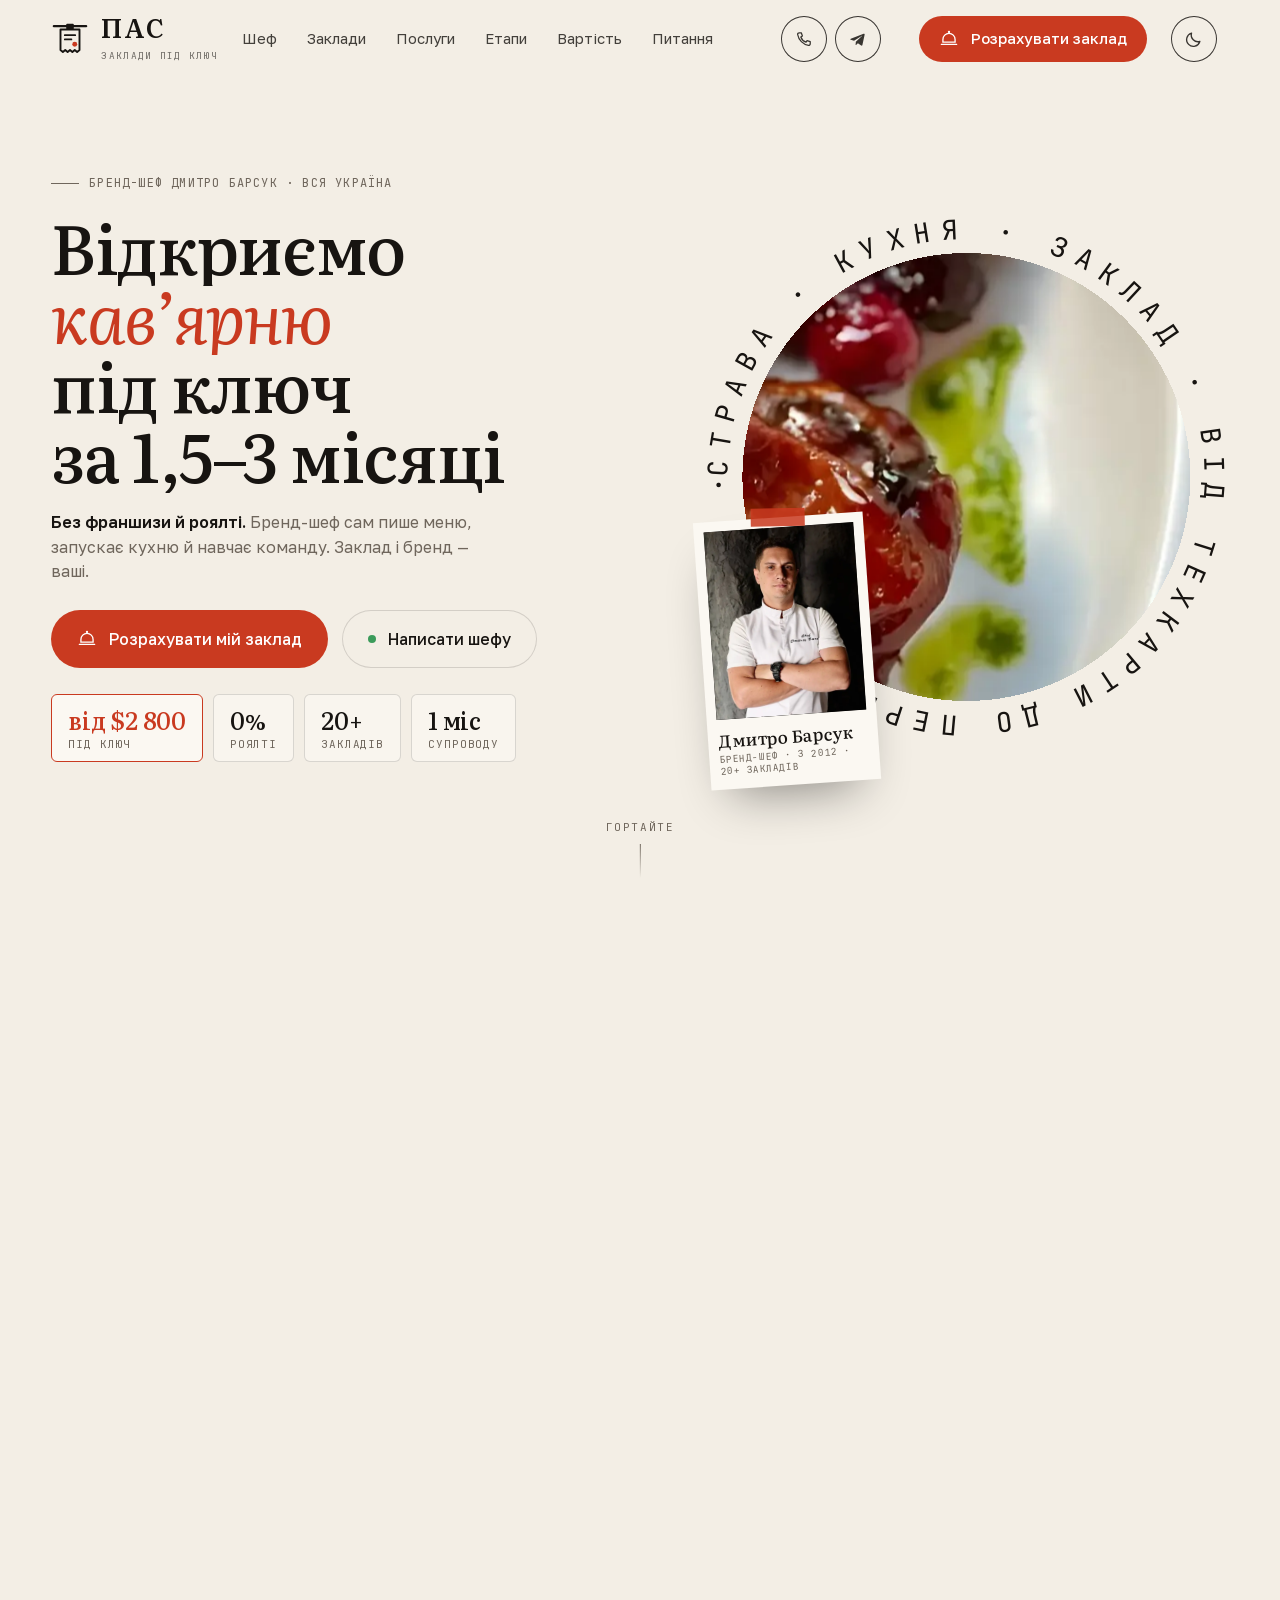
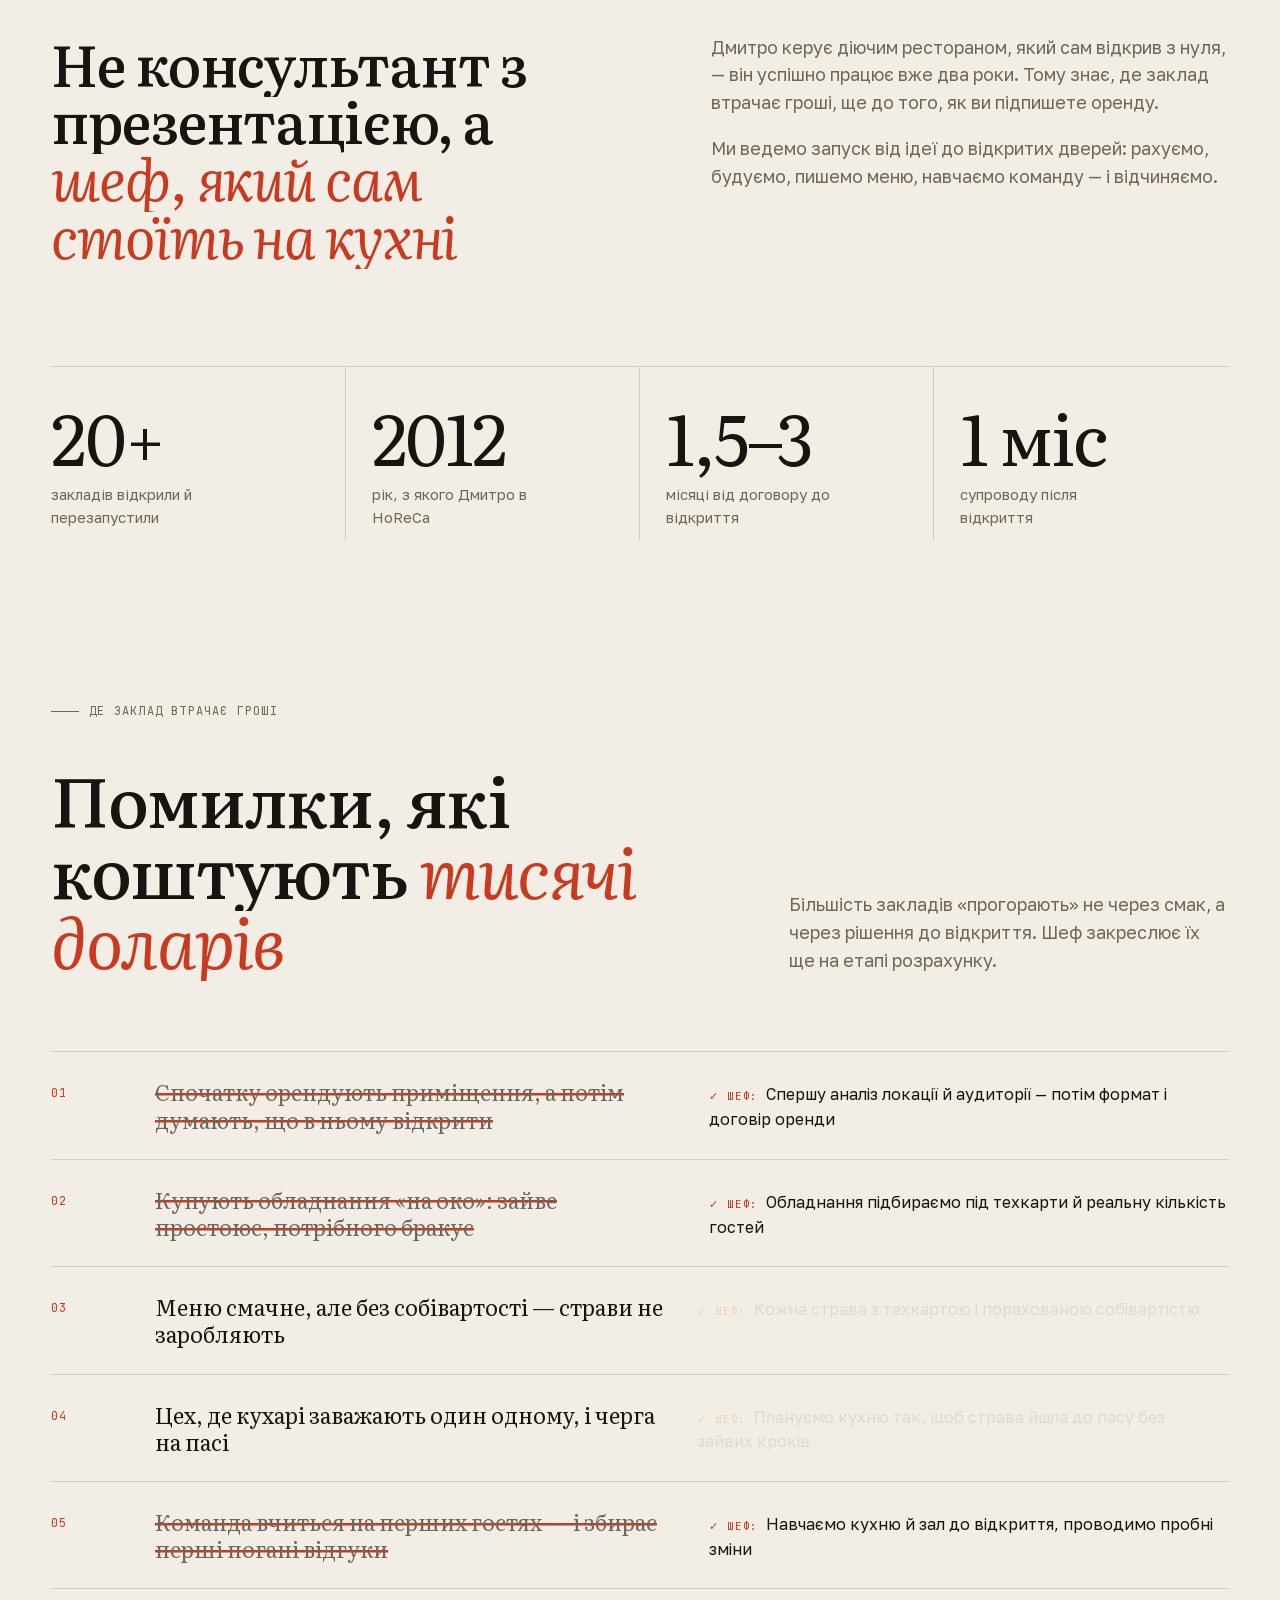
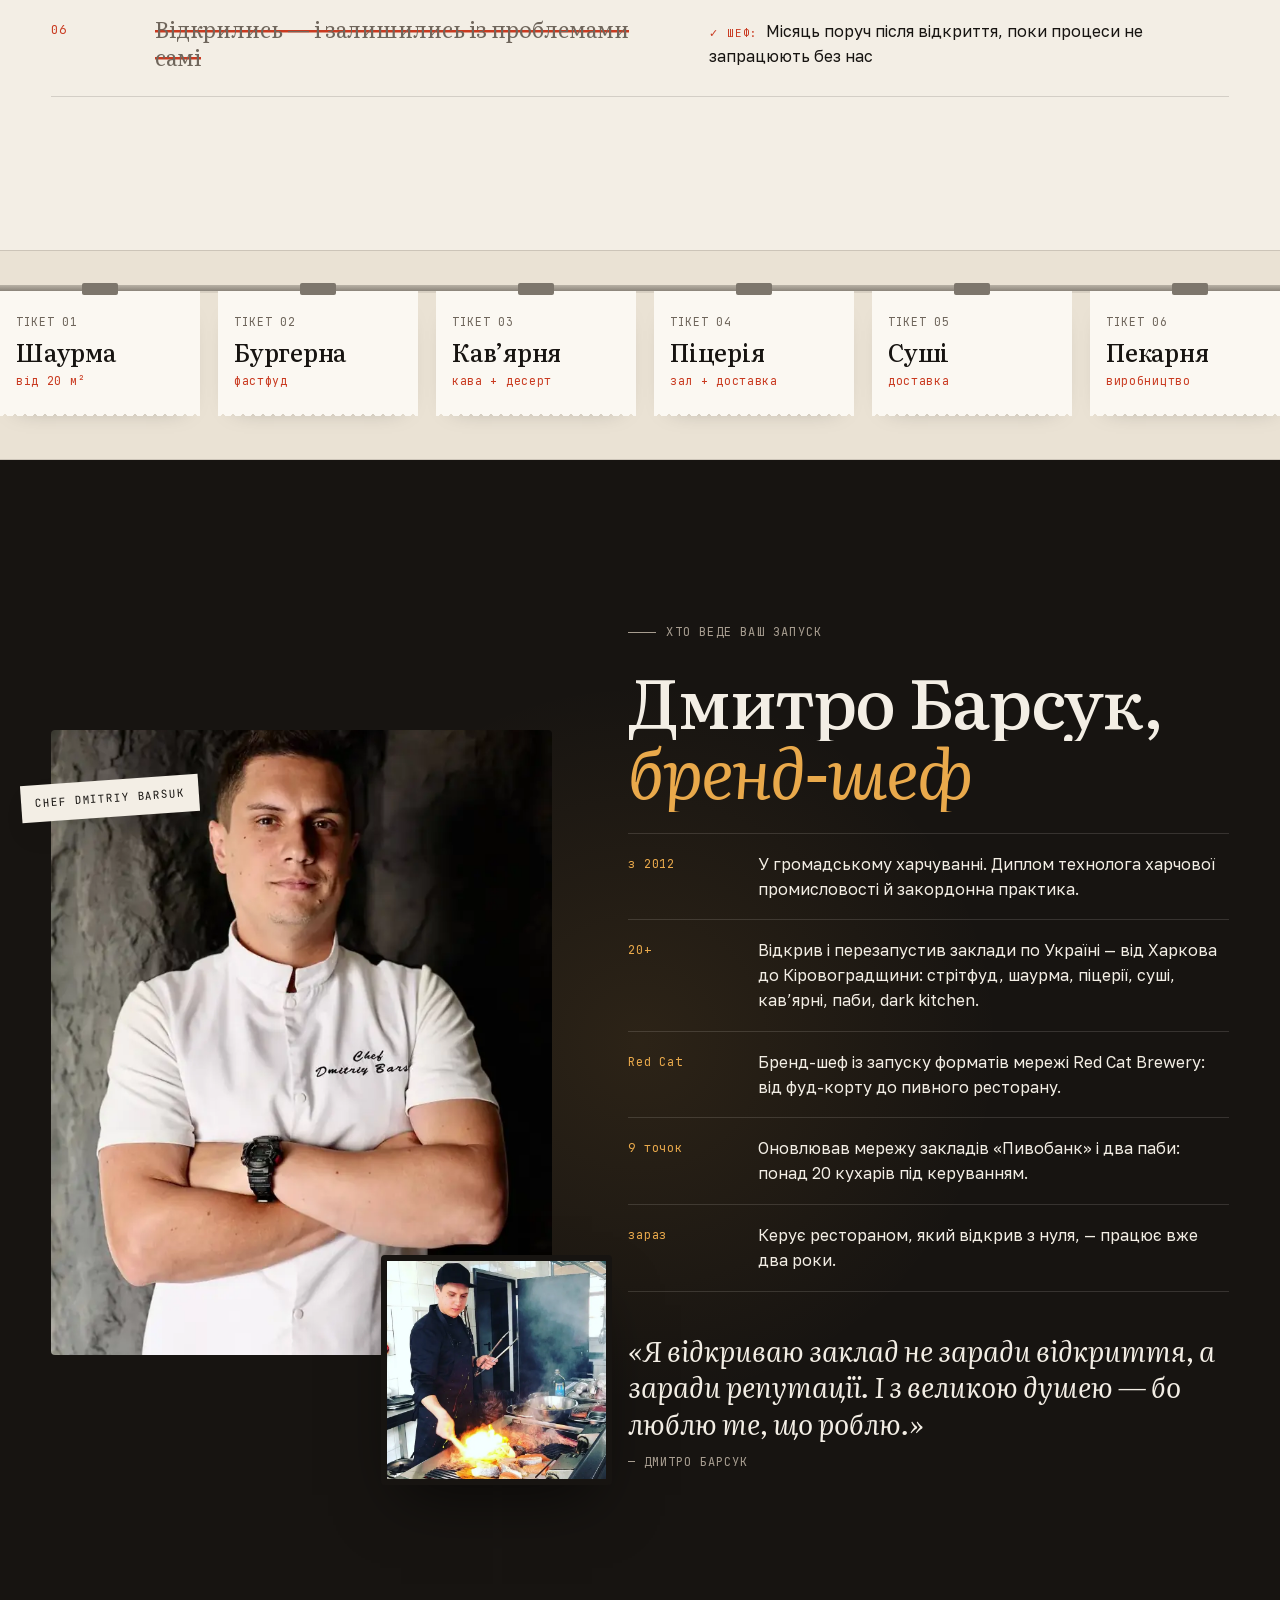
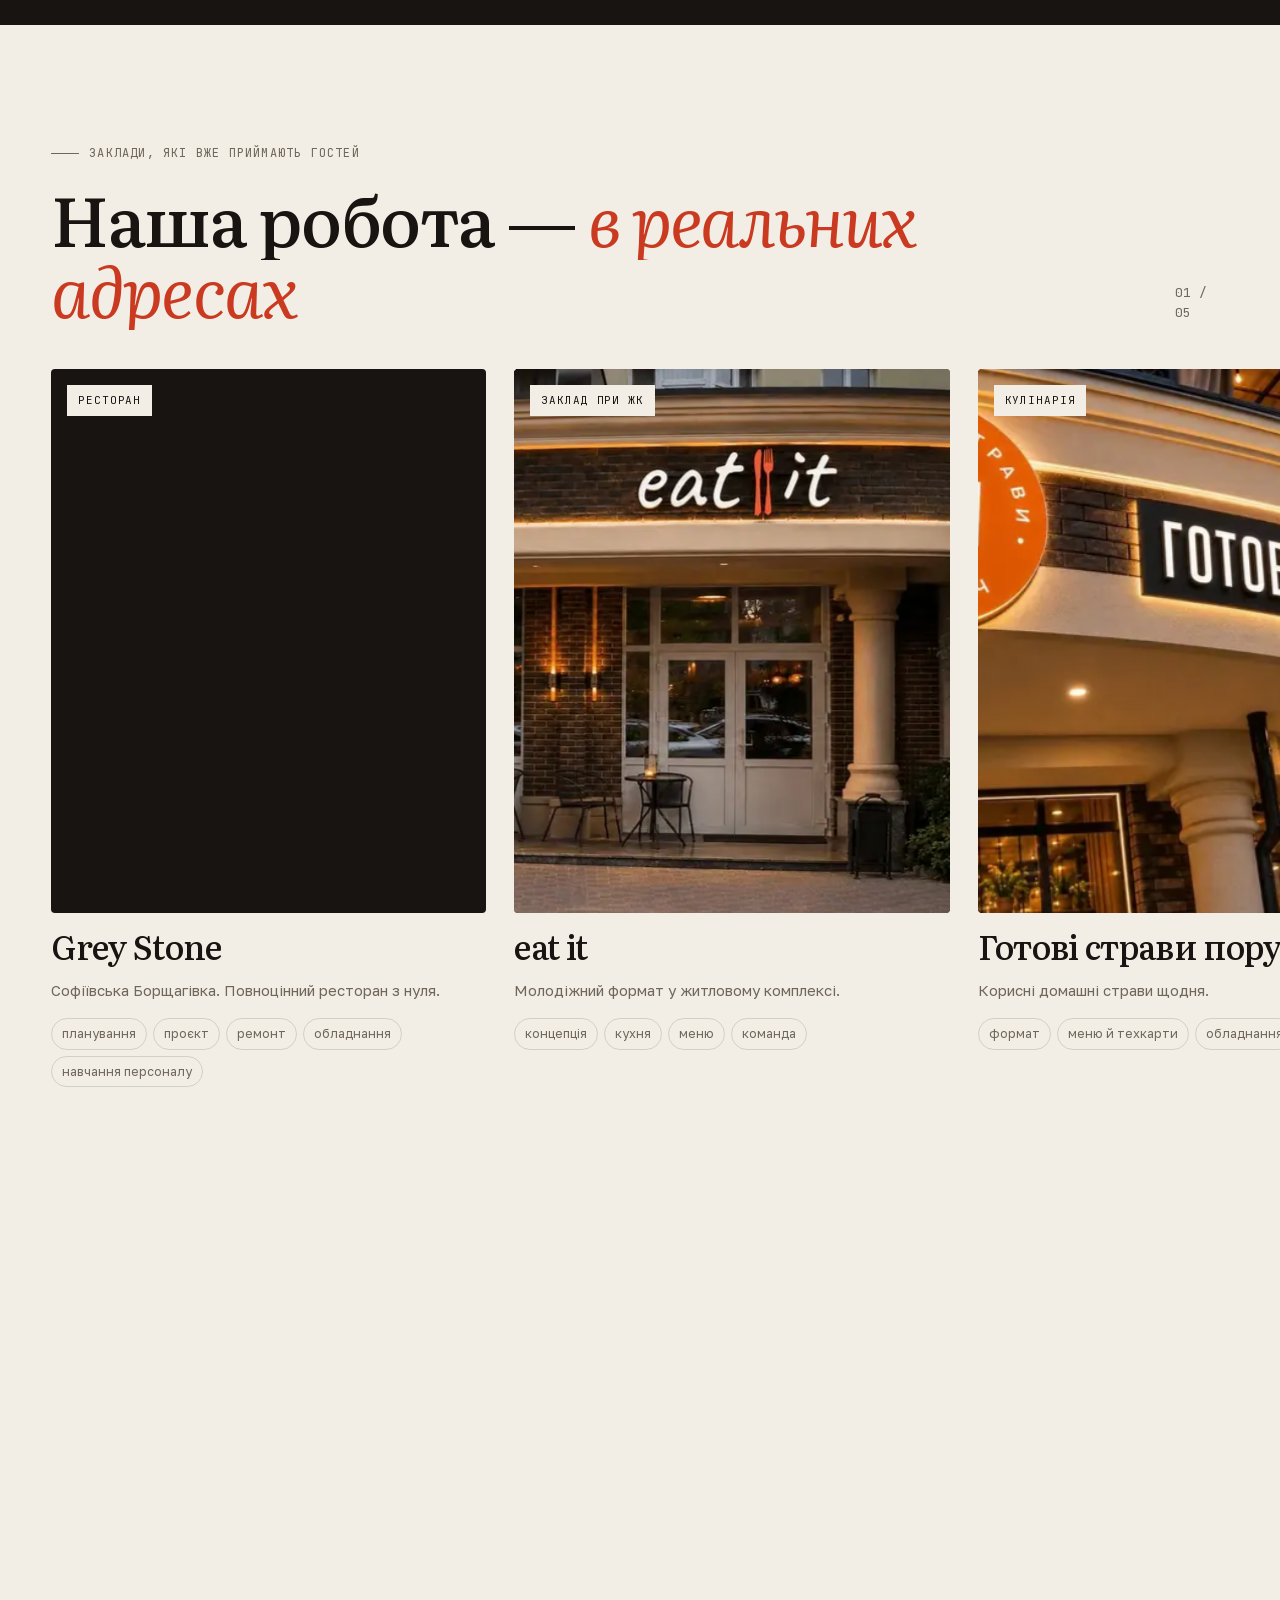
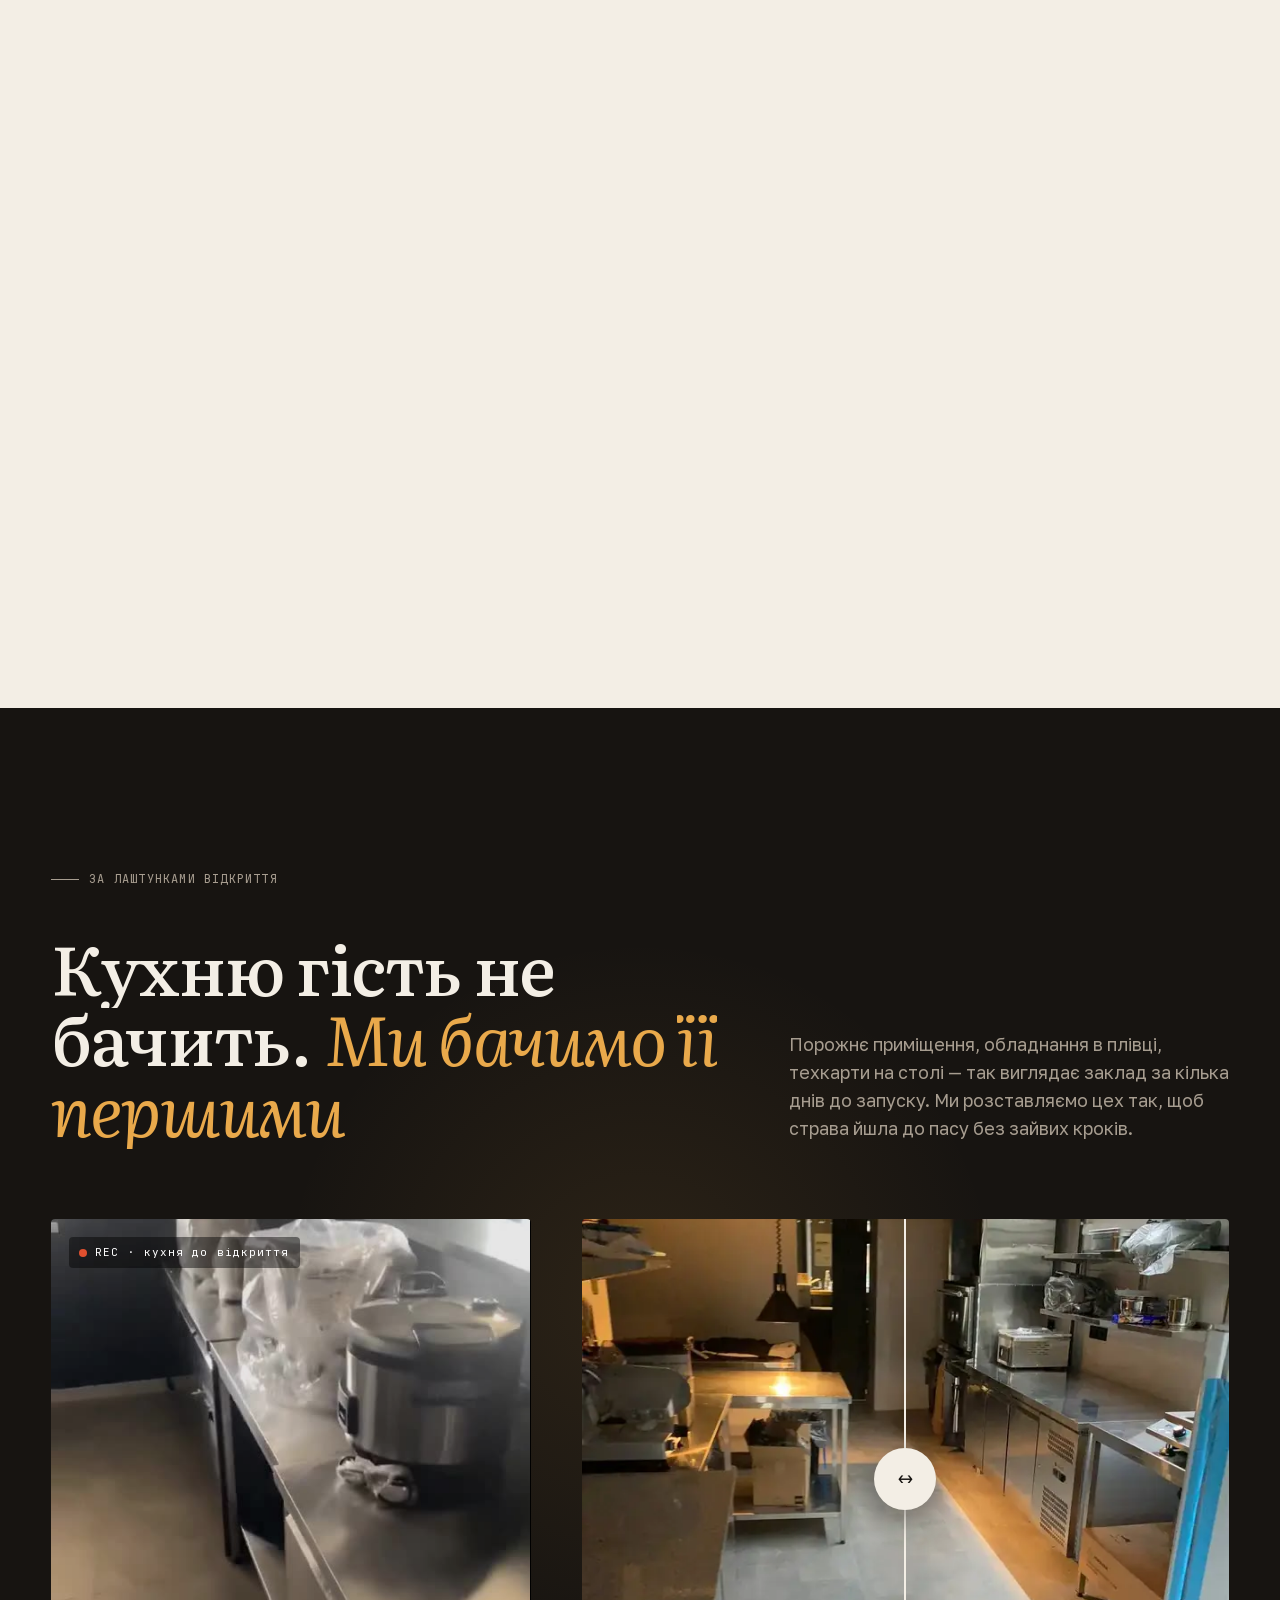
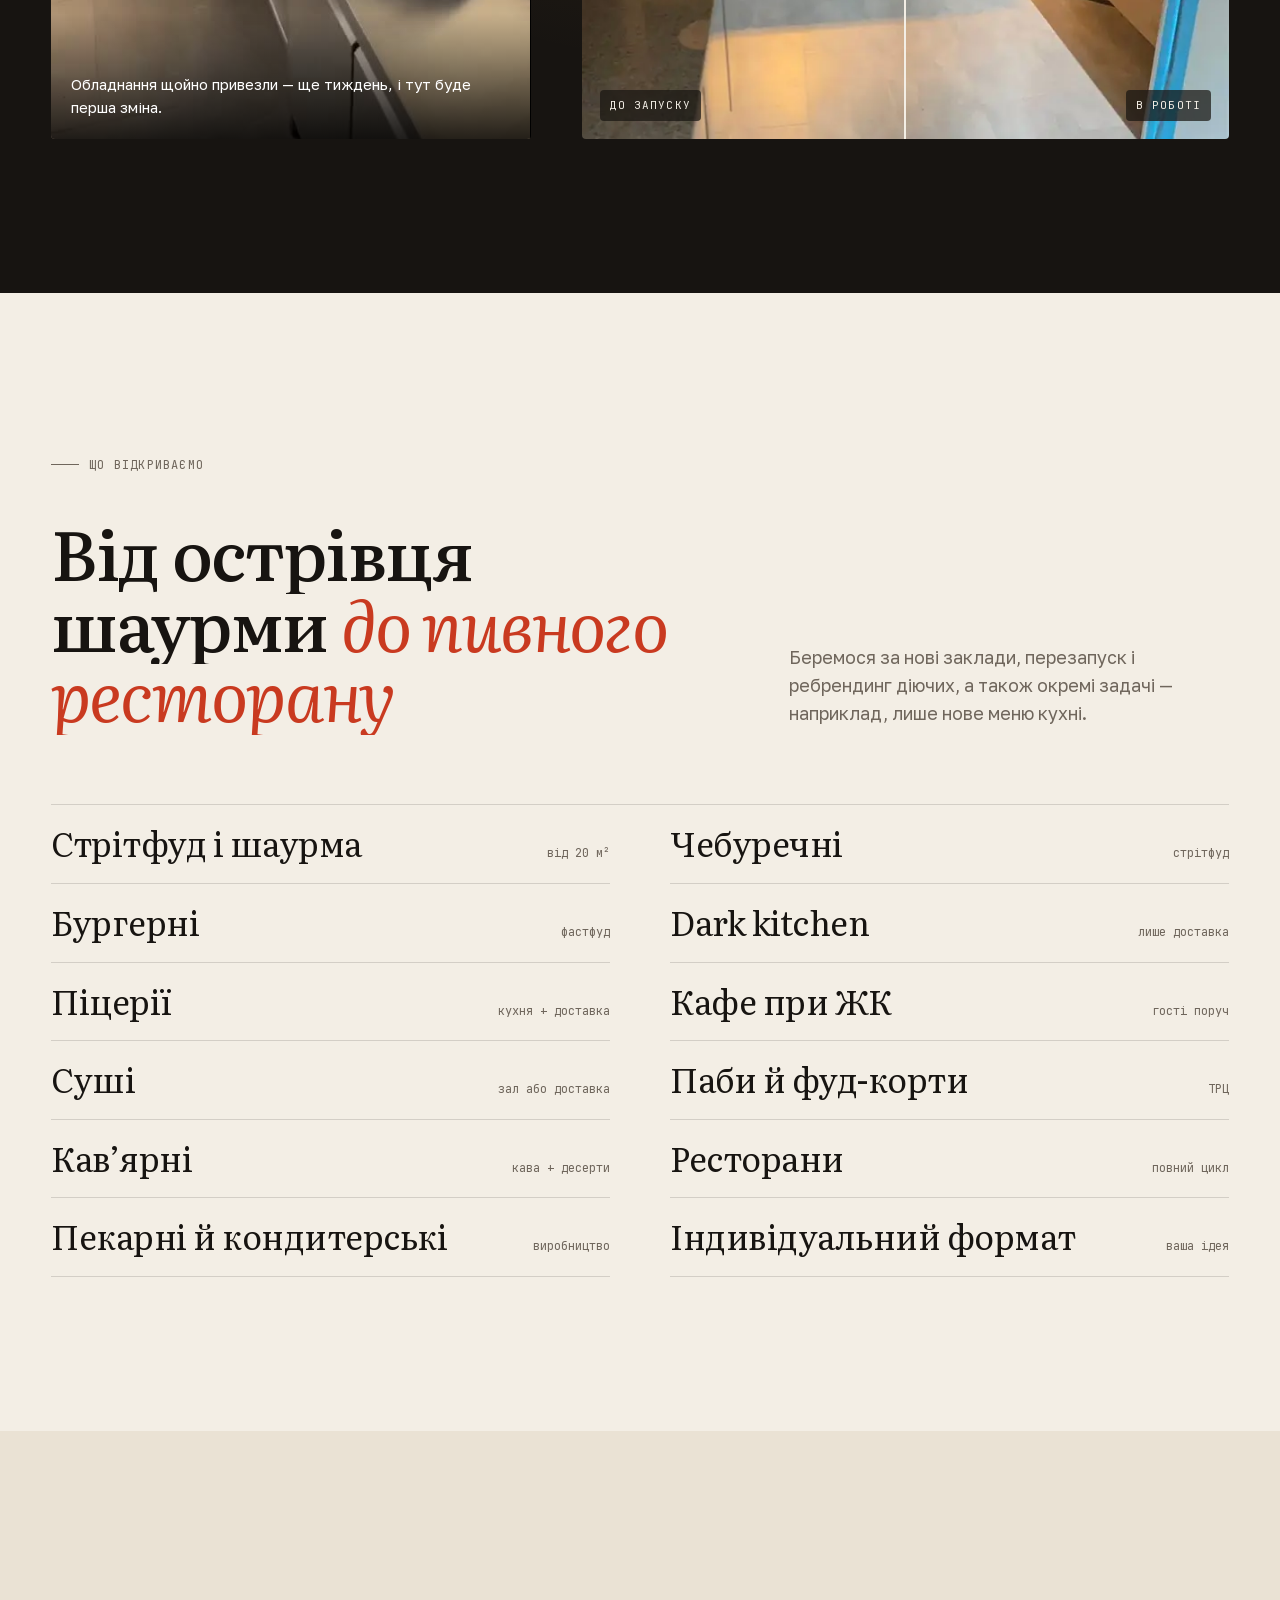
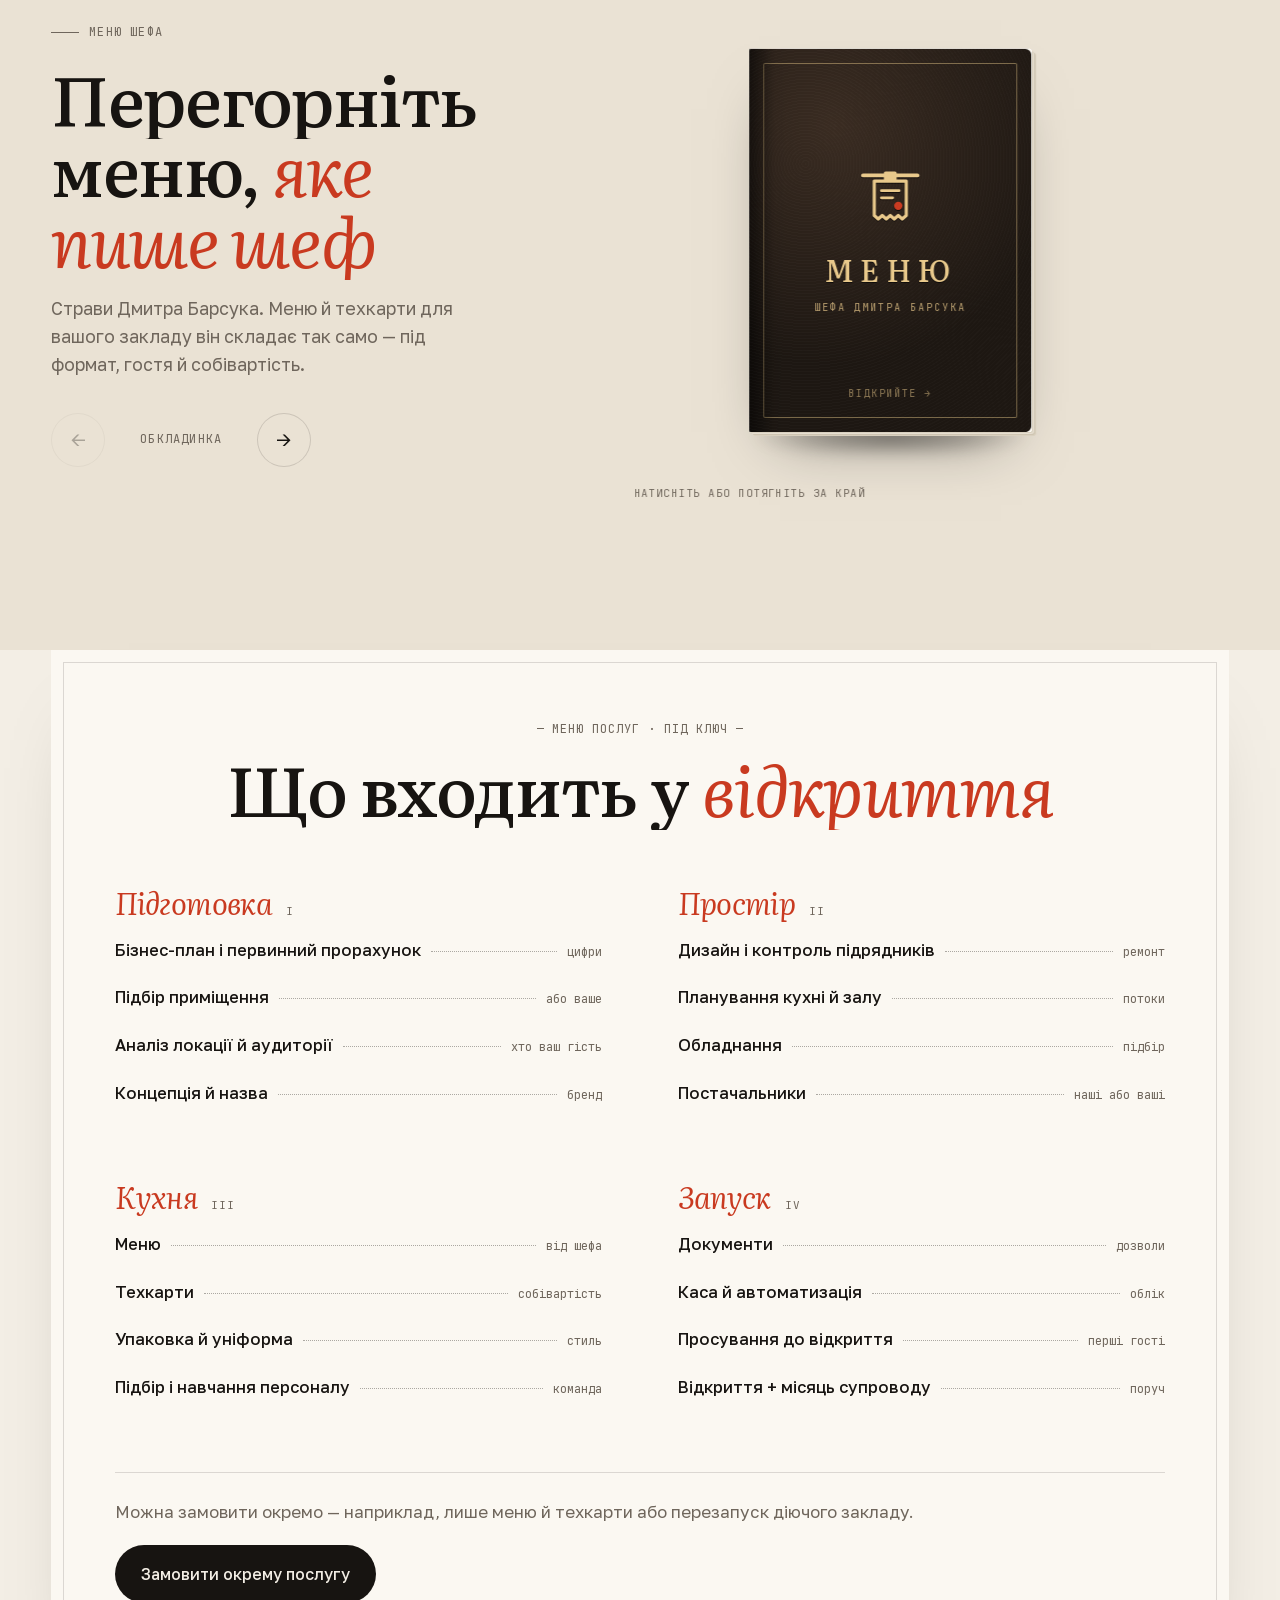
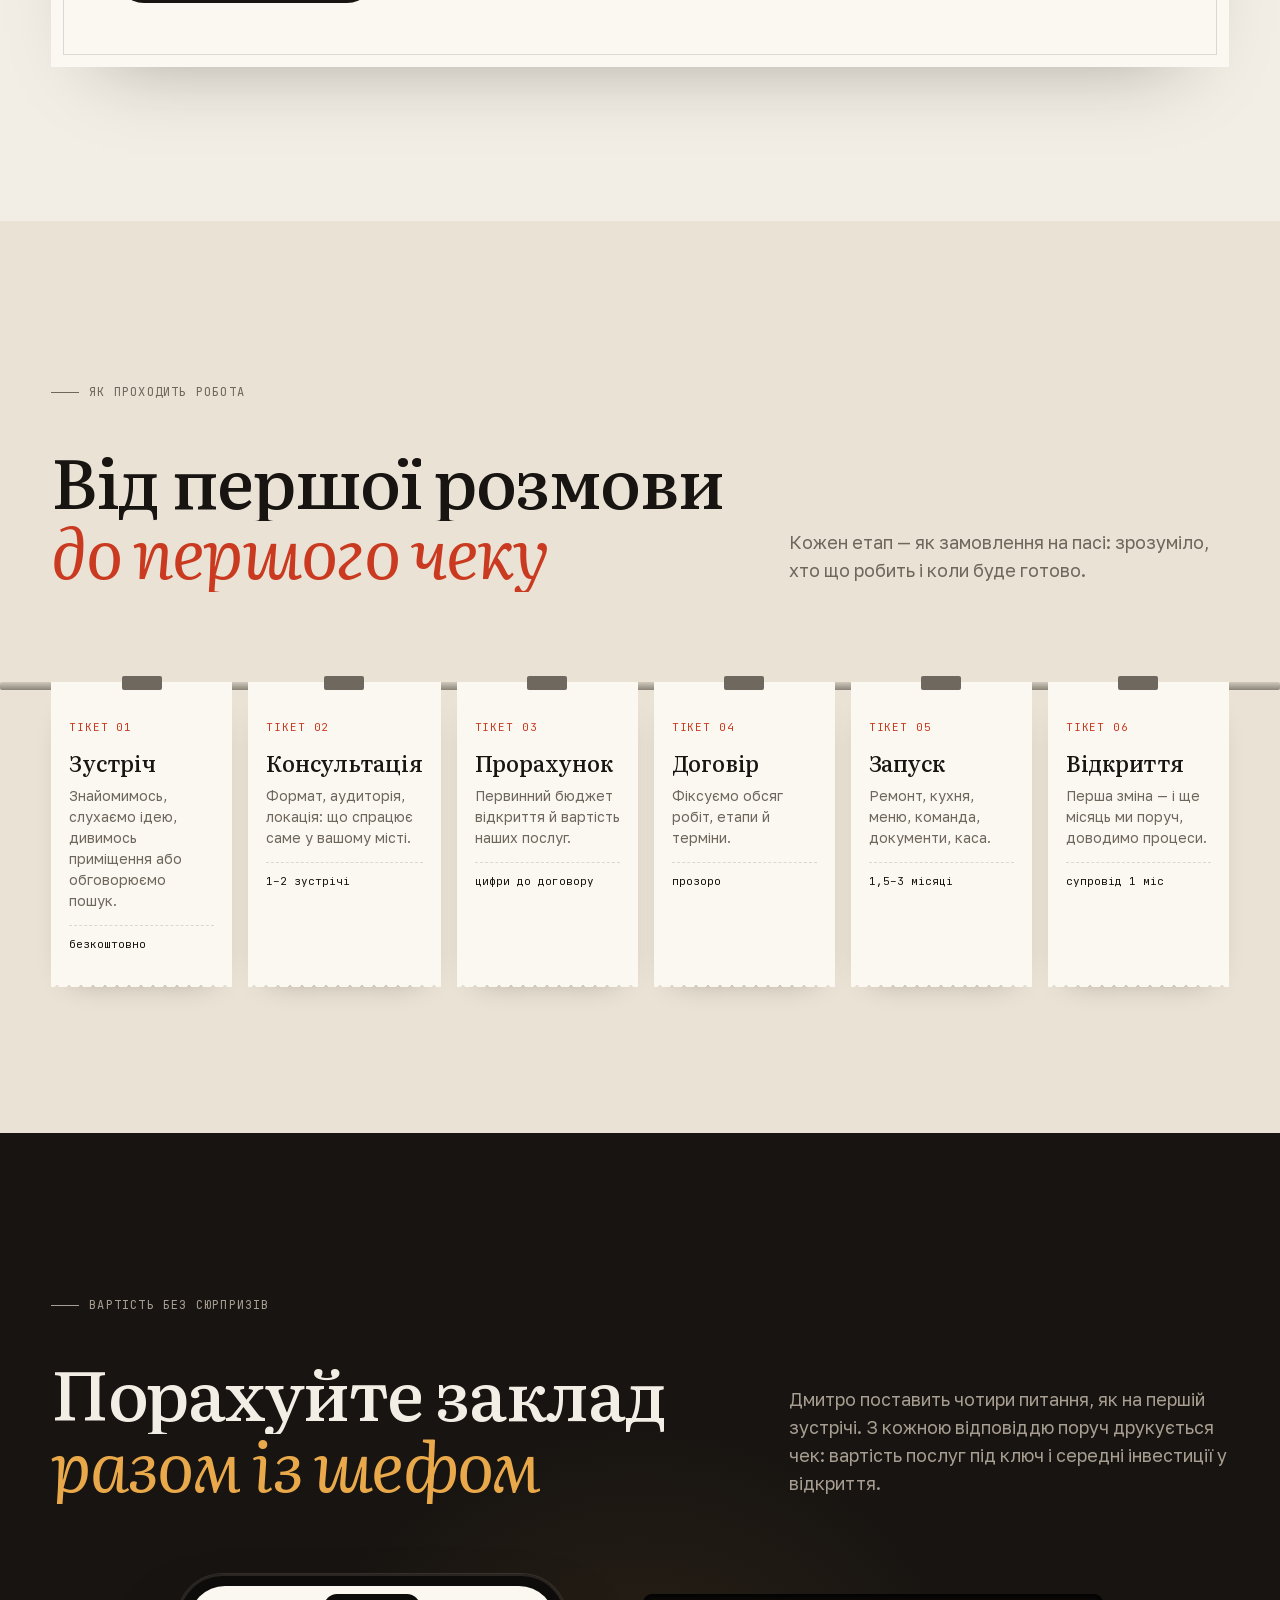
==== pas/index.html @ 4f23bfe2 "Pas: hero fits short desktop screens Co-Authored-By: Claude Opus 5.5 <noreply@anthropic.com> Claude-" ====
<!DOCTYPE html>
<html lang="uk" class="no-js">
<head>
<meta charset="utf-8">
<meta name="viewport" content="width=device-width,initial-scale=1,viewport-fit=cover">
<title>Пас — ваш заклад під ключ за 1,5–3 місяці · бренд-шеф Дмитро Барсук</title>
<meta name="description" content="Відкриваємо кафе, ресторани, стрітфуд і кав'ярні під ключ по всій Україні: бізнес-план, приміщення, меню й техкарти, обладнання, команда. 20+ закладів з 2012 року. 1,5–3 місяці до відкриття.">
<meta property="og:type" content="website">
<meta property="og:site_name" content="Пас — заклади під ключ">
<meta property="og:locale" content="uk_UA">
<meta property="og:url" content="https://checklist.ss-sunrise.site/pas/">
<meta property="og:title" content="Пас — ваш заклад під ключ за 1,5–3 місяці">
<meta property="og:description" content="Бренд-шеф Дмитро Барсук: без франшизи й роялті, від $2 800 під ключ. 20+ закладів по Україні з 2012 року.">
<meta property="og:image" content="https://checklist.ss-sunrise.site/pas/img/og-pas.jpg">
<meta property="og:image:width" content="1200">
<meta property="og:image:height" content="630">
<meta name="twitter:card" content="summary_large_image">
<meta name="twitter:image" content="https://checklist.ss-sunrise.site/pas/img/og-pas.jpg">
<meta name="theme-color" content="#F3EEE5">
<link rel="icon" href="img/favicon.svg" type="image/svg+xml">
<link rel="preload" href="fonts/lit.woff2" as="font" type="font/woff2" crossorigin>
<link rel="preload" href="fonts/golos.woff2" as="font" type="font/woff2" crossorigin>
<link rel="preload" as="image" href="img/d-duck-m.webp" media="(max-width:860px)">
<link rel="preload" as="image" href="img/d-duck.webp" media="(min-width:861px)">
<link rel="stylesheet" href="style.css?v=22">
<script>try{if(localStorage.getItem('pas-theme')==='dark')document.documentElement.classList.add('theme-dark')}catch(e){}document.documentElement.classList.replace('no-js','js');if(sessionStorage.getItem('pas-pre')||matchMedia('(prefers-reduced-motion: reduce)').matches)document.documentElement.classList.add('no-pre');</script>
</head>
<body>
<svg width="0" height="0" style="position:absolute" aria-hidden="true">
  <symbol id="bell" viewBox="0 0 24 24"><path d="M12 5.2a7.3 7.3 0 0 0-7.3 7.3v3.3h14.6v-3.3A7.3 7.3 0 0 0 12 5.2Z" fill="none" stroke="currentColor" stroke-width="1.6"/><path d="M2.8 18.4h18.4" stroke="currentColor" stroke-width="1.6" stroke-linecap="round"/><circle cx="12" cy="3.6" r="1.4" fill="currentColor"/></symbol>
  <symbol id="mark" viewBox="0 0 40 40"><path d="M3 6.5h34" stroke="currentColor" stroke-width="2.4" stroke-linecap="round"/><rect x="16" y="4" width="8" height="6" rx="1" fill="currentColor"/><path d="M10 10h20v21.5l-2.5 2.2-2.5-2.2-2.5 2.2-2.5-2.2-2.5 2.2-2.5-2.2-2.5 2.2-2.5-2.2Z" fill="none" stroke="currentColor" stroke-width="2" stroke-linejoin="round"/><path d="M14.5 16h11M14.5 20.5h7" stroke="currentColor" stroke-width="1.8" stroke-linecap="round"/><circle cx="25" cy="25.5" r="2.6" fill="#C93A20"/></symbol>
  <symbol id="i-phone" viewBox="0 0 24 24"><path d="M6.6 3.5h2.6l1.4 4-2 1.3a11 11 0 0 0 6.6 6.6l1.3-2 4 1.4v2.6a2 2 0 0 1-2.2 2A16.8 16.8 0 0 1 4.6 5.7a2 2 0 0 1 2-2.2Z" fill="none" stroke="currentColor" stroke-width="1.6" stroke-linejoin="round"/></symbol>
  <symbol id="i-moon" viewBox="0 0 24 24"><path d="M20 14.5A8.5 8.5 0 0 1 9.5 4a8.5 8.5 0 1 0 10.5 10.5Z" fill="none" stroke="currentColor" stroke-width="1.7" stroke-linejoin="round"/></symbol>
  <symbol id="i-sun" viewBox="0 0 24 24"><circle cx="12" cy="12" r="4.2" fill="none" stroke="currentColor" stroke-width="1.7"/><path d="M12 2.5v2.2M12 19.3v2.2M2.5 12h2.2M19.3 12h2.2M5.3 5.3l1.6 1.6M17.1 17.1l1.6 1.6M5.3 18.7l1.6-1.6M17.1 6.9l1.6-1.6" stroke="currentColor" stroke-width="1.7" stroke-linecap="round"/></symbol>
  <symbol id="i-tg" viewBox="0 0 24 24"><path d="m3.5 11.2 16.2-6.4c.8-.3 1.5.2 1.3 1.2l-2.8 13c-.2.9-.8 1.1-1.5.7l-4.2-3.1-2 2c-.2.2-.4.4-.9.4l.3-4.3 7.8-7c.3-.3-.1-.5-.5-.2l-9.6 6-4.1-1.3c-.9-.3-.9-.9.2-1.3Z" fill="currentColor"/></symbol>
</svg>

<div class="pre" aria-hidden="true">
  <div class="pre__ticket">
    <p>ПАС · ЗАМОВЛЕННЯ №001</p>
    <p><span>Стіл</span><span>ваш заклад</span></p>
    <p><span>Кухня</span><span>в роботі</span></p>
    <p><span>Відкриття</span><span>1,5–3 міс</span></p>
    <div class="pre__stamp">ГОТОВО!</div>
  </div>
</div>

<header class="hdr" id="hdr">
  <div class="hdr__bg"></div>
  <div class="hdr__in">
    <a href="#top" class="logo" aria-label="Пас — на початок">
      <svg><use href="#mark"/></svg>
      <span><b>ПАС</b><small>заклади під ключ</small></span>
    </a>
    <nav class="nav" aria-label="Навігація">
      <a href="#shef">Шеф</a><a href="#zaklady">Заклади</a><a href="#posluhy">Послуги</a><a href="#etapy">Етапи</a><a href="#vartist">Вартість</a><a href="#pytannia">Питання</a>
    </nav>
    <div class="hdr__c"><a href="#call" class="js-call" aria-label="Подзвонити"><svg><use href="#i-phone"/></svg></a><a href="#tg" class="js-tg" aria-label="Telegram"><svg><use href="#i-tg"/></svg></a></div>
    <a href="#vartist" class="btn btn--red mag"><svg class="bell"><use href="#bell"/></svg>Розрахувати заклад</a>
    <button class="theme-t" id="themeT" type="button" aria-label="Темна тема" title="Світла / темна тема"><svg class="ic-moon"><use href="#i-moon"/></svg><svg class="ic-sun"><use href="#i-sun"/></svg></button>
    <button class="burger" aria-label="Меню"><i></i><i></i></button>
  </div>
</header>
<nav class="mnav" aria-label="Мобільне меню">
  <a href="#shef">Шеф</a><a href="#zaklady">Заклади</a><a href="#posluhy">Послуги</a><a href="#etapy">Етапи</a><a href="#vartist">Вартість</a><a href="#pytannia">Питання</a>
  <a href="#kontakt" class="btn btn--red"><svg class="bell"><use href="#bell"/></svg>Обговорити заклад</a>
  <div class="mnav__c"><a href="#call" class="js-call"><svg><use href="#i-phone"/></svg><span>Подзвонити</span></a><a href="#tg" class="js-tg"><svg><use href="#i-tg"/></svg><span>Telegram</span></a></div>
</nav>

<main>
<!-- HERO -->
<section class="hero" id="top">
  <div class="hero__pin">
    <div class="hero__copy">
      <span class="label">Бренд-шеф Дмитро Барсук · вся Україна</span>
      <h1 class="h1" aria-label="Відкриємо ваш заклад під ключ за 1,5–3 місяці">Відкриємо<br><em class="rot" id="rot">ваш заклад</em><br>під ключ <span class="nw">за 1,5–3 місяці</span></h1>
      <p class="hero__p"><b>Без франшизи й роялті.</b> Бренд-шеф сам пише меню, запускає кухню й навчає команду. Заклад і бренд — ваші.</p>
      <div class="hero__cta">
        <a href="#vartist" class="btn btn--red mag"><svg class="bell"><use href="#bell"/></svg>Розрахувати мій заклад</a>
        <a href="#vartist" class="btn btn--ghost mag btn--chat"><i class="dot"></i>Написати шефу</a>
      </div>
      <div class="hero__facts"><span><b>від $2 800</b>під ключ</span><span><b>0%</b>роялті</span><span><b>20+</b>закладів</span><span><b>1 міс</b>супроводу</span></div>
    </div>

    <div class="hero__media" id="heroMedia">
      <div class="stage stage--1"><img src="img/d-duck.webp" srcset="img/d-duck-m.webp 720w, img/d-duck.webp 1600w" sizes="(max-width:860px) 45vw, 100vw" alt="Качина ніжка з грушею від бренд-шефа" fetchpriority="high"></div>
      <div class="stage stage--2"><img data-defer data-src="img/k-after.webp" data-srcset="img/k-after-m.webp 720w, img/k-after.webp 1600w" sizes="(max-width:860px) 45vw, 100vw" alt="Робоча кухня закладу з пароконвектоматами"></div>
      <div class="stage stage--3"><img data-defer data-src="img/greystone.webp" data-srcset="img/greystone-m.webp 720w, img/greystone.webp 1600w" sizes="(max-width:860px) 45vw, 100vw" alt="Ресторан Grey Stone вночі, вивіска світиться"></div>
    </div>
    <div class="hero__ring" aria-hidden="true">
      <svg viewBox="0 0 200 200"><defs><path id="circ" d="M100,100 m-92,0 a92,92 0 1,1 184,0 a92,92 0 1,1 -184,0"/></defs><text><textPath href="#circ">страва · кухня · заклад · від техкарти до першої зміни · </textPath></text></svg>
    </div>
    <a href="#shef" class="hero__chef" aria-label="Про шефа Дмитра Барсука"><span class="hero__chef-ph"><img src="img/chef-m.webp" alt="Бренд-шеф Дмитро Барсук" decoding="async"></span><span class="hero__chef-t"><b>Дмитро Барсук</b><span>бренд-шеф · з 2012 · 20+ закладів</span></span></a>

    <div class="caps" aria-hidden="true">
      <div class="cap c1"><span class="mono">01 — страва</span><h3>Меню</h3><p>Меню й техкарти шеф складає сам — під ваш формат, гостя й бюджет.</p></div>
      <div class="cap c2"><span class="mono">02 — кухня</span><h3>Кухня</h3><p>Планування цеху, обладнання, постачальники й команда, яка вміє працювати.</p></div>
      <div class="cap c3"><span class="mono">03 — заклад</span><h3>Відчинено</h3><p>Запускаємо заклад і лишаємось поруч ще місяць після відкриття.</p></div>
    </div>
    <div class="hero__steps" aria-hidden="true"><span>01</span><i><b></b></i><span>02</span><i><b></b></i><span>03</span></div>
    <div class="hero__end">
      <div>
        <span class="mono" style="opacity:.7">пас [пас] — ім.</span>
        <h2 style="margin-top:18px">Місце на кухні, звідки страва <em>йде до гостя</em></h2>
        <p>Якщо пас працює — працює весь заклад: кухня встигає, зал усміхається, каса рахує. Ми будуємо ваш заклад саме з цього місця.</p>
      </div>
    </div>
    <div class="scrollhint"><span>гортайте</span><i></i></div>
  </div>
</section>

<!-- INTRO + STATS -->
<section class="sec" id="pro">
  <div class="wrap">
    <div class="intro">
      <h2 data-split>Не консультант з презентацією, а <em>шеф, який сам стоїть на кухні</em></h2>
      <div>
        <p class="lead" data-r>Дмитро керує діючим рестораном, який сам відкрив з нуля, — він успішно працює вже два роки. Тому знає, де заклад втрачає гроші, ще до того, як ви підпишете оренду.</p>
        <p class="lead" data-r>Ми ведемо запуск від ідеї до відкритих дверей: рахуємо, будуємо, пишемо меню, навчаємо команду — і відчиняємо.</p>
      </div>
    </div>
    <div class="stats">
      <div class="stat" data-r><b><span data-count="20">0</span>+</b><span>закладів відкрили й перезапустили</span></div>
      <div class="stat" data-r><b><span data-count="2012">2012</span></b><span>рік, з якого Дмитро в HoReCa</span></div>
      <div class="stat" data-r><b>1,5–3</b><span>місяці від договору до відкриття</span></div>
      <div class="stat" data-r><b><span data-count="1">0</span> міс</b><span>супроводу після відкриття</span></div>
    </div>
  </div>
</section>


<!-- LOSSES -->
<section class="sec" id="pomylky" style="padding-top:0">
  <div class="wrap">
    <div class="sec-head">
      <div><span class="label">Де заклад втрачає гроші</span><h2 style="margin-top:20px" data-split>Помилки, які коштують <em>тисячі доларів</em></h2></div>
      <p class="lead" data-r>Більшість закладів «прогорають» не через смак, а через рішення до відкриття. Шеф закреслює їх ще на етапі розрахунку.</p>
    </div>
    <ol class="loss" id="loss">
      <li><span class="loss__n">01</span><p class="loss__x"><span>Спочатку орендують приміщення, а потім думають, що в ньому відкрити</span></p><p class="loss__v">Спершу аналіз локації й аудиторії — потім формат і договір оренди</p></li>
      <li><span class="loss__n">02</span><p class="loss__x"><span>Купують обладнання «на око»: зайве простоює, потрібного бракує</span></p><p class="loss__v">Обладнання підбираємо під техкарти й реальну кількість гостей</p></li>
      <li><span class="loss__n">03</span><p class="loss__x"><span>Меню смачне, але без собівартості — страви не заробляють</span></p><p class="loss__v">Кожна страва з техкартою і порахованою собівартістю</p></li>
      <li><span class="loss__n">04</span><p class="loss__x"><span>Цех, де кухарі заважають один одному, і черга на пасі</span></p><p class="loss__v">Плануємо кухню так, щоб страва йшла до пасу без зайвих кроків</p></li>
      <li><span class="loss__n">05</span><p class="loss__x"><span>Команда вчиться на перших гостях — і збирає перші погані відгуки</span></p><p class="loss__v">Навчаємо кухню й зал до відкриття, проводимо пробні зміни</p></li>
      <li><span class="loss__n">06</span><p class="loss__x"><span>Відкрились — і залишились із проблемами самі</span></p><p class="loss__v">Місяць поруч після відкриття, поки процеси не запрацюють без нас</p></li>
    </ol>
  </div>
</section>

<!-- FORMATS RAIL -->
<div class="rail" aria-label="Формати, які відкриваємо">
  <div class="rail__bar"></div>
  <div class="rail__track" id="rail"></div>
</div>

<!-- CHEF -->
<section class="sec dark glow" id="shef">
  <div class="wrap chef">
    <div class="chef__media" data-r>
      <div class="main"><img src="img/chef.webp" srcset="img/chef-m.webp 720w, img/chef.webp 1600w" sizes="(max-width:860px) 45vw, 40vw" alt="Бренд-шеф Дмитро Барсук" data-par loading="lazy" decoding="async"></div>
      <div class="sub"><img src="img/chef-grill-m.webp" alt="Дмитро готує на грилі" loading="lazy" decoding="async"></div>
      <div class="sign">Chef Dmitriy Barsuk</div>
    </div>
    <div>
      <span class="label">Хто веде ваш запуск</span>
      <h2 data-split>Дмитро Барсук, <em>бренд-шеф</em></h2>
      <ul class="facts">
        <li data-r><span>з 2012</span>У громадському харчуванні. Диплом технолога харчової промисловості й закордонна практика.</li>
        <li data-r><span>20+</span>Відкрив і перезапустив заклади по Україні — від Харкова до Кіровоградщини: стрітфуд, шаурма, піцерії, суші, кав’ярні, паби, dark kitchen.</li>
        <li data-r><span>Red Cat</span>Бренд-шеф із запуску форматів мережі Red Cat Brewery: від фуд-корту до пивного ресторану.</li>
        <li data-r><span>9 точок</span>Оновлював мережу закладів «Пивобанк» і два паби: понад 20 кухарів під керуванням.</li>
        <li data-r><span>зараз</span>Керує рестораном, який відкрив з нуля, — працює вже два роки.</li>
      </ul>
      <p class="quote" data-r>«Я відкриваю заклад не заради відкриття, а заради репутації. І з великою душею — бо люблю те, що роблю.»<small>— Дмитро Барсук</small></p>
    </div>
  </div>
</section>

<!-- PROJECTS -->
<section class="proj" id="zaklady">
  <div class="proj__pin">
    <div class="wrap proj__head">
      <div><span class="label">Заклади, які вже приймають гостей</span><h2 style="margin-top:20px" data-split>Наша робота — <em>в реальних адресах</em></h2></div>
      <div class="proj__count"><span id="pnum">01</span> / 05</div>
    </div>
    <div class="proj__track" id="ptrack">
      <article class="pc"><div class="pc__img"><img src="img/greystone.webp" srcset="img/greystone-m.webp 720w, img/greystone.webp 1600w" sizes="(max-width:860px) 45vw, 36vw" alt="Ресторан Grey Stone, фасад вночі" loading="lazy" decoding="async"><span class="pc__tag">Ресторан</span></div><h3>Grey Stone</h3><p>Софіївська Борщагівка. Повноцінний ресторан з нуля.</p><ul><li>планування</li><li>проєкт</li><li>ремонт</li><li>обладнання</li><li>навчання персоналу</li></ul></article>
      <article class="pc"><div class="pc__img"><img src="img/eatit.webp" srcset="img/eatit-m.webp 720w, img/eatit.webp 1600w" sizes="(max-width:860px) 45vw, 36vw" alt="Заклад eat it при житловому комплексі" loading="lazy" decoding="async"><span class="pc__tag">Заклад при ЖК</span></div><h3>eat it</h3><p>Молодіжний формат у житловому комплексі.</p><ul><li>концепція</li><li>кухня</li><li>меню</li><li>команда</li></ul></article>
      <article class="pc"><div class="pc__img"><img src="img/gsp.webp" srcset="img/gsp-m.webp 720w, img/gsp.webp 1600w" sizes="(max-width:860px) 45vw, 36vw" alt="Готові страви поруч, фасад" loading="lazy" decoding="async"><span class="pc__tag">Кулінарія</span></div><h3>Готові страви поруч</h3><p>Корисні домашні страви щодня.</p><ul><li>формат</li><li>меню й техкарти</li><li>обладнання</li><li>запуск</li></ul></article>
      <article class="pc"><div class="pc__img"><img src="img/redcat.webp" srcset="img/redcat-m.webp 720w, img/redcat.webp 1600w" sizes="(max-width:860px) 45vw, 36vw" alt="Red Cat Pub у фуд-корті, команда за стійкою" loading="lazy" decoding="async"><span class="pc__tag">Паби · 3 точки</span></div><h3>Red Cat Pub</h3><p>Харків: ТРЦ «Французький бульвар», вул. Сумська, ХТЗ.</p><ul><li>запуск форматів</li><li>кухня</li><li>навчання персоналу</li></ul></article>
      <article class="pc pc--next"><a href="#vartist" class="pc__img pc__img--3d" aria-label="Порахувати ваш заклад"><img src="img/zaklad-3d.webp" srcset="img/zaklad-3d-m.webp 720w, img/zaklad-3d.webp 980w" sizes="(max-width:860px) 82vw, 34vw" alt="Ескіз майбутнього закладу: кухня з пасом і зал" loading="lazy" decoding="async"><span class="pc__tag pc__tag--red">05 — наступний</span><span class="pc__draft">ескіз · ваш заклад</span></a><h3>Тут буде <em>ваш заклад</em></h3><p>20+ закладів уже приймають гостей. Наступний — ваш: розкажіть ідею, і Дмитро порахує, скільки коштує відкриття.</p><a href="#vartist" class="btn btn--red mag"><svg class="bell"><use href="#bell"/></svg>Порахувати мій заклад</a></article>
    </div>
  </div>
</section>

<!-- BACKSTAGE -->
<section class="sec dark glow" id="kukhnia">
  <div class="wrap">
    <div class="sec-head">
      <div><span class="label">За лаштунками відкриття</span><h2 style="margin-top:20px" data-split>Кухню гість не бачить. <em>Ми бачимо її першими</em></h2></div>
      <p class="lead" data-r>Порожнє приміщення, обладнання в плівці, техкарти на столі — так виглядає заклад за кілька днів до запуску. Ми розставляємо цех так, щоб страва йшла до пасу без зайвих кроків.</p>
    </div>
    <div class="back">
      <figure class="vid" data-r>
        <video src="vid/kitchen.mp4" poster="img/kitchen-poster.jpg" muted loop playsinline preload="none" data-auto></video>
        <span class="vid__rec"><i></i>REC · кухня до відкриття</span>
        <figcaption>Обладнання щойно привезли — ще тиждень, і тут буде перша зміна.</figcaption>
      </figure>
      <div class="ba" id="ba" data-r aria-label="Порівняння: кухня до запуску і в роботі" role="slider" aria-valuemin="0" aria-valuemax="100" aria-valuenow="50" tabindex="0">
        <img src="img/k-before.webp" srcset="img/k-before-m.webp 720w, img/k-before.webp 1600w" sizes="(max-width:860px) 45vw, 50vw" alt="Кухня до запуску: порожньо" loading="lazy" decoding="async">
        <img class="ba__after" src="img/k-after.webp" srcset="img/k-after-m.webp 720w, img/k-after.webp 1600w" sizes="(max-width:860px) 45vw, 50vw" alt="Кухня в роботі" loading="lazy" decoding="async">
        <div class="ba__h"><b>⟷</b></div>
        <span class="ba__l ba__l--a">До запуску</span><span class="ba__l ba__l--b">В роботі</span>
      </div>
    </div>
  </div>
</section>

<!-- FORMATS -->
<section class="sec" id="formaty">
  <div class="wrap">
    <div class="sec-head">
      <div><span class="label">Що відкриваємо</span><h2 style="margin-top:20px" data-split>Від острівця шаурми <em>до пивного ресторану</em></h2></div>
      <p class="lead" data-r>Беремося за нові заклади, перезапуск і ребрендинг діючих, а також окремі задачі — наприклад, лише нове меню кухні.</p>
    </div>
    <ul class="fmt" id="fmt">
      <li data-img="d-skewer"><b>Стрітфуд і шаурма</b><span>від 20 м²</span></li>
      <li data-img="d-burger"><b>Бургерні</b><span>фастфуд</span></li>
      <li data-img="d-pasta"><b>Піцерії</b><span>кухня + доставка</span></li>
      <li data-img="d-tartare"><b>Суші</b><span>зал або доставка</span></li>
      <li data-img="d-camembert"><b>Кав’ярні</b><span>кава + десерти</span></li>
      <li data-img="d-canape"><b>Пекарні й кондитерські</b><span>виробництво</span></li>
      <li data-img="d-skewer"><b>Чебуречні</b><span>стрітфуд</span></li>
      <li data-img="k-after"><b>Dark kitchen</b><span>лише доставка</span></li>
      <li data-img="eatit"><b>Кафе при ЖК</b><span>гості поруч</span></li>
      <li data-img="redcat"><b>Паби й фуд-корти</b><span>ТРЦ</span></li>
      <li data-img="d-duck"><b>Ресторани</b><span>повний цикл</span></li>
      <li data-img="d-mussels"><b>Індивідуальний формат</b><span>ваша ідея</span></li>
    </ul>
  </div>
</section>


<!-- CHEF MENU BOOK -->
<section class="sec" id="menu-shefa" style="background:var(--paper2)">
  <div class="wrap mbk">
    <div class="mbk__txt">
      <span class="label">Меню шефа</span>
      <h2 data-split>Перегорніть меню, <em>яке пише шеф</em></h2>
      <p class="lead" data-r>Страви Дмитра Барсука. Меню й техкарти для вашого закладу він складає так само — під формат, гостя й собівартість.</p>
      <div class="mbk__nav" data-r><button id="bkPrev" aria-label="Назад">←</button><span class="mbk__cnt" id="bkCnt">Обкладинка</span><button id="bkNext" aria-label="Далі">→</button></div>
    </div>
    <div class="mbk__stage">
      <div class="b2" id="book" aria-roledescription="книга" aria-label="Меню шефа: відкрийте обкладинку й гортайте сторінки" tabindex="0">
        <div class="b2__shadow"></div>
        <div class="ribbon" aria-hidden="true"></div>
        <div class="b2__base b2__base--l"></div>
        <div class="b2__base b2__base--r" id="bookR"></div>
        <div id="leaves"></div>
        <div class="b2__hint" id="bkHint">натисніть або потягніть за край</div>
      </div>
    </div>
  </div>
</section>

<!-- SERVICES MENU -->
<section class="sec" id="posluhy" style="padding-top:0">
  <div class="wrap">
    <div class="menu" data-r>
      <div class="menu__top"><span class="mono">— меню послуг · під ключ —</span><h2 data-split>Що входить у <em>відкриття</em></h2></div>
      <div class="menu__cols">
        <div class="mcat"><h3>Підготовка <small>I</small></h3>
          <div class="mrow"><b>Бізнес-план і первинний прорахунок</b><span>цифри</span></div>
          <div class="mrow"><b>Підбір приміщення</b><span>або ваше</span></div>
          <div class="mrow"><b>Аналіз локації й аудиторії</b><span>хто ваш гість</span></div>
          <div class="mrow"><b>Концепція й назва</b><span>бренд</span></div>
        </div>
        <div class="mcat"><h3>Простір <small>II</small></h3>
          <div class="mrow"><b>Дизайн і контроль підрядників</b><span>ремонт</span></div>
          <div class="mrow"><b>Планування кухні й залу</b><span>потоки</span></div>
          <div class="mrow"><b>Обладнання</b><span>підбір</span></div>
          <div class="mrow"><b>Постачальники</b><span>наші або ваші</span></div>
        </div>
        <div class="mcat"><h3>Кухня <small>III</small></h3>
          <div class="mrow"><b>Меню</b><span>від шефа</span></div>
          <div class="mrow"><b>Техкарти</b><span>собівартість</span></div>
          <div class="mrow"><b>Упаковка й уніформа</b><span>стиль</span></div>
          <div class="mrow"><b>Підбір і навчання персоналу</b><span>команда</span></div>
        </div>
        <div class="mcat"><h3>Запуск <small>IV</small></h3>
          <div class="mrow"><b>Документи</b><span>дозволи</span></div>
          <div class="mrow"><b>Каса й автоматизація</b><span>облік</span></div>
          <div class="mrow"><b>Просування до відкриття</b><span>перші гості</span></div>
          <div class="mrow"><b>Відкриття + місяць супроводу</b><span>поруч</span></div>
        </div>
      </div>
      <div class="menu__foot"><span>Можна замовити окремо — наприклад, лише меню й техкарти або перезапуск діючого закладу.</span><a href="#kontakt" class="btn mag">Замовити окрему послугу</a></div>
    </div>
  </div>
</section>

<!-- STEPS -->
<section class="sec" id="etapy" style="background:var(--paper2)">
  <div class="wrap">
    <div class="sec-head">
      <div><span class="label">Як проходить робота</span><h2 style="margin-top:20px" data-split>Від першої розмови <em>до першого чеку</em></h2></div>
      <p class="lead" data-r>Кожен етап — як замовлення на пасі: зрозуміло, хто що робить і коли буде готово.</p>
    </div>
    <div class="steps-rail">
      <div class="steps">
        <div class="st"><span class="mono">Тікет 01</span><h3>Зустріч</h3><p>Знайомимось, слухаємо ідею, дивимось приміщення або обговорюємо пошук.</p><em>безкоштовно</em></div>
        <div class="st"><span class="mono">Тікет 02</span><h3>Консультація</h3><p>Формат, аудиторія, локація: що спрацює саме у вашому місті.</p><em>1–2 зустрічі</em></div>
        <div class="st"><span class="mono">Тікет 03</span><h3>Прорахунок</h3><p>Первинний бюджет відкриття й вартість наших послуг.</p><em>цифри до договору</em></div>
        <div class="st"><span class="mono">Тікет 04</span><h3>Договір</h3><p>Фіксуємо обсяг робіт, етапи й терміни.</p><em>прозоро</em></div>
        <div class="st"><span class="mono">Тікет 05</span><h3>Запуск</h3><p>Ремонт, кухня, меню, команда, документи, каса.</p><em>1,5–3 місяці</em></div>
        <div class="st"><span class="mono">Тікет 06</span><h3>Відкриття</h3><p>Перша зміна — і ще місяць ми поруч, доводимо процеси.</p><em>супровід 1 міс</em></div>
      </div>
    </div>
  </div>
</section>

<!-- CALC -->
<section class="sec dark glow" id="vartist">
  <div class="wrap">
    <div class="sec-head">
      <div><span class="label">Вартість без сюрпризів</span><h2 style="margin-top:20px" data-split>Порахуйте заклад <em>разом із шефом</em></h2></div>
      <p class="lead" data-r>Дмитро поставить чотири питання, як на першій зустрічі. З кожною відповіддю поруч друкується чек: вартість послуг під ключ і середні інвестиції у відкриття.</p>
    </div>
  </div>
  <div class="wrap calc calc--chat">
    <div class="phone" data-r>
      <div class="phone__notch"></div>
      <div class="phone__top">
        <span class="phone__back">‹</span>
        <img src="img/chef-m.webp" alt="" class="phone__ava" loading="lazy" decoding="async">
        <div class="phone__who"><b>Дмитро Барсук</b><span id="chatStatus">онлайн</span></div>
        <button class="phone__re" id="chatRestart" aria-label="Почати спочатку" title="Почати спочатку">↻</button>
      </div>
      <div class="phone__feed" id="chatFeed" data-lenis-prevent aria-live="polite"></div>
      <div class="phone__replies" id="chatReplies"></div>
    </div>
    <div class="printer" data-r>
      <div class="printer__slot"></div>
      <div class="bill" id="bill">
        <div class="bill__h"><b>ПАС</b>ЧЕК № <span id="bno">0412</span> · попередній<span class="bill__for" id="b-for"></span></div>
        <div class="bill__stamp">ПІД КЛЮЧ</div>
        <p><span>Формат</span><span id="b-kind">Стрітфуд</span></p>
        <p><span>Площа</span><span id="b-area">до 20 м²</span></p>
        <p><span>Приміщення</span><span id="b-place">вже є</span></p>
        <p><span>Старт</span><span id="b-when">—</span></p>
        <p><span>Термін</span><span>1,5–3 міс</span></p>
        <p><span>Супровід</span><span>1 міс після відкриття</span></p>
        <p><span>Інвестиції у відкриття</span><span id="b-inv">$10 000 – 18 000</span></p>
        <p class="big"><span>Послуги «Пас»</span><b id="b-price">$2 800</b></p>
        <small>* Попередньо. Точний прорахунок — індивідуально, після першої зустрічі.</small>
        <a href="#kontakt" class="btn btn--red" id="sendBill"><svg class="bell"><use href="#bell"/></svg>Передати чек шефу</a>
      </div>
    </div>
  </div>
</section>


<!-- FRANCHISE -->
<section class="sec" id="franshyza" style="background:var(--paper2)">
  <div class="wrap">
    <div class="sec-head">
      <div><span class="label">Франшиза чи свій заклад</span><h2 style="margin-top:20px" data-split>Платите один раз — <em>заробляєте собі</em></h2></div>
      <p class="lead" data-r>Франшиза продає готові правила і бере відсоток назавжди. Ми будуємо ваш власний заклад і віддаємо ключі.</p>
    </div>
    <div class="vs" id="vs">
      <div class="vs__t vs__t--f" data-r>
        <div class="vs__h"><span class="mono">чек 01</span><b>Франшиза</b></div>
        <p><span>Вхід</span><span>паушальний внесок за чужий бренд</span></p>
        <p><span>Щомісяця</span><span>роялті з виручки — поки працюєте</span></p>
        <p><span>Бренд</span><span>не ваш, за договором</span></p>
        <p><span>Меню</span><span>як скаже мережа</span></p>
        <p><span>Постачальники</span><span>лише погоджені мережею</span></p>
        <div class="vs__stamp vs__stamp--f">чужі правила</div>
      </div>
      <div class="vs__t vs__t--p" data-r>
        <div class="vs__h"><span class="mono">чек 02 · пас</span><b>Свій заклад із шефом</b></div>
        <p><span>Вхід</span><span>разова оплата послуг — від $2 800</span></p>
        <p><span>Щомісяця</span><span><b>0%</b> — уся виручка ваша</span></p>
        <p><span>Бренд</span><span>ваш назавжди</span></p>
        <p><span>Меню</span><span>шеф пише під ваш формат і гостя</span></p>
        <p><span>Постачальники</span><span>ваші, наші або разом — на вибір</span></p>
        <div class="vs__stamp">ваше</div>
      </div>
    </div>
  </div>
</section>

<!-- WHO -->
<section class="sec" id="dlia-koho">
  <div class="wrap">
    <div class="sec-head">
      <div><span class="label">З ким працюємо</span><h2 style="margin-top:20px" data-split>Кому ми <em>відчиняємо двері</em></h2></div>
      <p class="lead" data-r>Неважливо, чи це ваш перший заклад, чи п’ятий — шлях один: ідея, цифри, кухня, гості.</p>
    </div>
    <div class="who">
      <div class="wc" data-r><span class="mono">01</span><h3>Без досвіду</h3><p>Хочете свій заклад і запустити його без помилок, які коштують тисячі доларів.</p></div>
      <div class="wc" data-r><span class="mono">02</span><h3>Підприємцям з іншої сфери</h3><p>Є капітал і бажання — беремо на себе всю кухню, в прямому сенсі.</p></div>
      <div class="wc" data-r><span class="mono">03</span><h3>Власникам приміщень</h3><p>Підкажемо, який формат окупиться саме тут, і відкриємо його.</p></div>
      <div class="wc" data-r><span class="mono">04</span><h3>Діючим закладам</h3><p>Перезапуск, ребрендинг або нове меню кухні, якщо заклад не приносить прибутку.</p></div>
    </div>
  </div>
</section>



<!-- FAQ -->
<section class="sec" id="pytannia" style="padding-top:0">
  <div class="wrap faq-grid">
    <div><span class="label">Питання перед стартом</span><h2 style="margin-top:20px" data-split>Часто <em>питають</em></h2></div>
    <div class="faq">
      <div class="q"><button>Скільки триває відкриття?<i></i></button><div class="q__a"><p>Від 1,5 до 3 місяців. Якщо проєкт великий і глобальний — довше, терміни фіксуємо в договорі.</p></div></div>
      <div class="q"><button>У мене вже є приміщення. Працюєте з ним?<i></i></button><div class="q__a"><p>Так. Аналізуємо локацію й аудиторію і підбираємо формат під ваше приміщення. Якщо приміщення немає — знайдемо й прорахуємо.</p></div></div>
      <div class="q"><button>Хто обирає обладнання й постачальників?<i></i></button><div class="q__a"><p>Як вам зручніше: можемо підібрати все самі, працювати з вашими постачальниками або поєднати.</p></div></div>
      <div class="q"><button>Можна замовити лише меню чи аудит?<i></i></button><div class="q__a"><p>Так, окремі послуги доступні: наприклад, нове меню кухні з техкартами або перезапуск діючого закладу.</p></div></div>
      <div class="q"><button>Що відбувається після відкриття?<i></i></button><div class="q__a"><p>Ще місяць ми поруч: доводимо процеси на кухні й у залі, допомагаємо команді працювати без нас.</p></div></div>
      <div class="q"><button>Ви працюєте в моєму місті?<i></i></button><div class="q__a"><p>Працюємо по всій Україні — вже відкривали заклади від Харкова до Кіровоградської області.</p></div></div>
      <div class="q"><button>Скільки коштує відкриття?<i></i></button><div class="q__a"><p>Послуги під ключ — від $2 800 (до 20 м²) до $4 800 (60–80 м²). Середні інвестиції у сам заклад — від $10 000 до $65 000 залежно від площі. Точна сума — після першої зустрічі.</p></div></div>
    </div>
  </div>
</section>

<!-- CONTACT -->
<section class="sec dark cta glow" id="kontakt">
  <div class="cta__bg"><img src="img/d-mussels.webp" srcset="img/d-mussels-m.webp 720w, img/d-mussels.webp 1600w" sizes="(max-width:860px) 45vw, 100vw" alt="" loading="lazy" decoding="async"></div>
  <div class="wrap cta__in">
    <div>
      <span class="label">Перша розмова ні до чого не зобов’язує</span>
      <h2 data-split>Ваш заклад — <em>наступний на пасі</em></h2>
      <p class="lead" data-r>Розкажіть ідею: формат, місто, площу. Дмитро зв’яжеться, обговорить її й зробить первинний прорахунок.</p>
      <div class="contacts" id="contacts"></div>
    </div>
    <form class="form" id="form" novalidate data-r>
      <h3>Обговорити заклад</h3>
      <div class="fld"><input id="f-name" name="name" placeholder=" " required autocomplete="name"><label for="f-name">Ваше ім’я</label></div>
      <div class="fld"><input id="f-tel" name="tel" type="tel" placeholder=" " required autocomplete="tel" inputmode="tel"><label for="f-tel">Телефон</label></div>
      <div class="row2">
        <div class="fld fld--sel"><select id="f-kind" name="kind"><option>Стрітфуд</option><option>Кав’ярня</option><option>Кафе</option><option>Піцерія / суші</option><option>Ресторан / паб</option><option>Інше</option></select><label for="f-kind">Формат</label></div>
        <div class="fld fld--sel"><select id="f-area" name="area"><option>до 20 м²</option><option>20–40 м²</option><option>40–60 м²</option><option>60–80 м²</option><option>Ще не знаю</option></select><label for="f-area">Площа</label></div>
      </div>
      <div class="fld"><textarea id="f-msg" name="msg" placeholder=" "></textarea><label for="f-msg">Місто й коротко про ідею</label></div>
      <button class="btn btn--red mag" type="submit"><svg class="bell"><use href="#bell"/></svg>Надіслати шефу</button>
      <small>Відповімо протягом дня. Без спаму й нав’язливих дзвінків.</small>
      <div class="ok"><svg class="bell" style="width:44px;height:44px;color:var(--red)"><use href="#bell"/></svg><b>Готово!</b><p>Заявку прийнято — Дмитро зв’яжеться з вами найближчим часом.</p></div>
    </form>
  </div>
</section>
</main>

<footer class="ftr">
  <div class="wrap">
    <a href="#top" class="logo"><svg><use href="#mark"/></svg><span><b>ПАС</b><small>заклади під ключ · бренд-шеф Дмитро Барсук</small></span></a>
    <div class="ftr__big" aria-hidden="true">пас.</div>
    <div class="ftr__c"><a href="#call" class="js-call"><span>Подзвонити</span></a><a href="#tg" class="js-tg">Telegram</a></div>
    <div class="ftr__row">
      <nav><a href="#shef">Шеф</a><a href="#zaklady">Заклади</a><a href="#posluhy">Послуги</a><a href="#etapy">Етапи</a><a href="#vartist">Вартість</a><a href="#pytannia">Питання</a></nav>
      <span>© 2026 Пас · Відкриття закладів під ключ по всій Україні</span>
    </div>
  </div>
</footer>

<div class="modal" id="modal" role="dialog" aria-modal="true" aria-labelledby="mTitle" aria-hidden="true">
  <div class="modal__bg" data-close></div>
  <div class="modal__panel" data-lenis-prevent>
    <button class="modal__x" data-close aria-label="Закрити"></button>
    <div class="modal__left">
      <span class="mono">Замовлення на пас</span>
      <h3>Ваш заклад <em>вже в роботі</em></h3>
      <div class="mslot"></div>
      <div class="mmask"><div class="mbill" id="mbill">
        <div class="mbill__h"><b>ПАС</b>ЗАМОВЛЕННЯ № <span id="m-no">0001</span><span class="bill__for" id="m-for"></span></div>
        <p><span>Формат</span><span id="m-kind">Стрітфуд</span></p>
        <p><span>Площа</span><span id="m-area">до 20 м²</span></p>
        <p><span>Приміщення</span><span id="m-place">вже є</span></p>
        <p><span>Інвестиції</span><span id="m-inv">$10 000 – 18 000</span></p>
        <p><span>Термін</span><span>1,5–3 міс</span></p>
        <p class="pr"><span>Послуги «Пас»</span><b id="m-price">$2 800</b></p>
        <div class="mstamp" id="mstamp">ГОТОВО!</div>
      </div></div>
      <div class="chips"><span>Відповідь протягом дня</span><span>Перша зустріч безкоштовно</span><span>По всій Україні</span></div>
    </div>
    <div class="modal__right">
      <h4 id="mTitle">Розкажіть про заклад</h4>
      <p class="sub">Дмитро подивиться ваш чек, зв’яжеться й зробить первинний прорахунок.</p>
      <form class="form" id="mform" novalidate>
        <div class="fld"><input id="mf-name" placeholder=" " required autocomplete="name"><label for="mf-name">Ваше ім’я</label></div>
        <div class="fld"><input id="mf-tel" type="tel" placeholder=" " required autocomplete="tel" inputmode="tel"><label for="mf-tel">Телефон</label></div>
        <div class="row2">
          <div class="fld fld--sel"><select id="mf-kind"><option>Стрітфуд</option><option>Кав’ярня</option><option>Кафе</option><option>Піцерія / суші</option><option>Ресторан / паб</option><option>Інше</option></select><label for="mf-kind">Формат</label></div>
          <div class="fld fld--sel"><select id="mf-area"><option>до 20 м²</option><option>20–40 м²</option><option>40–60 м²</option><option>60–80 м²</option></select><label for="mf-area">Площа</label></div>
        </div>
        <div class="fld fld--sel"><select id="mf-place"><option>вже є</option><option>треба знайти</option></select><label for="mf-place">Приміщення</label></div>
        <div class="fld"><textarea id="mf-msg" placeholder=" "></textarea><label for="mf-msg">Місто й коротко про ідею</label></div>
        <button class="btn btn--red" type="submit"><svg class="bell"><use href="#bell"/></svg>Передати на пас</button>
        <small>Без спаму й нав’язливих дзвінків.</small>
        <div class="ok"><svg class="bell" style="width:44px;height:44px;color:var(--red)"><use href="#bell"/></svg><b>Готово!</b><p>Замовлення прийнято. Дмитро зв’яжеться з вами найближчим часом.</p><button type="button" class="btn btn--ghost" data-close style="margin-top:20px">Повернутись на сайт</button></div>
      </form>
    </div>
  </div>
</div>

<div class="mini" id="mini" aria-live="polite">
  <div class="mini__l">ЧЕК № <span id="mi-no">0412</span><b id="mi-sum">до 20 м² · Стрітфуд</b></div>
  <div class="mini__p" id="mi-price">$2 800</div>
  <button class="mini__go" id="mi-go" aria-label="Передати чек шефу"><svg><use href="#bell"/></svg></button>
</div>

<a href="#vartist" class="fab" id="fab"><svg class="bell"><use href="#bell"/></svg>Обговорити заклад</a>

<script src="js/gsap.min.js" defer></script>
<script src="js/ScrollTrigger.min.js" defer></script>
<script src="js/lenis.min.js" defer></script>
<script src="app.js?v=20" defer></script>
</body>
</html>
---- pas/style.css ----
@font-face{font-family:Literata;font-style:normal;font-weight:400 600;font-display:swap;src:url(fonts/lit.woff2) format('woff2')}
@font-face{font-family:Literata;font-style:italic;font-weight:400 500;font-display:swap;src:url(fonts/liti.woff2) format('woff2')}
@font-face{font-family:Golos;font-style:normal;font-weight:400 600;font-display:swap;src:url(fonts/golos.woff2) format('woff2')}
@font-face{font-family:Mono;font-style:normal;font-weight:400 500;font-display:swap;src:url(fonts/mono.woff2) format('woff2')}

:root{
  --paper:#F3EEE5; --paper2:#EAE2D4; --card:#FBF8F2;
  --ink:#171411; --ink2:#221E1A; --ink3:#2E2823;
  --muted:#6F665C; --muted-d:#A79D90;
  --red:#C93A20; --red2:#E0502F; --amber:#E9A94B;
  --line:rgba(23,20,17,.14); --line-d:rgba(243,238,229,.14);
  --serif:Literata,Georgia,serif; --sans:Golos,system-ui,sans-serif; --mono:Mono,ui-monospace,monospace;
  --pad:clamp(20px,4vw,64px); --max:1320px;
  --ease:cubic-bezier(.2,.7,.1,1);
}
*{box-sizing:border-box;margin:0;padding:0}
html{-webkit-text-size-adjust:100%}
html.lenis,html.lenis body{height:auto}
.lenis.lenis-smooth{scroll-behavior:auto!important}
body{background:var(--paper);color:var(--ink);font:400 17px/1.55 var(--sans);overflow-x:hidden;-webkit-font-smoothing:antialiased}
img,video{display:block;max-width:100%}
a{color:inherit;text-decoration:none}
button{font:inherit;color:inherit;background:none;border:0;cursor:pointer}
::selection{background:var(--red);color:var(--paper)}
.wrap{max-width:var(--max);margin:0 auto;padding:0 var(--pad)}
.mono{font-family:var(--mono);font-size:12px;letter-spacing:.08em;text-transform:uppercase}
.label{display:inline-flex;align-items:center;gap:10px;font-family:var(--mono);font-size:12px;letter-spacing:.1em;text-transform:uppercase;color:var(--muted)}
.label::before{content:"";width:28px;height:1px;background:currentColor}
.dark .label{color:var(--muted-d)}
h1,h2,h3{font-family:var(--serif);font-weight:500;letter-spacing:-.02em;line-height:1.02}
h2{font-size:clamp(38px,5.4vw,84px)}
h2 em,h1 em{font-style:italic;font-weight:400;color:var(--red)}
.dark h2 em{color:var(--amber)}
.lead{font-size:clamp(17px,1.4vw,20px);color:var(--muted);max-width:56ch}
.dark .lead{color:var(--muted-d)}
.sec{padding:clamp(90px,12vw,170px) 0;position:relative}
.dark{background:var(--ink);color:var(--paper)}
.sec-head{display:grid;grid-template-columns:1fr minmax(0,440px);gap:40px;align-items:end;margin-bottom:clamp(44px,6vw,80px)}
.sec-head .label{margin-bottom:22px}
@media(max-width:860px){.sec-head{grid-template-columns:1fr;gap:22px}}

/* buttons */
.btn{--bg:var(--ink);--fg:var(--paper);position:relative;display:inline-flex;align-items:center;gap:12px;height:58px;padding:0 26px;border-radius:999px;background:var(--bg);color:var(--fg);font-weight:500;font-size:16px;overflow:hidden;isolation:isolate;transition:color .35s var(--ease);will-change:transform}
.btn::after{content:"";position:absolute;inset:0;background:var(--red);border-radius:inherit;transform:translateY(101%);transition:transform .45s var(--ease);z-index:-1}
.btn:hover::after{transform:none}
.btn--red{--bg:var(--red);--fg:#fff}
.btn--red::after{background:var(--ink)}
.dark .btn--red::after{background:var(--paper)}
.dark .btn--red:hover{color:var(--ink)}
.btn--ghost{--bg:transparent;--fg:var(--ink);box-shadow:inset 0 0 0 1px var(--line)}
.btn--ghost:hover{color:#fff}
.dark .btn--ghost{--fg:var(--paper);box-shadow:inset 0 0 0 1px var(--line-d)}
.bell{width:20px;height:20px;flex:none;transform-origin:50% 15%}
.btn:hover .bell{animation:ring .7s ease}
@keyframes ring{0%,100%{transform:rotate(0)}20%{transform:rotate(18deg)}40%{transform:rotate(-14deg)}60%{transform:rotate(9deg)}80%{transform:rotate(-5deg)}}

/* header */
.hdr{position:fixed;inset:0 0 auto;z-index:50;transition:transform .5s var(--ease),color .3s}
.hdr__in{display:flex;align-items:center;justify-content:space-between;gap:24px;height:78px;padding:0 var(--pad);max-width:1600px;margin:0 auto}
.hdr.is-hidden{transform:translateY(-100%)}
.hdr.is-solid .hdr__bg{opacity:1}
.hdr__bg{position:absolute;inset:0;background:rgba(243,238,229,.86);backdrop-filter:blur(14px);-webkit-backdrop-filter:blur(14px);border-bottom:1px solid var(--line);opacity:0;transition:opacity .3s;z-index:-1}
.hdr.on-dark{color:var(--paper)}
.hdr.on-dark .hdr__bg{background:rgba(23,20,17,.72);border-color:var(--line-d)}
.logo{display:flex;align-items:center;gap:12px}
.logo svg{width:38px;height:38px;flex:none}
.logo b{font-family:var(--serif);font-weight:600;font-size:26px;letter-spacing:.06em;line-height:1}
.logo small{display:block;font-family:var(--mono);font-size:9.5px;letter-spacing:.14em;text-transform:uppercase;opacity:.6;margin-top:3px}
.nav{display:flex;gap:30px;font-size:15px}
.nav a{position:relative;opacity:.8}
.nav a:hover{opacity:1}
.nav a::after{content:"";position:absolute;left:0;right:0;bottom:-4px;height:1px;background:currentColor;transform:scaleX(0);transform-origin:right;transition:transform .4s var(--ease)}
.nav a:hover::after{transform:none;transform-origin:left}
.hdr .btn{height:46px;padding:0 20px;font-size:15px}
.burger{display:none;width:46px;height:46px;border-radius:50%;box-shadow:inset 0 0 0 1px currentColor;position:relative}
.burger i{position:absolute;left:14px;right:14px;height:1.5px;background:currentColor;transition:transform .35s var(--ease)}
.burger i:nth-child(1){top:19px}.burger i:nth-child(2){top:26px}
.menu-open .burger i:nth-child(1){transform:translateY(3.5px) rotate(45deg)}
.menu-open .burger i:nth-child(2){transform:translateY(-3.5px) rotate(-45deg)}
.mnav{position:fixed;inset:0;z-index:49;background:var(--ink);color:var(--paper);display:flex;flex-direction:column;justify-content:center;padding:var(--pad);clip-path:circle(0 at calc(100% - 44px) 39px);transition:clip-path .7s var(--ease);visibility:hidden}
.menu-open .mnav{clip-path:circle(150% at calc(100% - 44px) 39px);visibility:visible}
.mnav>a:not(.btn){font-family:var(--serif);font-size:clamp(34px,9vw,52px);line-height:1.25}
.mnav .btn{margin-top:34px;align-self:flex-start;font-family:var(--sans);font-size:16px;line-height:1}
.menu-open .hdr{color:var(--paper)}
.menu-open .hdr__bg{opacity:0!important}
@media(max-width:1020px){.nav,.hdr .btn{display:none}.burger{display:block}}

/* preloader */
.pre{position:fixed;inset:0;z-index:100;background:var(--paper);display:grid;place-items:center}
.pre__ticket{width:240px;background:var(--card);box-shadow:0 30px 60px -30px rgba(0,0,0,.35);padding:22px 20px 26px;font-family:var(--mono);font-size:12px;letter-spacing:.06em;color:var(--ink);clip-path:inset(0 0 100% 0);animation:pprint .5s .05s steps(5) forwards;position:relative;--zig:linear-gradient(-45deg,transparent 6px,var(--card) 0),linear-gradient(45deg,transparent 6px,var(--card) 0)}
.pre__ticket::after{content:"";position:absolute;left:0;right:0;bottom:-8px;height:8px;background:var(--zig);background-size:12px 8px;background-position:left bottom}
.pre__ticket p{display:flex;justify-content:space-between;border-bottom:1px dashed var(--line);padding:7px 0}
.pre__ticket p:first-child{justify-content:center;font-weight:500;border:0;padding-bottom:12px}
.pre__stamp{animation:pstamp .25s .6s cubic-bezier(.3,1.6,.5,1) forwards;position:absolute;right:-26px;bottom:-14px;color:var(--red);border:2px solid currentColor;border-radius:6px;padding:6px 10px;font-weight:500;font-size:15px;transform:rotate(-12deg) scale(2);opacity:0;background:rgba(251,248,242,.6)}
.no-pre .pre{display:none}

/* HERO */
.hero{position:relative;height:100svh;min-height:640px}
.hero__pin{position:relative;height:100svh;min-height:640px;overflow:hidden}
.hero__copy{position:absolute;inset:0;display:flex;flex-direction:column;justify-content:center;padding:110px var(--pad) 60px;max-width:var(--max);margin:0 auto;z-index:3;pointer-events:none}
.hero__copy>*{pointer-events:auto}
.hero h1{font-size:clamp(44px,5.7vw,96px);max-width:9.4em;margin:26px 0 30px}
.hero h1 .w{display:inline-block;overflow:hidden;vertical-align:top;padding-bottom:.08em;margin-bottom:-.08em}
.hero h1 .w>span{display:inline-block}
.hero__p{max-width:44ch;font-size:clamp(16px,1.25vw,19px);color:var(--muted)}
.hero__cta{display:flex;flex-wrap:wrap;gap:14px;margin-top:34px}
.hero__meta{display:flex;gap:28px;margin-top:44px;font-family:var(--mono);font-size:12px;letter-spacing:.08em;text-transform:uppercase;color:var(--muted)}
.hero__meta span b{color:var(--ink);font-weight:500}
.hero__media{position:absolute;inset:0;z-index:2;clip-path:circle(calc(var(--r,19vmax) * var(--k,1)) at var(--x,73%) var(--y,52%));will-change:clip-path}
.stage{position:absolute;inset:0;overflow:hidden}
.stage img{width:100%;height:100%;object-fit:cover}
.stage::after{content:"";position:absolute;inset:0;background:linear-gradient(180deg,rgba(23,20,17,.05) 30%,rgba(23,20,17,.82)),linear-gradient(90deg,rgba(23,20,17,.55),transparent 60%);opacity:var(--sh,1)}
.stage--2,.stage--3{clip-path:inset(100% 0 0 0)}
.stage--1 img{transform-origin:50% 60%}
.stage--3 img{filter:brightness(.7)}
.hero__ring{position:absolute;z-index:4;width:calc(var(--r0,19vmax)*2 + 70px);height:calc(var(--r0,19vmax)*2 + 70px);left:var(--x,73%);top:var(--y,52%);transform:translate(-50%,-50%);pointer-events:none}
.hero__ring svg{width:100%;height:100%;animation:spin 38s linear infinite}
.hero__ring text{font-family:var(--mono);font-size:10.5px;letter-spacing:4.2px;fill:var(--ink);text-transform:uppercase}
@keyframes spin{to{transform:rotate(360deg)}}
.hero__badge{position:absolute;z-index:4;left:calc(var(--x,73%) - var(--r0,19vmax)*.82);top:calc(var(--y,52%) + var(--r0,19vmax)*.55);background:var(--card);border-radius:14px;padding:12px 16px;box-shadow:0 20px 40px -20px rgba(0,0,0,.3);font-size:13px;line-height:1.35;display:flex;gap:12px;align-items:center}
.hero__badge img{width:40px;height:40px;border-radius:50%;object-fit:cover;object-position:50% 20%}
.hero__badge b{display:block;font-weight:600}
.hero__badge span{color:var(--muted)}
.caps{position:absolute;z-index:5;left:var(--pad);right:var(--pad);bottom:clamp(28px,6vh,64px);color:var(--paper);pointer-events:none}
.cap{position:absolute;left:0;bottom:0;max-width:640px;opacity:0;transform:translateY(30px)}
.cap .mono{opacity:.75}
.cap h3{font-size:clamp(40px,6vw,96px);margin:10px 0 12px;text-shadow:0 4px 30px rgba(0,0,0,.35)}
.cap p{font-size:clamp(16px,1.3vw,20px);max-width:36ch;opacity:.85}
.hero__steps{position:absolute;z-index:5;right:var(--pad);top:50%;transform:translateY(-50%);display:flex;flex-direction:column;gap:14px;color:var(--paper);font-family:var(--mono);font-size:12px;opacity:0}
.hero__steps i{display:block;width:2px;height:46px;background:rgba(243,238,229,.25);position:relative;overflow:hidden}
.hero__steps i b{position:absolute;inset:0;background:var(--paper);transform:scaleY(0);transform-origin:top}
.hero__end{pointer-events:none;position:absolute;inset:0;z-index:6;display:grid;place-items:center;text-align:center;padding:0 var(--pad);color:var(--paper);opacity:0;background:radial-gradient(ellipse at center,rgba(23,20,17,.55),rgba(23,20,17,.86))}
.hero__end h2{font-size:clamp(38px,5.6vw,92px);max-width:13em;margin:0 auto}
.hero__end h2 em{color:var(--amber)}
.hero__end p{margin:26px auto 0;max-width:44ch;font-size:clamp(16px,1.3vw,20px);color:rgba(243,238,229,.8)}
.scrollhint{position:absolute;z-index:5;left:50%;bottom:22px;transform:translateX(-50%);font-family:var(--mono);font-size:11px;letter-spacing:.14em;text-transform:uppercase;color:var(--muted);display:flex;flex-direction:column;align-items:center;gap:8px}
.scrollhint i{width:1px;height:34px;background:linear-gradient(var(--muted),transparent);animation:drip 1.8s ease-in-out infinite;transform-origin:top}
@keyframes drip{0%{transform:scaleY(0)}50%{transform:scaleY(1)}100%{transform:scaleY(1);opacity:0}}
@media(max-width:860px){
  .hero__copy{justify-content:flex-start;padding-top:108px}
  .hero h1{margin:18px 0 18px}
  .hero__p{font-size:15.5px}
  .hero__cta{margin-top:22px}
  .hero__cta .btn{height:52px;padding:0 22px;font-size:15px}
  .hero__meta{display:none}
  .hero__badge{display:none}
  .scrollhint{display:none}
}

/* stats */
.stats{display:grid;grid-template-columns:repeat(4,1fr);border-top:1px solid var(--line)}
.stat{padding:34px 26px 10px 0;border-right:1px solid var(--line)}
.stat:last-child{border-right:0}
.stat+.stat{padding-left:26px}
.stat>b{display:block;font-family:var(--serif);font-weight:400;font-size:clamp(48px,5.5vw,88px);letter-spacing:-.03em;line-height:1}
.stat>span{display:block;margin-top:12px;color:var(--muted);font-size:15px;max-width:20ch}
@media(max-width:860px){.stats{grid-template-columns:1fr 1fr}.stat{padding:26px 14px 18px 0}.stat+.stat{padding-left:14px}.stat:nth-child(3){padding-left:0}.stat:nth-child(2){border-right:0}.stat:nth-child(n+3){border-top:1px solid var(--line)}}
.intro{display:grid;grid-template-columns:1.1fr 1fr;gap:clamp(40px,7vw,120px);align-items:start;margin-bottom:clamp(60px,8vw,110px)}
.intro h2{font-size:clamp(34px,4.4vw,68px)}
.intro .lead+.lead{margin-top:18px}
@media(max-width:860px){.intro{grid-template-columns:1fr}}

/* rail (formats ticker) */
.rail{position:relative;padding:34px 0 50px;overflow:hidden;border-top:1px solid var(--line);border-bottom:1px solid var(--line);background:var(--paper2)}
.rail__bar{position:absolute;left:0;right:0;top:34px;height:6px;background:linear-gradient(#b9b2a6,#8b847a);box-shadow:0 2px 0 rgba(0,0,0,.08)}
.rail__track{display:flex;gap:18px;width:max-content;padding-top:2px;animation:rail 60s linear infinite}
.rail:hover .rail__track{animation-play-state:paused}
@keyframes rail{to{transform:translateX(-50%)}}
.tk{flex:none;width:200px;background:var(--card);padding:22px 16px 20px;font-family:var(--mono);font-size:11.5px;letter-spacing:.06em;color:var(--muted);transform-origin:50% 0;position:relative;box-shadow:0 14px 24px -18px rgba(0,0,0,.4);margin-top:4px}
.tk::before{content:"";position:absolute;left:50%;top:-8px;width:36px;height:12px;margin-left:-18px;background:#7d766c;border-radius:2px}
.tk::after{content:"";position:absolute;left:0;right:0;bottom:-7px;height:7px;background:linear-gradient(-45deg,transparent 5px,var(--card) 0),linear-gradient(45deg,transparent 5px,var(--card) 0);background-size:10px 7px}
.tk b{display:block;font-family:var(--serif);font-weight:500;font-size:24px;letter-spacing:-.01em;color:var(--ink);text-transform:none;margin:8px 0 6px;line-height:1.1}
.tk i{font-style:normal;color:var(--red)}

/* chef */
.chef{display:grid;grid-template-columns:minmax(0,5fr) minmax(0,6fr);gap:clamp(36px,6vw,100px);align-items:center}
.chef__media{position:relative;aspect-ratio:4/5}
.chef__media .main{position:absolute;inset:0;border-radius:4px;overflow:hidden}
.chef__media .main img{width:100%;height:115%;object-fit:cover;object-position:50% 20%}
.chef__media .sub{position:absolute;width:46%;aspect-ratio:1;right:-12%;bottom:-8%;border-radius:4px;overflow:hidden;box-shadow:0 30px 60px -20px rgba(0,0,0,.6);border:6px solid var(--ink)}
.chef__media .sub img{width:100%;height:100%;object-fit:cover}
.chef__media .sign{position:absolute;left:-6%;top:8%;background:var(--paper);color:var(--ink);padding:10px 14px;font-family:var(--mono);font-size:11px;letter-spacing:.08em;text-transform:uppercase;transform:rotate(-4deg);box-shadow:0 14px 30px -16px rgba(0,0,0,.6)}
.chef h2{margin:22px 0 28px}
.facts{list-style:none;border-top:1px solid var(--line-d)}
.facts li{display:grid;grid-template-columns:110px 1fr;gap:20px;padding:18px 0;border-bottom:1px solid var(--line-d);font-size:16px}
.facts li span{font-family:var(--mono);font-size:12px;letter-spacing:.06em;color:var(--amber);padding-top:3px}
.quote{margin-top:40px;font-family:var(--serif);font-style:italic;font-size:clamp(22px,2.2vw,32px);line-height:1.3;max-width:24em}
.quote small{display:block;margin-top:14px;font-family:var(--mono);font-style:normal;font-size:12px;letter-spacing:.08em;text-transform:uppercase;color:var(--muted-d)}
@media(max-width:860px){.chef{grid-template-columns:1fr}.chef__media{margin-right:10%}.facts li{grid-template-columns:1fr;gap:4px}}

/* projects horizontal */
.proj{overflow:hidden}
.proj__pin{display:flex;flex-direction:column;justify-content:center;min-height:100svh;padding:110px 0 60px}
.proj__head{display:flex;justify-content:space-between;align-items:end;gap:40px;margin-bottom:46px}
.proj__count{font-family:var(--mono);font-size:13px;color:var(--muted)}
.proj__track{display:flex;gap:28px;padding:0 var(--pad);width:max-content}
.pc{position:relative;flex:none;width:clamp(300px,34vw,520px);display:flex;flex-direction:column;gap:16px}
.pc__img{position:relative;aspect-ratio:4/5;overflow:hidden;border-radius:4px;background:var(--ink)}
.pc__img img{width:100%;height:100%;object-fit:cover;transform:scale(1.12)}
.pc__tag{position:absolute;left:16px;top:16px;background:var(--paper);padding:7px 11px;font-family:var(--mono);font-size:11px;letter-spacing:.08em;text-transform:uppercase}
.pc h3{font-size:clamp(28px,2.6vw,40px)}
.pc p{color:var(--muted);font-size:15px}
.pc ul{display:flex;flex-wrap:wrap;gap:6px;list-style:none}
.pc li{font-size:12.5px;padding:5px 10px;border:1px solid var(--line);border-radius:999px;color:var(--muted)}
.pc--next{justify-content:center;background:var(--ink);color:var(--paper);padding:40px;border-radius:4px;aspect-ratio:4/5;align-self:flex-start}
.pc--next h3{font-size:clamp(34px,3.4vw,54px)}
.pc--next h3 em{color:var(--amber);font-style:italic}
.pc--next p{color:var(--muted-d);margin:16px 0 28px}
.pc--next .btn{align-self:flex-start}
@media(max-width:860px){
  .proj__pin{min-height:0;padding:90px 0}
  .proj__track{overflow-x:auto;scroll-snap-type:x mandatory;width:auto;-webkit-overflow-scrolling:touch;scrollbar-width:none;padding-bottom:6px}
  .proj__track::-webkit-scrollbar{display:none}
  .pc{scroll-snap-align:center;width:82vw}
  .pc__img img{transform:none}
}

/* backstage: video + before/after */
.back{display:grid;grid-template-columns:minmax(0,1fr) minmax(0,1.35fr);gap:clamp(28px,4vw,60px);align-items:stretch}
.vid{position:relative;border-radius:4px;overflow:hidden;min-height:520px;background:#000}
.vid video{position:absolute;inset:0;width:100%;height:100%;object-fit:cover;opacity:.9}
.vid__rec{position:absolute;left:18px;top:18px;display:flex;align-items:center;gap:8px;font-family:var(--mono);font-size:11px;letter-spacing:.1em;color:#fff;background:rgba(0,0,0,.45);padding:7px 10px;border-radius:4px}
.vid__rec i{width:8px;height:8px;border-radius:50%;background:var(--red2);animation:blink 1.2s steps(2) infinite}
@keyframes blink{50%{opacity:0}}
.vid figcaption{position:absolute;left:0;right:0;bottom:0;padding:60px 20px 20px;background:linear-gradient(transparent,rgba(0,0,0,.8));color:#fff;font-size:15px}
.ba{position:relative;border-radius:4px;overflow:hidden;min-height:520px;user-select:none;touch-action:pan-y;cursor:ew-resize;--p:50%}
.ba img{position:absolute;inset:0;width:100%;height:100%;object-fit:cover;pointer-events:none}
.ba__after{clip-path:inset(0 0 0 var(--p))}
.ba__h{position:absolute;top:0;bottom:0;left:var(--p);width:2px;margin-left:-1px;background:var(--paper)}
.ba__h b{position:absolute;top:50%;left:50%;width:62px;height:62px;margin:-31px;border-radius:50%;background:var(--paper);color:var(--ink);display:grid;place-items:center;font-family:var(--mono);font-size:12px;box-shadow:0 10px 30px rgba(0,0,0,.4)}
.ba__l{position:absolute;bottom:18px;font-family:var(--mono);font-size:11px;letter-spacing:.1em;text-transform:uppercase;background:rgba(23,20,17,.7);color:var(--paper);padding:7px 10px;border-radius:4px}
.ba__l--a{left:18px}.ba__l--b{right:18px}
@media(max-width:860px){.back{grid-template-columns:1fr}.vid,.ba{min-height:440px}}

/* formats list */
.fmt{list-style:none;border-top:1px solid var(--line);columns:2;column-gap:60px}
.fmt li{break-inside:avoid;display:flex;align-items:baseline;justify-content:space-between;gap:20px;padding:20px 0;border-bottom:1px solid var(--line);cursor:default;position:relative}
.fmt li b{font-family:var(--serif);font-weight:400;font-size:clamp(26px,2.6vw,40px);letter-spacing:-.015em;line-height:1.1;transition:transform .5s var(--ease),color .3s}
.fmt li span{font-family:var(--mono);font-size:12px;color:var(--muted);white-space:nowrap}
.fmt li:hover b{transform:translateX(14px);color:var(--red)}
.float{position:fixed;left:0;top:0;width:260px;aspect-ratio:3/4;border-radius:4px;overflow:hidden;pointer-events:none;z-index:40;opacity:0;transform:translate(-50%,-50%) scale(.6) rotate(-6deg);box-shadow:0 30px 60px -20px rgba(0,0,0,.5)}
.float img{position:absolute;inset:0;width:100%;height:100%;object-fit:cover;opacity:0;transition:opacity .25s}
.float img.on{opacity:1}
.fmt-note{margin-top:34px;display:flex;flex-wrap:wrap;gap:12px;align-items:center;color:var(--muted)}
@media(max-width:860px){.fmt{columns:1}.float{display:none}}

/* menu of services */
.menu{background:var(--card);padding:clamp(30px,5vw,80px);box-shadow:0 40px 80px -50px rgba(0,0,0,.35);position:relative}
.menu::before{content:"";position:absolute;inset:12px;border:1px solid var(--line);pointer-events:none}
.menu__top{text-align:center;margin-bottom:clamp(36px,5vw,64px)}
.menu__top .mono{color:var(--muted)}
.menu__top h2{margin:12px 0 0}
.menu__cols{display:grid;grid-template-columns:1fr 1fr;gap:clamp(30px,5vw,80px) clamp(30px,6vw,100px)}
.mcat h3{font-family:var(--serif);font-style:italic;font-weight:400;font-size:clamp(26px,2.3vw,34px);color:var(--red);margin-bottom:10px;display:flex;align-items:baseline;gap:14px}
.mcat h3 small{font-family:var(--mono);font-style:normal;font-size:11px;letter-spacing:.1em;color:var(--muted)}
.mrow{display:flex;align-items:baseline;gap:10px;padding:11px 0;font-size:16.5px}
.mrow::after{content:"";order:2;flex:1;border-bottom:1px dotted rgba(23,20,17,.35);transform:translateY(-4px)}
.mrow span{order:3;font-family:var(--mono);font-size:12px;color:var(--muted)}
.mrow b{font-weight:500}
.menu__foot{margin-top:clamp(36px,5vw,60px);padding-top:26px;border-top:1px solid var(--line);display:flex;flex-wrap:wrap;justify-content:space-between;gap:20px;align-items:center;color:var(--muted)}
@media(max-width:860px){.menu__cols{grid-template-columns:1fr}.mrow{font-size:15.5px}}

/* steps tickets */
.steps-rail{position:relative;padding-top:20px}
.steps-rail::before{content:"";position:absolute;left:calc(-1 * var(--pad));right:calc(-1 * var(--pad));top:20px;height:8px;background:linear-gradient(#cfc8bb,#8b847a);border-radius:2px}
.steps{display:grid;grid-template-columns:repeat(6,1fr);gap:16px}
.st{background:var(--card);padding:30px 18px 26px;position:relative;transform-origin:50% 0;box-shadow:0 18px 30px -22px rgba(0,0,0,.45)}
.st::before{content:"";position:absolute;left:50%;top:-6px;width:40px;height:14px;margin-left:-20px;background:#6f685f;border-radius:2px}
.st::after{content:"";position:absolute;left:0;right:0;bottom:-8px;height:8px;background:linear-gradient(-45deg,transparent 6px,var(--card) 0),linear-gradient(45deg,transparent 6px,var(--card) 0);background-size:12px 8px}
.st .mono{color:var(--red);font-size:11px}
.st h3{font-size:22px;margin:12px 0 10px;letter-spacing:-.01em;line-height:1.15}
.st p{font-size:14px;color:var(--muted);line-height:1.5}
.st em{display:block;margin-top:14px;font-style:normal;font-family:var(--mono);font-size:11px;color:var(--ink);border-top:1px dashed var(--line);padding-top:10px}
@media(max-width:1100px){.steps{grid-template-columns:repeat(3,1fr);row-gap:44px}}
@media(max-width:640px){.steps{grid-template-columns:1fr 1fr;gap:12px;row-gap:34px}.st{padding:26px 14px 22px}.st h3{font-size:19px}}

/* calculator */
.calc{display:grid;grid-template-columns:minmax(0,1.1fr) minmax(0,1fr);gap:clamp(36px,6vw,100px);align-items:start}
.calc__f h2{margin:22px 0 22px}
.grp{margin-top:34px}
.grp>.mono{color:var(--muted-d);display:block;margin-bottom:14px}
.seg{display:flex;flex-wrap:wrap;gap:10px}
.seg button{height:52px;padding:0 20px;border-radius:999px;box-shadow:inset 0 0 0 1px var(--line-d);font-size:15px;transition:background .3s,color .3s,box-shadow .3s}
.seg button:hover{box-shadow:inset 0 0 0 1px var(--paper)}
.seg button.on{background:var(--paper);color:var(--ink)}
.printer{position:relative;padding-top:18px}
.printer__slot{height:18px;border-radius:9px;background:#0b0a09;box-shadow:inset 0 3px 6px rgba(0,0,0,.8),0 1px 0 rgba(255,255,255,.06);position:relative;z-index:2}
.bill{margin:-9px auto 0;width:calc(100% - 36px);background:var(--card);color:var(--ink);font-family:var(--mono);font-size:13px;padding:30px 26px 34px;position:relative;transform-origin:50% 0}
.bill::after{content:"";position:absolute;left:0;right:0;bottom:-9px;height:9px;background:linear-gradient(-45deg,transparent 7px,var(--card) 0),linear-gradient(45deg,transparent 7px,var(--card) 0);background-size:14px 9px}
.bill__h{text-align:center;border-bottom:1px dashed var(--line);padding-bottom:16px;margin-bottom:10px;letter-spacing:.08em}
.bill__h b{display:block;font-family:var(--serif);font-size:26px;letter-spacing:.06em;margin-bottom:4px}
.bill p{display:flex;justify-content:space-between;gap:12px;padding:9px 0;border-bottom:1px dashed var(--line)}
.bill p span:first-child{color:var(--muted)}
.bill .big{font-size:15px;font-weight:500;border-bottom:0;padding-top:18px}
.bill .big b{font-family:var(--serif);font-size:38px;font-weight:500;letter-spacing:-.02em;color:var(--red)}
.bill small{display:block;color:var(--muted);font-size:11px;margin-top:6px;line-height:1.5}
.bill .btn{width:100%;justify-content:center;margin-top:22px;height:54px;font-family:var(--sans)}
.bill__stamp{position:absolute;right:20px;top:66px;color:var(--red);border:2px solid currentColor;border-radius:6px;padding:4px 9px;font-size:12px;font-weight:500;transform:rotate(-10deg);opacity:.85}
@media(max-width:860px){.calc{grid-template-columns:1fr}.bill{width:calc(100% - 20px);padding:26px 18px 30px}}

/* who */
.who{display:grid;grid-template-columns:repeat(4,1fr);gap:16px}
.wc{border:1px solid var(--line);padding:28px 24px 30px;border-radius:4px;display:flex;flex-direction:column;gap:14px;transition:background .4s var(--ease),color .4s,transform .5s var(--ease)}
.wc:hover{background:var(--ink);color:var(--paper);transform:translateY(-6px)}
.wc:hover p{color:var(--muted-d)}
.wc .mono{color:var(--red)}
.wc h3{font-size:26px;line-height:1.1}
.wc p{color:var(--muted);font-size:15px;transition:color .4s}
@media(max-width:1020px){.who{grid-template-columns:1fr 1fr}}
@media(max-width:560px){.who{grid-template-columns:1fr}}

/* faq */
.faq{border-top:1px solid var(--line)}
.q{border-bottom:1px solid var(--line)}
.q button{width:100%;display:flex;justify-content:space-between;align-items:center;gap:24px;padding:26px 0;text-align:left;font-family:var(--serif);font-size:clamp(21px,2vw,28px);letter-spacing:-.01em}
.q button i{flex:none;width:42px;height:42px;border-radius:50%;box-shadow:inset 0 0 0 1px var(--line);position:relative;transition:transform .5s var(--ease),background .3s}
.q button i::before,.q button i::after{content:"";position:absolute;left:50%;top:50%;width:14px;height:1.5px;margin:-.75px -7px;background:currentColor}
.q button i::after{transform:rotate(90deg);transition:transform .4s var(--ease)}
.q.open button i{background:var(--ink);color:var(--paper);transform:rotate(180deg)}
.q.open button i::after{transform:none}
.q__a{height:0;overflow:hidden}
.q__a p{padding:0 0 28px;max-width:70ch;color:var(--muted)}
.faq-grid{display:grid;grid-template-columns:minmax(0,1fr) minmax(0,1.6fr);gap:clamp(36px,6vw,100px)}
@media(max-width:860px){.faq-grid{grid-template-columns:1fr}}

/* contact */
.cta{position:relative;overflow:hidden}
.cta .cta__bg{position:absolute;inset:0;opacity:.32;z-index:0}
.cta__bg img{width:100%;height:100%;object-fit:cover}
.cta__bg::after{content:"";position:absolute;inset:0;background:linear-gradient(90deg,var(--ink) 30%,rgba(23,20,17,.6))}
.cta__in{position:relative;display:grid;grid-template-columns:minmax(0,1fr) minmax(0,520px);gap:clamp(36px,6vw,100px);align-items:center}
.cta h2{font-size:clamp(44px,6vw,100px);margin:22px 0 24px}
.form{background:var(--card);color:var(--ink);padding:clamp(26px,3vw,40px);border-radius:4px;display:grid;gap:14px}
.form h3{font-size:28px;margin-bottom:4px}
.fld{position:relative}
.fld input,.fld select,.fld textarea{width:100%;height:58px;border:1px solid var(--line);border-radius:4px;background:transparent;padding:22px 16px 6px;font:inherit;font-size:16px;color:var(--ink);outline:none;transition:border-color .3s;appearance:none;-webkit-appearance:none}
.fld textarea{height:96px;resize:none;padding-top:26px}
.fld label{position:absolute;left:16px;top:18px;font-size:15px;color:var(--muted);pointer-events:none;transition:all .25s var(--ease)}
.fld input:focus,.fld select:focus,.fld textarea:focus{border-color:var(--ink)}
.fld input:focus+label,.fld input:not(:placeholder-shown)+label,.fld textarea:focus+label,.fld textarea:not(:placeholder-shown)+label,.fld select+label{top:8px;font-size:11px;font-family:var(--mono);letter-spacing:.06em;text-transform:uppercase}
.fld--sel::after{content:"";position:absolute;right:18px;top:26px;width:7px;height:7px;border-right:1.5px solid var(--ink);border-bottom:1.5px solid var(--ink);transform:rotate(45deg);pointer-events:none}
.row2{display:grid;grid-template-columns:1fr 1fr;gap:14px}
.form .btn{justify-content:center;width:100%}
.form small{color:var(--muted);font-size:12.5px;text-align:center}
.ok{display:none;text-align:center;padding:30px 0}
.ok b{display:block;font-family:var(--serif);font-size:34px;margin:12px 0 8px}
.form.sent>*:not(.ok){display:none}
.form.sent .ok{display:block}
.contacts{display:flex;flex-wrap:wrap;gap:12px;margin-top:30px}
@media(max-width:960px){.cta__in{grid-template-columns:1fr}.row2{grid-template-columns:1fr}}

/* footer */
.ftr{background:var(--ink);color:var(--paper);padding:60px 0 34px;border-top:1px solid var(--line-d)}
.ftr__big{font-family:var(--serif);font-size:clamp(90px,22vw,340px);line-height:.8;letter-spacing:-.04em;font-weight:500;color:#231f1b;margin:10px 0 40px;user-select:none}
.ftr__row{display:flex;flex-wrap:wrap;justify-content:space-between;gap:24px;font-size:14px;color:var(--muted-d)}
.ftr__row nav{display:flex;flex-wrap:wrap;gap:22px}
.ftr__row a:hover{color:var(--paper)}

/* glow on dark */
.glow{position:relative}
.glow::before{content:"";position:absolute;inset:0;pointer-events:none;background:radial-gradient(600px circle at var(--gx,50%) var(--gy,50%),rgba(233,169,75,.10),transparent 60%);z-index:0}
.glow>*{position:relative;z-index:1}

/* reveal */
[data-r]{opacity:0;transform:translateY(40px)}
.no-js [data-r],.reduce [data-r]{opacity:1;transform:none}
.fab{position:fixed;right:16px;bottom:16px;z-index:45;height:52px;padding:0 20px;border-radius:999px;background:var(--red);color:#fff;display:none;align-items:center;gap:10px;font-weight:500;box-shadow:0 14px 30px -10px rgba(201,58,32,.6);transform:translateY(120%);transition:transform .5s var(--ease)}
.fab.show{transform:none}
@media(max-width:860px){.fab{display:inline-flex}}
@media (prefers-reduced-motion:reduce){*{animation:none!important;transition:none!important}}

/* ===== MODAL ===== */
.modal{position:fixed;inset:0;z-index:90;display:none}
.modal.open{display:block}
.modal__bg{position:absolute;inset:0;background:rgba(23,20,17,.55);backdrop-filter:blur(10px);-webkit-backdrop-filter:blur(10px);opacity:0}
.modal__panel{position:absolute;left:50%;top:50%;width:min(1040px,calc(100vw - 40px));max-height:calc(100svh - 40px);transform:translate(-50%,-50%);background:var(--ink);color:var(--paper);border-radius:6px;display:grid;grid-template-columns:minmax(0,.9fr) minmax(0,1.1fr);overflow:hidden;clip-path:circle(0 at var(--cx,50%) var(--cy,50%));box-shadow:0 60px 120px -40px rgba(0,0,0,.7)}
.modal__left{position:relative;padding:44px 36px 40px;background:radial-gradient(500px circle at 30% 0%,rgba(233,169,75,.14),transparent 60%),var(--ink2);display:flex;flex-direction:column;overflow:hidden}
.modal__left .mono{color:var(--muted-d)}
.modal__left h3{font-size:clamp(28px,2.6vw,40px);margin:14px 0 26px;line-height:1.05}
.modal__left h3 em{font-style:italic;color:var(--amber);font-weight:400}
.mslot{height:14px;border-radius:7px;background:#0b0a09;box-shadow:inset 0 3px 6px rgba(0,0,0,.9);position:relative;z-index:2}
.mmask{overflow:hidden;margin:-7px 14px 0;padding-bottom:12px}
.mbill{background:var(--card);color:var(--ink);font-family:var(--mono);font-size:12.5px;padding:22px 20px 24px;position:relative}
.mbill::after{content:"";position:absolute;left:0;right:0;bottom:-8px;height:8px;background:linear-gradient(-45deg,transparent 6px,var(--card) 0),linear-gradient(45deg,transparent 6px,var(--card) 0);background-size:12px 8px}
.mbill__h{text-align:center;border-bottom:1px dashed var(--line);padding-bottom:12px;margin-bottom:6px;letter-spacing:.08em}
.mbill__h b{display:block;font-family:var(--serif);font-size:22px;letter-spacing:.06em}
.mbill p{display:flex;justify-content:space-between;gap:10px;padding:8px 0;border-bottom:1px dashed var(--line)}
.mbill p span:first-child{color:var(--muted)}
.mbill p.pr{border:0;padding-top:14px;align-items:baseline}
.mbill p.pr b{font-family:var(--serif);font-size:32px;color:var(--red);font-weight:500}
.mbill .hl{animation:hl 1s ease}
@keyframes hl{0%{background:rgba(233,169,75,.55)}100%{background:transparent}}
.mstamp{position:absolute;right:14px;top:42%;color:var(--red);border:3px solid currentColor;border-radius:8px;padding:8px 14px;font-weight:500;font-size:22px;letter-spacing:.06em;transform:rotate(-14deg);opacity:0;background:rgba(251,248,242,.75);pointer-events:none}
.modal__right{padding:44px 40px 36px;background:var(--paper);color:var(--ink);overflow:auto;overscroll-behavior:contain}
.modal__right h4{font-family:var(--serif);font-weight:500;font-size:28px;letter-spacing:-.01em;margin-bottom:6px}
.modal__right .sub{color:var(--muted);font-size:15px;margin-bottom:22px}
.modal__right .form{background:transparent;padding:0;border-radius:0}
.modal__x{position:absolute;right:16px;top:16px;z-index:5;width:46px;height:46px;border-radius:50%;background:var(--paper);color:var(--ink);box-shadow:0 0 0 1px var(--line);display:grid;place-items:center;transition:transform .5s var(--ease)}
.modal__x:hover{transform:rotate(90deg)}
.modal__x::before,.modal__x::after{content:"";position:absolute;width:16px;height:1.5px;background:currentColor;transform:rotate(45deg)}
.modal__x::after{transform:rotate(-45deg)}
.modal .ok{color:var(--ink)}
.chips{display:flex;flex-wrap:wrap;gap:8px;margin-top:auto;padding-top:22px}
.chips span{font-size:12.5px;padding:6px 11px;border:1px solid var(--line-d);border-radius:999px;color:var(--muted-d)}
@media(max-width:860px){
  .modal__panel{left:0;top:auto;bottom:0;transform:none;width:100%;max-height:94svh;border-radius:18px 18px 0 0;grid-template-columns:1fr;overflow:auto;overscroll-behavior:contain}
  .modal__left{padding:28px 20px 22px}
  .modal__left h3{font-size:28px;margin:8px 0 16px;padding-right:50px}
  .mbill{font-size:12px;padding:16px 16px 18px}
  .mbill p{padding:6px 0}
  .mbill p.pr b{font-size:28px}
  .chips{display:none}
  .modal__right{padding:24px 20px 30px;overflow:visible}
  .modal__x{top:14px;right:14px;background:var(--ink2);color:var(--paper);box-shadow:0 0 0 1px var(--line-d)}
}

/* ===== mini live ticket (mobile calc) ===== */
.mini{position:fixed;left:12px;right:12px;bottom:12px;z-index:46;background:var(--card);color:var(--ink);border-radius:10px;padding:12px 14px 12px 16px;display:none;align-items:center;gap:14px;box-shadow:0 20px 40px -12px rgba(0,0,0,.55);transform:translateY(140%);transition:transform .5s var(--ease)}
.mini.show{transform:none}
.mini::before{content:"";position:absolute;left:50%;top:-6px;width:40px;height:10px;margin-left:-20px;background:#6f685f;border-radius:2px}
.mini__l{flex:1;min-width:0;font-family:var(--mono);font-size:11px;letter-spacing:.04em;color:var(--muted);line-height:1.45}
.mini__l b{display:block;color:var(--ink);font-family:var(--sans);font-size:14px;font-weight:500;letter-spacing:0;white-space:nowrap;overflow:hidden;text-overflow:ellipsis}
.mini__p{font-family:var(--serif);font-size:28px;font-weight:500;color:var(--red);letter-spacing:-.02em;white-space:nowrap}
.mini__go{flex:none;width:44px;height:44px;border-radius:50%;background:var(--red);color:#fff;display:grid;place-items:center}
.mini__go svg{width:20px;height:20px}
@media(max-width:860px){.mini{display:flex}}
.bill .hl,.bill p.hl{animation:hl 1s ease}

@media(max-width:860px){.hero__cta .btn--ghost{display:none}.hero h1{font-size:clamp(36px,10.5vw,46px)}}
@media(max-width:860px) and (max-height:760px){.hero__copy{padding-top:92px}.hero h1{font-size:34px;margin:14px 0 14px}.hero__p{font-size:14.5px;line-height:1.5}.hero__cta{margin-top:18px}.hero .label{font-size:10.5px}}
@media(max-width:860px){.label{font-size:11px}.mono{font-size:11.5px}.pc__tag,.ba__l,.vid__rec{font-size:11px}}

/* ===== MENU BOOK v2 ===== */
.mbk{display:grid;grid-template-columns:minmax(0,1fr) minmax(0,1.55fr);gap:clamp(30px,5vw,80px);align-items:center}
.mbk__txt h2{margin:20px 0 22px}
.mbk__nav{display:flex;align-items:center;gap:16px;margin-top:34px}
.mbk__nav button{width:54px;height:54px;border-radius:50%;box-shadow:inset 0 0 0 1px var(--line);font-size:19px;transition:background .3s,color .3s,opacity .3s}
.mbk__nav button:hover:not(:disabled){background:var(--ink);color:var(--paper)}
.mbk__nav button:disabled{opacity:.3;cursor:default}
.mbk__cnt{font-family:var(--mono);font-size:12px;letter-spacing:.1em;text-transform:uppercase;min-width:120px;text-align:center;color:var(--muted)}
.mbk__stage{position:relative;display:flex;justify-content:center;align-items:center;min-height:clamp(420px,40vw,560px)}
.b2{--W:clamp(250px,22vw,330px);--H:calc(var(--W)*1.36);position:relative;width:calc(var(--W)*2);height:var(--H);perspective:2200px;touch-action:pan-y;user-select:none;-webkit-user-select:none}
.b2__shadow{position:absolute;left:50%;right:0;bottom:-26px;height:40px;background:radial-gradient(closest-side,rgba(0,0,0,.35),transparent);filter:blur(6px);transition:left .9s var(--ease)}
.b2.open .b2__shadow{left:0}
.b2__base{position:absolute;top:0;width:50%;height:100%;background:var(--card);opacity:0;transition:opacity .4s}
.b2.open .b2__base{opacity:1}
.b2__base--l{left:0;border-radius:3px 0 0 3px;box-shadow:-1px 0 0 #e6dfd1,-2px 1px 0 #d9d0bf,-3px 2px 0 #e6dfd1,-4px 3px 0 #cfc5b2,0 30px 60px -30px rgba(0,0,0,.5)}
.b2__base--r{right:0;border-radius:0 3px 3px 0;box-shadow:1px 0 0 #e6dfd1,2px 1px 0 #d9d0bf,3px 2px 0 #e6dfd1,4px 3px 0 #cfc5b2,5px 4px 0 #d9d0bf,0 30px 60px -30px rgba(0,0,0,.5);opacity:1}
.b2__lf{pointer-events:auto;position:absolute;top:0;right:0;width:50%;height:100%;transform-origin:0 50%;transform-style:preserve-3d;-webkit-transform-style:preserve-3d;cursor:grab}
.b2__lf:active{cursor:grabbing}
.b2__f{position:absolute;inset:0;backface-visibility:hidden;-webkit-backface-visibility:hidden;transform:rotateY(0deg) translateZ(.5px);-webkit-transform:rotateY(0deg) translateZ(.5px);background:var(--card);overflow:hidden;border-radius:0 3px 3px 0}
.b2__f--b{transform:rotateY(180deg) translateZ(.5px);-webkit-transform:rotateY(180deg) translateZ(.5px);border-radius:3px 0 0 3px}
.b2__f::after{content:"";position:absolute;inset:0;pointer-events:none;background:linear-gradient(90deg,rgba(0,0,0,.16),rgba(0,0,0,.04) 7%,transparent 14%)}
.b2__f--b::after{background:linear-gradient(-90deg,rgba(0,0,0,.16),rgba(0,0,0,.04) 7%,transparent 14%)}
.b2__sh{position:absolute;inset:0;pointer-events:none;background:linear-gradient(90deg,rgba(0,0,0,.5),rgba(0,0,0,.05));opacity:0;z-index:3}
/* cover */
.cov{position:absolute;inset:0;background:radial-gradient(120% 90% at 30% 20%,#3a2c22,#1d1712 70%),#1d1712;color:#E9C98B;display:flex;flex-direction:column;align-items:center;justify-content:center;text-align:center;border-radius:2px 6px 6px 2px}
.cov::before{content:"";position:absolute;inset:14px;border:1px solid rgba(233,201,139,.45);border-radius:2px}
.cov::after{content:"";position:absolute;inset:0;background:repeating-radial-gradient(circle at 20% 30%,rgba(255,255,255,.018) 0 1px,transparent 1px 3px),linear-gradient(90deg,rgba(0,0,0,.45),transparent 9%);pointer-events:none}
.cov svg{width:64px;height:64px;color:#E9C98B;filter:drop-shadow(0 1px 0 rgba(0,0,0,.6))}
.cov b{font-family:var(--serif);font-weight:500;font-size:calc(var(--W)*.105);letter-spacing:.22em;margin:18px 0 8px;text-shadow:0 1px 0 rgba(0,0,0,.6)}
.cov span{font-family:var(--mono);font-size:10px;letter-spacing:.2em;text-transform:uppercase;opacity:.75}
.cov i{position:absolute;bottom:30px;font-style:normal;font-family:var(--mono);font-size:10px;letter-spacing:.16em;text-transform:uppercase;opacity:.55}
.inside{position:absolute;inset:0;background:var(--paper2);display:flex;flex-direction:column;justify-content:center;padding:calc(var(--W)*.12);color:var(--ink)}
.inside .mono{color:var(--red);font-size:10px}
.inside h3{font-size:calc(var(--W)*.11);margin:12px 0 12px;line-height:1.05}
.inside p{font-family:var(--serif);font-style:italic;color:var(--muted);font-size:calc(var(--W)*.048);line-height:1.45}
.ribbon{position:absolute;right:calc(25% - 10px);bottom:-46px;width:16px;height:70px;background:linear-gradient(90deg,#a72e18,#C93A20 50%,#a72e18);clip-path:polygon(0 0,100% 0,100% 100%,50% 82%,0 100%);transform-origin:50% 0;z-index:0;transition:right .9s var(--ease)}
.b2.open .ribbon{right:calc(50% - 30px)}
/* pages */
.pt{position:absolute;inset:0;padding:calc(var(--W)*.09) calc(var(--W)*.085);display:flex;flex-direction:column;color:var(--ink)}
.pt .mono{color:var(--red);font-size:9.5px;letter-spacing:.12em}
.pt h3{font-size:calc(var(--W)*.088);margin:10px 0 10px;line-height:1.08}
.pt .d{font-family:var(--serif);font-style:italic;font-size:calc(var(--W)*.046);color:var(--muted);line-height:1.45}
.pt .rows{margin-top:auto}
.pt .mrow{font-size:calc(var(--W)*.04);padding:6px 0}
.pt .mrow span{font-size:9.5px}
.pt .ft{display:flex;justify-content:space-between;margin-top:12px;font-family:var(--mono);font-size:9px;letter-spacing:.12em;color:var(--muted);text-transform:uppercase}
.pp{position:absolute;inset:0;padding:calc(var(--W)*.05)}
.pp img{width:100%;height:100%;object-fit:cover;border-radius:1px}
.pp span{position:absolute;left:calc(var(--W)*.05 + 10px);bottom:calc(var(--W)*.05 + 10px);background:var(--paper);color:var(--ink);font-family:var(--mono);font-size:9.5px;letter-spacing:.08em;text-transform:uppercase;padding:5px 8px}
.pend{position:absolute;inset:0;display:flex;flex-direction:column;align-items:center;justify-content:center;text-align:center;padding:calc(var(--W)*.1);color:var(--ink)}
.pend .mono{color:var(--muted);font-size:10px}
.pend h3{font-size:calc(var(--W)*.1);margin:12px 0}
.pend h3 em{font-style:italic;color:var(--red);font-weight:400}
.pend p{color:var(--muted);font-size:13.5px}
.pend .btn{margin-top:18px;height:48px;padding:0 18px;font-size:14px}
.b2__hint{position:absolute;left:50%;bottom:-70px;transform:translateX(-50%);font-family:var(--mono);font-size:10.5px;letter-spacing:.14em;text-transform:uppercase;color:var(--muted);white-space:nowrap}
@media(max-width:900px){
  .mbk{grid-template-columns:1fr}
  .mbk__stage{min-height:0;padding:10px 0 80px}
  .mbk__nav{justify-content:center}
  .b2{--W:min(300px,72vw);width:var(--W)}
  .b2__lf{width:100%}
  .b2__base--l{display:none}
  .b2__base--r{width:100%}
  .b2__shadow{left:0!important}
  .ribbon,.b2.open .ribbon{right:30px}
}

#leaves{pointer-events:none;position:absolute;inset:0;transform-style:preserve-3d;-webkit-transform-style:preserve-3d}

/* mobile book page fit */
.mdish{position:absolute;inset:0;display:flex;flex-direction:column}
.mdish__im{height:46%;position:relative;flex:none}
.mdish__im .pp span{display:none}
.mdish__tx{flex:1;position:relative;min-height:0}
.mdish__tx .pt{padding:14px 16px 12px}
.mdish__tx .pt h3{font-size:21px;margin:6px 0 6px}
.mdish__tx .pt .d{font-size:13.5px;line-height:1.4}
.mdish__tx .pt .mrow{font-size:13px;padding:4px 0}
.mdish__tx .pt .mrow span{font-size:10px}
.mdish__tx .pt .ft{margin-top:6px}
@media(max-width:900px){.b2{--H:calc(var(--W)*1.5)}}
/* contacts in header/menu/footer */
.hdr__c{display:flex;gap:8px;margin-left:auto;margin-right:14px}
.hdr__c a{width:46px;height:46px;border-radius:50%;box-shadow:inset 0 0 0 1px currentColor;display:grid;place-items:center;opacity:.85;transition:opacity .3s,background .3s,color .3s}
.hdr__c a:hover{opacity:1;background:var(--ink);color:var(--paper)}
.hdr.on-dark .hdr__c a:hover{background:var(--paper);color:var(--ink)}
.hdr__c svg{width:19px;height:19px}
.mnav__c{display:flex;gap:12px;margin-top:22px;flex-wrap:wrap}
.mnav__c a{font-family:var(--sans)!important;font-size:15px!important;line-height:1!important;height:50px;padding:0 20px;border-radius:999px;box-shadow:inset 0 0 0 1px var(--line-d);display:inline-flex;align-items:center;gap:10px}
.mnav__c svg{width:18px;height:18px}
.ftr__c{display:flex;gap:22px;flex-wrap:wrap;margin-bottom:26px;font-size:15px}
.ftr__c a{color:var(--paper);border-bottom:1px solid var(--line-d);padding-bottom:3px}
@media(max-width:1020px){.hdr__c{display:none}}

@keyframes pprint{to{clip-path:inset(0 0 0% 0)}}
@keyframes pstamp{to{opacity:1;transform:rotate(-12deg) scale(1)}}

/* v6 — hero facts */
.hero__p b{color:var(--ink);font-weight:600}
.hero__facts{display:flex;flex-wrap:wrap;gap:10px;margin-top:38px}
.hero__facts span{display:flex;flex-direction:column;gap:4px;padding:12px 16px 11px;border:1px solid var(--line);border-radius:6px;background:rgba(251,248,242,.7);font-family:var(--mono);font-size:11px;letter-spacing:.08em;text-transform:uppercase;color:var(--muted);line-height:1.1}
.hero__facts b{font-family:var(--serif);font-size:24px;font-weight:500;letter-spacing:-.01em;text-transform:none;color:var(--ink)}
.hero__facts span:first-child{border-color:var(--red);background:var(--card)}
.hero__facts span:first-child b{color:var(--red)}
@media(max-width:860px){.hero__facts{margin-top:20px;gap:8px}.hero__facts span{padding:9px 11px 8px;font-size:9.5px}.hero__facts b{font-size:18px}}

/* v6 — losses */
.loss{list-style:none;border-top:1px solid var(--line)}
.loss li{display:grid;grid-template-columns:70px 1fr 1fr;gap:34px;align-items:start;padding:26px 0;border-bottom:1px solid var(--line)}
.loss__n{font-family:var(--mono);font-size:12px;letter-spacing:.08em;color:var(--red);padding-top:6px}
.loss__x{position:relative;font-family:var(--serif);font-size:clamp(19px,1.7vw,25px);line-height:1.25;color:var(--ink);transition:color .6s var(--ease) .5s}
.loss__x::after{content:"";position:absolute;left:-4px;right:-4px;top:50%;height:3px;background:var(--red);border-radius:2px;transform:scaleX(0) rotate(-1deg);transform-origin:left;transition:transform .7s var(--ease) .25s}
.loss__v{font-size:16px;color:var(--muted);padding-top:4px;opacity:.15;transform:translateX(-12px);transition:opacity .7s var(--ease) .8s,transform .7s var(--ease) .8s,color .3s}
.loss__v::before{content:"✓ шеф: ";font-family:var(--mono);font-size:11px;letter-spacing:.08em;text-transform:uppercase;color:var(--red)}
.loss li.in .loss__x{color:var(--muted)}
.loss li.in .loss__x::after{transform:scaleX(1) rotate(-1deg)}
.loss li.in .loss__v{opacity:1;transform:none;color:var(--ink)}
.reduce .loss li .loss__x::after{transform:scaleX(1) rotate(-1deg)}
.reduce .loss li .loss__v{opacity:1;transform:none}
@media(max-width:860px){.loss li{grid-template-columns:1fr;gap:10px;padding:22px 0}.loss__n{padding:0}.loss__v{opacity:1;transform:none}}

/* v6 — franchise vs */
.vs{display:grid;grid-template-columns:1fr 1fr;gap:clamp(18px,3vw,44px);align-items:start;max-width:1040px}
.vs__t{position:relative;background:var(--card);padding:30px 28px 38px;box-shadow:0 24px 50px -30px rgba(0,0,0,.35);font-size:15.5px}
.vs__t::after{content:"";position:absolute;left:0;right:0;bottom:-9px;height:9px;background:linear-gradient(-45deg,transparent 6px,var(--card) 0),linear-gradient(45deg,transparent 6px,var(--card) 0);background-size:12px 9px}
.vs__t--f{transform:rotate(-1.2deg);opacity:.92}
.vs__t--p{transform:rotate(.8deg) translateY(18px);box-shadow:0 30px 60px -30px rgba(201,58,32,.45),0 0 0 1px rgba(201,58,32,.35)}
.vs__h{display:flex;flex-direction:column;gap:6px;padding-bottom:18px;margin-bottom:6px;border-bottom:1px dashed var(--line)}
.vs__h .mono{color:var(--muted)}
.vs__h b{font-family:var(--serif);font-weight:500;font-size:clamp(24px,2.2vw,32px);letter-spacing:-.01em;line-height:1.1}
.vs__t p{display:grid;grid-template-columns:120px 1fr;gap:14px;padding:12px 0;border-bottom:1px dashed var(--line)}
.vs__t p span:first-child{font-family:var(--mono);font-size:11px;letter-spacing:.08em;text-transform:uppercase;color:var(--muted);padding-top:3px}
.vs__t--f p span:last-child{color:var(--muted);text-decoration:line-through;text-decoration-color:rgba(23,20,17,.35)}
.vs__t--p p span:last-child b{color:var(--red);font-weight:600}
.vs__stamp{position:absolute;right:22px;top:24px;font-family:var(--mono);font-weight:500;font-size:13px;letter-spacing:.14em;text-transform:uppercase;color:var(--red);border:2px solid var(--red);border-radius:6px;padding:6px 10px;transform:rotate(-8deg);opacity:.9}
.vs__stamp--f{color:var(--muted);border-color:var(--muted);opacity:.6}
@media(max-width:860px){.vs{grid-template-columns:1fr;gap:34px}.vs__t--f,.vs__t--p{transform:none}.vs__t p{grid-template-columns:96px 1fr}}
.hero h1{max-width:7.4em;font-size:clamp(44px,5.3vw,88px)}
@media(max-width:860px){.hero h1{max-width:none;font-size:clamp(38px,10.5vw,46px)}.hero__facts{display:grid;grid-template-columns:repeat(4,auto);justify-content:start}.hero__facts span{padding:8px 9px 7px;font-size:8.5px;letter-spacing:.05em}.hero__facts b{font-size:16px}}
.loss__x::after{display:none}
.loss__x span{background:linear-gradient(var(--red),var(--red)) no-repeat 0 58%/0% 2.5px;-webkit-box-decoration-break:clone;box-decoration-break:clone;transition:background-size .9s var(--ease) .25s}
.loss li.in .loss__x span,.reduce .loss__x span{background-size:100% 2.5px}
@media(max-width:860px){.loss__x span{background-size:100% 2.5px}}
.vs{margin:0 auto}

/* v7 — chef card in hero */
.hero__chef{position:absolute;z-index:6;left:calc(var(--x,73%) - var(--r0,19vmax)*1.18);top:calc(var(--y,52%) + var(--r0,19vmax)*.18);width:170px;background:var(--card);padding:10px 10px 12px;box-shadow:0 26px 50px -22px rgba(0,0,0,.45);transform:rotate(-4deg);transition:transform .5s var(--ease)}
.hero__chef:hover{transform:rotate(-1deg) translateY(-4px)}
.hero__chef::before{content:"";position:absolute;left:50%;top:-9px;width:54px;height:18px;margin-left:-27px;background:rgba(201,58,32,.85);transform:rotate(3deg)}
.hero__chef-ph{display:block;aspect-ratio:4/5;overflow:hidden;background:var(--ink)}
.hero__chef-ph img{width:100%;height:100%;object-fit:cover;object-position:50% 18%}
.hero__chef-t{display:block;padding-top:10px;line-height:1.25}
.hero__chef-t b{display:block;font-family:var(--serif);font-weight:500;font-size:17px}
.hero__chef-t span{display:block;margin-top:3px;font-family:var(--mono);font-size:9.5px;letter-spacing:.06em;text-transform:uppercase;color:var(--muted)}
@media(max-width:860px){
  .hero__chef{width:104px;padding:6px 6px 8px;left:auto;right:calc(var(--pad) - 4px);top:calc(var(--y,70%) - var(--r0,190px)*1.18);transform:rotate(5deg)}
  .hero__chef::before{width:40px;height:13px;margin-left:-20px;top:-7px}
  .hero__chef-t{padding-top:6px}
  .hero__chef-t b{font-size:12px}
  .hero__chef-t span{font-size:7.5px;letter-spacing:.03em}
  .stage--1 img{height:135%;object-position:60% 20%}
}

/* v8 — chat with chef */
.chatsec{position:relative;z-index:1;display:grid;grid-template-columns:1fr minmax(0,400px);gap:clamp(40px,6vw,110px);align-items:center}
.chatsec__pts{list-style:none;margin-top:34px;border-top:1px solid var(--line-d)}
.chatsec__pts li{display:grid;grid-template-columns:44px 1fr;gap:12px;padding:16px 0;border-bottom:1px solid var(--line-d);color:var(--paper);font-size:16px}
.chatsec__pts span{font-family:var(--mono);font-size:12px;color:var(--amber);padding-top:3px}
.phone{position:relative;width:100%;max-width:390px;height:680px;margin-left:auto;background:#0E0C0A;border-radius:46px;padding:12px;box-shadow:0 0 0 1px rgba(243,238,229,.12),0 50px 90px -30px rgba(0,0,0,.8),inset 0 0 0 2px #2A2520;display:flex;flex-direction:column}
.phone>*{position:relative}
.phone__notch{position:absolute;left:50%;top:20px;width:96px;height:26px;margin-left:-48px;background:#0E0C0A;border-radius:20px;z-index:3}
.phone__top{display:flex;align-items:center;gap:10px;padding:46px 16px 12px;background:var(--card);border-radius:36px 36px 0 0;color:var(--ink);border-bottom:1px solid var(--line)}
.phone__back{font-size:28px;line-height:1;color:var(--red);margin-right:2px}
.phone__ava{width:38px;height:38px;border-radius:50%;object-fit:cover;object-position:50% 18%}
.phone__who{flex:1;line-height:1.2}
.phone__who b{display:block;font-size:15px;font-weight:600}
.phone__who span{font-size:12px;color:#3B9B5A}
.phone__who span.typing{color:var(--red)}
.phone__re{width:32px;height:32px;border-radius:50%;font-size:17px;color:var(--muted);box-shadow:inset 0 0 0 1px var(--line);transition:transform .5s var(--ease),color .3s}
.phone__re:hover{transform:rotate(-180deg);color:var(--red)}
.phone__feed{flex:1;overflow-y:auto;padding:14px 12px 10px;background:var(--paper2) radial-gradient(circle at 1px 1px,rgba(23,20,17,.07) 1px,transparent 0) 0 0/16px 16px;display:flex;flex-direction:column;gap:6px;scrollbar-width:none;overscroll-behavior:contain}
.phone__feed::-webkit-scrollbar{display:none}
.msg__day{align-self:center;font-family:var(--mono);font-size:10px;letter-spacing:.08em;text-transform:uppercase;color:var(--muted);background:rgba(251,248,242,.8);padding:4px 10px;border-radius:10px;margin:2px 0 6px}
.msg{display:flex;opacity:0;transform:translateY(10px) scale(.96);transition:opacity .35s var(--ease),transform .45s var(--ease)}
.msg.in{opacity:1;transform:none}
.msg--chef{justify-content:flex-start;transform-origin:0 100%}
.msg--me{justify-content:flex-end;transform-origin:100% 100%}
.msg__b{position:relative;max-width:84%;padding:9px 12px 7px;border-radius:16px;font-size:14.5px;line-height:1.42;color:var(--ink);background:var(--card);box-shadow:0 1px 1px rgba(0,0,0,.06)}
.msg--chef .msg__b{border-bottom-left-radius:5px}
.msg--me .msg__b{background:var(--red);color:#fff;border-bottom-right-radius:5px}
.msg__t{display:block;text-align:right;font-size:10px;margin-top:2px;opacity:.55;font-family:var(--mono)}
.msg__t i{font-style:normal;letter-spacing:-3px}
.msg__b.typing{display:flex;gap:4px;padding:13px 14px}
.msg__b.typing i{width:7px;height:7px;border-radius:50%;background:var(--muted);animation:tdot 1.1s infinite ease-in-out}
.msg__b.typing i:nth-child(2){animation-delay:.15s}.msg__b.typing i:nth-child(3){animation-delay:.3s}
@keyframes tdot{0%,60%,100%{transform:translateY(0);opacity:.4}30%{transform:translateY(-4px);opacity:1}}
.msg--bill .msg__b{padding:8px;max-width:92%;width:92%}
.cbill{position:relative;background:#fff;padding:14px 12px 16px;font-family:var(--mono);font-size:11px;letter-spacing:.02em;color:var(--ink);overflow:hidden;animation:cprint 1.2s steps(9) both}
@keyframes cprint{from{clip-path:inset(0 0 100% 0)}to{clip-path:inset(0 0 0 0)}}
.cbill::after{content:"";position:absolute;left:0;right:0;bottom:0;height:6px;background:linear-gradient(-45deg,var(--card) 4px,transparent 0),linear-gradient(45deg,var(--card) 4px,transparent 0);background-size:8px 6px}
.cbill__h{text-align:center;border-bottom:1px dashed var(--line);padding-bottom:8px;margin-bottom:4px;color:var(--muted);font-size:10px}
.cbill__h b{display:block;font-family:var(--serif);font-size:18px;color:var(--ink);letter-spacing:.08em}
.cbill p{display:flex;justify-content:space-between;gap:10px;padding:5px 0;border-bottom:1px dashed rgba(23,20,17,.1)}
.cbill p span:first-child{color:var(--muted)}
.cbill p span:last-child{text-align:right}
.cbill p.big{border:0;padding-top:10px;align-items:baseline}
.cbill p.big b{font-family:var(--serif);font-size:24px;font-weight:500;color:var(--red)}
.cbill__stamp{position:absolute;right:8px;top:44px;font-size:10px;letter-spacing:.12em;color:var(--red);border:1.5px solid var(--red);border-radius:4px;padding:3px 6px;transform:rotate(-10deg);opacity:0;animation:cstamp .4s 1.2s cubic-bezier(.3,1.6,.5,1) forwards}
@keyframes cstamp{from{opacity:0;transform:rotate(-30deg) scale(2.4)}to{opacity:.85;transform:rotate(-10deg) scale(1)}}
.phone__replies{display:flex;flex-wrap:wrap;gap:6px;justify-content:flex-end;padding:10px 12px 18px;background:var(--card);border-radius:0 0 36px 36px;min-height:64px;align-content:center}
.phone__replies button{padding:9px 13px;border-radius:18px;font-size:13.5px;color:var(--red);box-shadow:inset 0 0 0 1.5px var(--red);background:#fff;opacity:0;transform:translateY(8px);transition:opacity .3s,transform .35s var(--ease),background .2s,color .2s}
.phone__replies.show button{opacity:1;transform:none}
.phone__replies button:hover{background:var(--red);color:#fff}
.phone__replies:not(.show):empty::before{content:"Повідомлення…";align-self:center;width:100%;padding:9px 14px;border-radius:18px;background:var(--paper);color:var(--muted);font-size:13.5px}
.phone__replies.final{justify-content:stretch}
.phone__replies.final button{flex:1 1 100%}
.phone__replies .go{display:flex;align-items:center;justify-content:center;gap:8px;background:var(--red);color:#fff;font-weight:600;padding:13px 16px}
.phone__replies .go .bell{width:18px;height:18px}
.phone__replies .go:hover{background:var(--ink);box-shadow:none}
@media(max-width:860px){.chatsec{grid-template-columns:1fr;gap:36px}.phone{margin:0 auto;height:620px;max-width:380px}}
@media(max-width:400px){.phone{height:600px;border-radius:40px;padding:9px}.phone__top{border-radius:32px 32px 0 0}.phone__replies{border-radius:0 0 32px 32px}}
.phone__replies .go:hover{background:var(--red)}
@media(hover:hover){.phone__replies .go:hover{background:var(--ink)}}
@media(hover:none){.phone__replies button:hover{background:#fff;color:var(--red)}.phone__replies .go:hover{background:var(--red);color:#fff}}
body.chat-on .fab{transform:translateY(160%)!important}
.btn--chat .dot{width:8px;height:8px;border-radius:50%;background:#3B9B5A;box-shadow:0 0 0 0 rgba(59,155,90,.5);animation:pulse 1.8s infinite;flex:none}
@keyframes pulse{70%{box-shadow:0 0 0 8px rgba(59,155,90,0)}100%{box-shadow:0 0 0 0 rgba(59,155,90,0)}}
@media(max-width:860px){.hero__cta .btn--chat{display:none}}
.chatsec__copy .lead{margin-top:30px}
.chatsec__copy h2{font-size:clamp(38px,4.4vw,68px)}
.cbill__stamp{top:68px;right:10px}
.cbill__stamp{top:auto;bottom:46px;right:auto;left:12px}

/* v9 — calc = chat + printer */
.calc--chat{grid-template-columns:minmax(0,390px) minmax(0,460px);justify-content:center;align-items:center;gap:clamp(36px,6vw,110px);position:relative;z-index:1}
.calc--chat .phone{margin:0}
.calc--chat .printer{align-self:center}
#vartist .sec-head{position:relative;z-index:1}
@media(max-width:860px){.calc--chat{grid-template-columns:1fr}.calc--chat .phone{margin:0 auto}
  body.chat-on .mini{top:12px;bottom:auto}
  body.chat-on .mini.show{transform:none}
  body.chat-on .mini:not(.show){transform:translateY(-160%)}
}
.bill__stamp{top:18px;right:16px;opacity:0;transform:rotate(-24deg) scale(2.2);transition:opacity .25s,transform .45s cubic-bezier(.3,1.7,.5,1)}
.bill.done .bill__stamp{opacity:.9;transform:rotate(-10deg) scale(1)}
@media(max-width:860px){.bill__stamp{top:14px;right:10px;font-size:10.5px}}
.bill__for{display:block;margin-top:6px;font-family:var(--serif);font-style:italic;font-size:19px;letter-spacing:0;color:var(--red);min-height:0;opacity:0;transform:translateY(-4px);transition:opacity .4s,transform .4s}
.bill__for.on{opacity:1;transform:none}
.phone__replies.inp{flex-direction:column;align-items:stretch}
.phone__inp{display:flex;gap:6px}
.phone__inp input{flex:1;min-width:0;height:42px;border-radius:21px;border:1.5px solid var(--red);padding:0 14px;font:inherit;font-size:16px;background:#fff;color:var(--ink);outline:none}
.phone__inp button{width:42px;height:42px;border-radius:50%;background:var(--red)!important;color:#fff!important;box-shadow:none!important;padding:0!important;font-size:15px}
.phone__replies .skip{align-self:flex-end;box-shadow:none!important;padding:4px 6px!important;font-size:12.5px!important;color:var(--muted)!important;background:none!important;text-decoration:underline;text-underline-offset:3px}
.mbill__h .bill__for{font-size:16px;margin-top:4px}

/* v11 — 3D sketch of "your venue" in cases */
.pc--next{justify-content:flex-start;background:none;color:inherit;padding:0;border-radius:0;aspect-ratio:auto;align-self:auto}
.pc--next h3 em{color:var(--red)}
.pc--next p{color:var(--muted);margin:0}
.pc--next .btn{align-self:flex-start;margin-top:4px}
.pc__img--3d{display:block;background:var(--paper);box-shadow:inset 0 0 0 1.5px rgba(23,20,17,.18);background-image:linear-gradient(rgba(23,20,17,.045) 1px,transparent 1px),linear-gradient(90deg,rgba(23,20,17,.045) 1px,transparent 1px);background-size:22px 22px}
.pc__img--3d img{position:absolute;inset:auto 0 8%;width:118%;max-width:none;height:auto;left:-9%;object-fit:contain;transform:none!important;mix-blend-mode:multiply;-webkit-mask-image:radial-gradient(ellipse 50% 50% at 50% 50%,#000 72%,transparent 100%);mask-image:radial-gradient(ellipse 50% 50% at 50% 50%,#000 72%,transparent 100%);animation:float3d 6s ease-in-out infinite;transition:scale .6s var(--ease)}
.pc__img--3d:hover img{scale:1.04}
@keyframes float3d{50%{translate:0 -8px}}
.pc__tag--red{background:var(--red);color:#fff}
.pc__draft{position:absolute;left:16px;right:16px;bottom:16px;font-family:var(--mono);font-size:11px;letter-spacing:.1em;text-transform:uppercase;color:var(--muted);display:flex;align-items:center;gap:10px}
.pc__draft::after{content:"";flex:1;height:1px;background:repeating-linear-gradient(90deg,var(--muted) 0 6px,transparent 6px 11px);opacity:.5}
.reduce .pc__img--3d img{animation:none}

/* v12 — light / dark theme */
.theme-t{width:46px;height:46px;border-radius:50%;box-shadow:inset 0 0 0 1px currentColor;display:grid;place-items:center;opacity:.85;flex:none;margin-right:12px;transition:opacity .3s,background .3s,color .3s,transform .5s var(--ease)}
.theme-t:hover{opacity:1;transform:rotate(-20deg)}
.theme-t svg{width:19px;height:19px;grid-area:1/1}
.theme-t .ic-sun{display:none}
.theme-dark .theme-t .ic-sun{display:block}
.theme-dark .theme-t .ic-moon{display:none}
@media(max-width:1020px){.theme-t{margin-right:10px}}
html.theme-dark{--paper:#221E1A;--paper2:#2A2520;--card:#312C26;--ink:#F3EEE5;--ink2:#E6DED2;--ink3:#D8CFC2;--muted:#A79D90;--line:rgba(243,238,229,.14);color-scheme:dark}
html.theme-dark :is(.dark,.ftr,.mnav,.modal__panel,.hero__end,.caps,.hero__steps,.bill,.mbill,.tk,.st,.vs__t,.hero__chef,.pre__ticket,.chef__media .sign,.pc__tag,.ba__h,.mini,.mbk__stage,.pc__img--3d,.pp,.menu){--paper:#F3EEE5;--paper2:#EAE2D4;--card:#FBF8F2;--ink:#171411;--ink2:#221E1A;--ink3:#2E2823;--muted:#6F665C;--line:rgba(23,20,17,.14);color-scheme:light}
html.theme-dark :is(.tk,.st,.vs__t,.hero__chef,.bill,.mbill,.menu,.pc__tag,.chef__media .sign,.mini){color:var(--ink)}
html.theme-dark .dark{background:#191613}
html.theme-dark .hdr__bg{background:rgba(34,30,26,.86)}
html.theme-dark .hdr.on-dark{color:#F3EEE5}
html.theme-dark .hdr.on-dark .hdr__c a:hover{background:#F3EEE5;color:#171411}
html.theme-dark .menu-open .hdr{color:#F3EEE5}
html.theme-dark .btn--red::after{background:#F3EEE5}
html.theme-dark .btn--red:hover{color:#171411}
html.theme-dark .hero__facts span{background:rgba(49,44,38,.75)}
html.theme-dark .hero h1 em,html.theme-dark h2 em{color:#E0502F}
html.theme-dark .pre{background:#221E1A}
html.theme-dark .loss__x span{background-image:linear-gradient(#E0502F,#E0502F)}
html.theme-dark .theme-t{color:inherit}
html.theme-ready body,html.theme-ready .hdr__bg,html.theme-ready .sec{transition:background-color .5s var(--ease),color .5s var(--ease)}
/* v13 — rotating word */
.hero h1 .rot{position:relative;display:inline-block;white-space:nowrap}
.hero h1 .rot .w.rot__n{position:absolute;left:0;top:0}
.hero h1{max-width:none}
@media(min-width:861px){.hero h1{max-width:8.2em}}
.hero h1 .nw{white-space:nowrap}
@media(max-width:860px) and (max-height:720px){.hero__ring{display:none}}
/* v14 — hero fits short desktop screens */
@media(min-width:861px){
  .hero__copy{justify-content:safe center;padding-top:96px}
  .hero h1{font-size:clamp(40px,min(5.3vw,8.6vh),88px);margin:18px 0 22px}
  .hero__cta{margin-top:26px}
  .hero__facts{margin-top:26px}
}
@media(min-width:861px) and (max-height:760px){
  .hero__p{font-size:16px}
  .hero__facts span{padding:9px 13px 8px}
  .hero__facts b{font-size:20px}
  .hero .label{font-size:11px}
}
@media(min-width:861px) and (max-height:640px){.hero__cta{margin-top:18px}.hero__facts{margin-top:16px}.hero__p{font-size:15px}.hero h1{margin:12px 0 16px}}
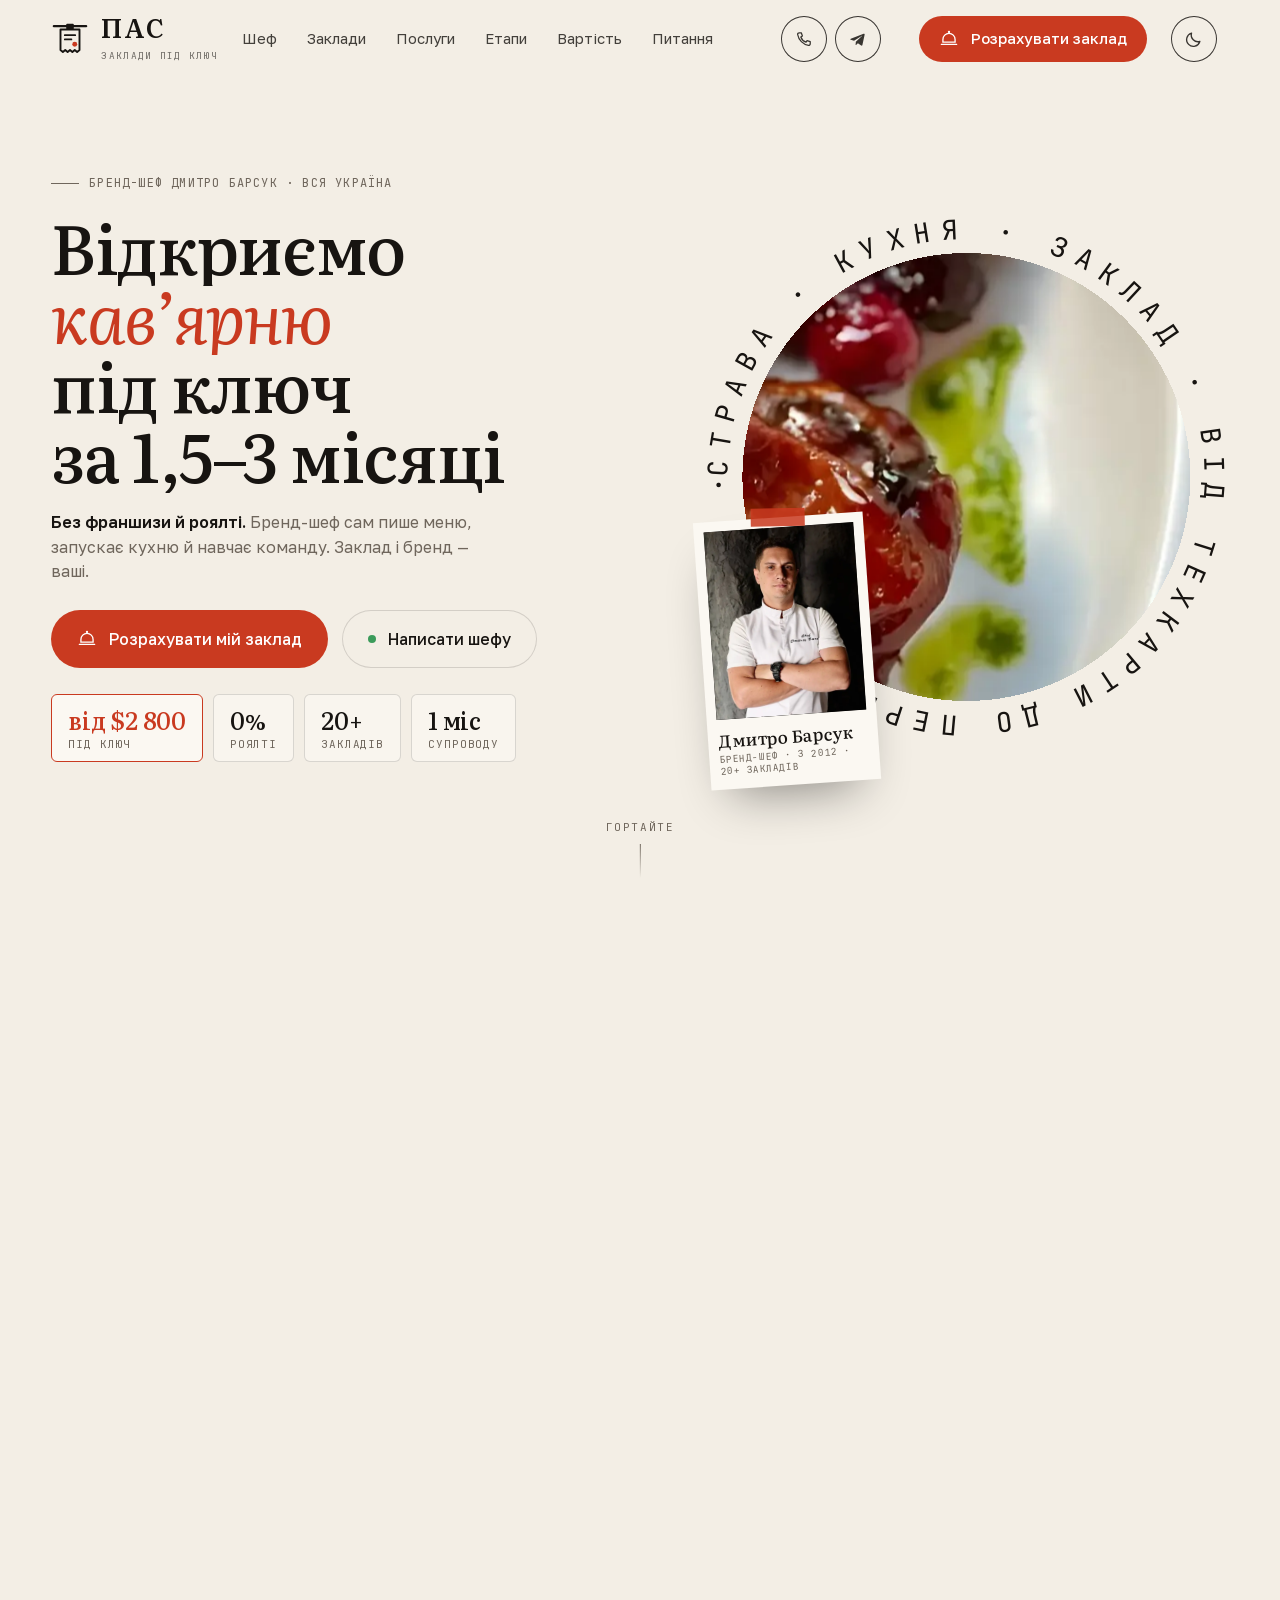
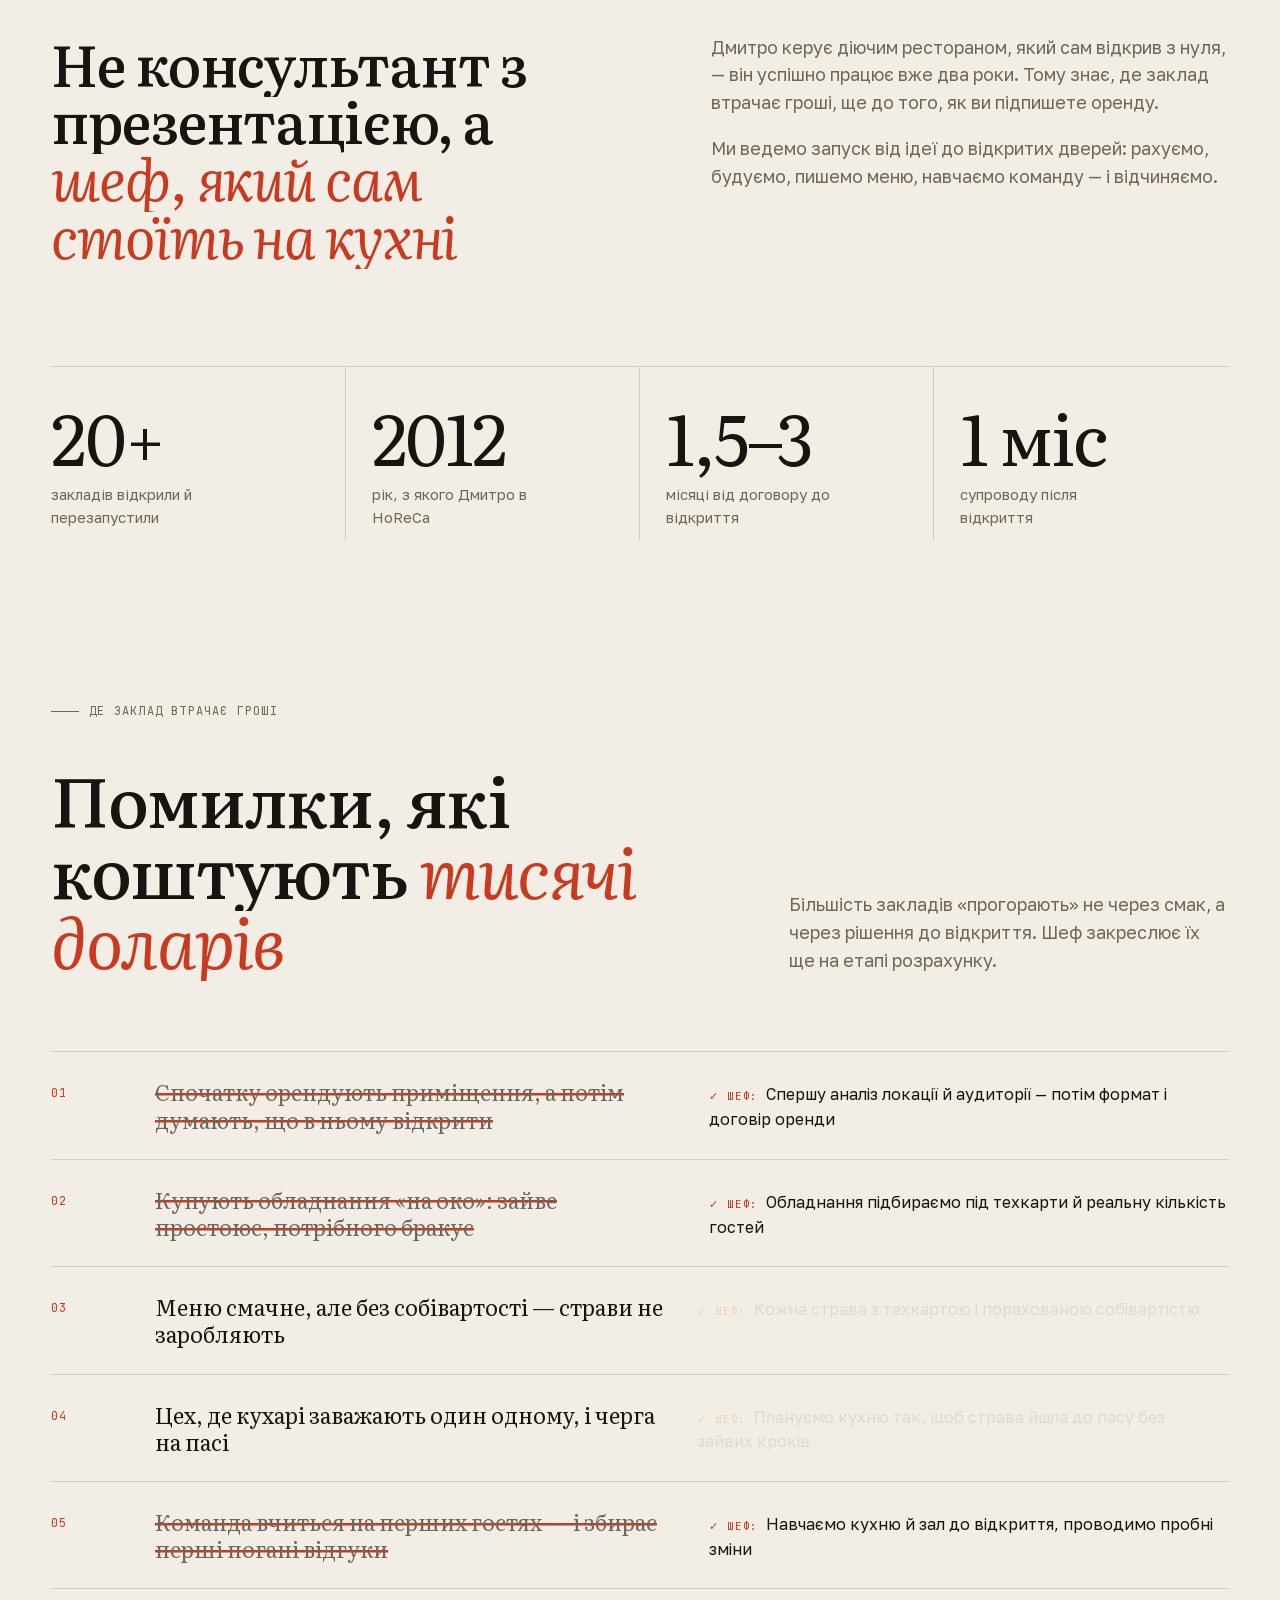
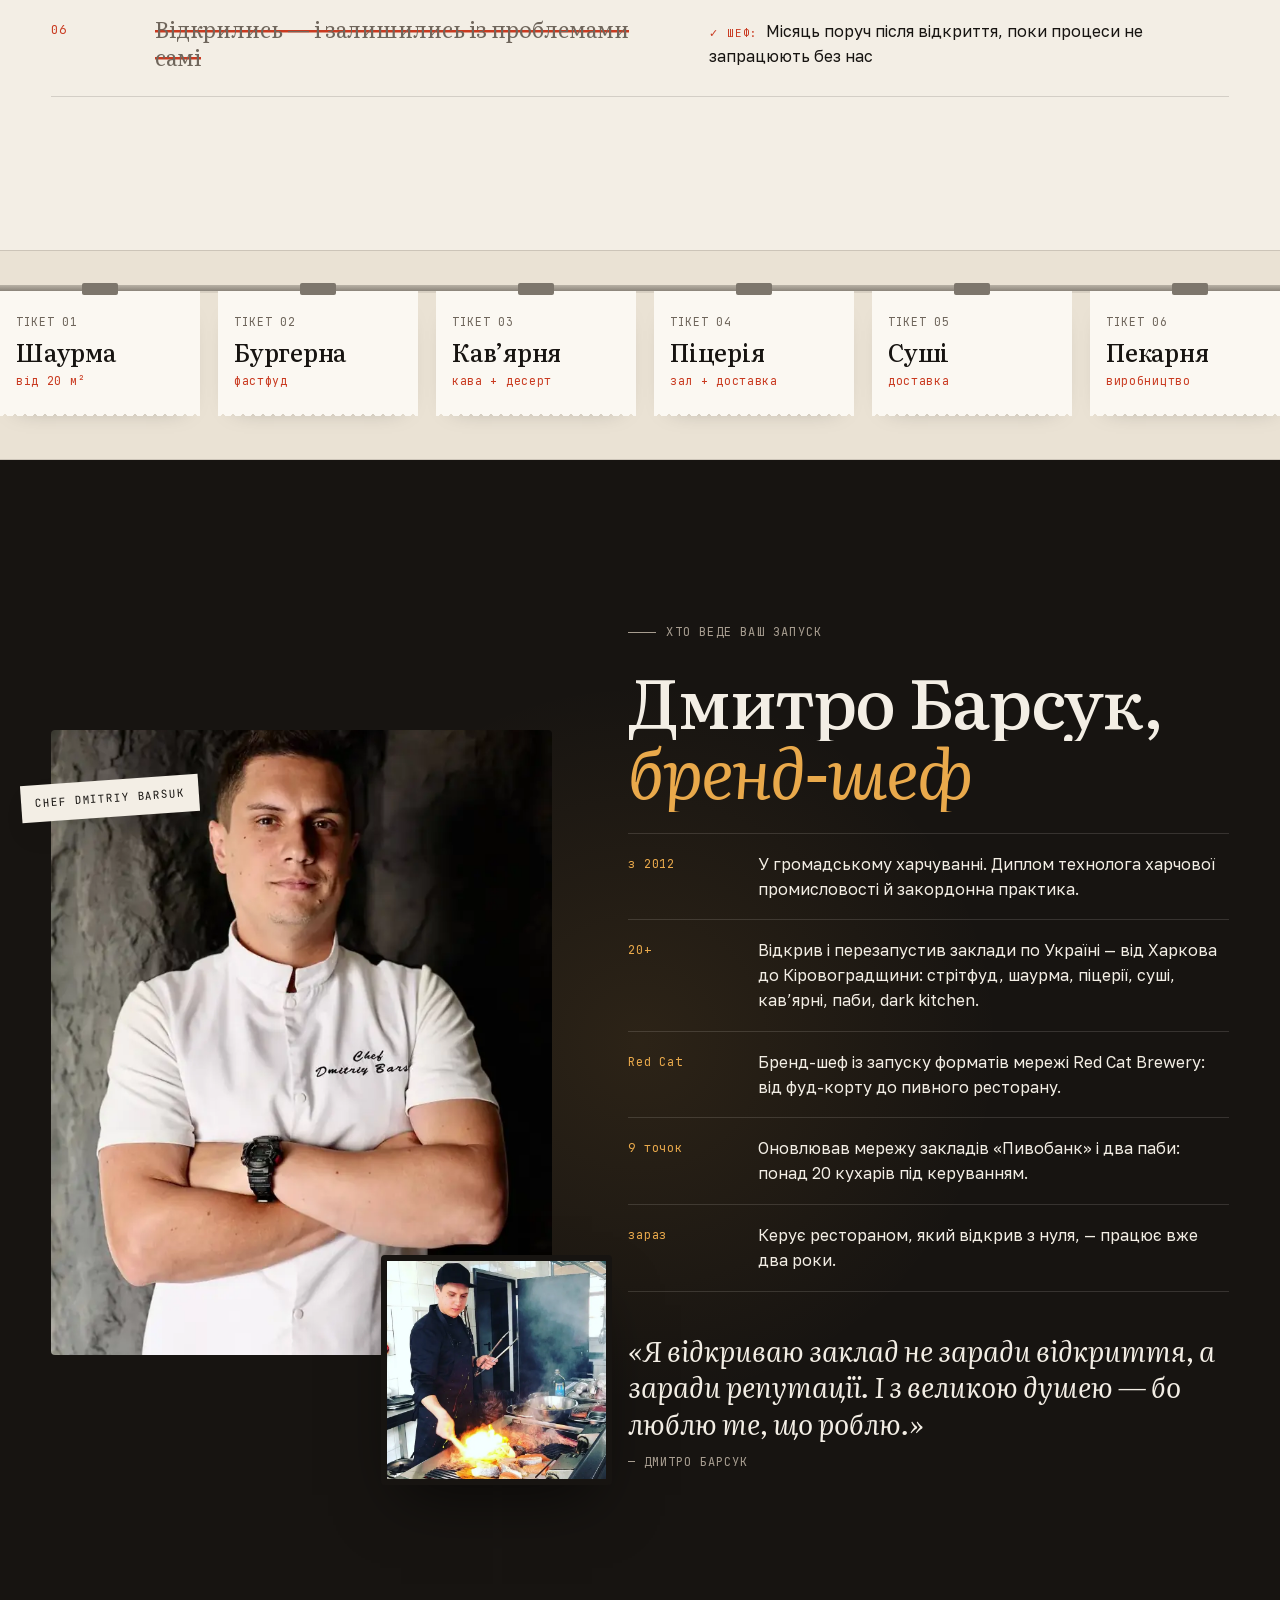
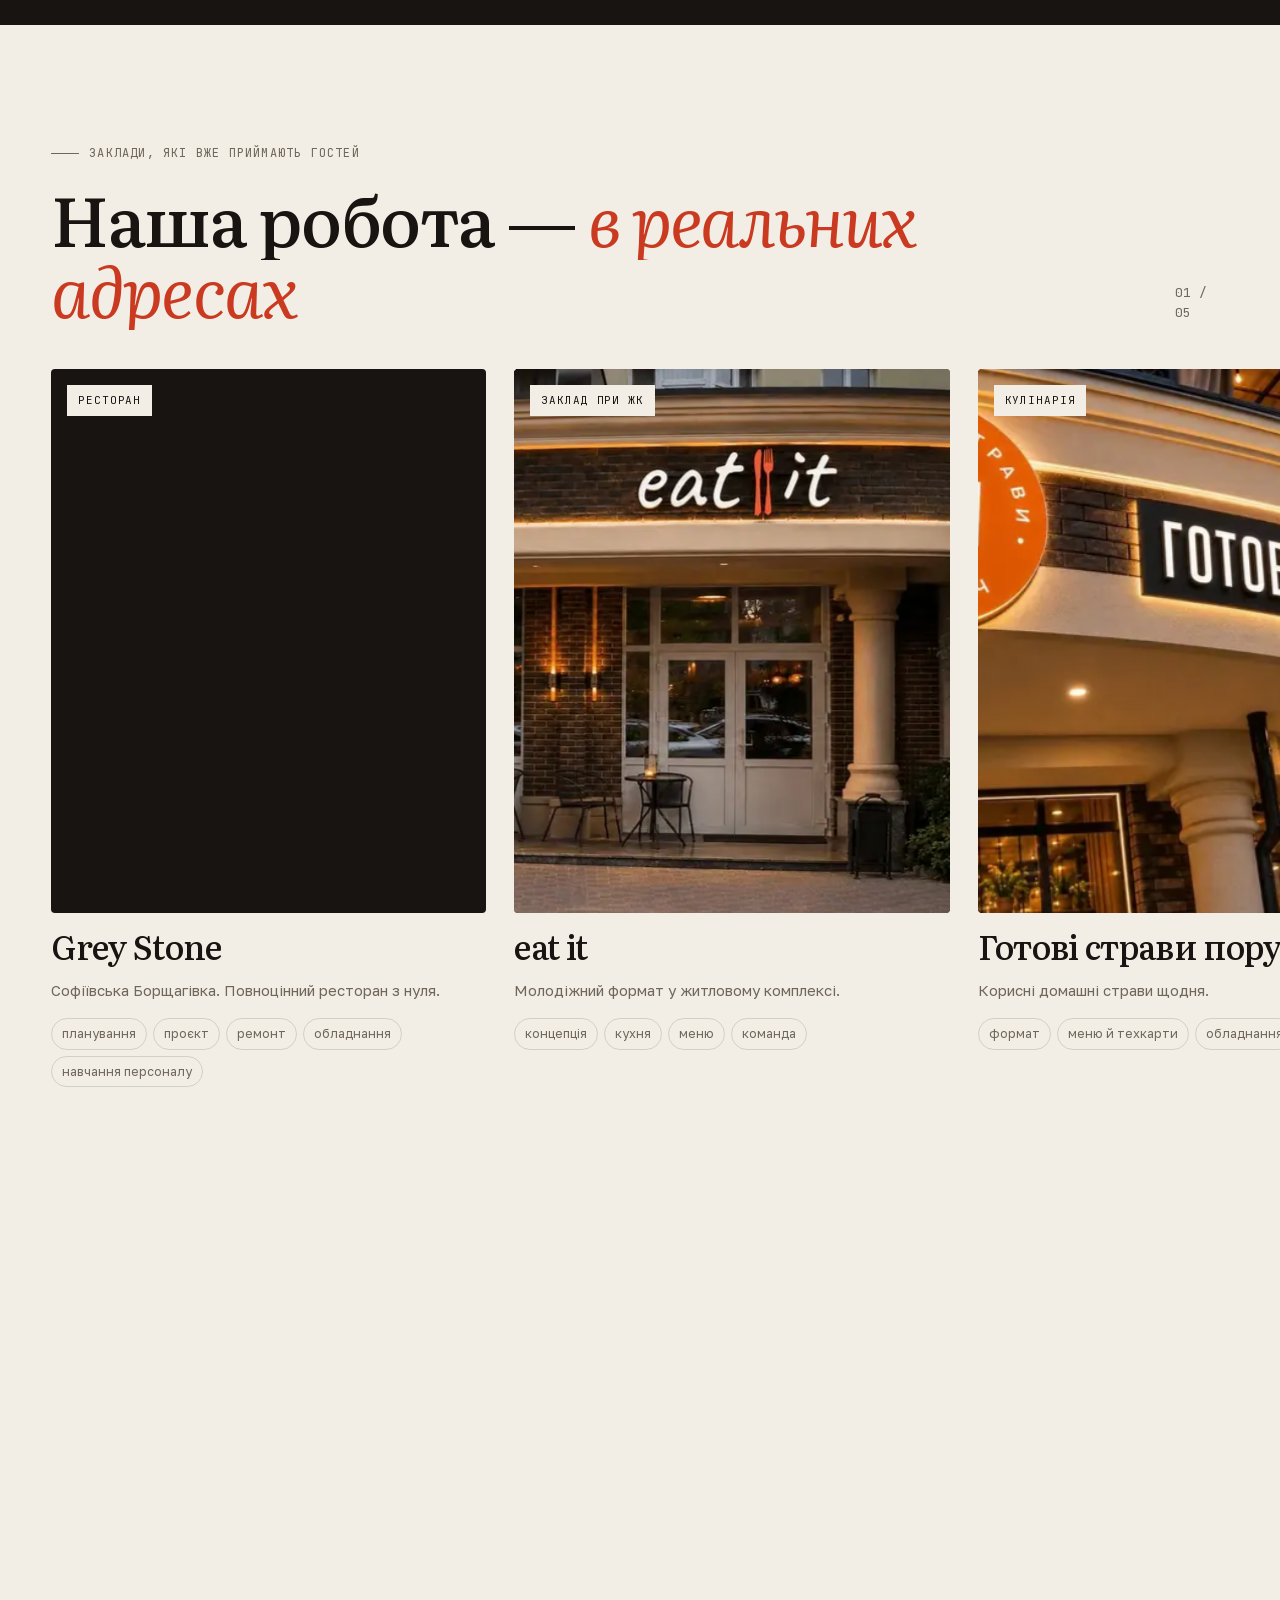
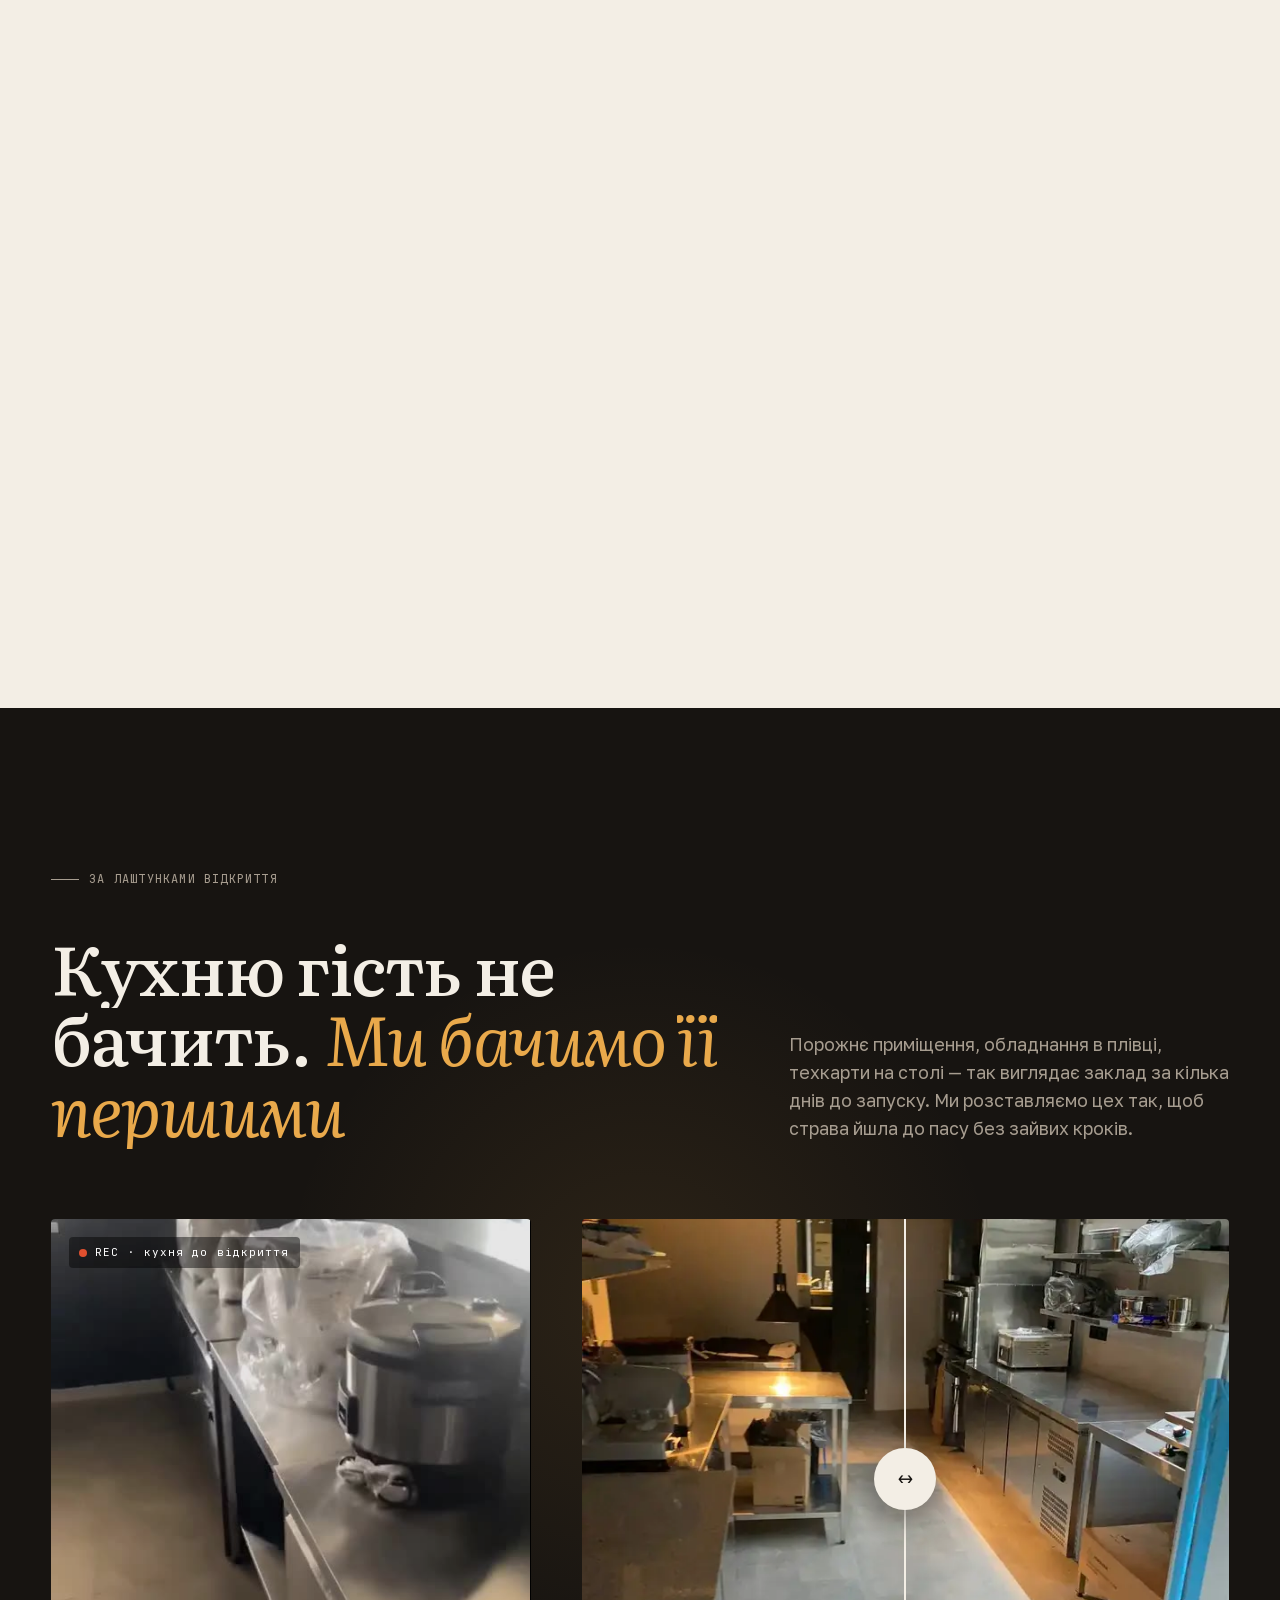
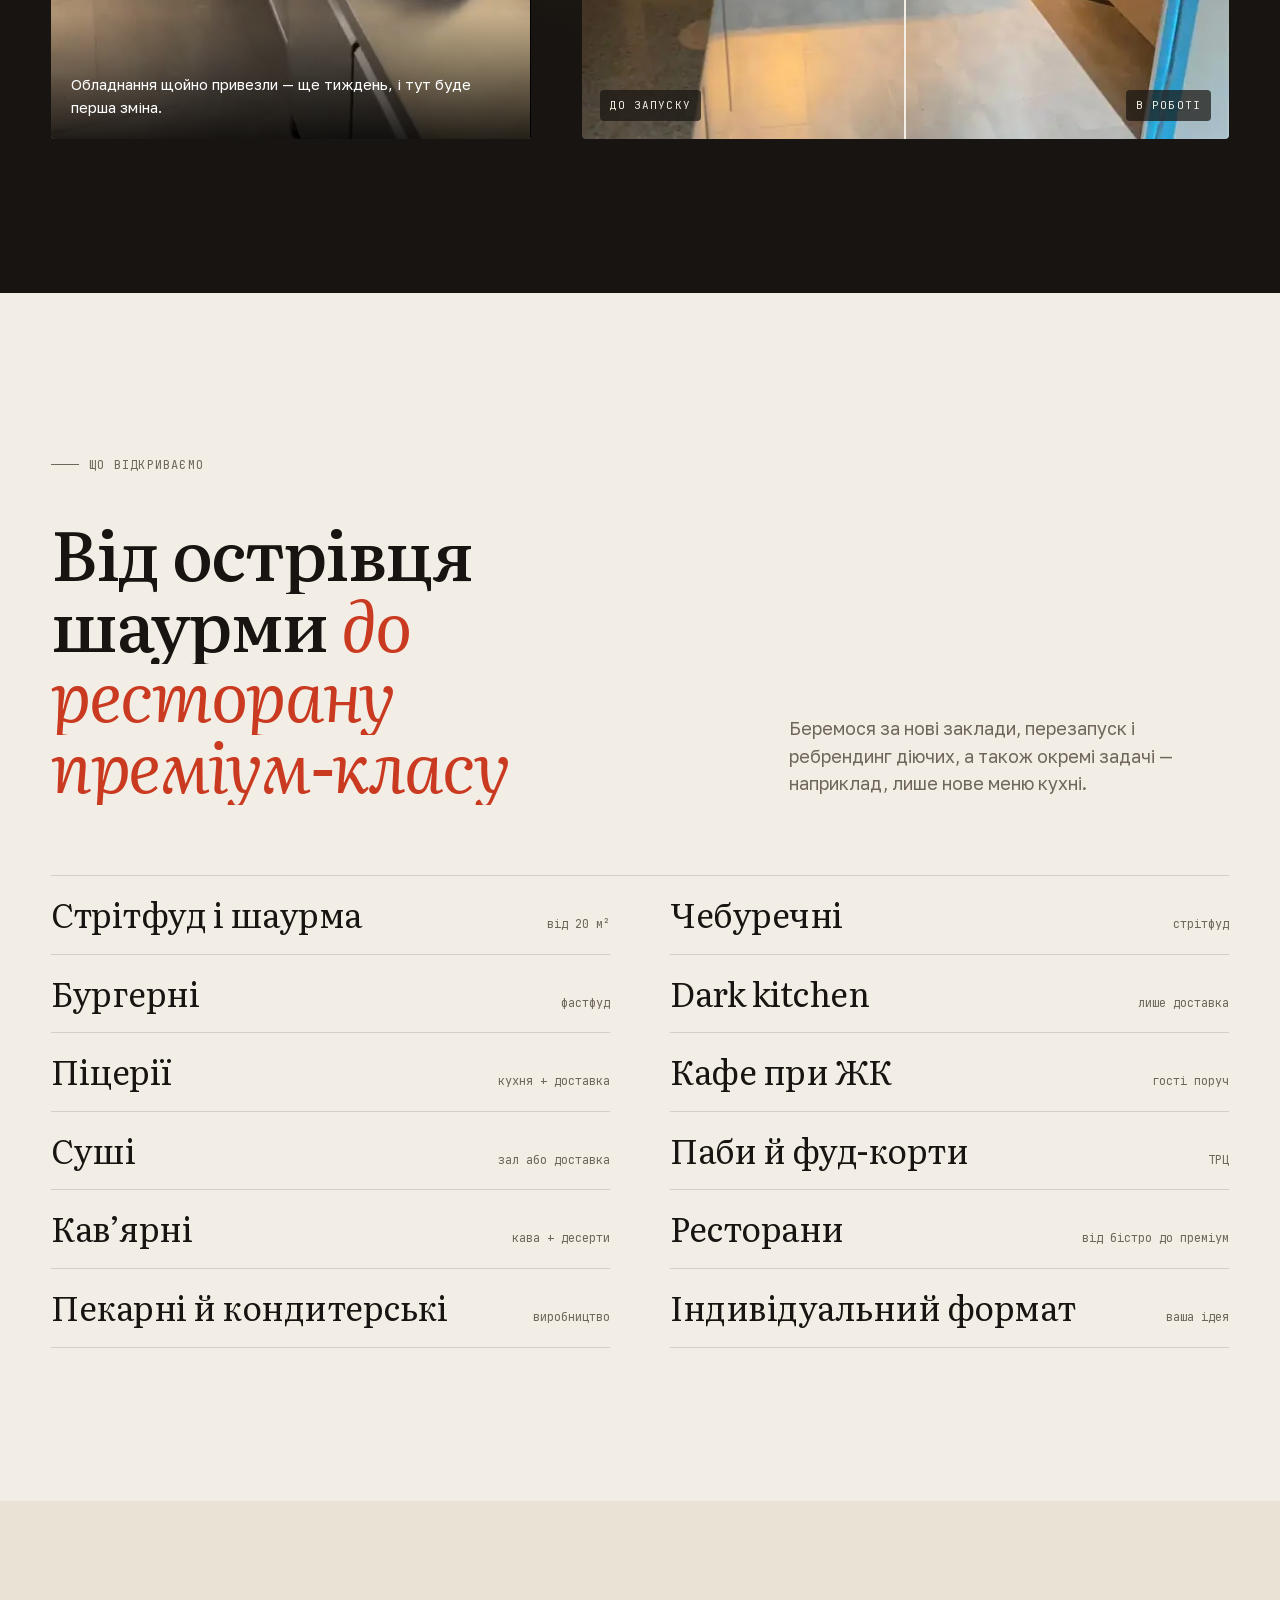
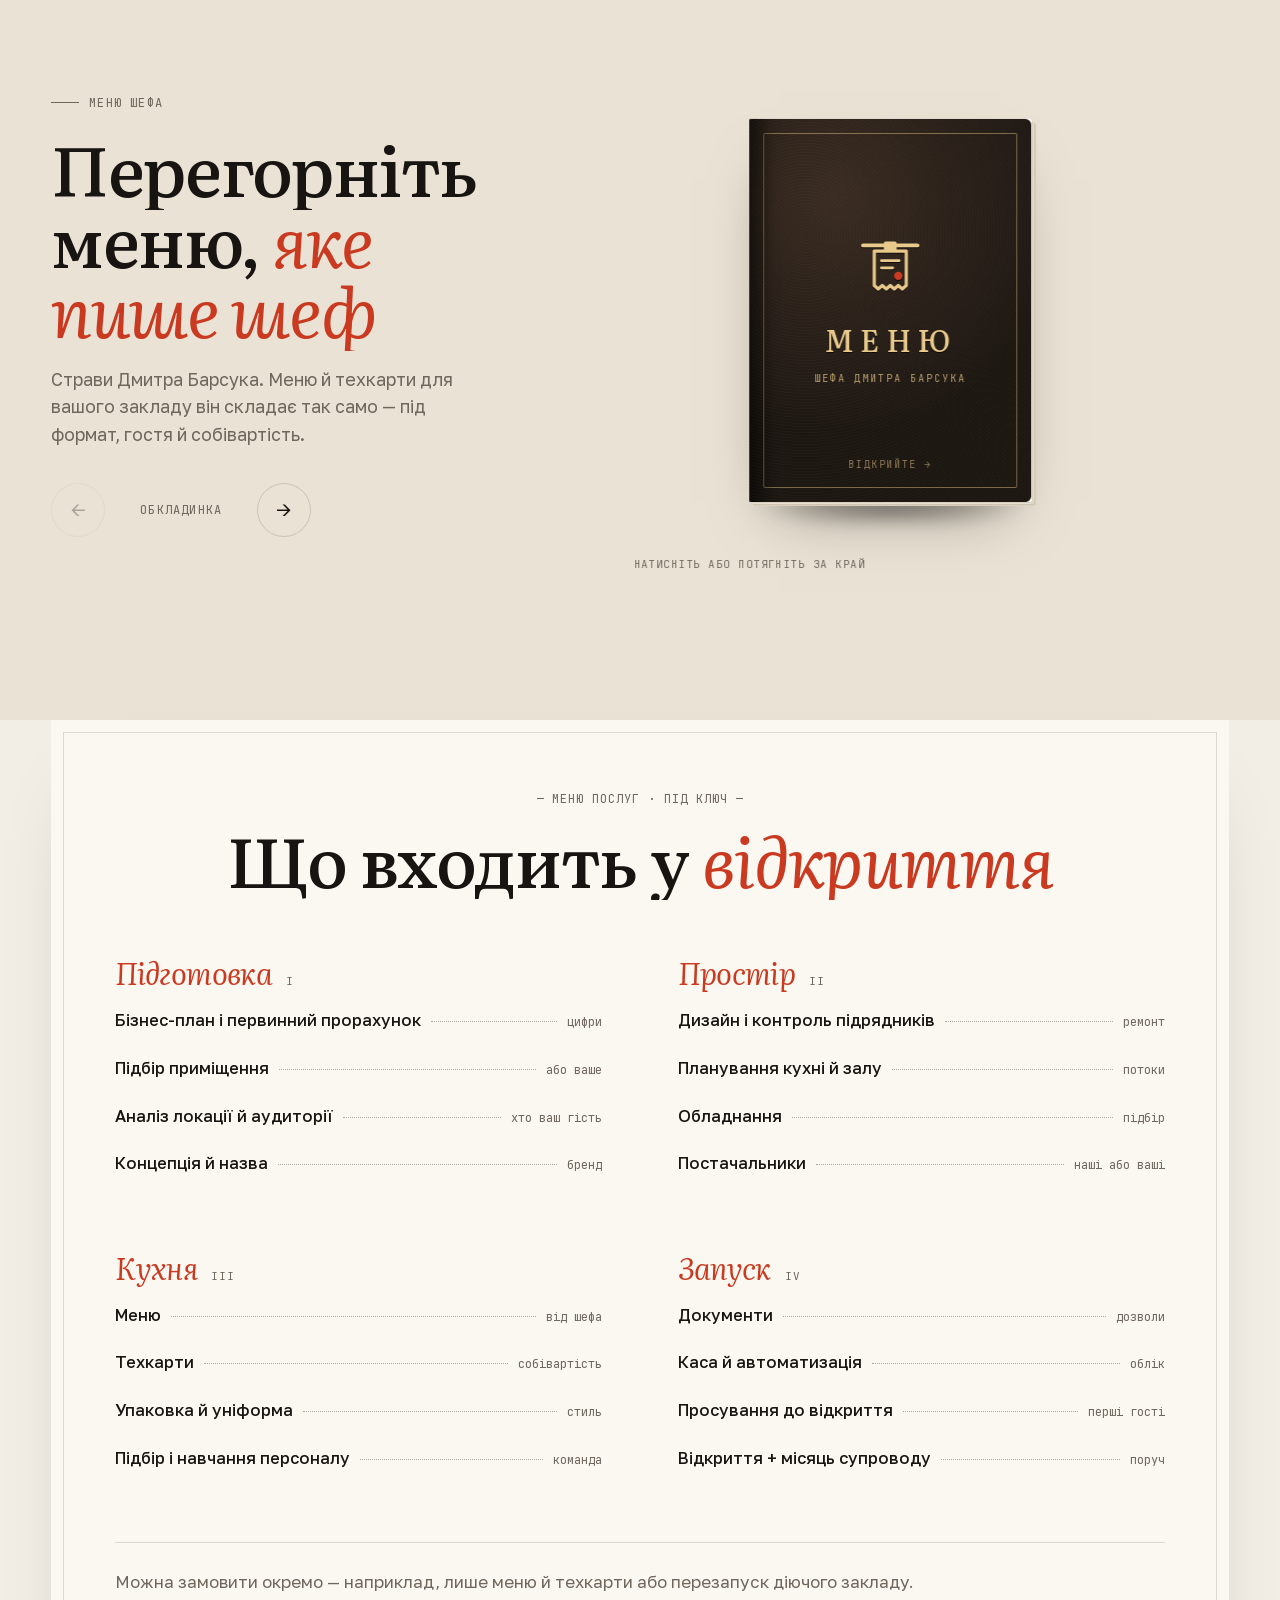
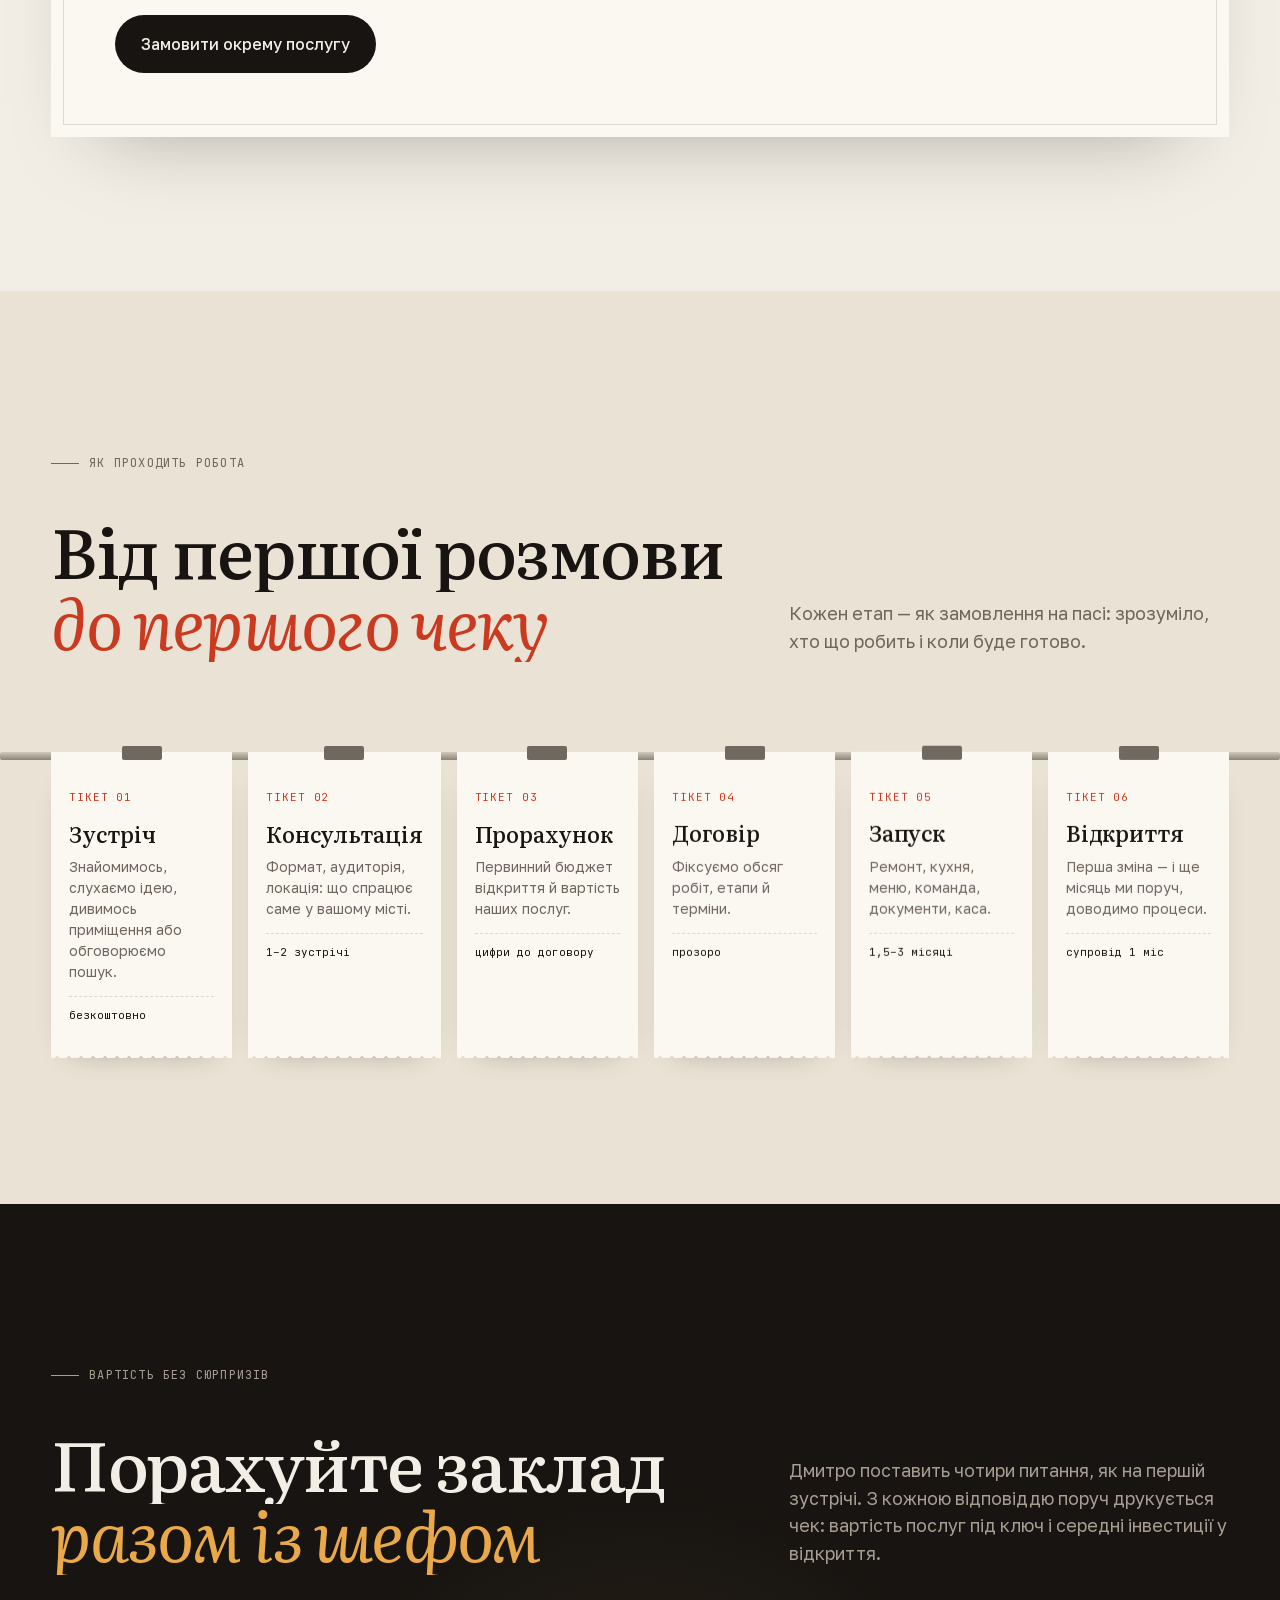
==== commit f905266a: "pas: heading range to premium restaurant Co-Authored-By: Claude Sonnet 5.5 <noreply@anthropic.com> C" ====
--- a/pas/index.html
+++ b/pas/index.html
@@ -22,7 +22,7 @@
 <link rel="preload" href="fonts/golos.woff2" as="font" type="font/woff2" crossorigin>
 <link rel="preload" as="image" href="img/d-duck-m.webp" media="(max-width:860px)">
 <link rel="preload" as="image" href="img/d-duck.webp" media="(min-width:861px)">
-<link rel="stylesheet" href="style.css?v=22">
+<link rel="stylesheet" href="style.css?v=23">
 <script>try{if(localStorage.getItem('pas-theme')==='dark')document.documentElement.classList.add('theme-dark')}catch(e){}document.documentElement.classList.replace('no-js','js');if(sessionStorage.getItem('pas-pre')||matchMedia('(prefers-reduced-motion: reduce)').matches)document.documentElement.classList.add('no-pre');</script>
 </head>
 <body>
@@ -220,7 +220,7 @@
 <section class="sec" id="formaty">
   <div class="wrap">
     <div class="sec-head">
-      <div><span class="label">Що відкриваємо</span><h2 style="margin-top:20px" data-split>Від острівця шаурми <em>до пивного ресторану</em></h2></div>
+      <div><span class="label">Що відкриваємо</span><h2 style="margin-top:20px" data-split>Від острівця шаурми <em>до ресторану преміум-класу</em></h2></div>
       <p class="lead" data-r>Беремося за нові заклади, перезапуск і ребрендинг діючих, а також окремі задачі — наприклад, лише нове меню кухні.</p>
     </div>
     <ul class="fmt" id="fmt">
@@ -234,7 +234,7 @@
       <li data-img="k-after"><b>Dark kitchen</b><span>лише доставка</span></li>
       <li data-img="eatit"><b>Кафе при ЖК</b><span>гості поруч</span></li>
       <li data-img="redcat"><b>Паби й фуд-корти</b><span>ТРЦ</span></li>
-      <li data-img="d-duck"><b>Ресторани</b><span>повний цикл</span></li>
+      <li data-img="d-duck"><b>Ресторани</b><span>від бістро до преміум</span></li>
       <li data-img="d-mussels"><b>Індивідуальний формат</b><span>ваша ідея</span></li>
     </ul>
   </div>
@@ -514,6 +514,6 @@
 <script src="js/gsap.min.js" defer></script>
 <script src="js/ScrollTrigger.min.js" defer></script>
 <script src="js/lenis.min.js" defer></script>
-<script src="app.js?v=20" defer></script>
+<script src="app.js?v=23" defer></script>
 </body>
 </html>
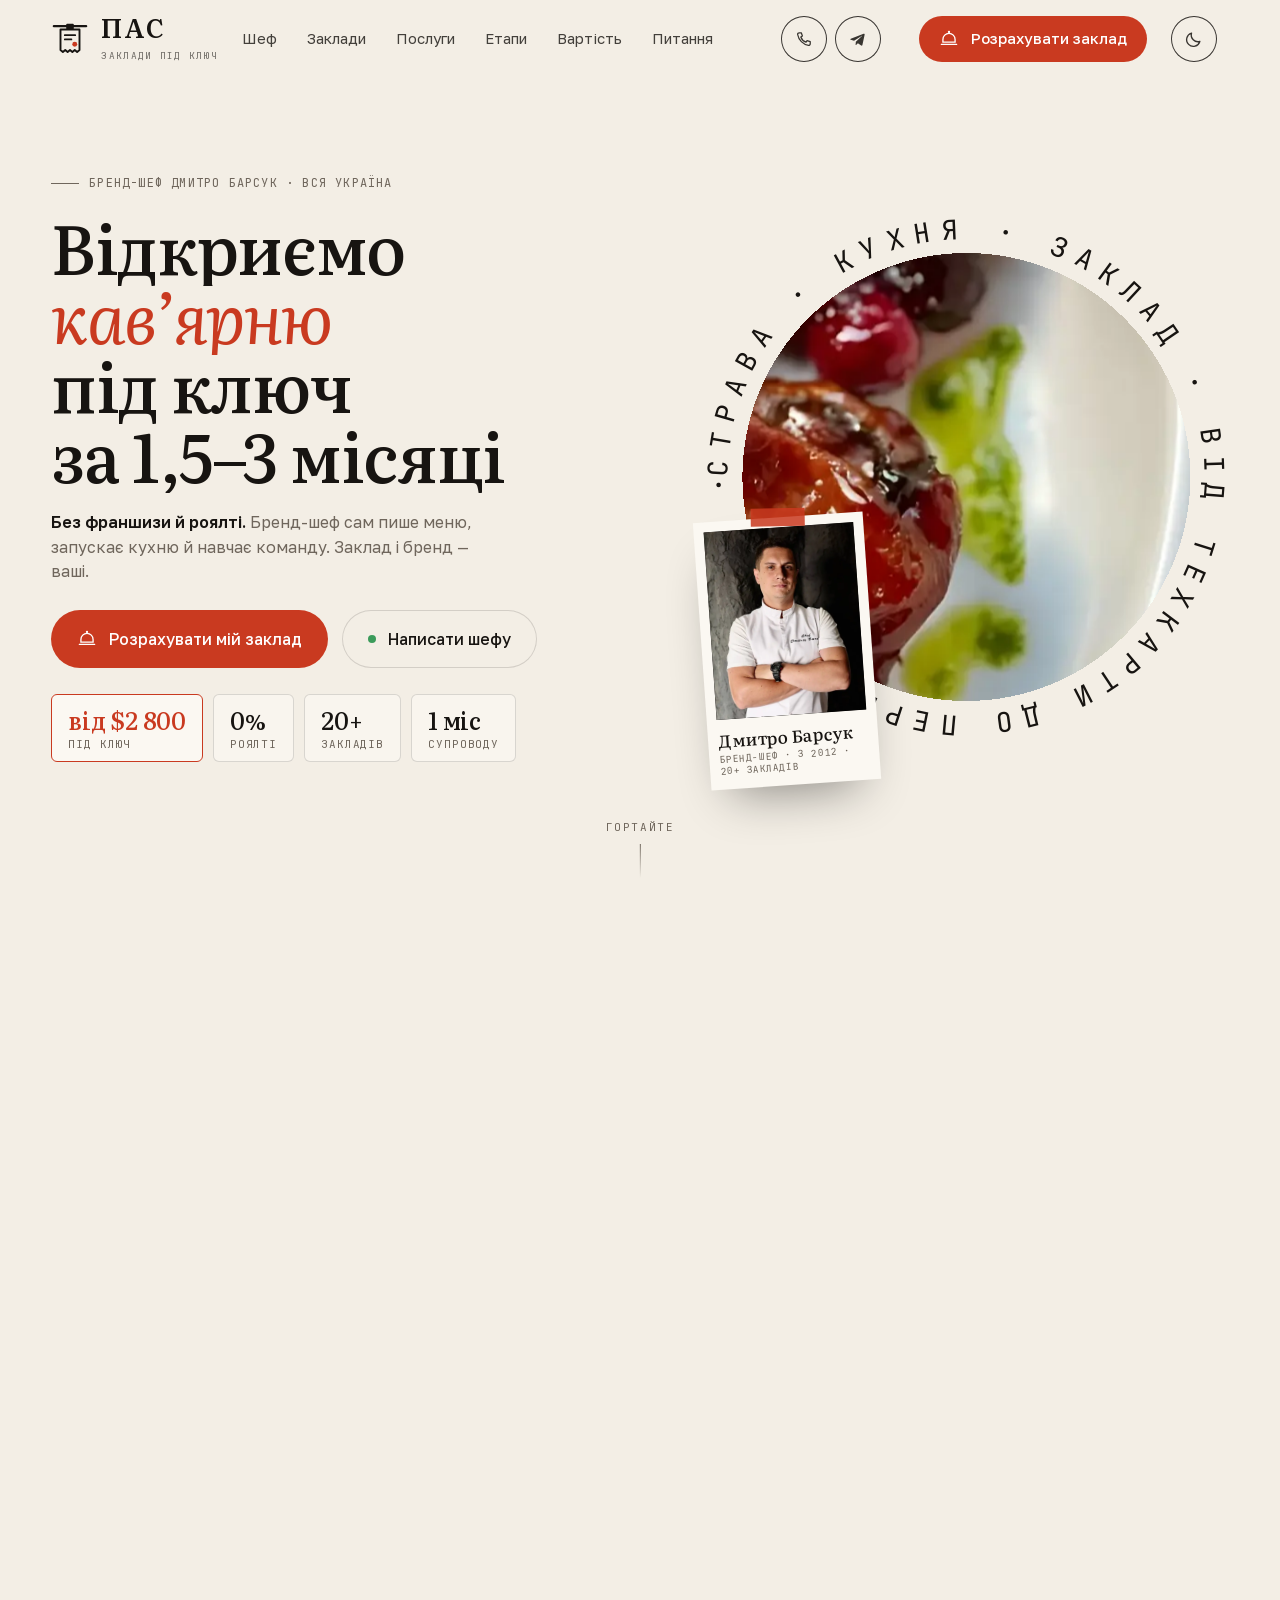
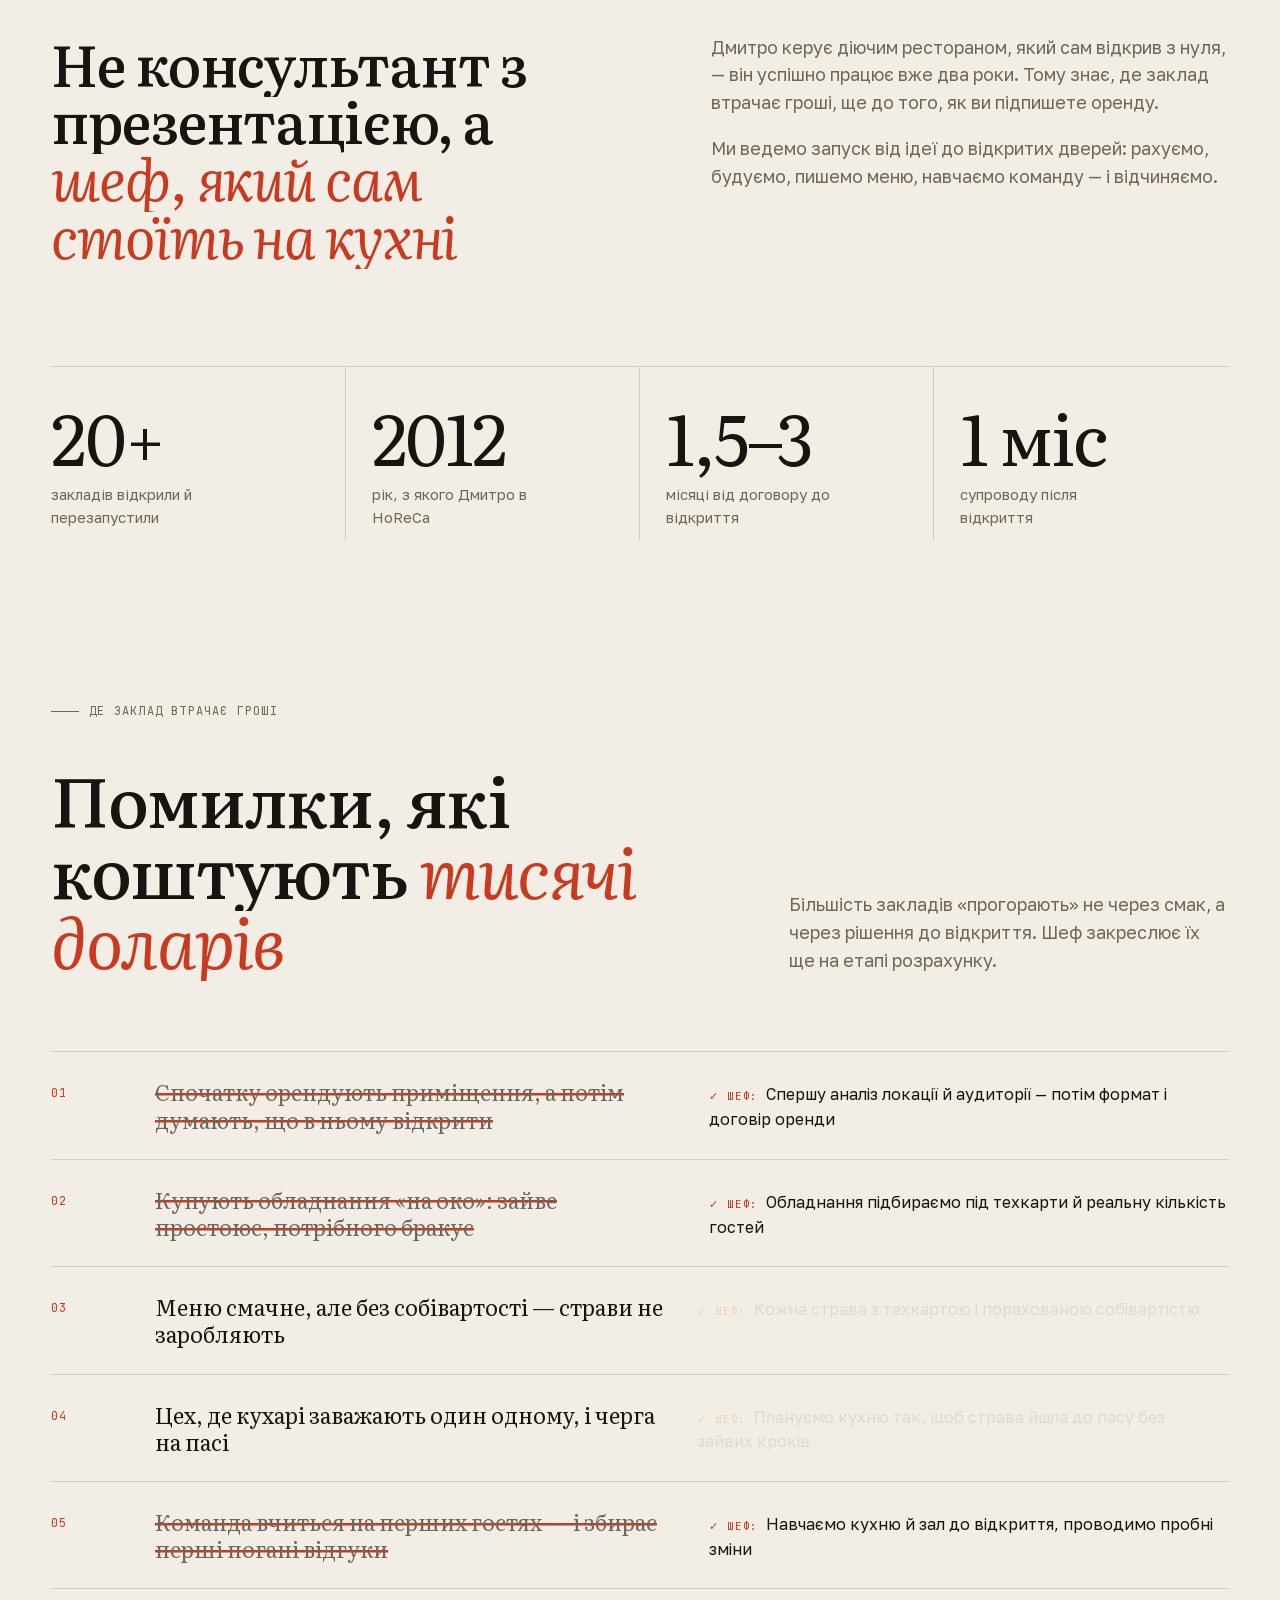
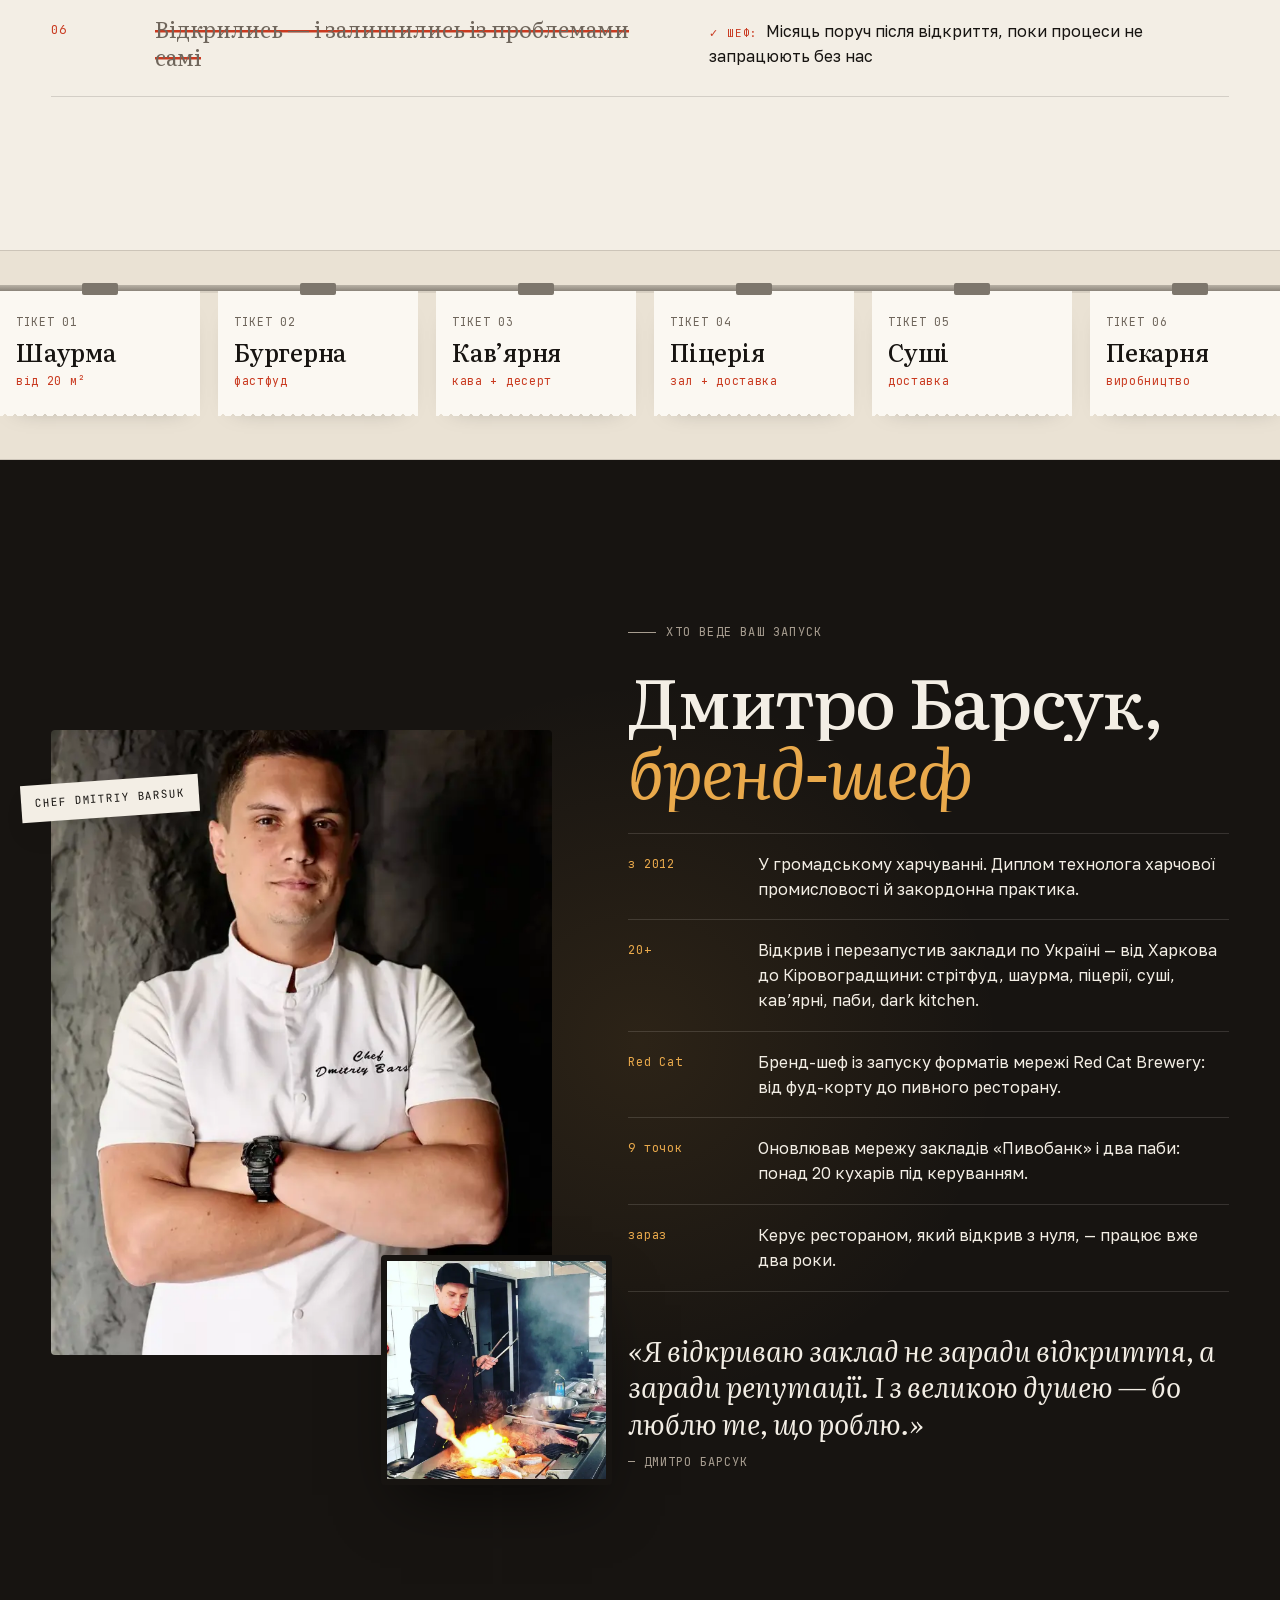
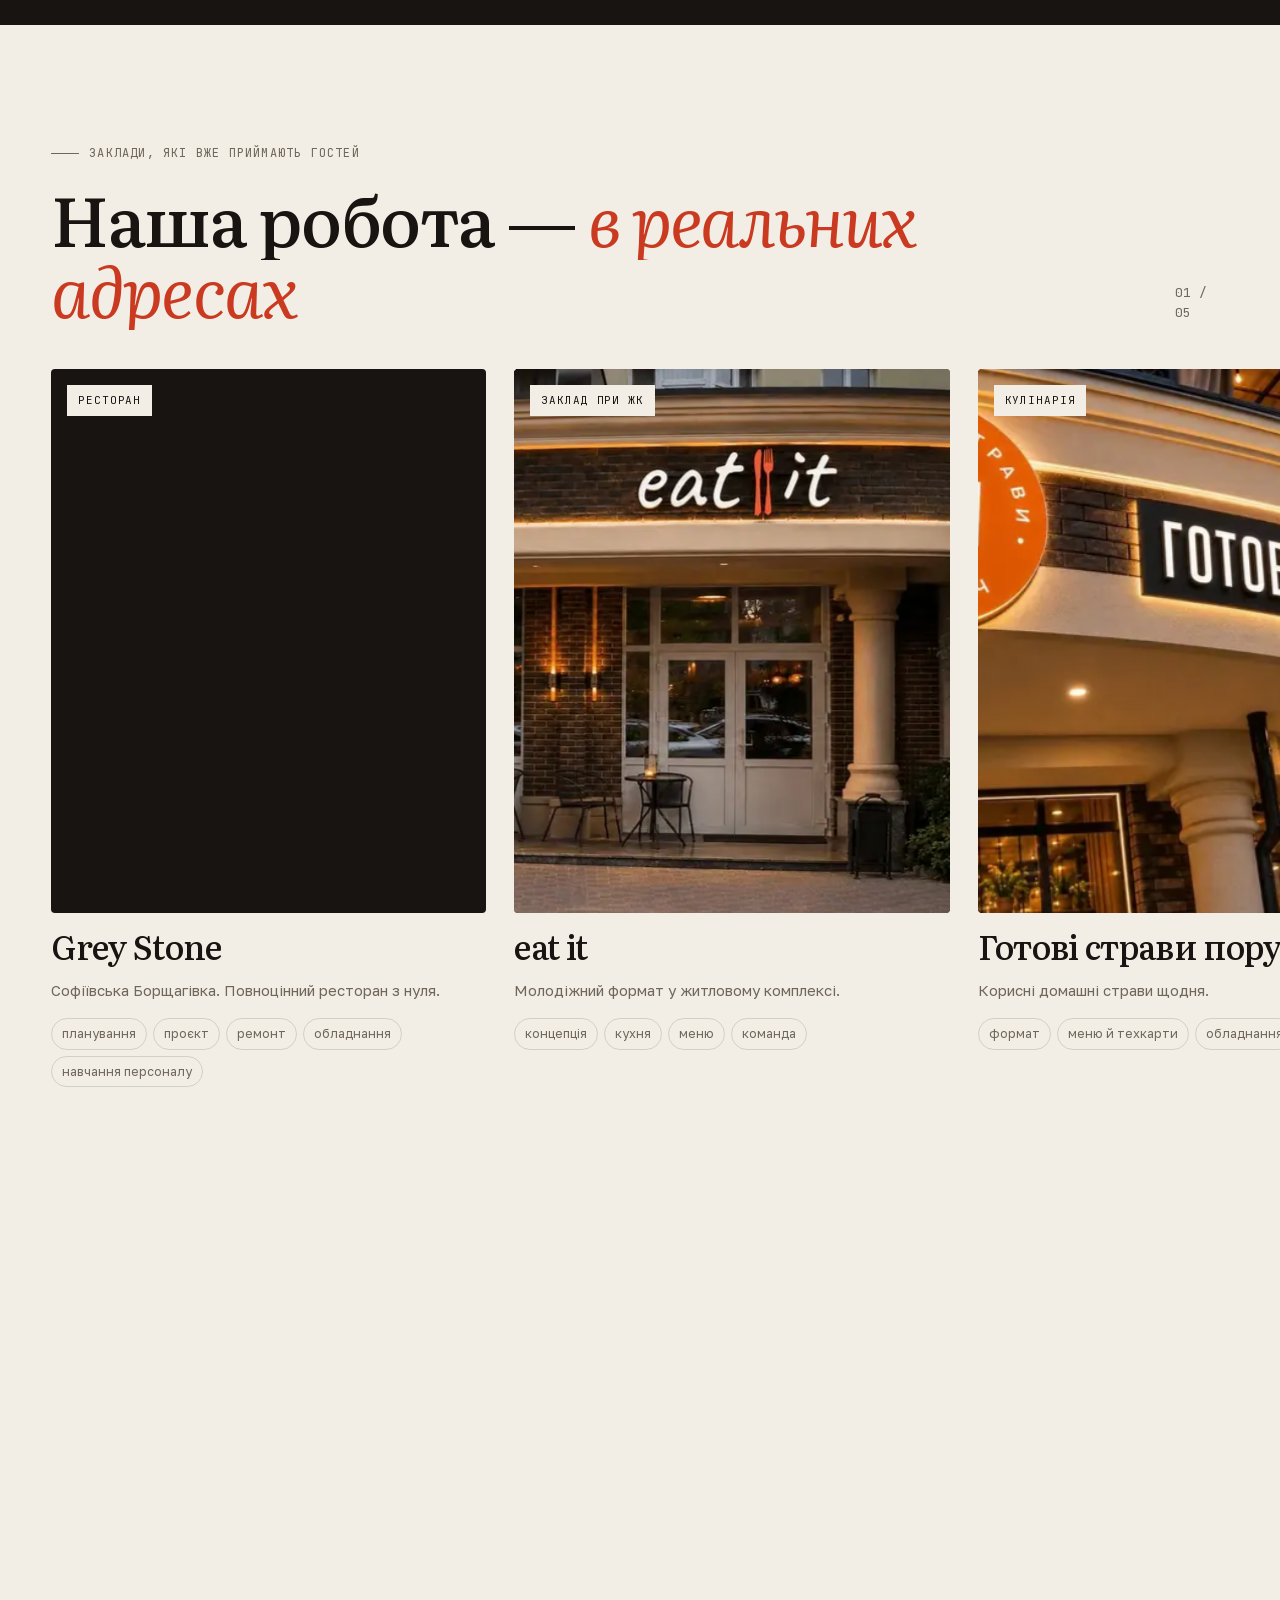
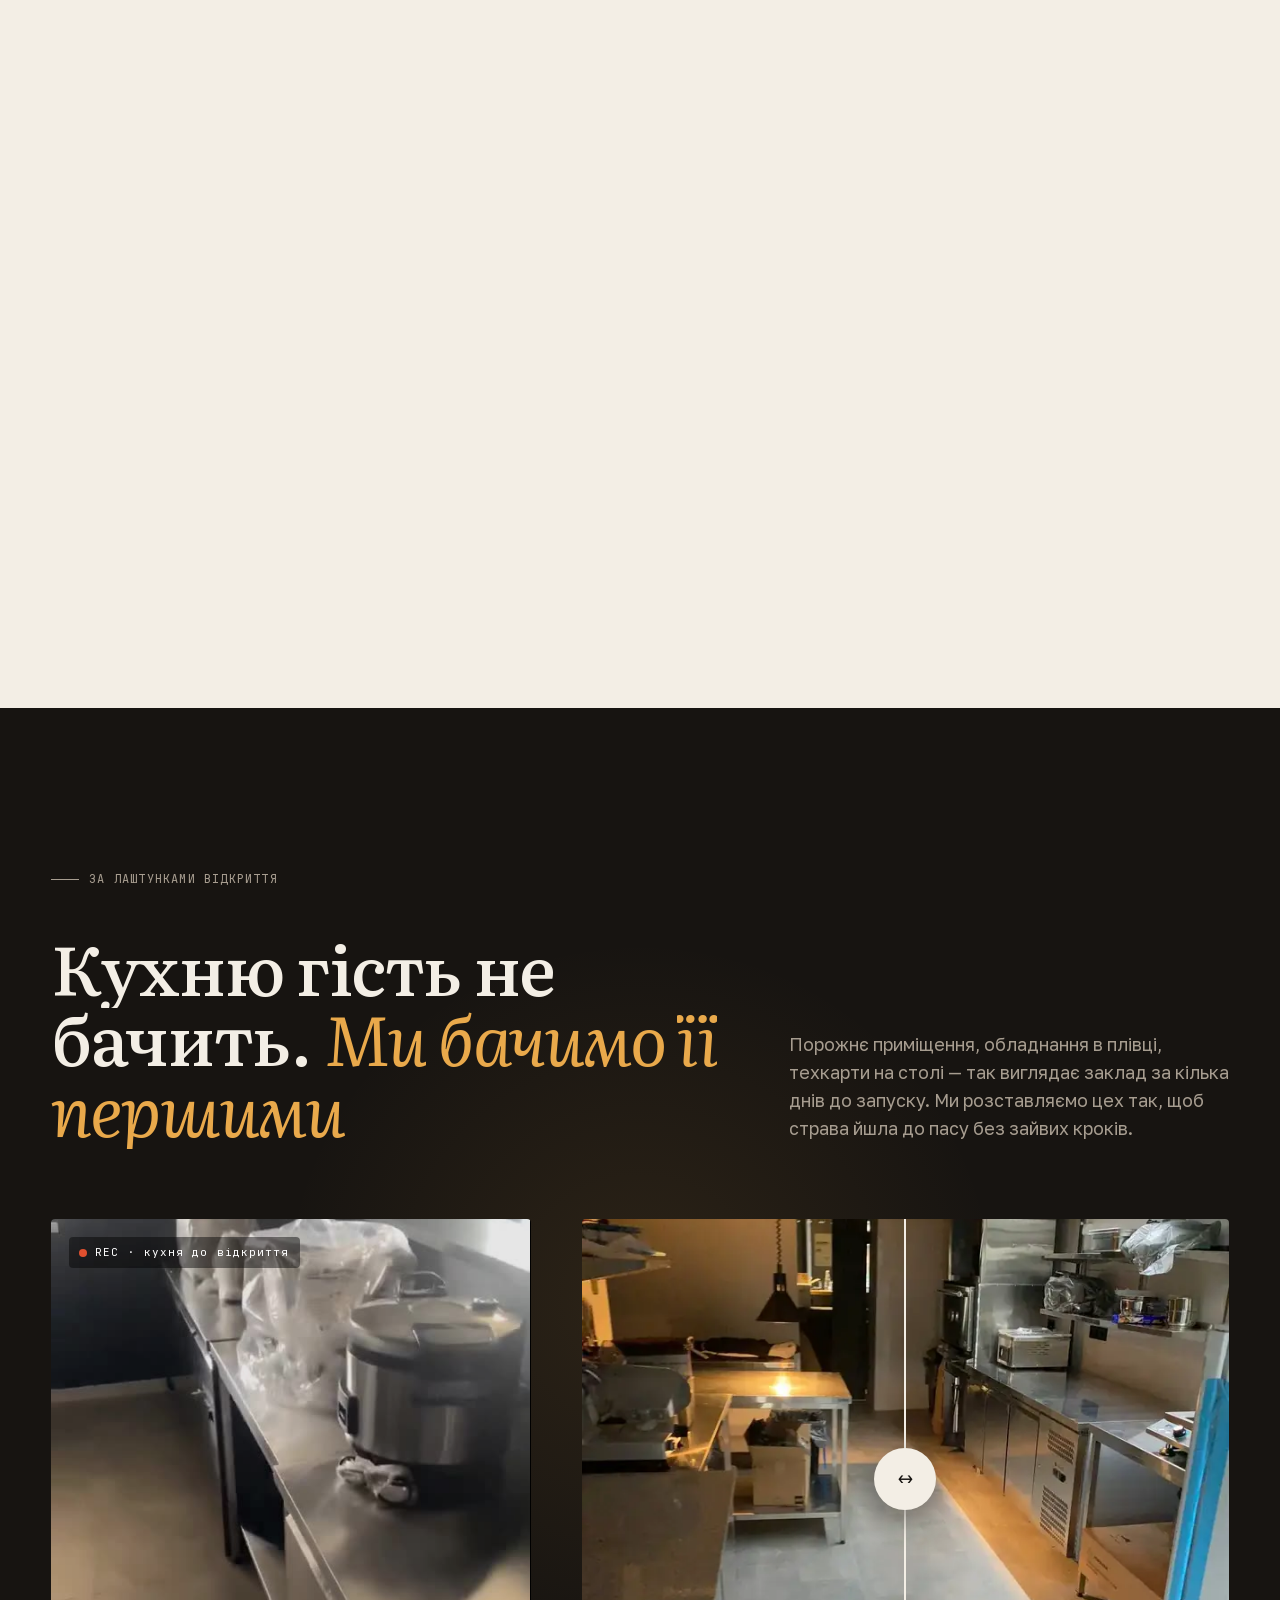
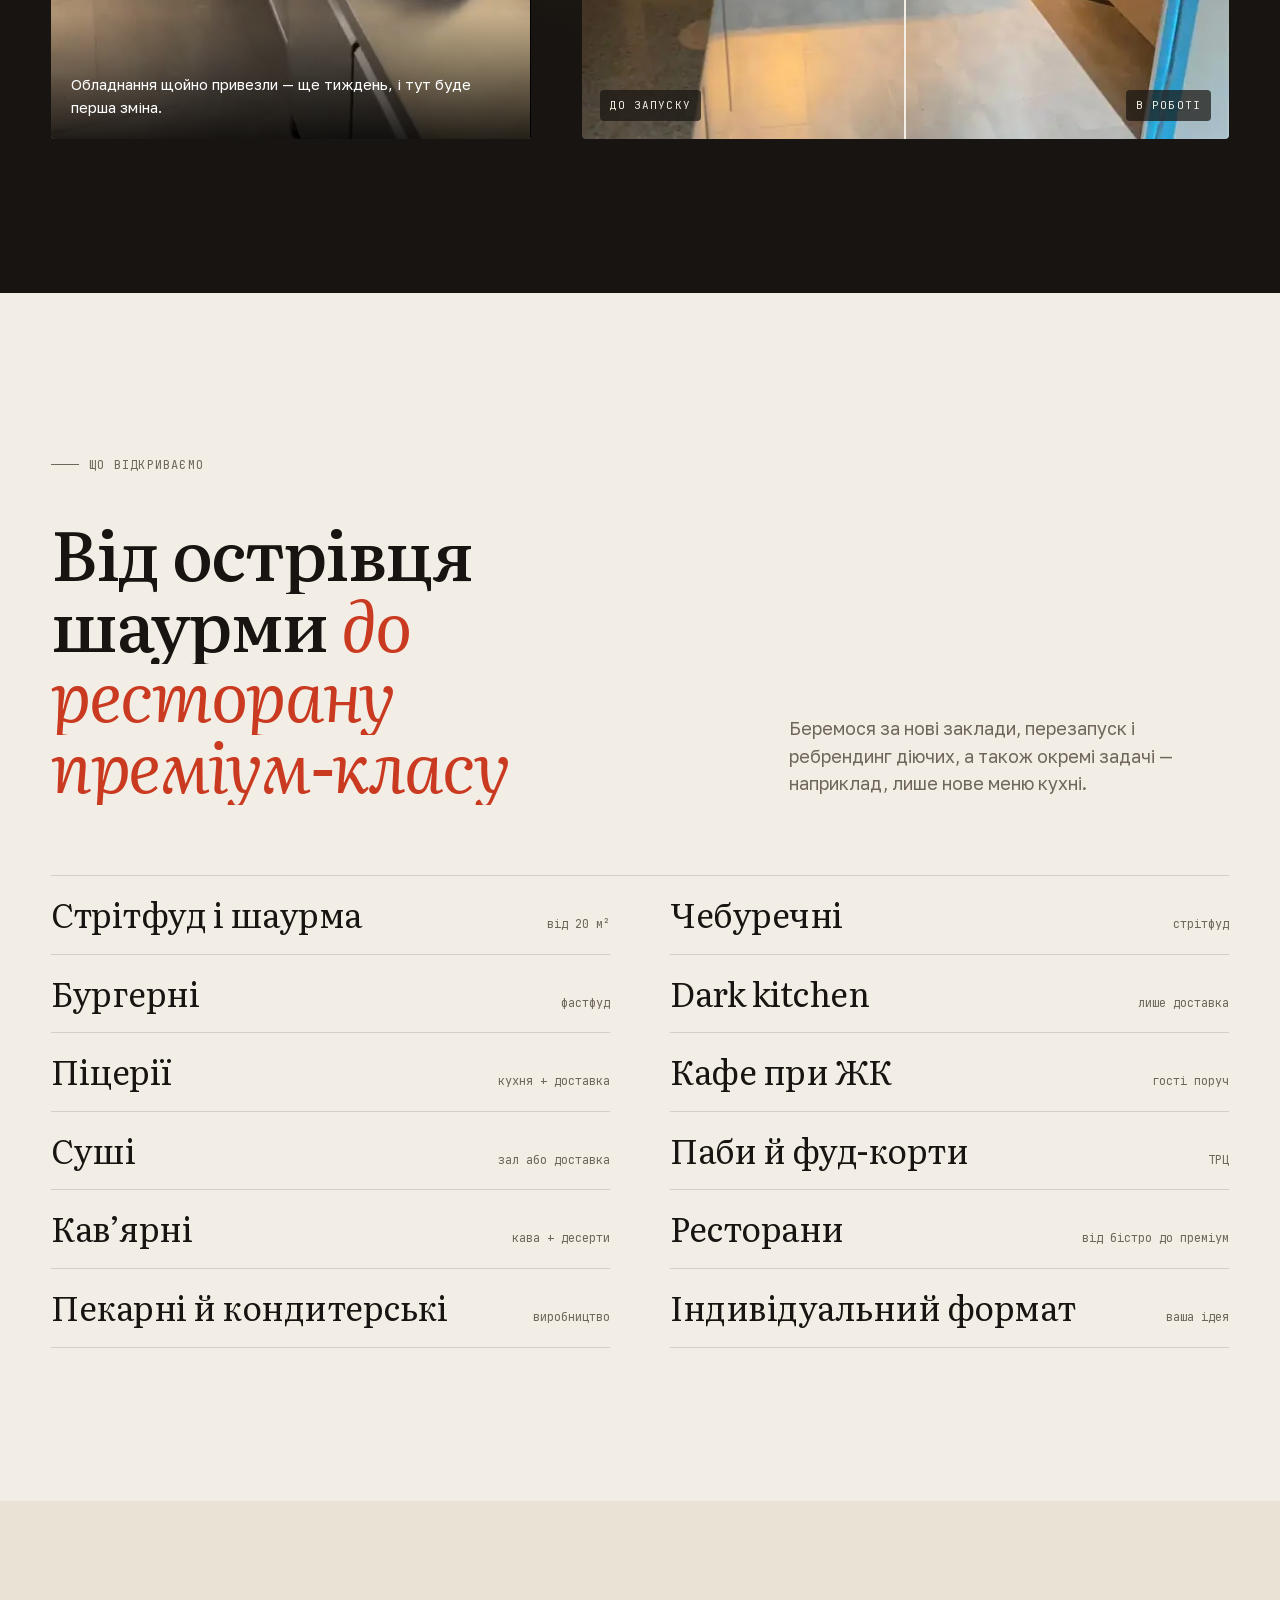
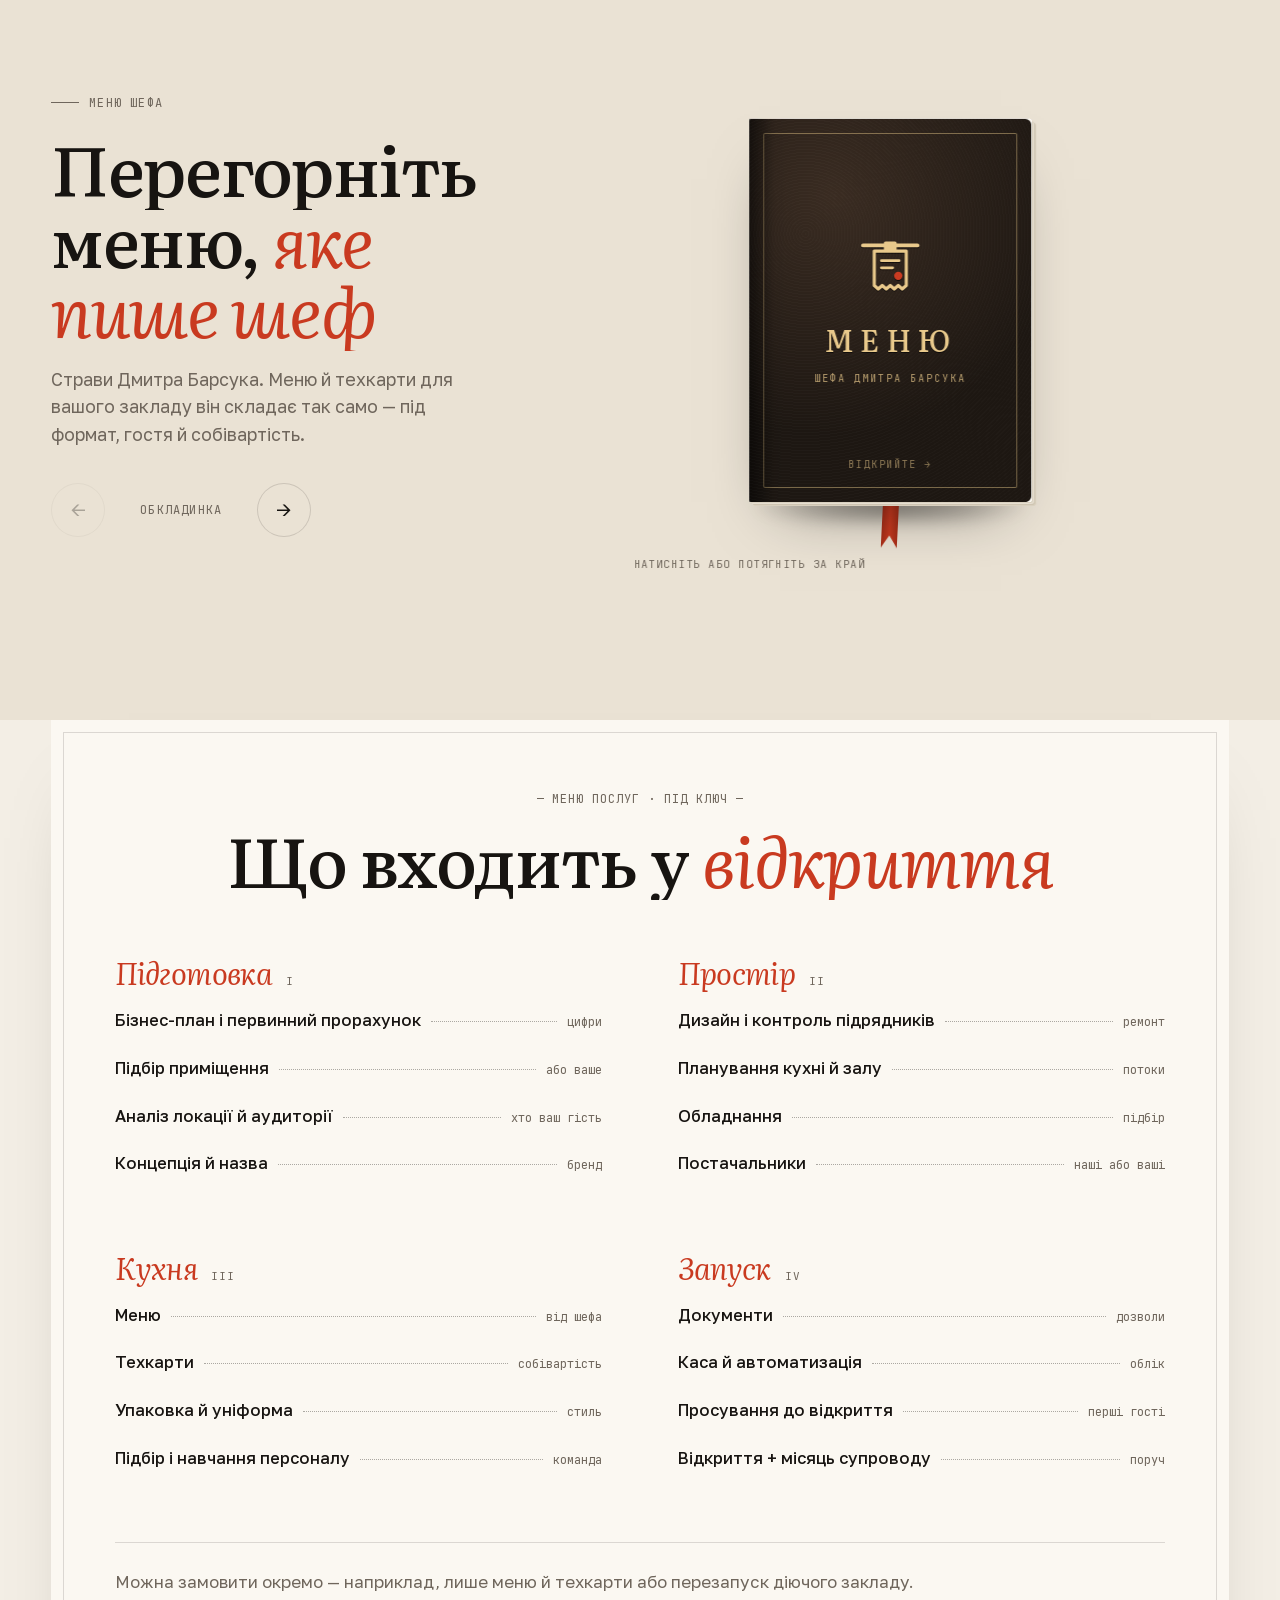
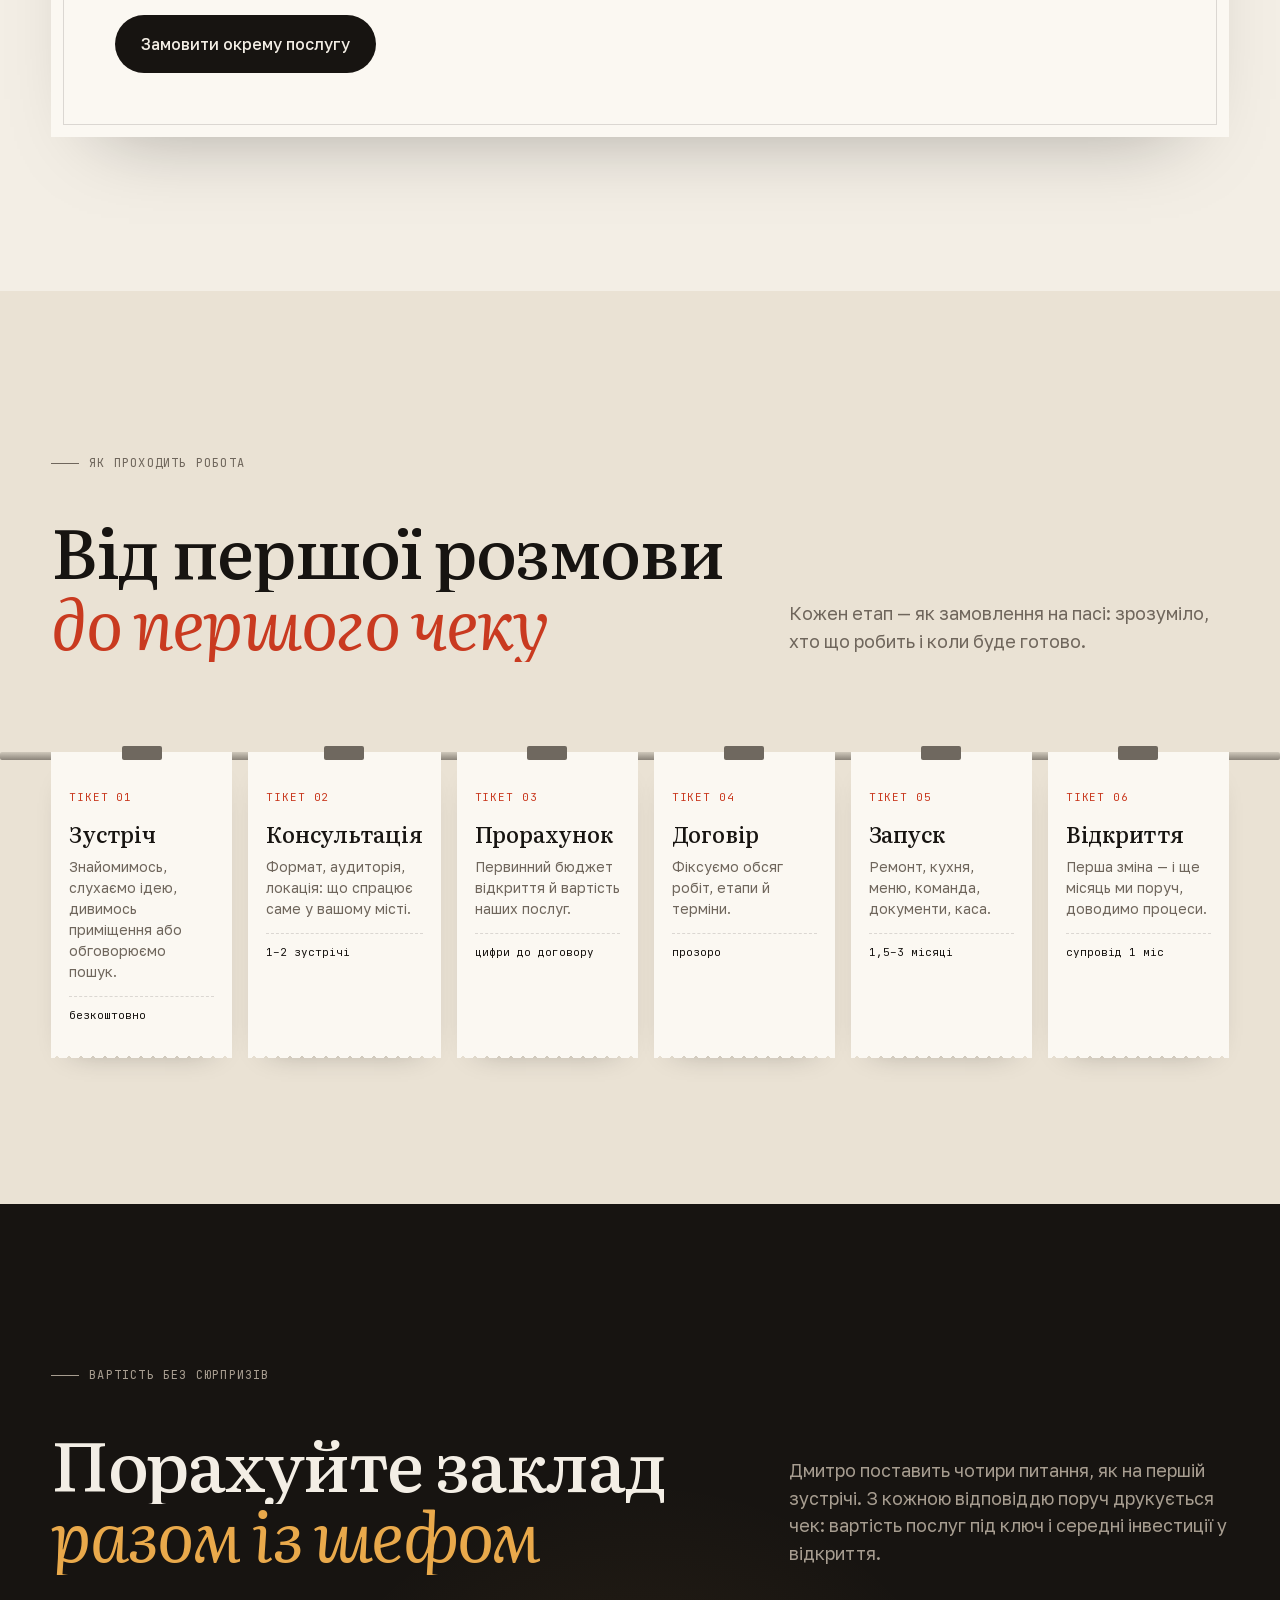
==== commit e9b58dc2: "pas: hero CTAs open modal Co-Authored-By: Claude Sonnet 5.5 <noreply@anthropic.com> Claude-Session: " ====
--- a/pas/index.html
+++ b/pas/index.html
@@ -22,7 +22,7 @@
 <link rel="preload" href="fonts/golos.woff2" as="font" type="font/woff2" crossorigin>
 <link rel="preload" as="image" href="img/d-duck-m.webp" media="(max-width:860px)">
 <link rel="preload" as="image" href="img/d-duck.webp" media="(min-width:861px)">
-<link rel="stylesheet" href="style.css?v=23">
+<link rel="stylesheet" href="style.css?v=24">
 <script>try{if(localStorage.getItem('pas-theme')==='dark')document.documentElement.classList.add('theme-dark')}catch(e){}document.documentElement.classList.replace('no-js','js');if(sessionStorage.getItem('pas-pre')||matchMedia('(prefers-reduced-motion: reduce)').matches)document.documentElement.classList.add('no-pre');</script>
 </head>
 <body>
@@ -514,6 +514,6 @@
 <script src="js/gsap.min.js" defer></script>
 <script src="js/ScrollTrigger.min.js" defer></script>
 <script src="js/lenis.min.js" defer></script>
-<script src="app.js?v=23" defer></script>
+<script src="app.js?v=24" defer></script>
 </body>
 </html>
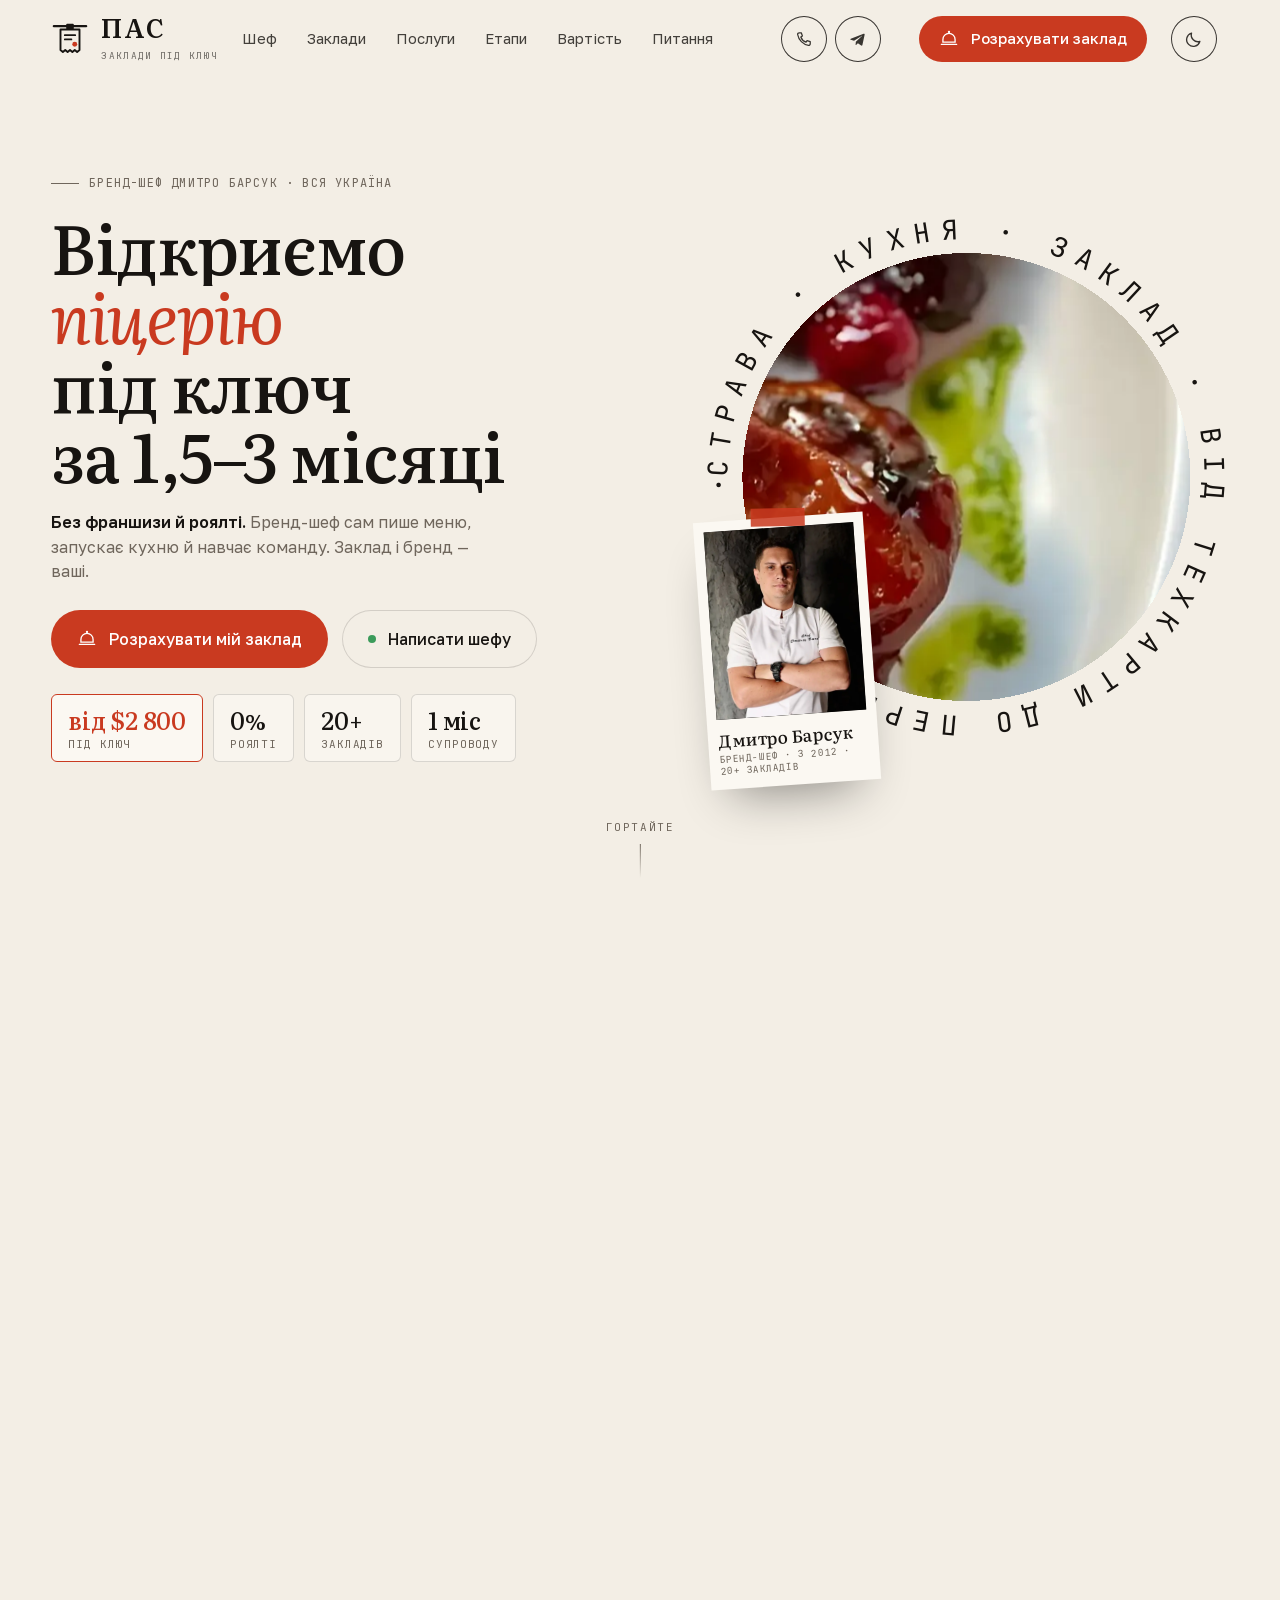
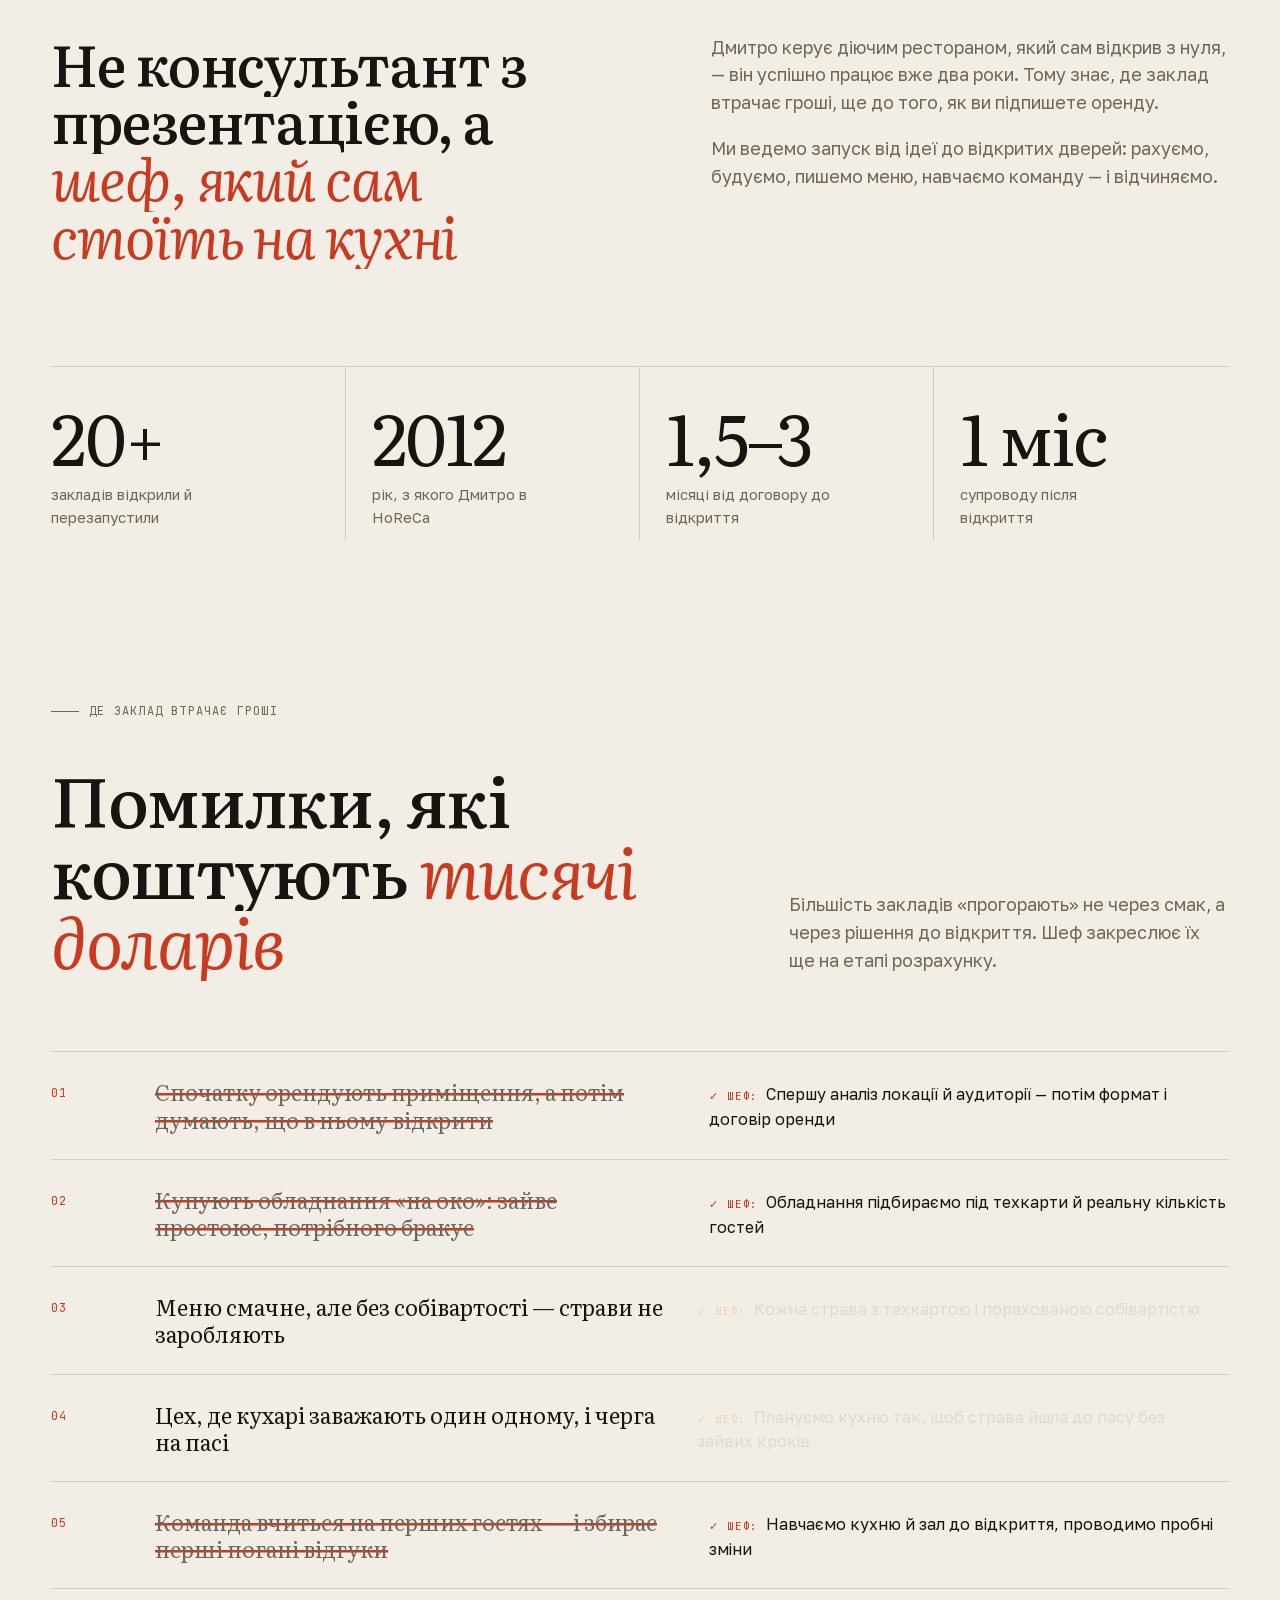
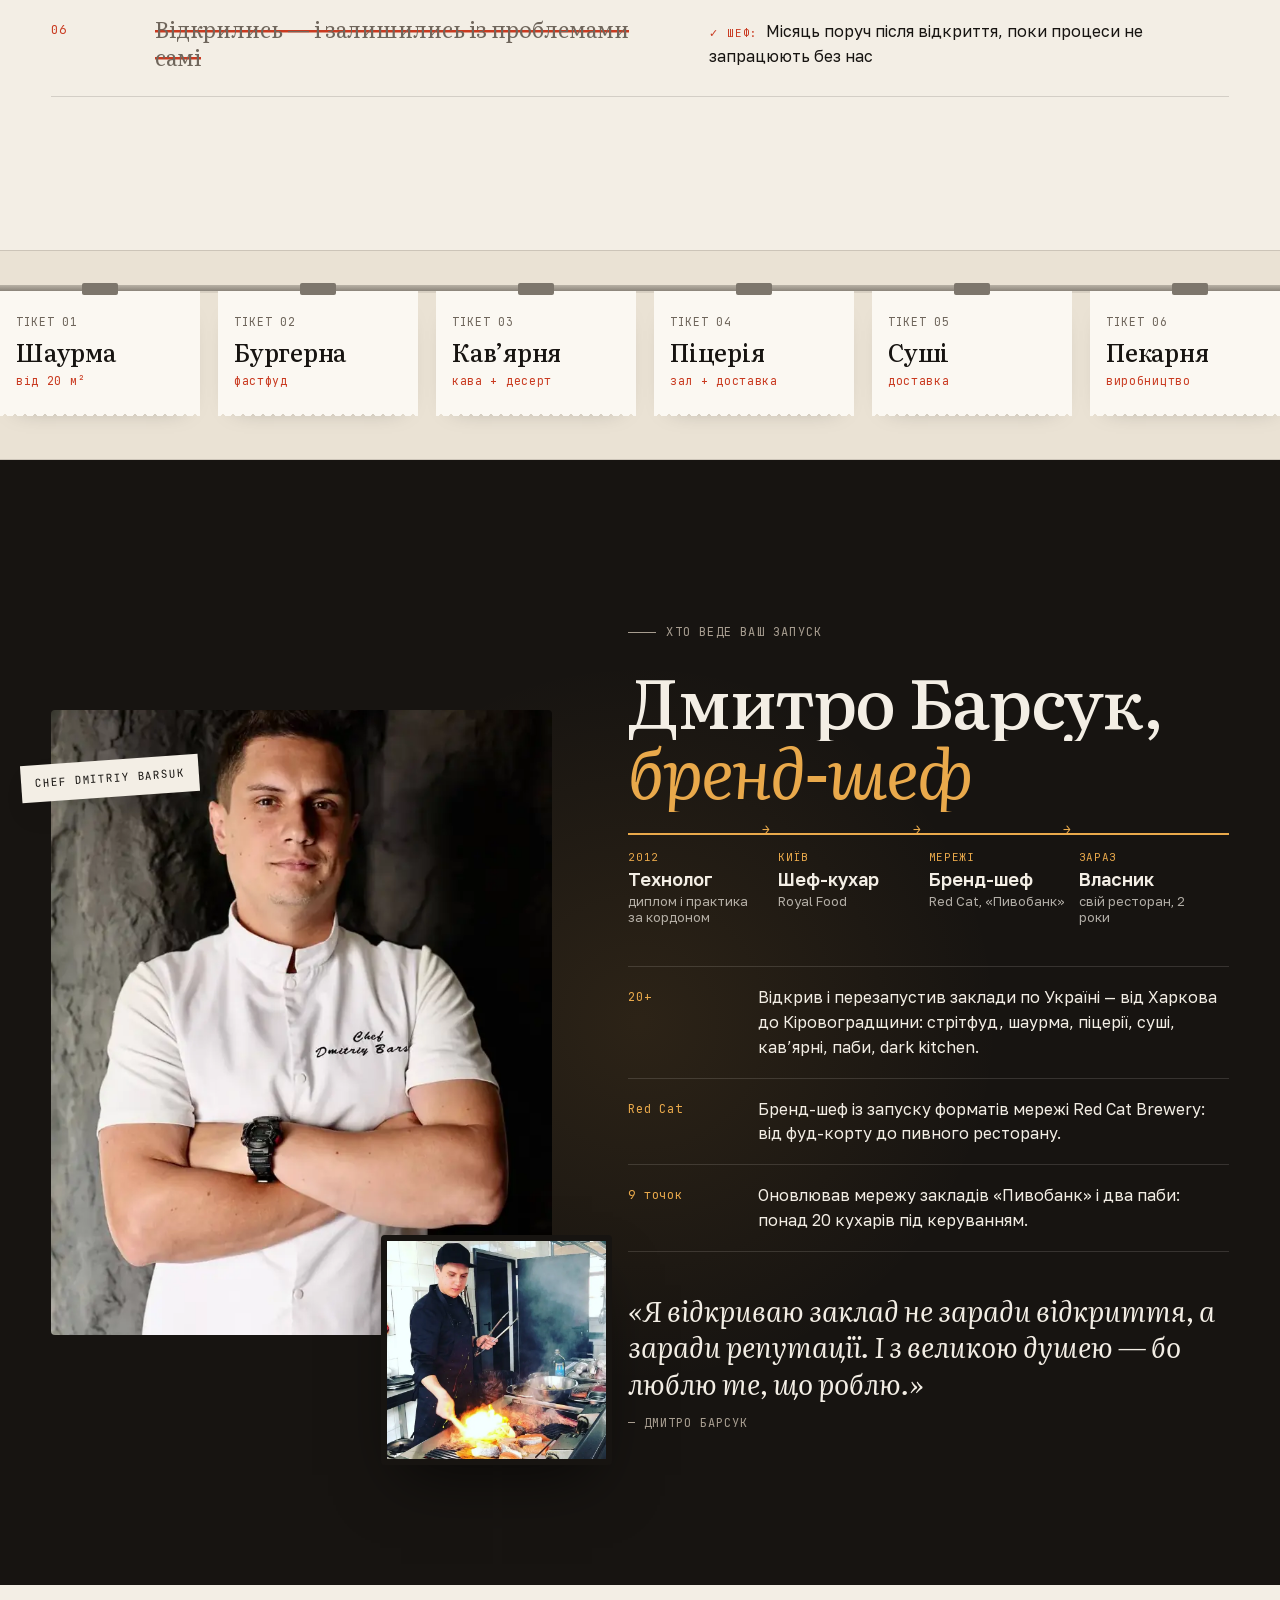
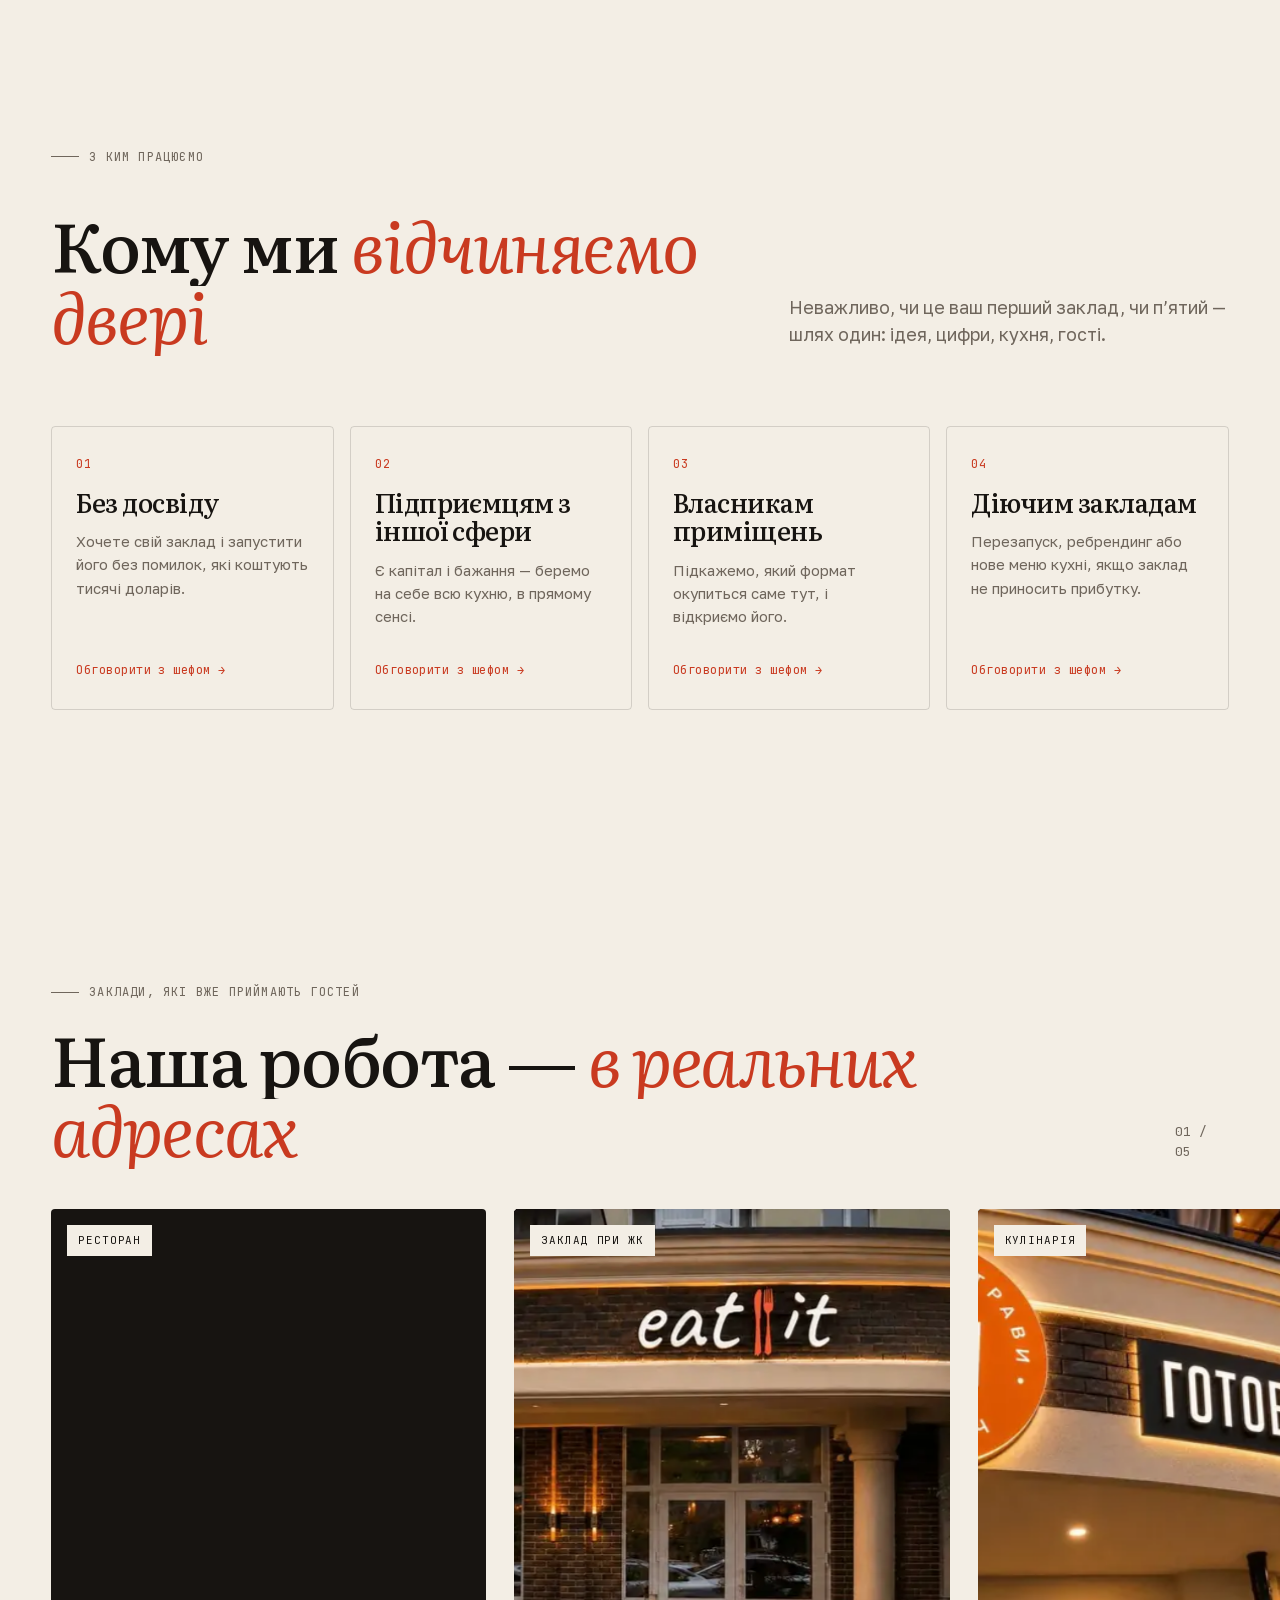
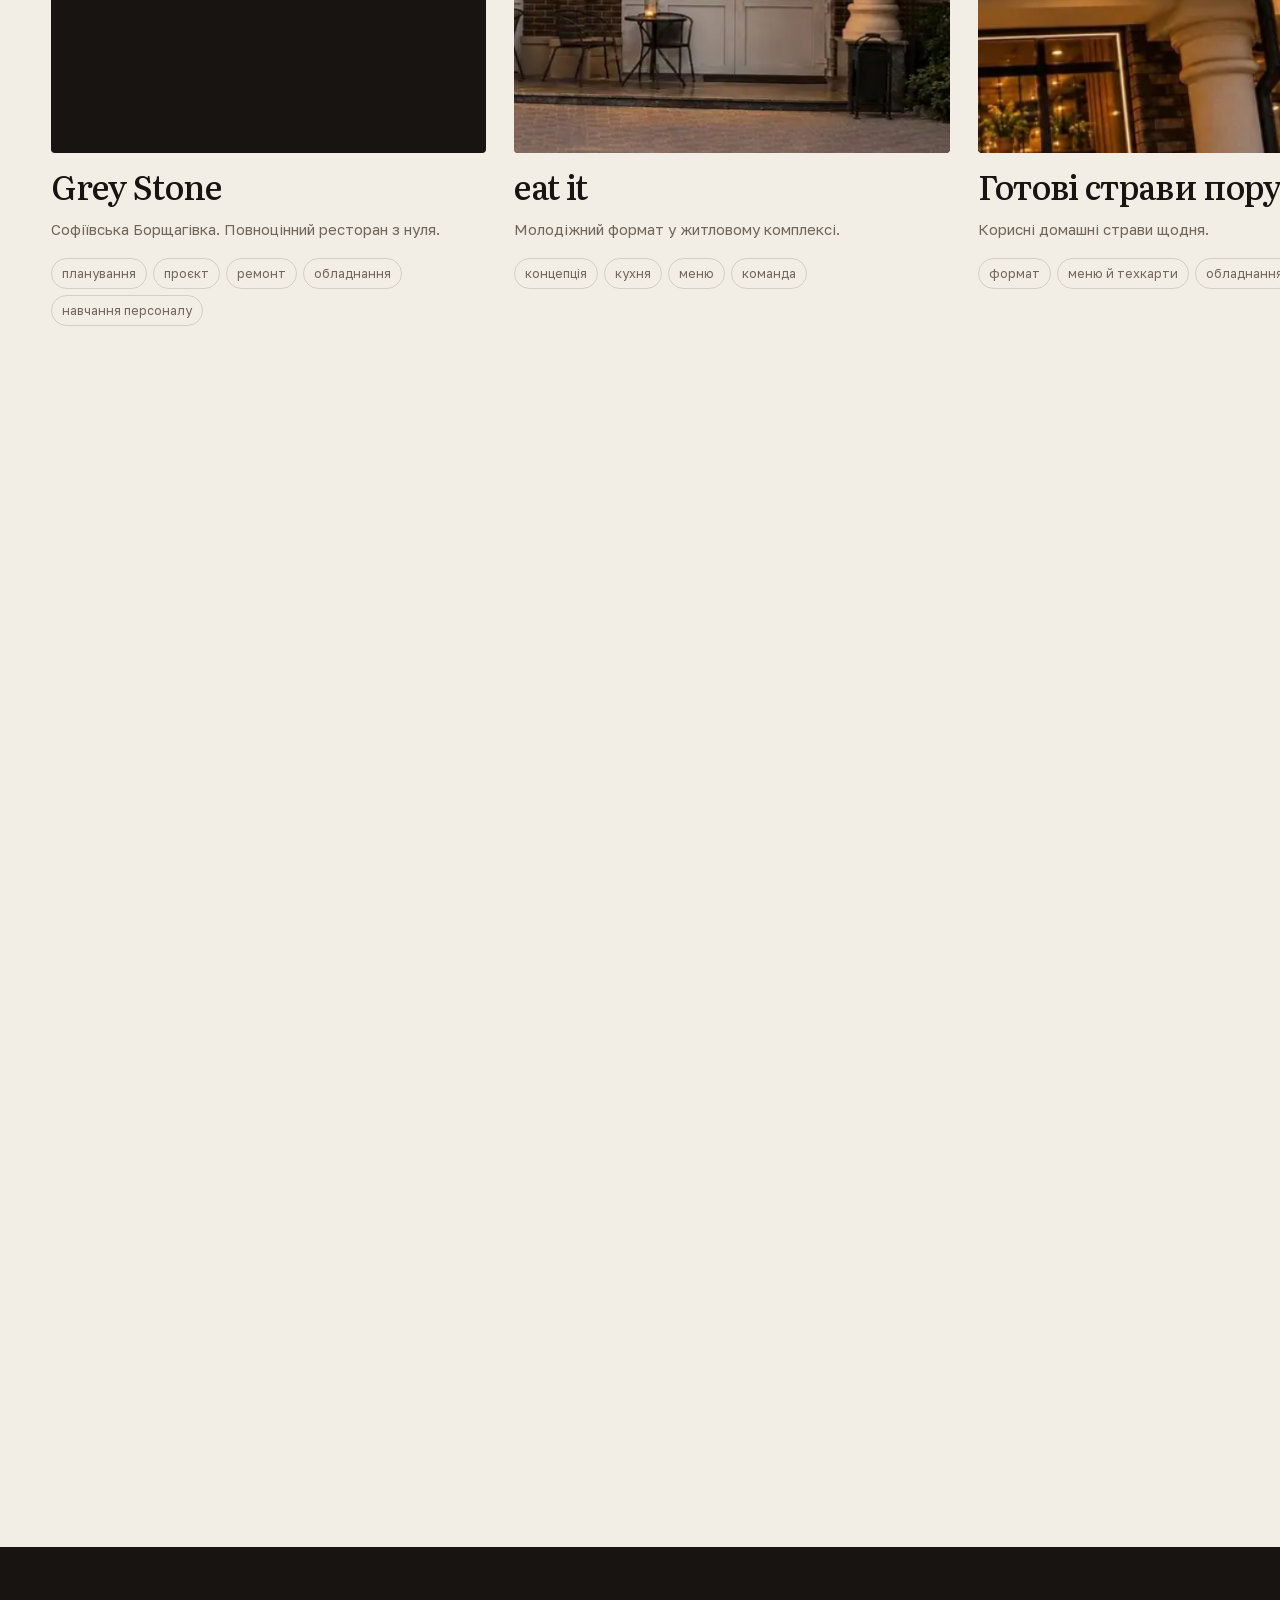
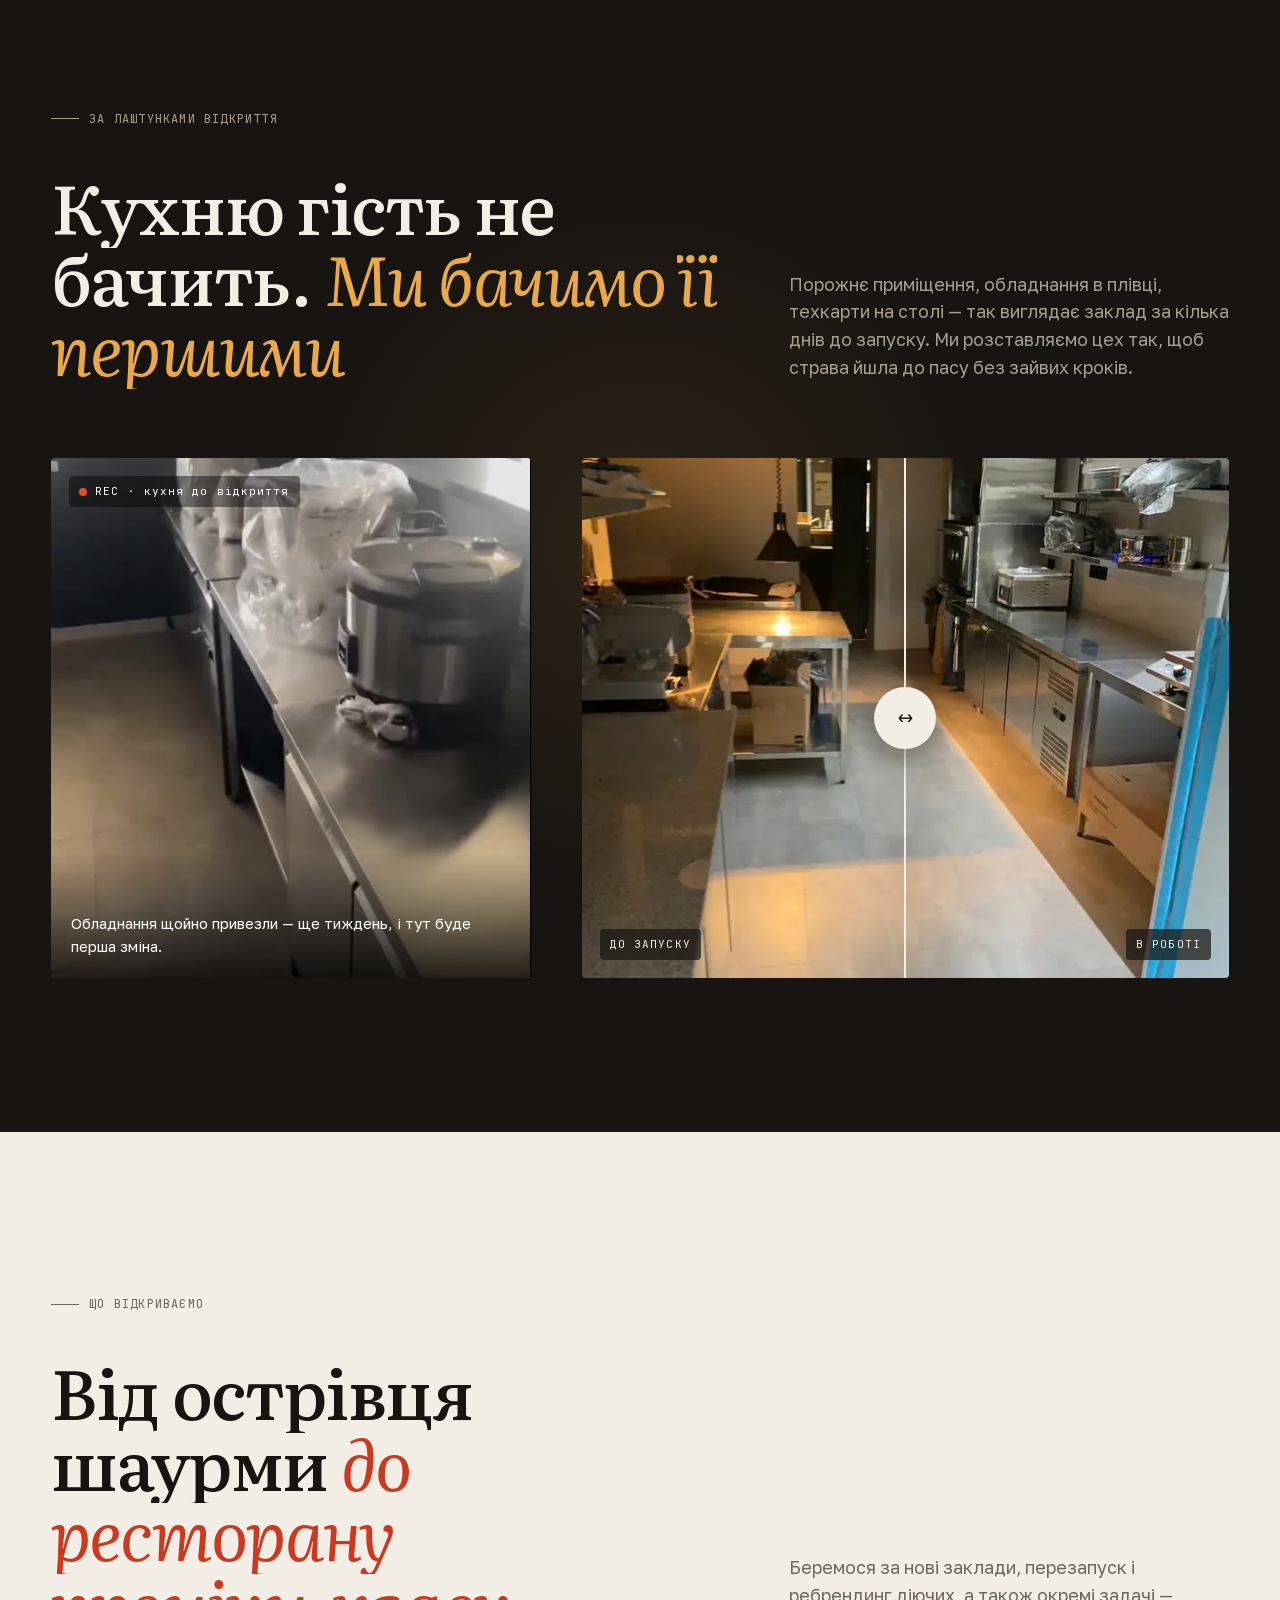
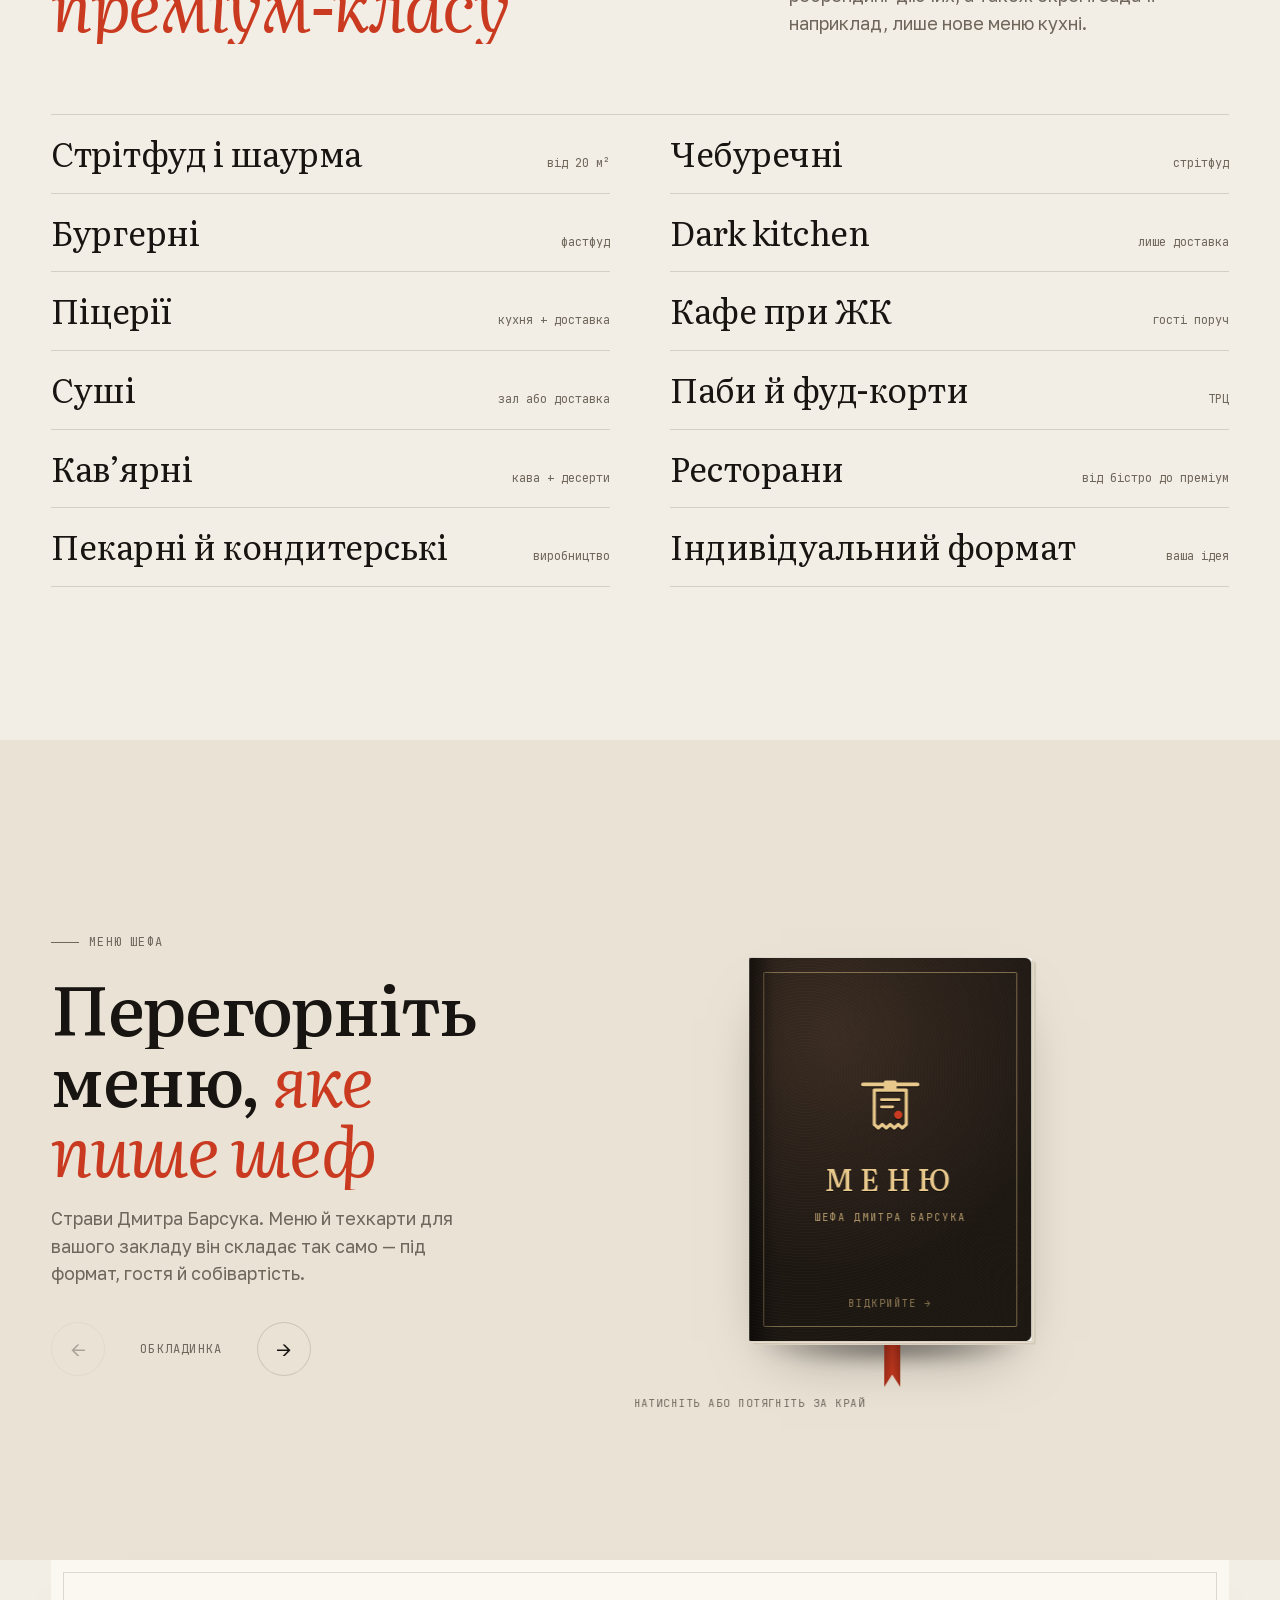
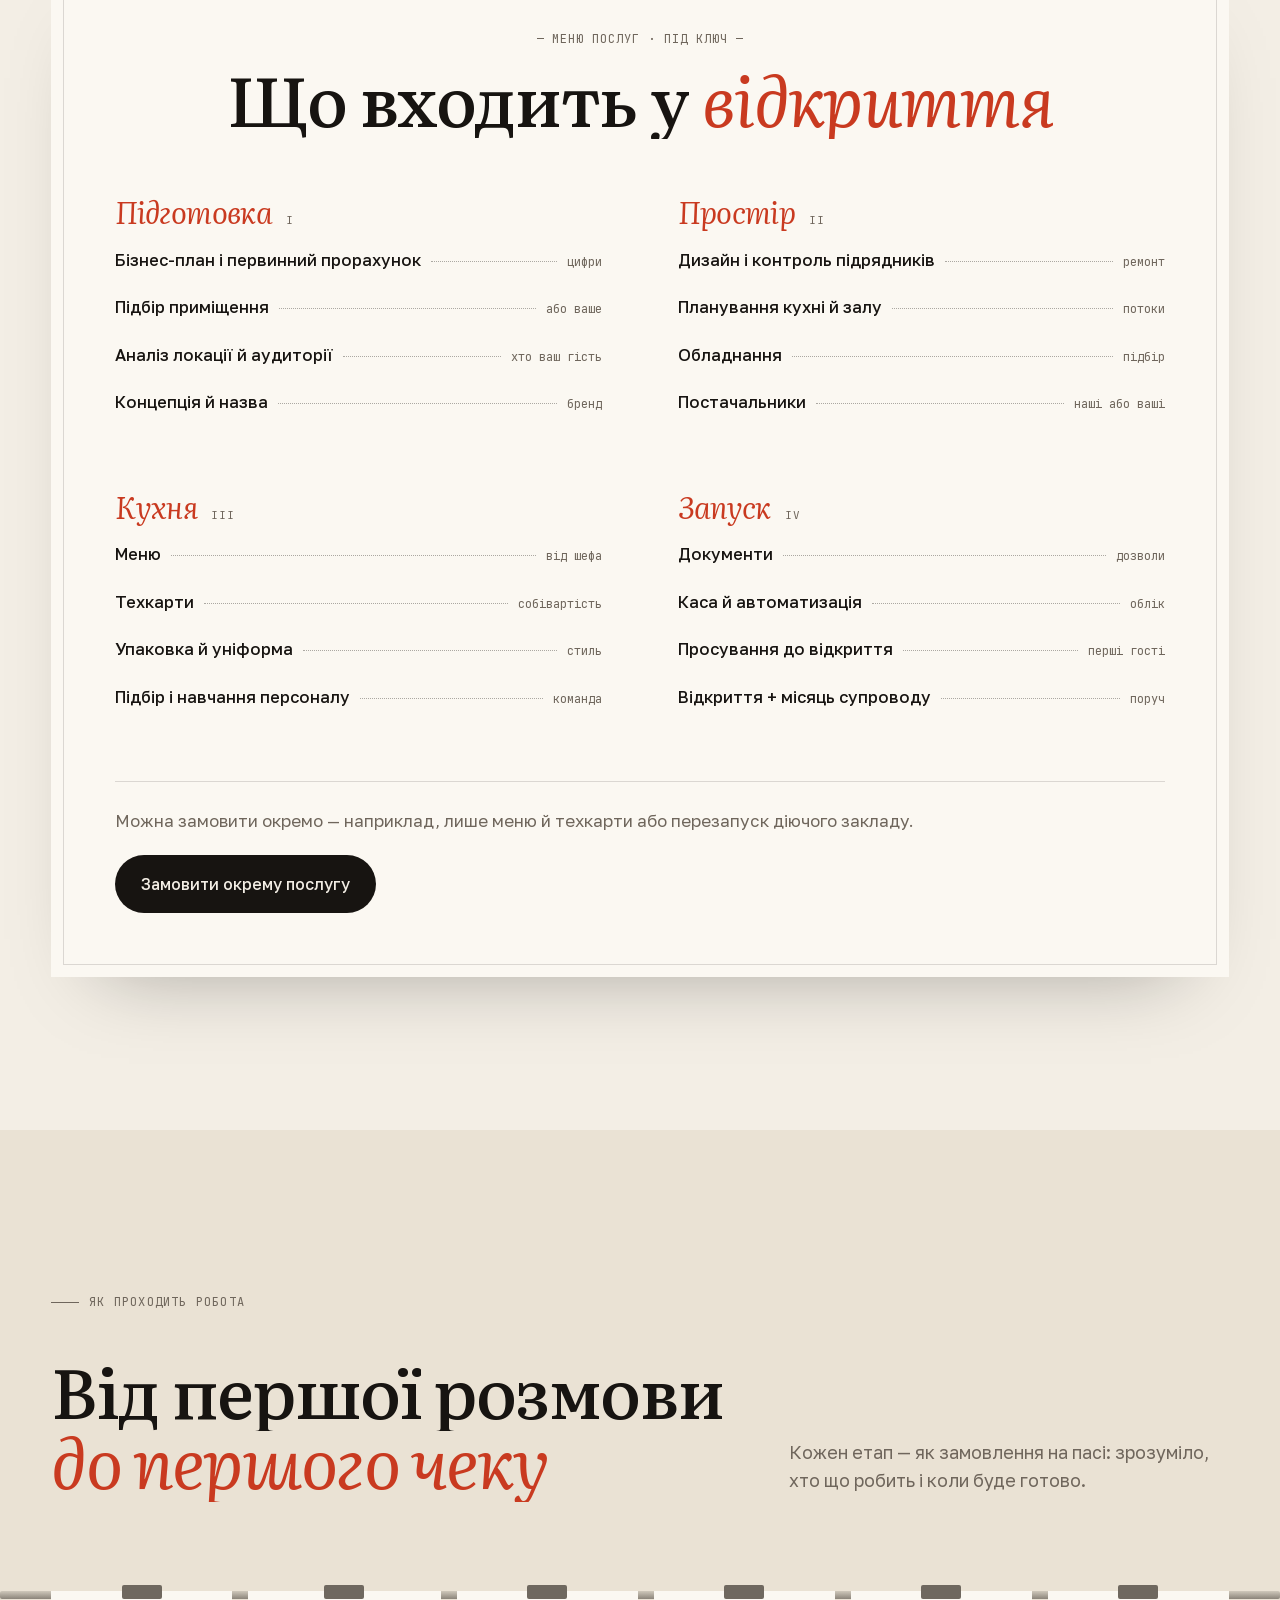
==== commit d17f0eb4: "pas: chef career path, audience block moved up with CTAs Co-Authored-By: Claude Opus 5.5 <noreply@an" ====
--- a/pas/index.html
+++ b/pas/index.html
@@ -22,7 +22,7 @@
 <link rel="preload" href="fonts/golos.woff2" as="font" type="font/woff2" crossorigin>
 <link rel="preload" as="image" href="img/d-duck-m.webp" media="(max-width:860px)">
 <link rel="preload" as="image" href="img/d-duck.webp" media="(min-width:861px)">
-<link rel="stylesheet" href="style.css?v=24">
+<link rel="stylesheet" href="style.css?v=26">
 <script>try{if(localStorage.getItem('pas-theme')==='dark')document.documentElement.classList.add('theme-dark')}catch(e){}document.documentElement.classList.replace('no-js','js');if(sessionStorage.getItem('pas-pre')||matchMedia('(prefers-reduced-motion: reduce)').matches)document.documentElement.classList.add('no-pre');</script>
 </head>
 <body>
@@ -164,14 +164,33 @@
     <div>
       <span class="label">Хто веде ваш запуск</span>
       <h2 data-split>Дмитро Барсук, <em>бренд-шеф</em></h2>
+      <ol class="path" data-r aria-label="Шлях Дмитра">
+        <li><span>2012</span><b>Технолог</b><i>диплом і практика за кордоном</i></li>
+        <li><span>Київ</span><b>Шеф-кухар</b><i>Royal Food</i></li>
+        <li><span>мережі</span><b>Бренд-шеф</b><i>Red Cat, «Пивобанк»</i></li>
+        <li><span>зараз</span><b>Власник</b><i>свій ресторан, 2 роки</i></li>
+      </ol>
       <ul class="facts">
-        <li data-r><span>з 2012</span>У громадському харчуванні. Диплом технолога харчової промисловості й закордонна практика.</li>
         <li data-r><span>20+</span>Відкрив і перезапустив заклади по Україні — від Харкова до Кіровоградщини: стрітфуд, шаурма, піцерії, суші, кав’ярні, паби, dark kitchen.</li>
         <li data-r><span>Red Cat</span>Бренд-шеф із запуску форматів мережі Red Cat Brewery: від фуд-корту до пивного ресторану.</li>
         <li data-r><span>9 точок</span>Оновлював мережу закладів «Пивобанк» і два паби: понад 20 кухарів під керуванням.</li>
-        <li data-r><span>зараз</span>Керує рестораном, який відкрив з нуля, — працює вже два роки.</li>
       </ul>
       <p class="quote" data-r>«Я відкриваю заклад не заради відкриття, а заради репутації. І з великою душею — бо люблю те, що роблю.»<small>— Дмитро Барсук</small></p>
+    </div>
+  </div>
+</section>
+
+<section class="sec" id="dlia-koho">
+  <div class="wrap">
+    <div class="sec-head">
+      <div><span class="label">З ким працюємо</span><h2 style="margin-top:20px" data-split>Кому ми <em>відчиняємо двері</em></h2></div>
+      <p class="lead" data-r>Неважливо, чи це ваш перший заклад, чи п’ятий — шлях один: ідея, цифри, кухня, гості.</p>
+    </div>
+    <div class="who">
+      <div class="wc" data-r><span class="mono">01</span><h3>Без досвіду</h3><p>Хочете свій заклад і запустити його без помилок, які коштують тисячі доларів.</p><a href="#kontakt" class="wc__go">Обговорити з шефом →</a></div>
+      <div class="wc" data-r><span class="mono">02</span><h3>Підприємцям з іншої сфери</h3><p>Є капітал і бажання — беремо на себе всю кухню, в прямому сенсі.</p><a href="#kontakt" class="wc__go">Обговорити з шефом →</a></div>
+      <div class="wc" data-r><span class="mono">03</span><h3>Власникам приміщень</h3><p>Підкажемо, який формат окупиться саме тут, і відкриємо його.</p><a href="#kontakt" class="wc__go">Обговорити з шефом →</a></div>
+      <div class="wc" data-r><span class="mono">04</span><h3>Діючим закладам</h3><p>Перезапуск, ребрендинг або нове меню кухні, якщо заклад не приносить прибутку.</p><a href="#kontakt" class="wc__go">Обговорити з шефом →</a></div>
     </div>
   </div>
 </section>
@@ -391,20 +410,6 @@
 </section>
 
 <!-- WHO -->
-<section class="sec" id="dlia-koho">
-  <div class="wrap">
-    <div class="sec-head">
-      <div><span class="label">З ким працюємо</span><h2 style="margin-top:20px" data-split>Кому ми <em>відчиняємо двері</em></h2></div>
-      <p class="lead" data-r>Неважливо, чи це ваш перший заклад, чи п’ятий — шлях один: ідея, цифри, кухня, гості.</p>
-    </div>
-    <div class="who">
-      <div class="wc" data-r><span class="mono">01</span><h3>Без досвіду</h3><p>Хочете свій заклад і запустити його без помилок, які коштують тисячі доларів.</p></div>
-      <div class="wc" data-r><span class="mono">02</span><h3>Підприємцям з іншої сфери</h3><p>Є капітал і бажання — беремо на себе всю кухню, в прямому сенсі.</p></div>
-      <div class="wc" data-r><span class="mono">03</span><h3>Власникам приміщень</h3><p>Підкажемо, який формат окупиться саме тут, і відкриємо його.</p></div>
-      <div class="wc" data-r><span class="mono">04</span><h3>Діючим закладам</h3><p>Перезапуск, ребрендинг або нове меню кухні, якщо заклад не приносить прибутку.</p></div>
-    </div>
-  </div>
-</section>
 
 
 
@@ -514,6 +519,6 @@
 <script src="js/gsap.min.js" defer></script>
 <script src="js/ScrollTrigger.min.js" defer></script>
 <script src="js/lenis.min.js" defer></script>
-<script src="app.js?v=24" defer></script>
+<script src="app.js?v=26" defer></script>
 </body>
 </html>
--- a/pas/style.css
+++ b/pas/style.css
@@ -745,3 +745,13 @@
   .hero .label{font-size:11px}
 }
 @media(min-width:861px) and (max-height:640px){.hero__cta{margin-top:18px}.hero__facts{margin-top:16px}.hero__p{font-size:15px}.hero h1{margin:12px 0 16px}}
+
+/* v16 career path */
+.path{list-style:none;display:grid;grid-template-columns:repeat(4,1fr);gap:0;margin:0 0 26px;counter-reset:p}
+.path li{position:relative;padding:14px 14px 14px 0;border-top:2px solid var(--amber);display:flex;flex-direction:column;gap:3px}
+.path li:not(:last-child)::after{content:"→";position:absolute;right:8px;top:-15px;font-family:var(--mono);font-size:13px;color:var(--amber);background:inherit}
+.path li span{font-family:var(--mono);font-size:11px;letter-spacing:.06em;text-transform:uppercase;color:var(--amber)}
+.path li b{font-size:18px;font-weight:600;line-height:1.15}
+.path li i{font-style:normal;font-size:13px;opacity:.7;line-height:1.3}
+@media(max-width:560px){.path{grid-template-columns:1fr 1fr;row-gap:6px}.path li:nth-child(2)::after{display:none}}
+.wc{display:flex;flex-direction:column}.wc__go{margin-top:auto;padding-top:18px;font-family:var(--mono);font-size:12px;letter-spacing:.04em;color:var(--red,#C0392B);text-decoration:none}.wc__go:hover{text-decoration:underline}
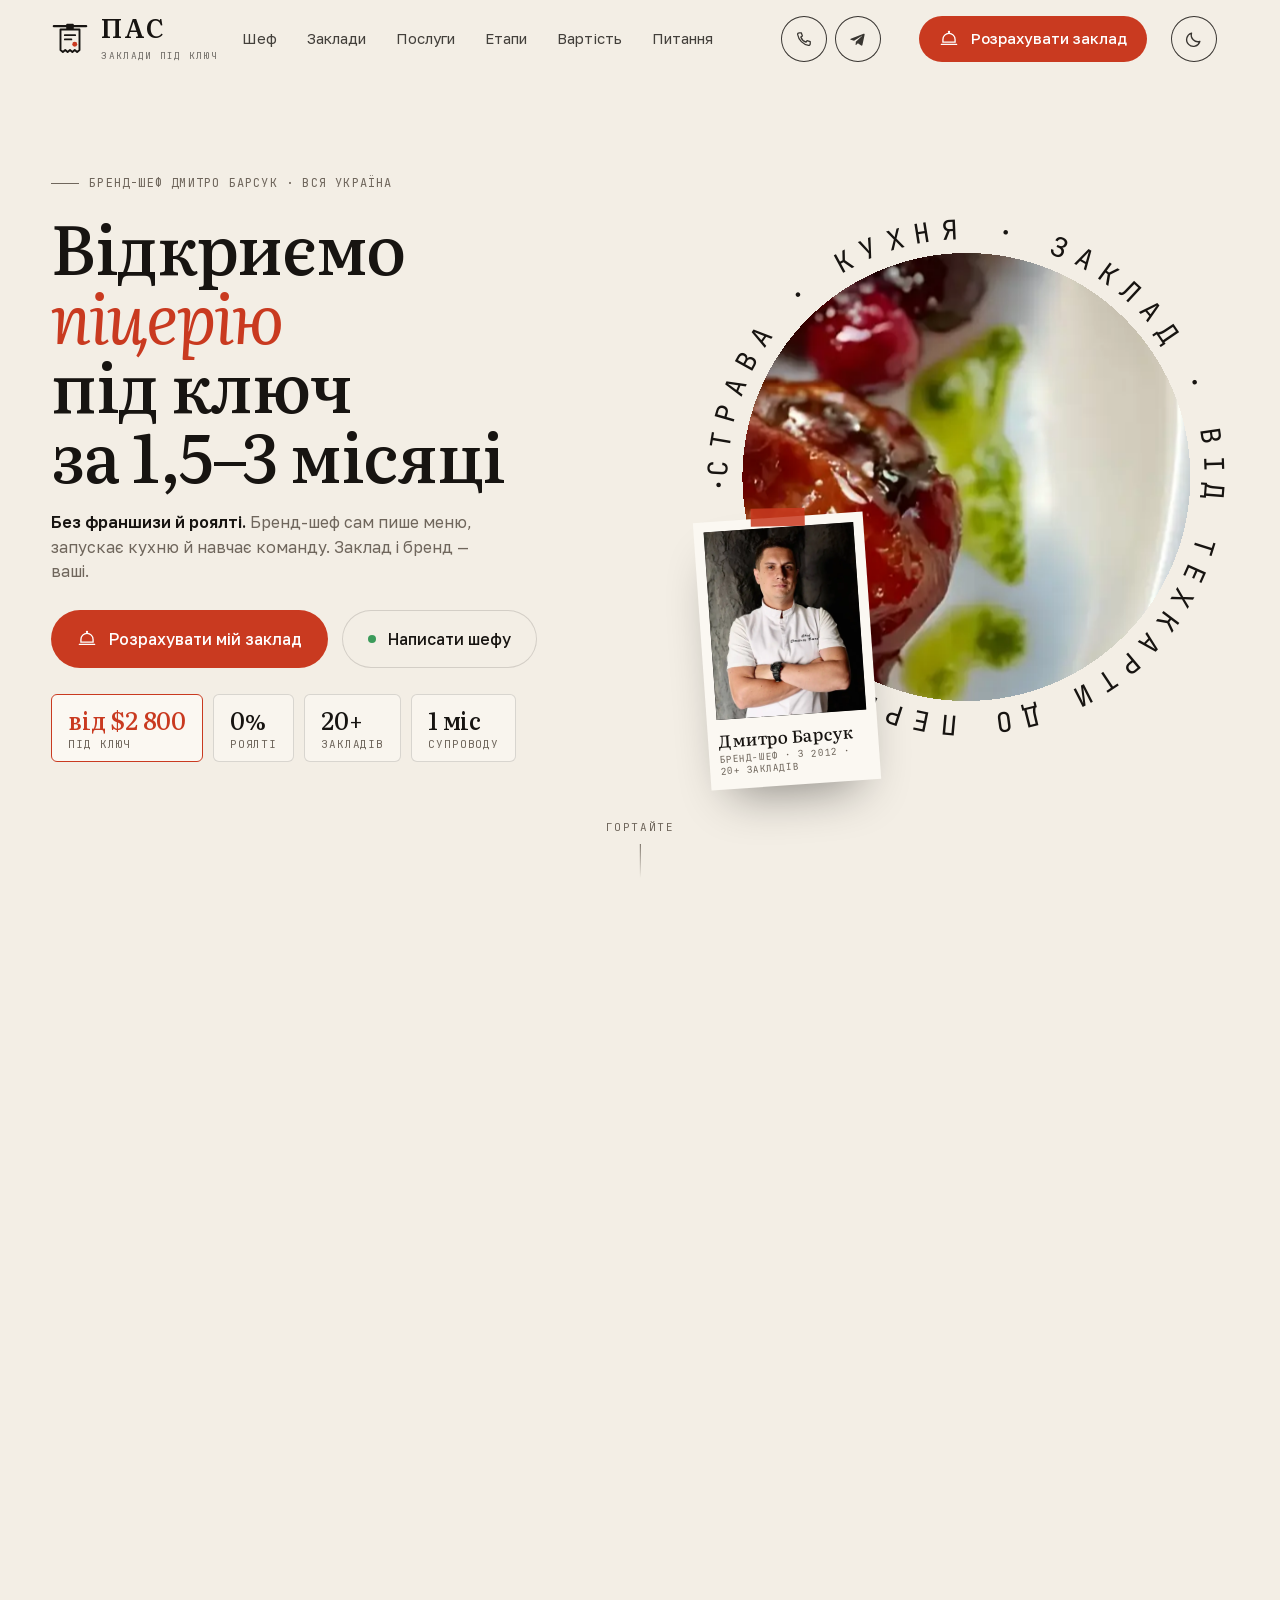
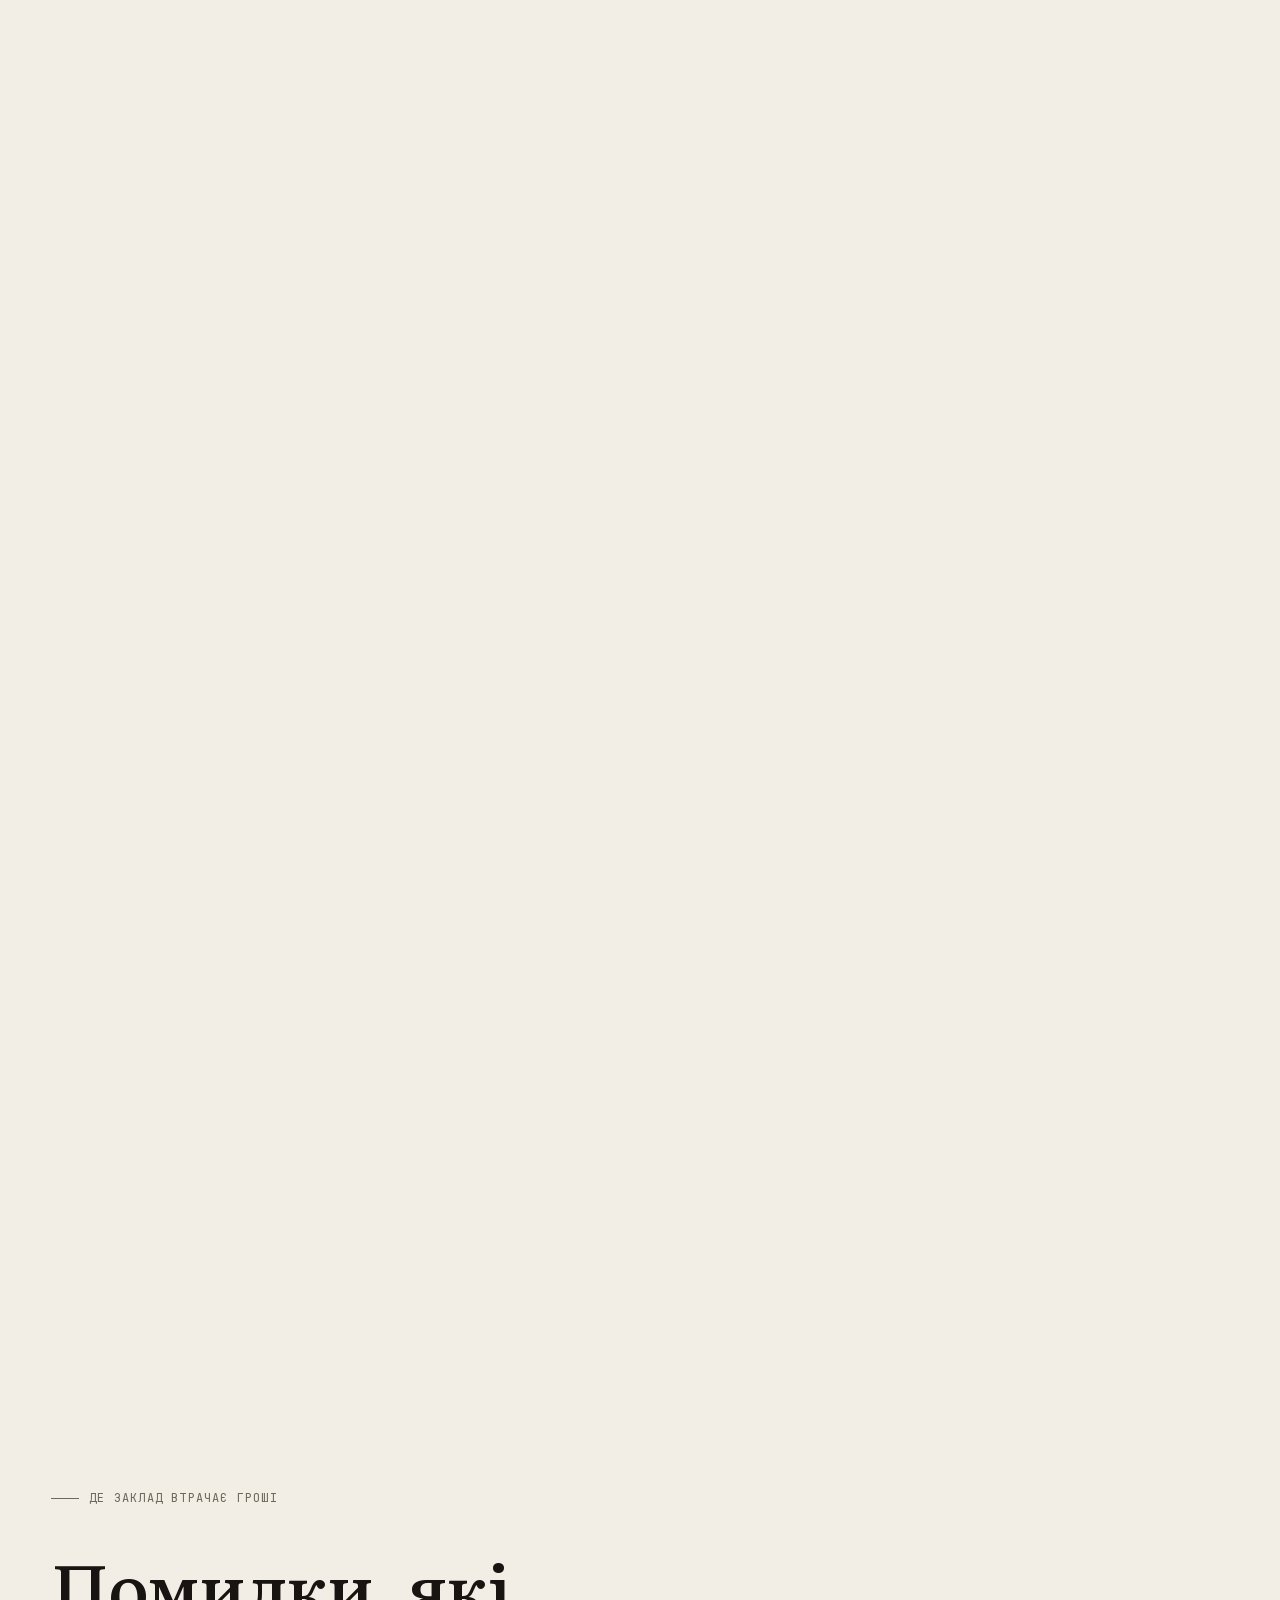
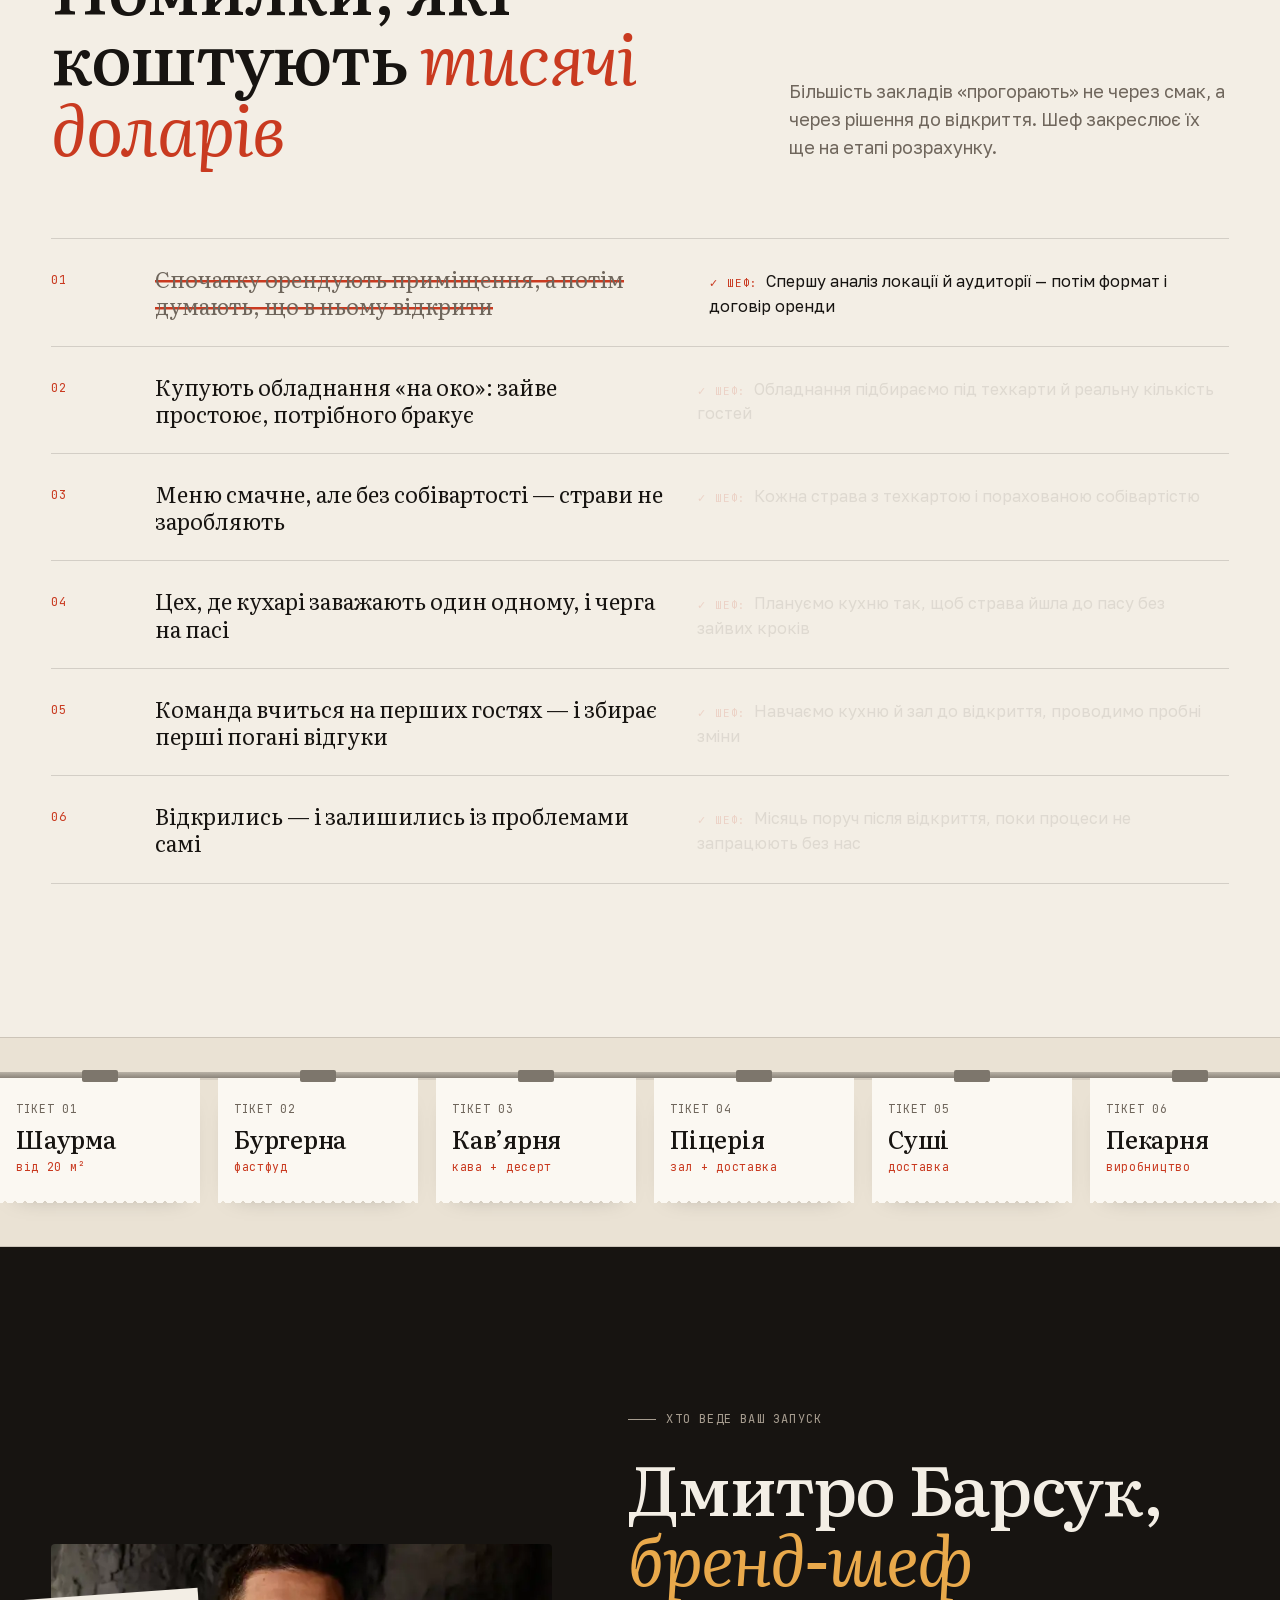
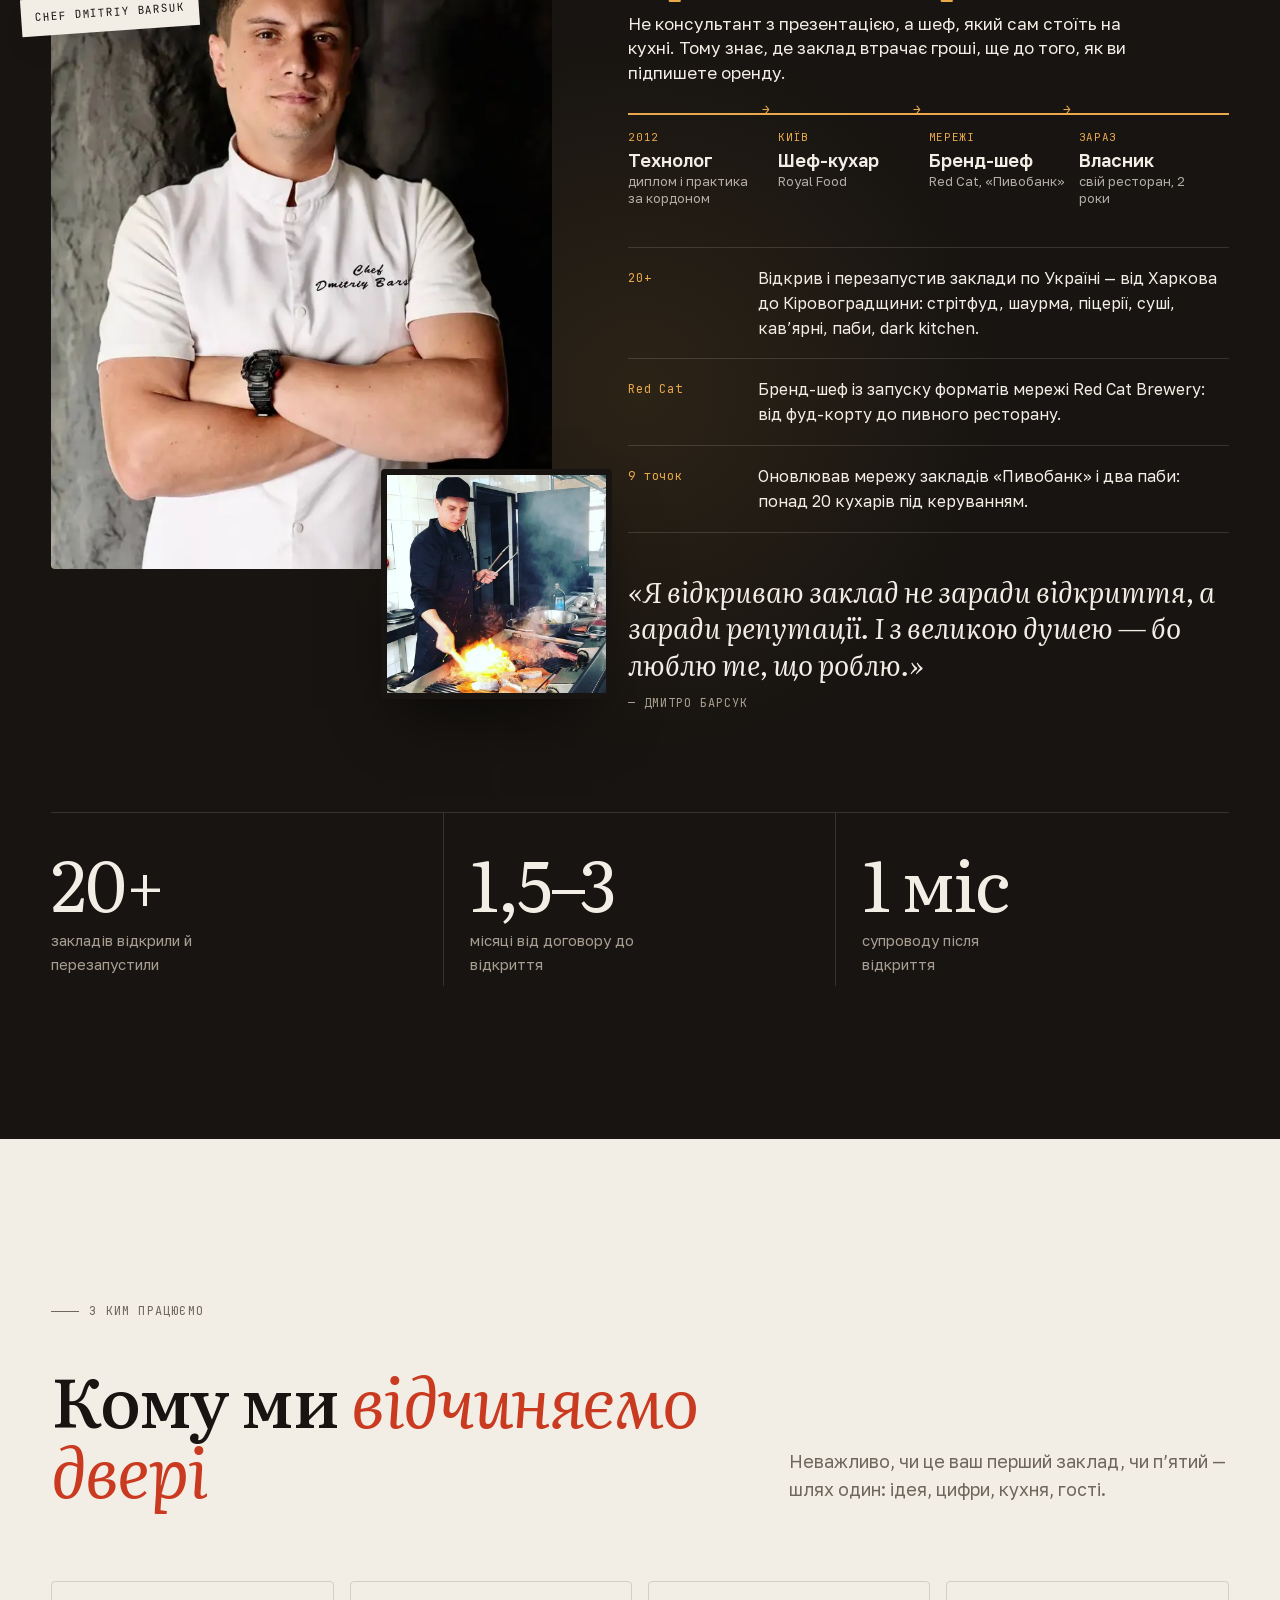
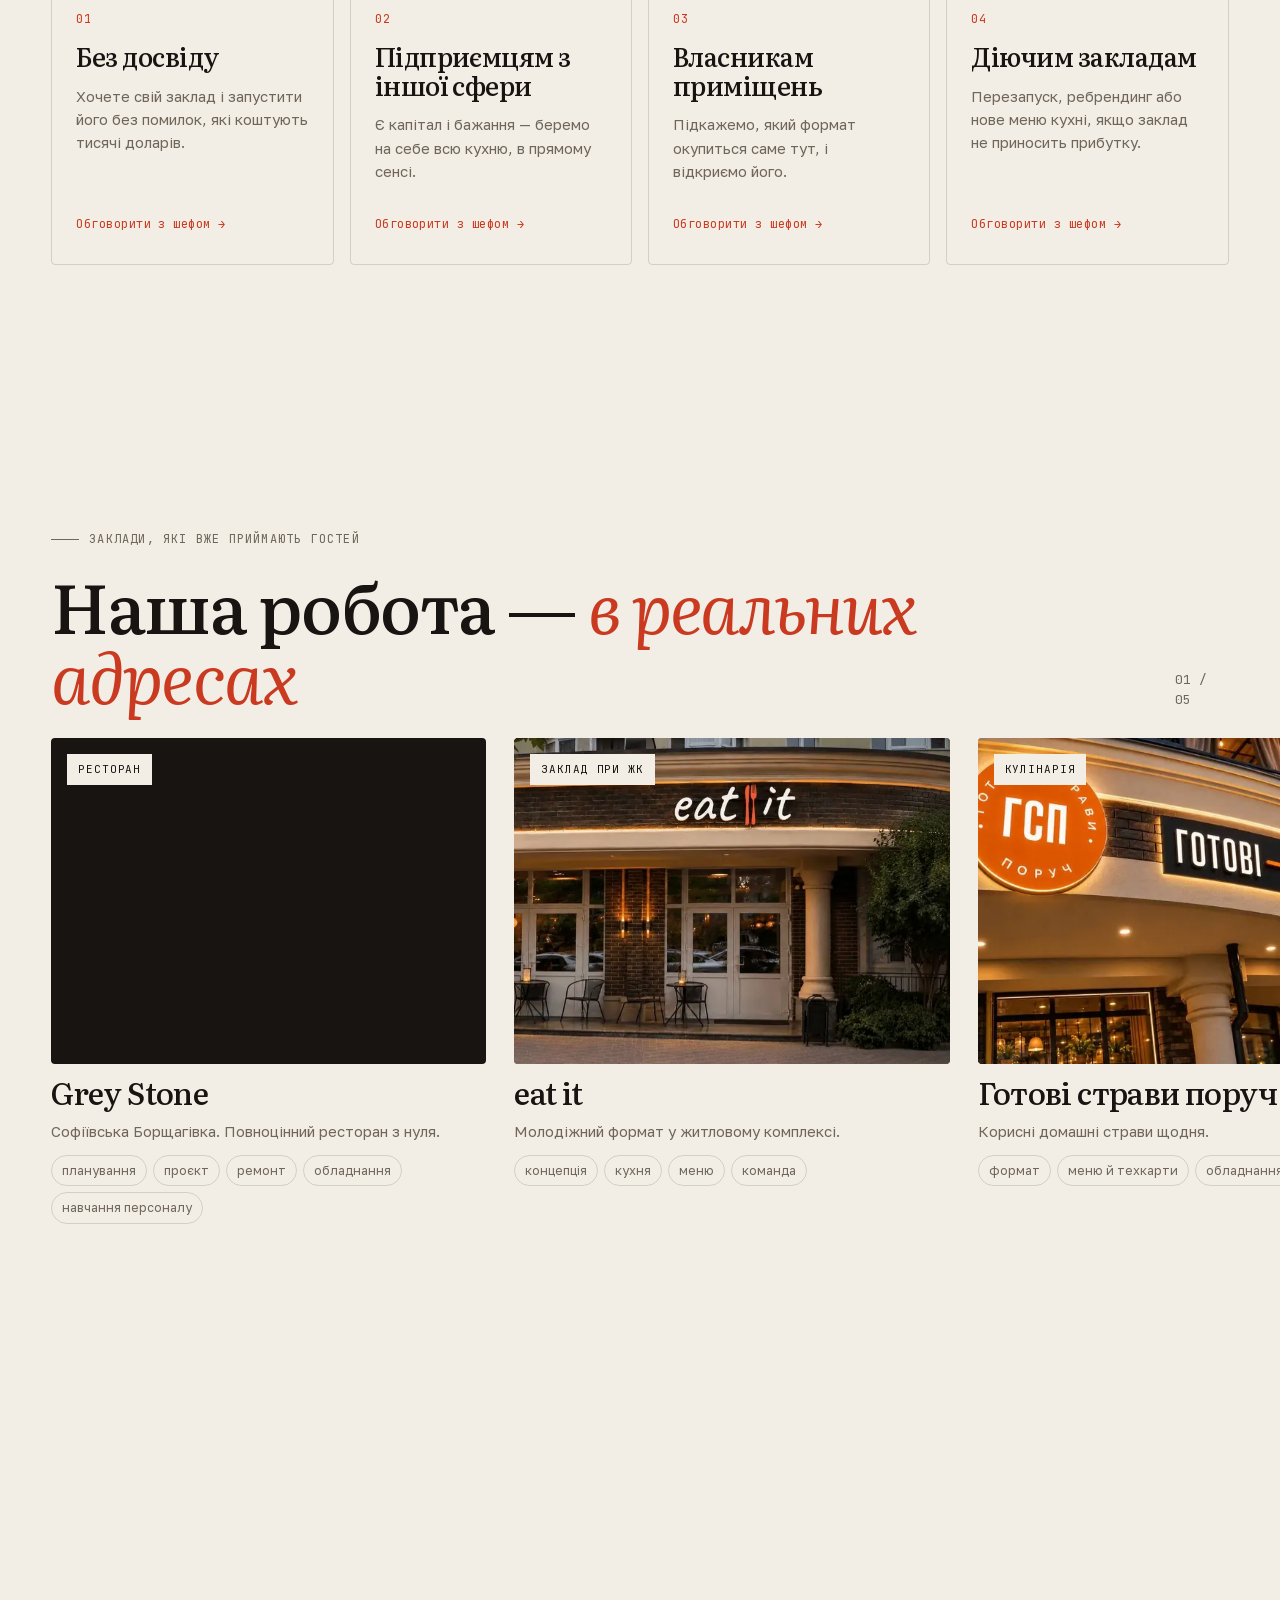
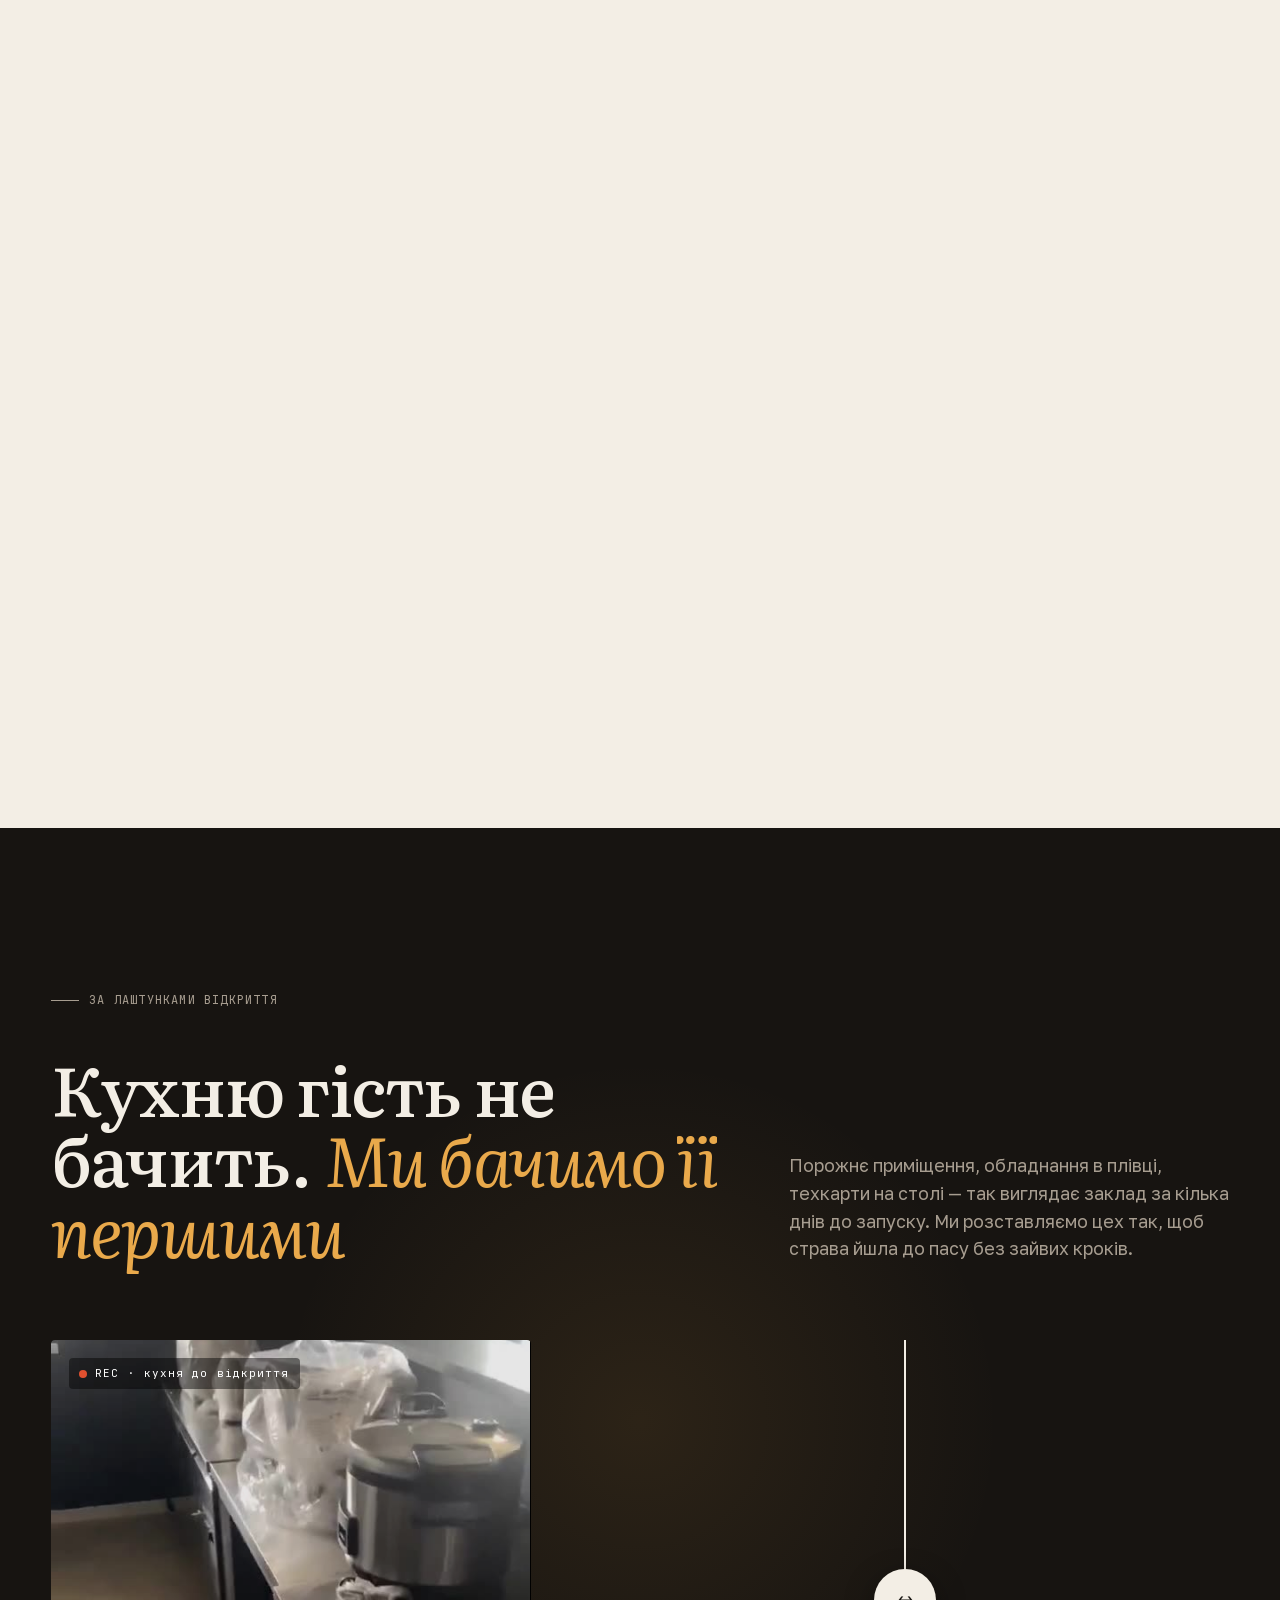
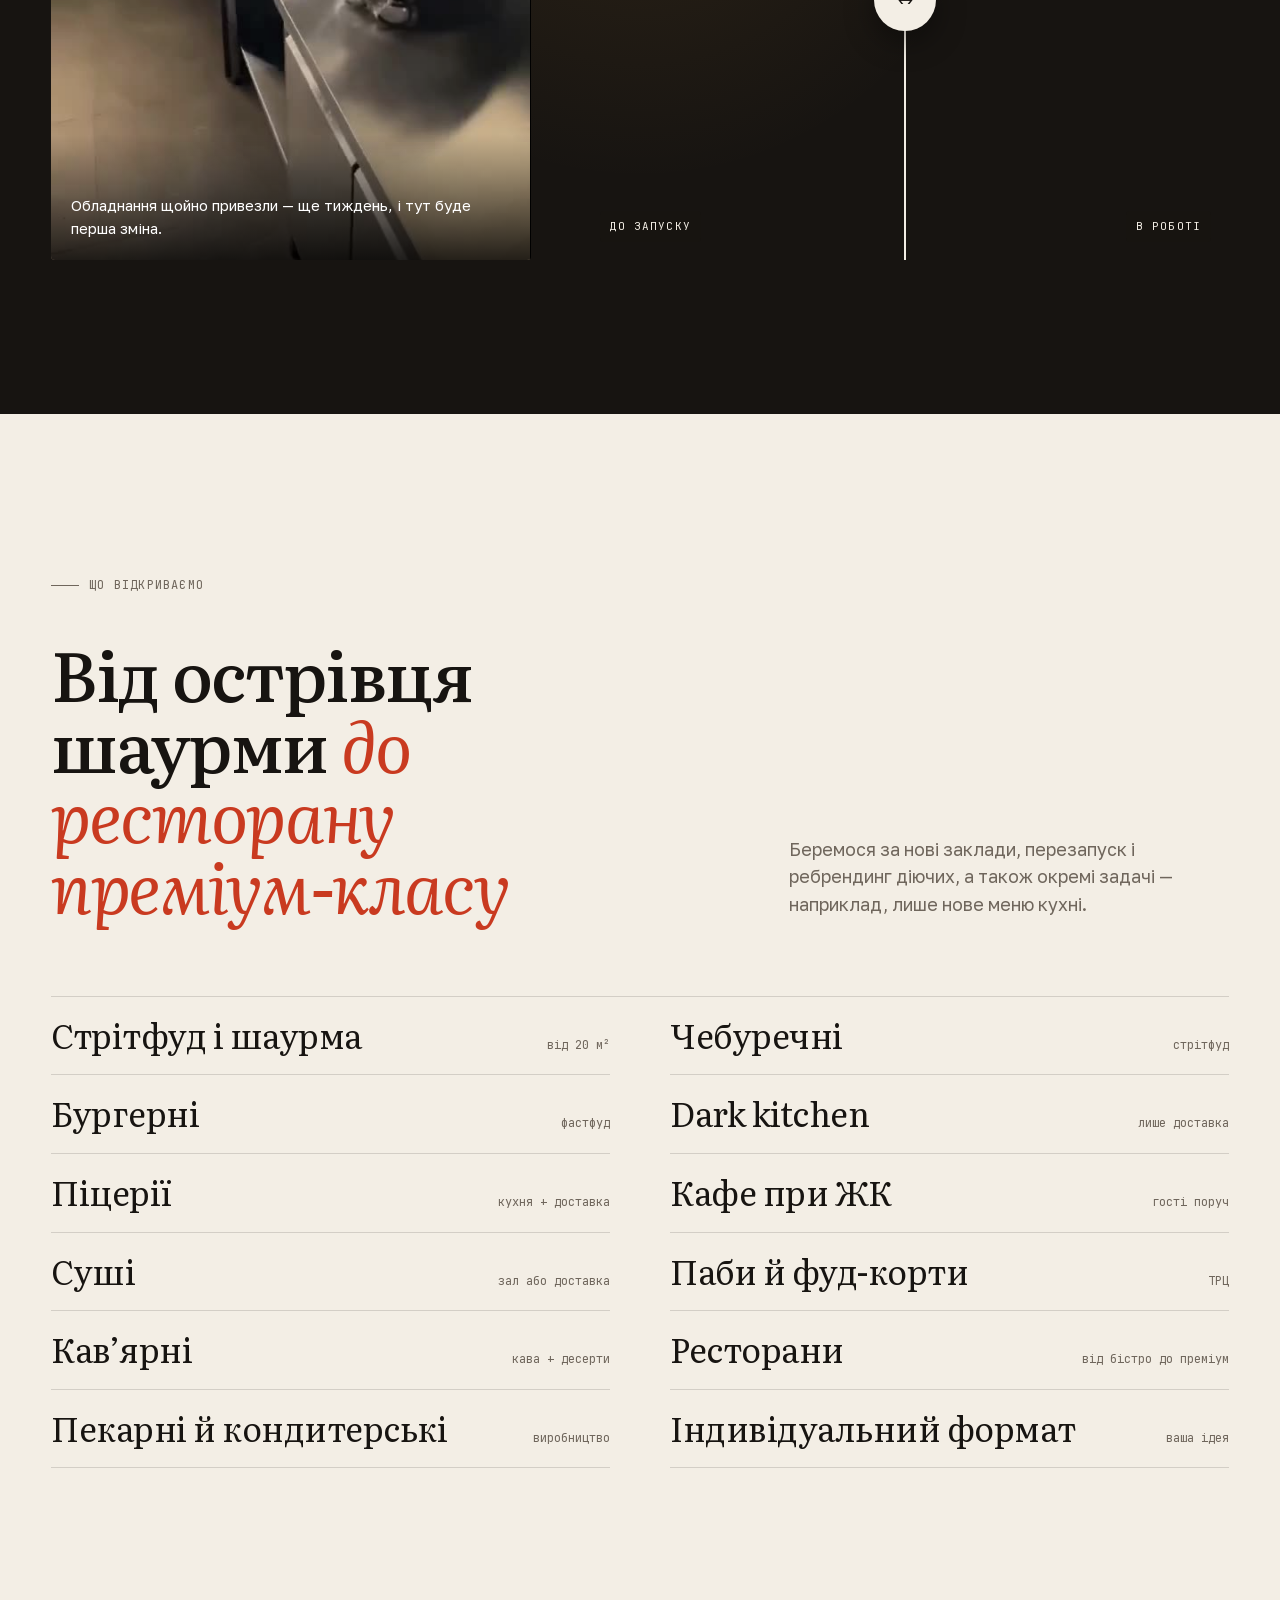
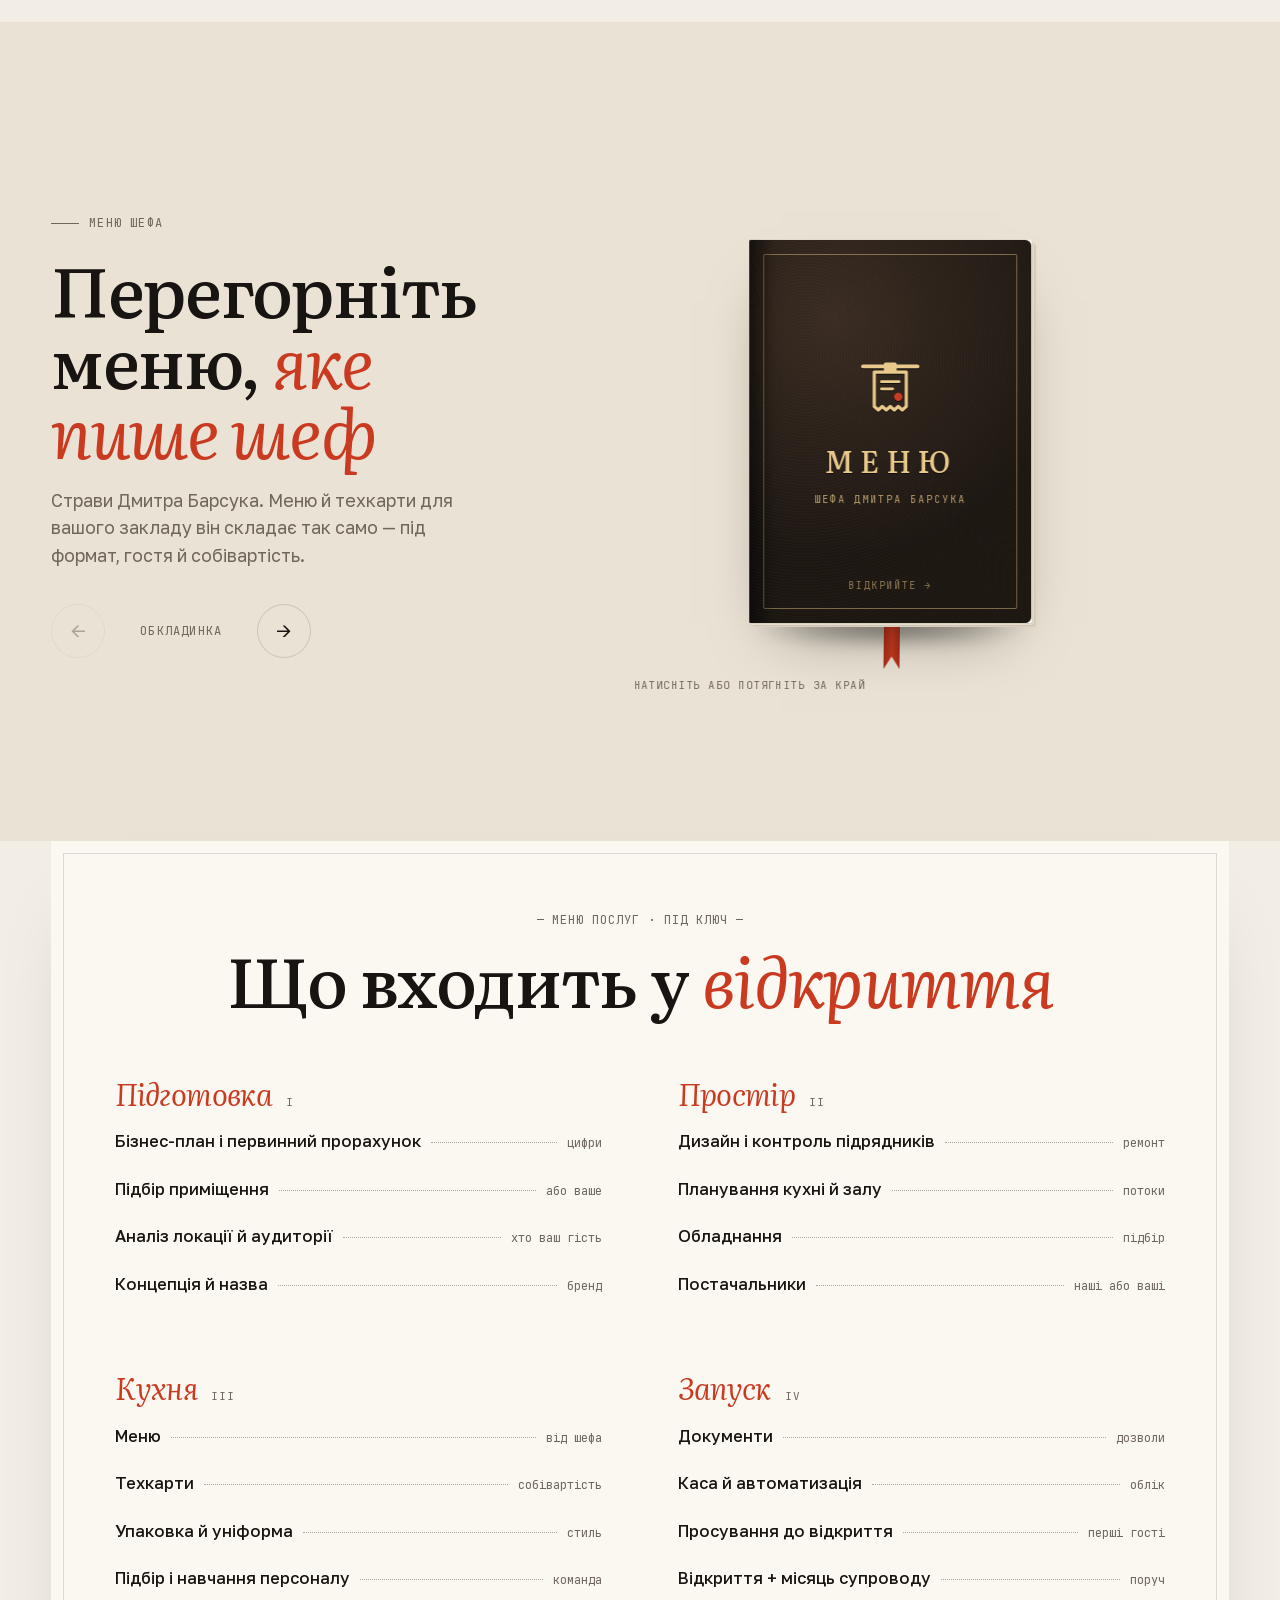
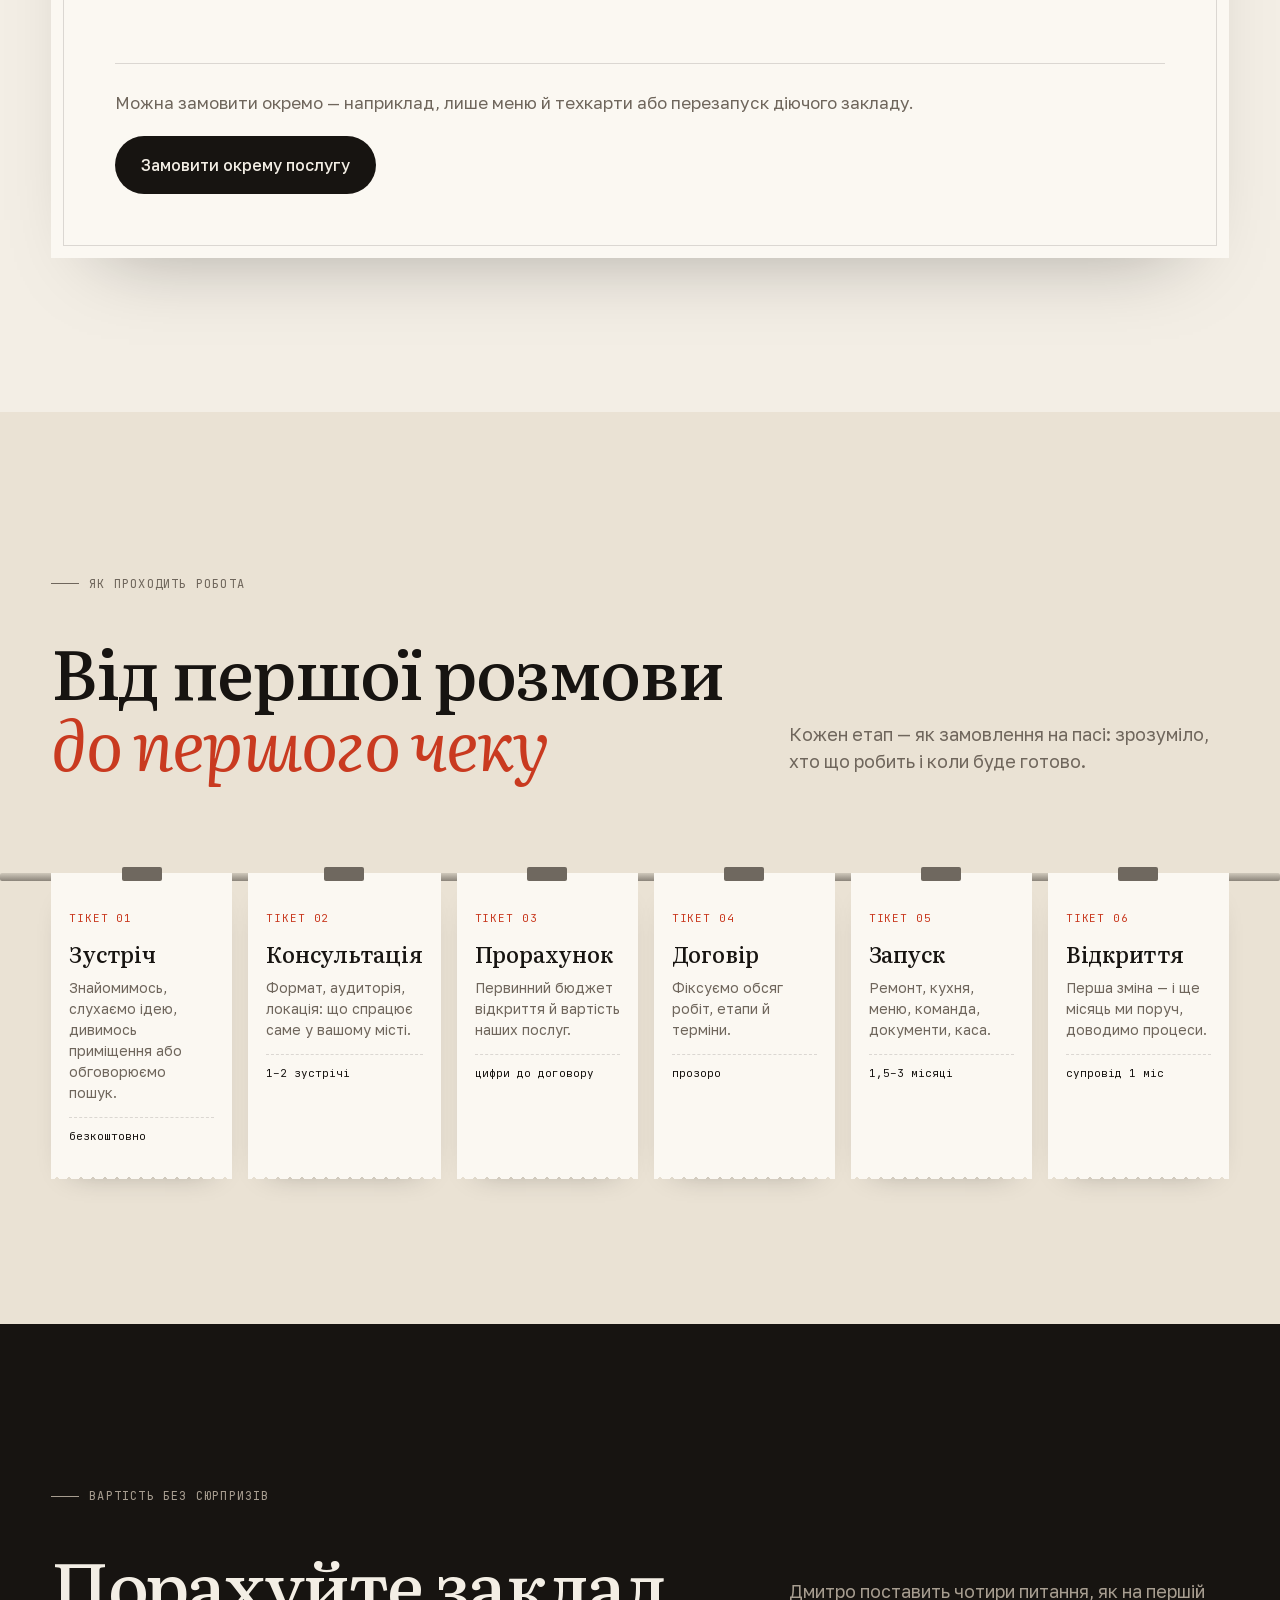
==== commit b588780c: "pas: mentor fixes — merge chef blocks, project cards fit short screens, descender clipping Co-Author" ====
--- a/pas/index.html
+++ b/pas/index.html
@@ -22,7 +22,7 @@
 <link rel="preload" href="fonts/golos.woff2" as="font" type="font/woff2" crossorigin>
 <link rel="preload" as="image" href="img/d-duck-m.webp" media="(max-width:860px)">
 <link rel="preload" as="image" href="img/d-duck.webp" media="(min-width:861px)">
-<link rel="stylesheet" href="style.css?v=26">
+<link rel="stylesheet" href="style.css?v=27">
 <script>try{if(localStorage.getItem('pas-theme')==='dark')document.documentElement.classList.add('theme-dark')}catch(e){}document.documentElement.classList.replace('no-js','js');if(sessionStorage.getItem('pas-pre')||matchMedia('(prefers-reduced-motion: reduce)').matches)document.documentElement.classList.add('no-pre');</script>
 </head>
 <body>
@@ -110,23 +110,6 @@
 </section>
 
 <!-- INTRO + STATS -->
-<section class="sec" id="pro">
-  <div class="wrap">
-    <div class="intro">
-      <h2 data-split>Не консультант з презентацією, а <em>шеф, який сам стоїть на кухні</em></h2>
-      <div>
-        <p class="lead" data-r>Дмитро керує діючим рестораном, який сам відкрив з нуля, — він успішно працює вже два роки. Тому знає, де заклад втрачає гроші, ще до того, як ви підпишете оренду.</p>
-        <p class="lead" data-r>Ми ведемо запуск від ідеї до відкритих дверей: рахуємо, будуємо, пишемо меню, навчаємо команду — і відчиняємо.</p>
-      </div>
-    </div>
-    <div class="stats">
-      <div class="stat" data-r><b><span data-count="20">0</span>+</b><span>закладів відкрили й перезапустили</span></div>
-      <div class="stat" data-r><b><span data-count="2012">2012</span></b><span>рік, з якого Дмитро в HoReCa</span></div>
-      <div class="stat" data-r><b>1,5–3</b><span>місяці від договору до відкриття</span></div>
-      <div class="stat" data-r><b><span data-count="1">0</span> міс</b><span>супроводу після відкриття</span></div>
-    </div>
-  </div>
-</section>
 
 
 <!-- LOSSES -->
@@ -164,6 +147,7 @@
     <div>
       <span class="label">Хто веде ваш запуск</span>
       <h2 data-split>Дмитро Барсук, <em>бренд-шеф</em></h2>
+      <p class="chef__lead" data-r>Не консультант з презентацією, а шеф, який сам стоїть на кухні. Тому знає, де заклад втрачає гроші, ще до того, як ви підпишете оренду.</p>
       <ol class="path" data-r aria-label="Шлях Дмитра">
         <li><span>2012</span><b>Технолог</b><i>диплом і практика за кордоном</i></li>
         <li><span>Київ</span><b>Шеф-кухар</b><i>Royal Food</i></li>
@@ -176,6 +160,13 @@
         <li data-r><span>9 точок</span>Оновлював мережу закладів «Пивобанк» і два паби: понад 20 кухарів під керуванням.</li>
       </ul>
       <p class="quote" data-r>«Я відкриваю заклад не заради відкриття, а заради репутації. І з великою душею — бо люблю те, що роблю.»<small>— Дмитро Барсук</small></p>
+    </div>
+  </div>
+  <div class="wrap">
+    <div class="stats stats--d">
+      <div class="stat" data-r><b><span data-count="20">0</span>+</b><span>закладів відкрили й перезапустили</span></div>
+      <div class="stat" data-r><b>1,5–3</b><span>місяці від договору до відкриття</span></div>
+      <div class="stat" data-r><b><span data-count="1">0</span> міс</b><span>супроводу після відкриття</span></div>
     </div>
   </div>
 </section>
@@ -519,6 +510,6 @@
 <script src="js/gsap.min.js" defer></script>
 <script src="js/ScrollTrigger.min.js" defer></script>
 <script src="js/lenis.min.js" defer></script>
-<script src="app.js?v=26" defer></script>
+<script src="app.js?v=27" defer></script>
 </body>
 </html>
--- a/pas/style.css
+++ b/pas/style.css
@@ -100,7 +100,7 @@
 .hero__copy{position:absolute;inset:0;display:flex;flex-direction:column;justify-content:center;padding:110px var(--pad) 60px;max-width:var(--max);margin:0 auto;z-index:3;pointer-events:none}
 .hero__copy>*{pointer-events:auto}
 .hero h1{font-size:clamp(44px,5.7vw,96px);max-width:9.4em;margin:26px 0 30px}
-.hero h1 .w{display:inline-block;overflow:hidden;vertical-align:top;padding-bottom:.08em;margin-bottom:-.08em}
+.hero h1 .w{display:inline-block;overflow:hidden;vertical-align:top;padding-bottom:.22em;margin-bottom:-.22em}
 .hero h1 .w>span{display:inline-block}
 .hero__p{max-width:44ch;font-size:clamp(16px,1.25vw,19px);color:var(--muted)}
 .hero__cta{display:flex;flex-wrap:wrap;gap:14px;margin-top:34px}
@@ -755,3 +755,22 @@
 .path li i{font-style:normal;font-size:13px;opacity:.7;line-height:1.3}
 @media(max-width:560px){.path{grid-template-columns:1fr 1fr;row-gap:6px}.path li:nth-child(2)::after{display:none}}
 .wc{display:flex;flex-direction:column}.wc__go{margin-top:auto;padding-top:18px;font-family:var(--mono);font-size:12px;letter-spacing:.04em;color:var(--red,#C0392B);text-decoration:none}.wc__go:hover{text-decoration:underline}
+
+/* v17 mentor fixes */
+.chef__lead{font-size:clamp(17px,1.3vw,20px);line-height:1.45;opacity:.85;margin:-8px 0 28px;max-width:46ch}
+.stats--d{grid-template-columns:repeat(3,1fr);margin-top:clamp(60px,8vw,100px);border-top:1px solid var(--line-d)}
+.stats--d .stat{border-right-color:var(--line-d)}
+.stats--d .stat>span{color:var(--muted-d)}
+@media(max-width:860px){.stats--d{grid-template-columns:1fr 1fr 1fr}.stats--d .stat:nth-child(2){border-right:1px solid var(--line-d)}.stats--d .stat:nth-child(3){padding-left:14px}.stats--d .stat:nth-child(n+3){border-top:0}.stats--d .stat>b{font-size:34px}.stats--d .stat>span{font-size:12.5px}}
+@media(min-width:861px){
+  .proj__pin{padding:84px 0 36px}
+  .proj__head{margin-bottom:28px}
+  .pc,.pc--next{width:clamp(240px,min(34vw,calc((100svh - 430px)*1.33)),520px);gap:12px}
+  .pc .pc__img{aspect-ratio:4/3}
+  .pc h3{font-size:clamp(24px,min(2.4vw,4.2vh),40px)}
+}
+@media(min-width:861px) and (max-height:780px){
+  .proj__pin{padding:76px 0 24px}
+  .proj__head h2{font-size:clamp(30px,6vh,56px)}
+  .proj__head{margin-bottom:20px}
+}
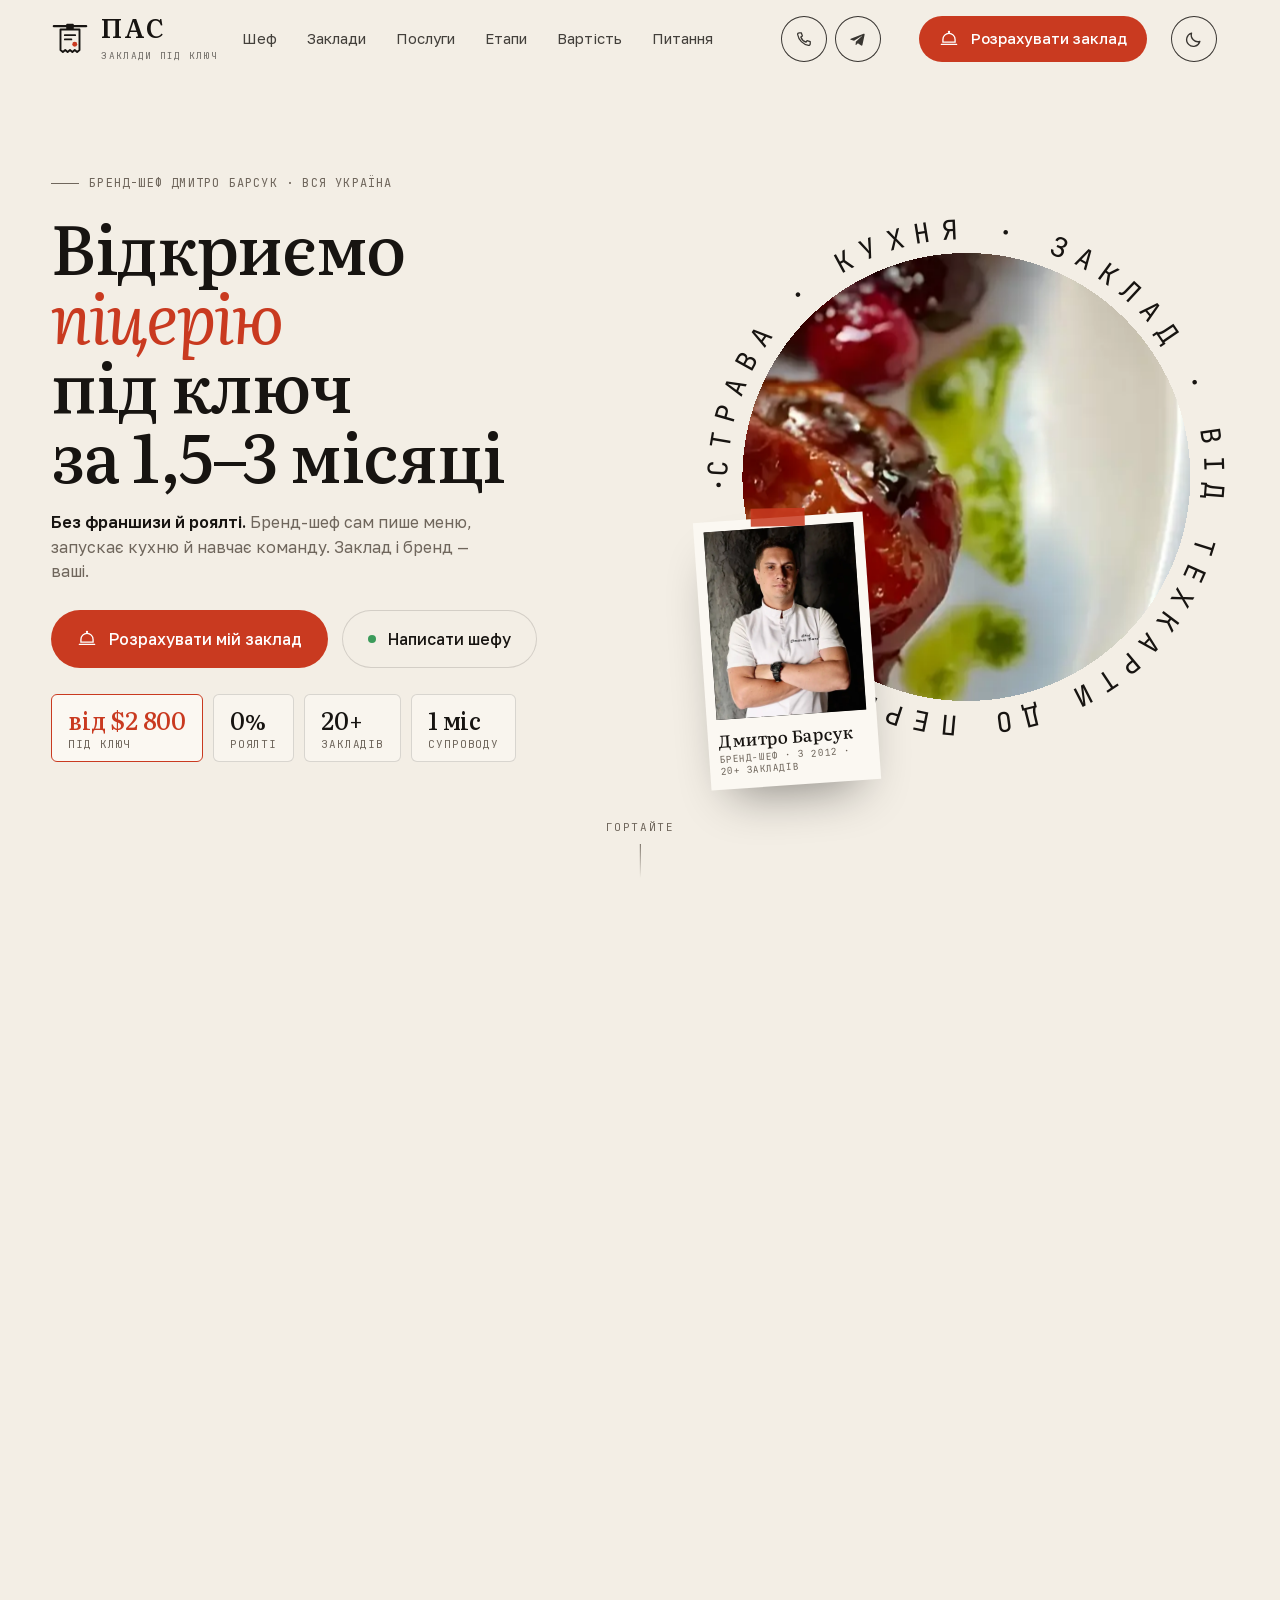
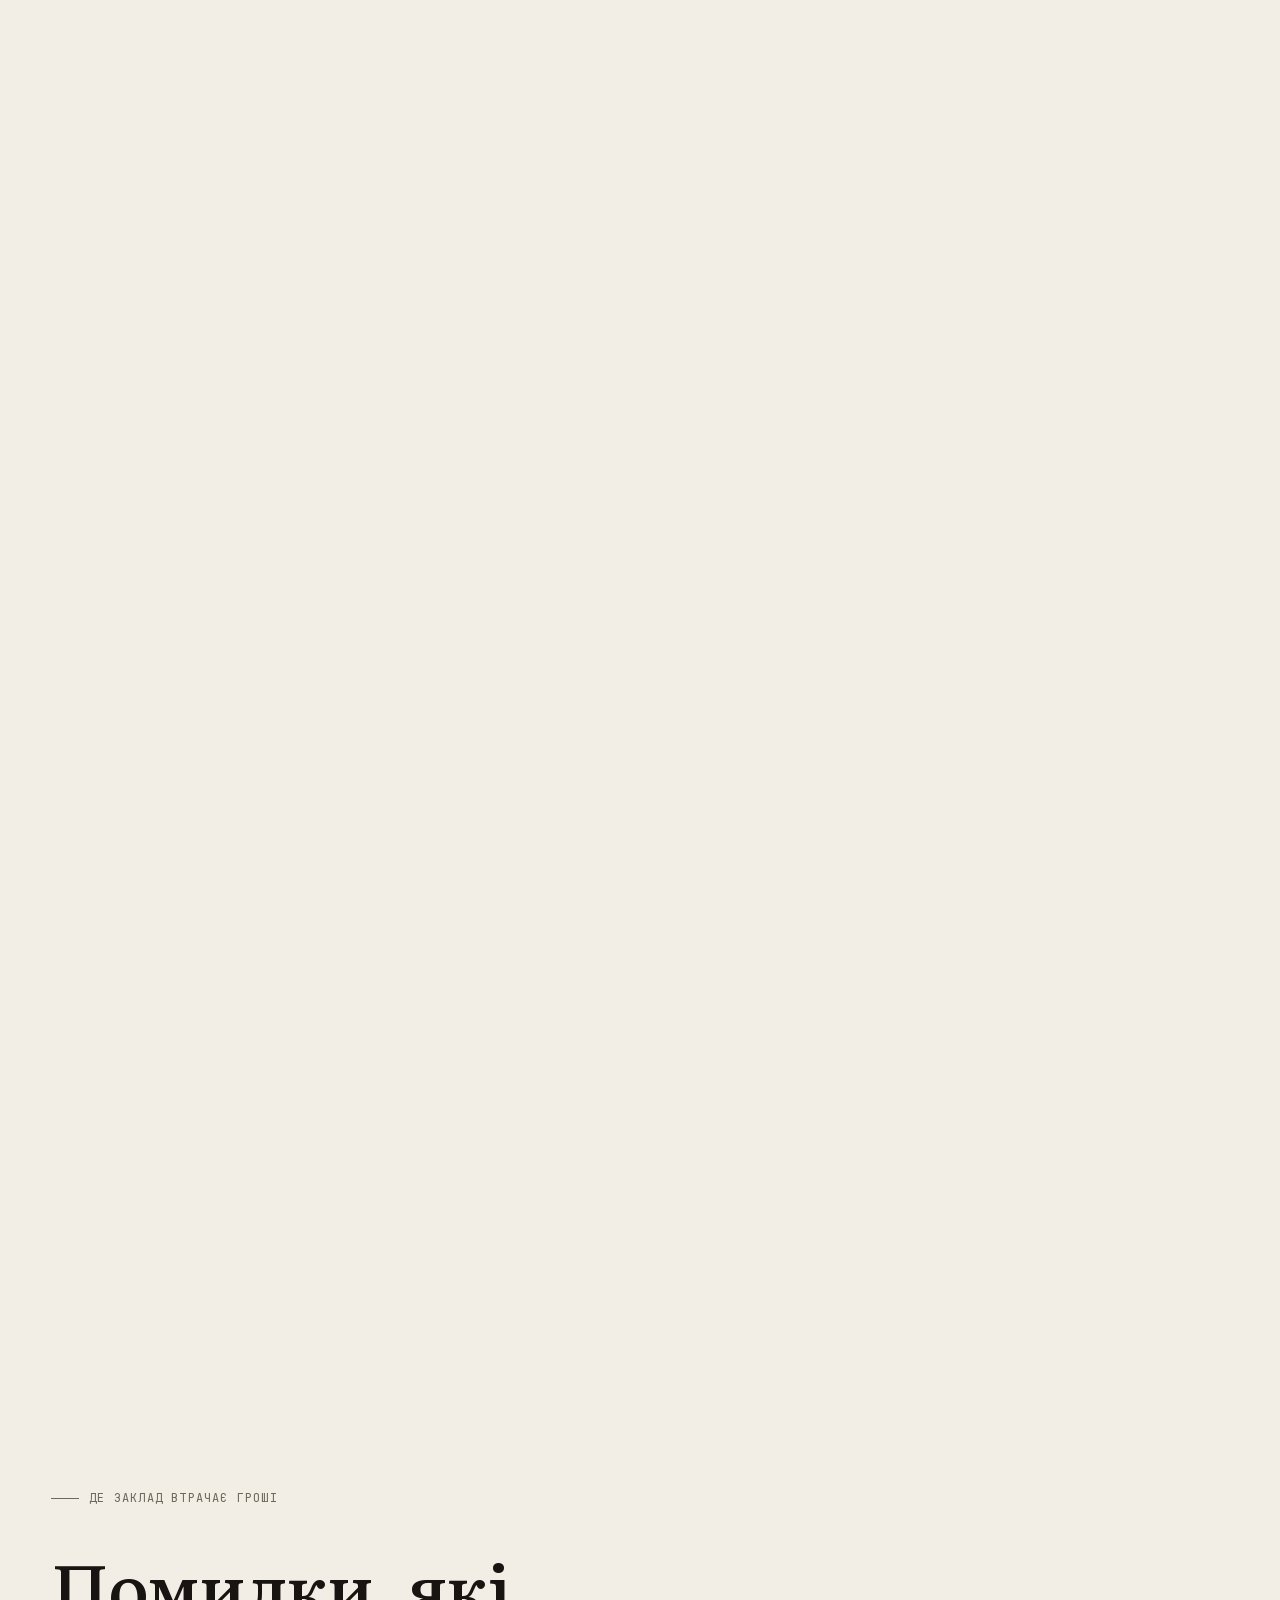
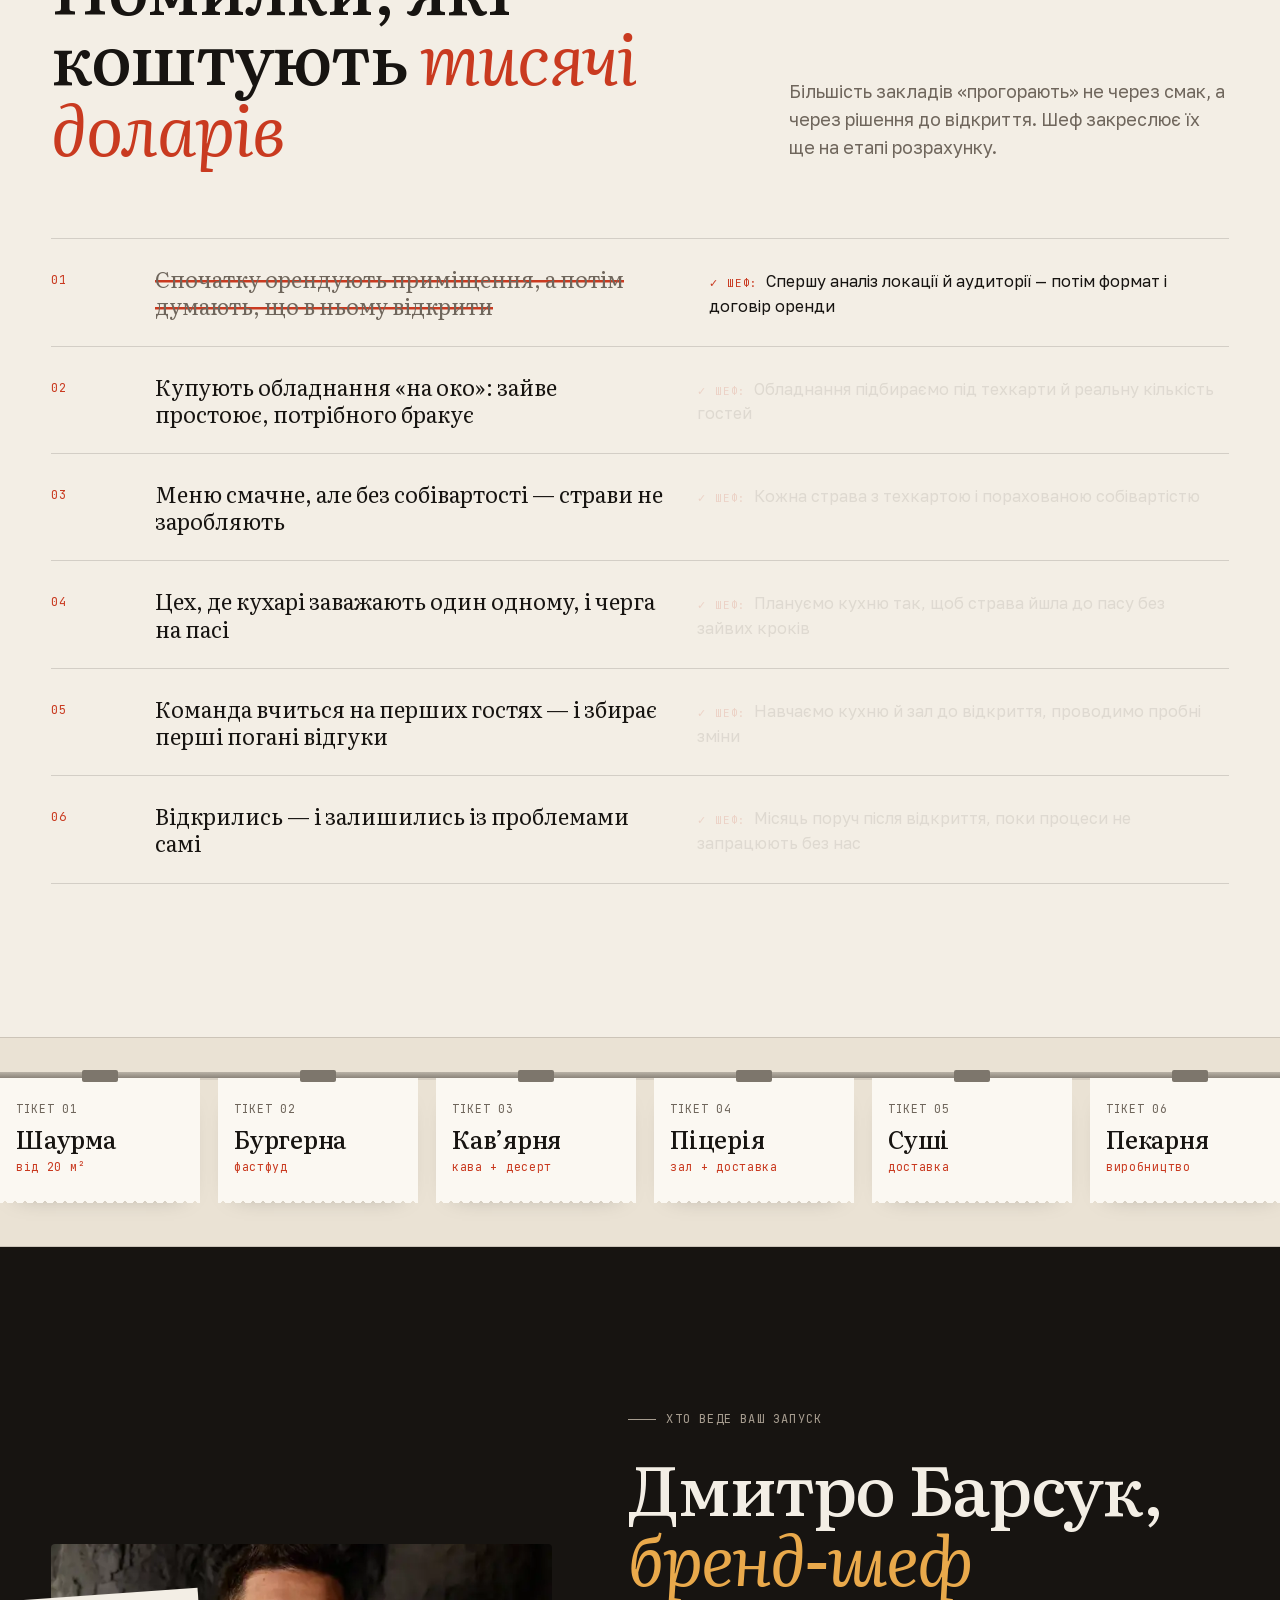
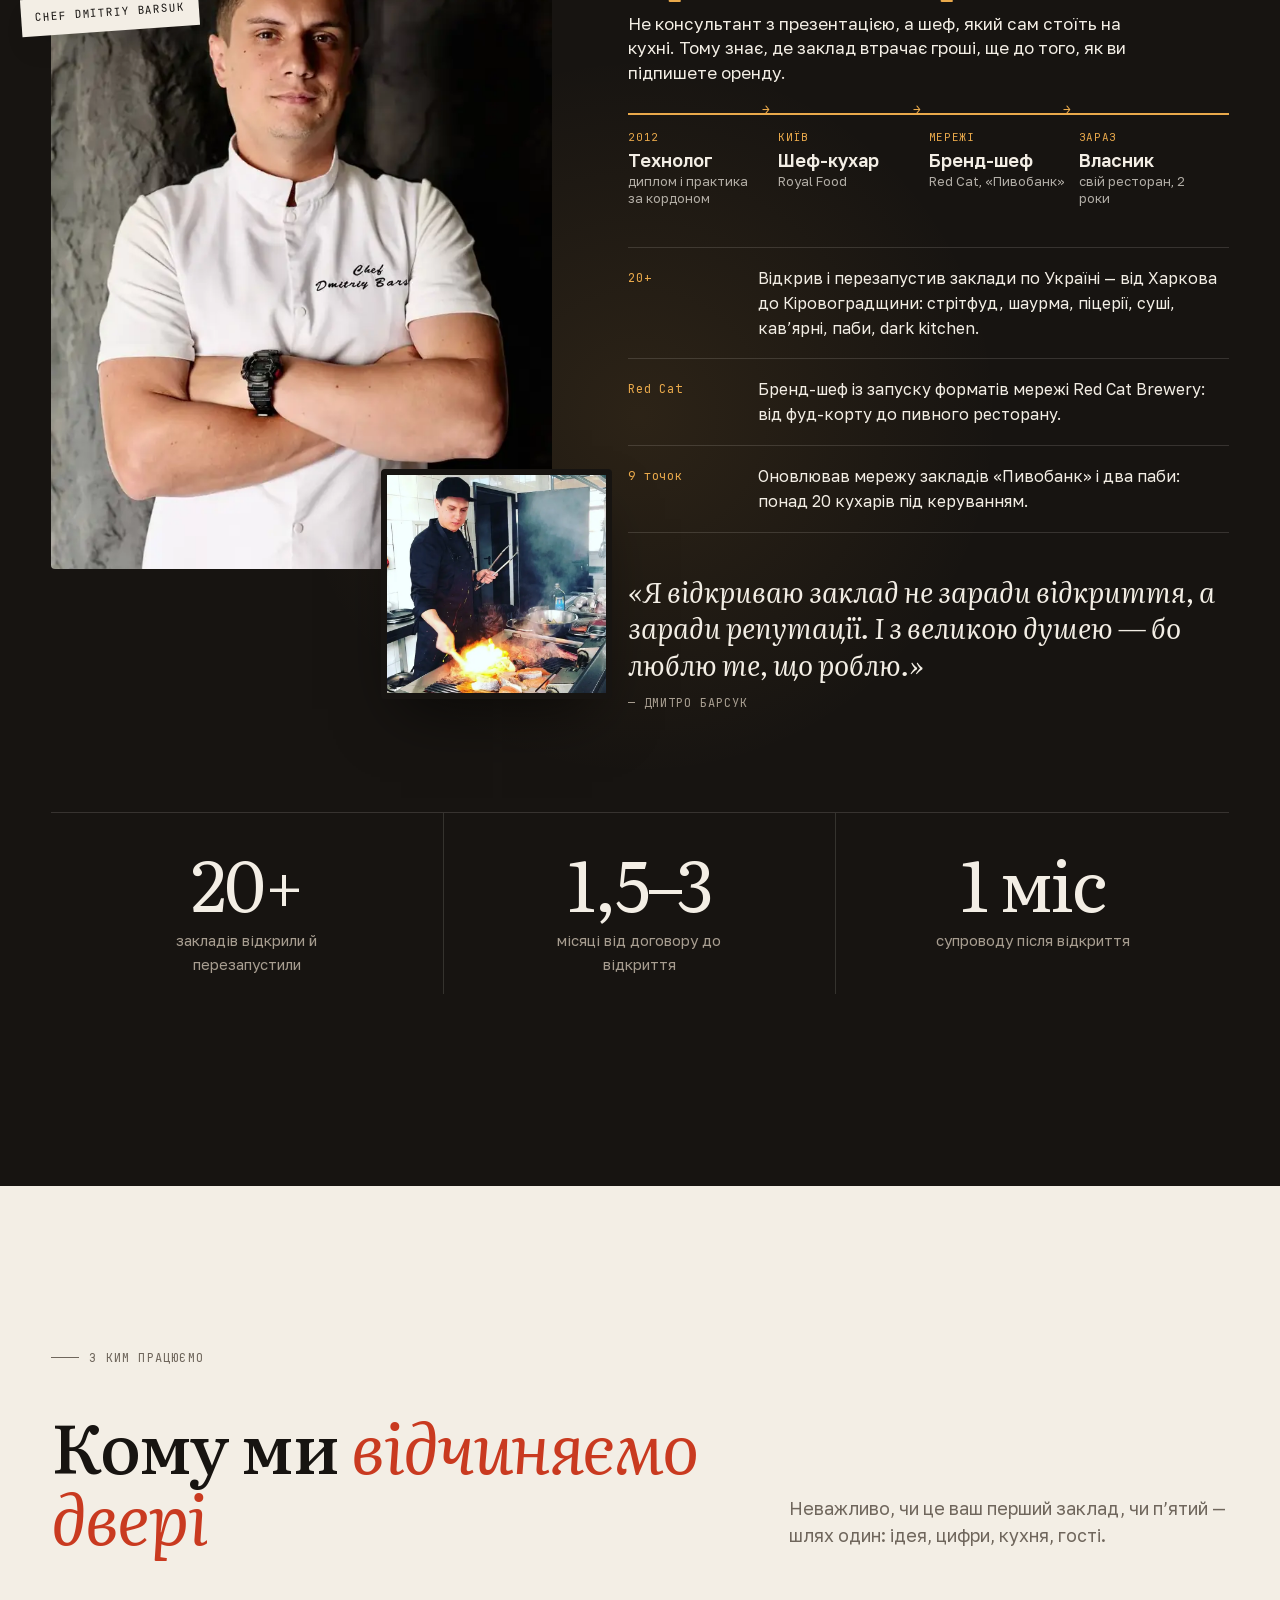
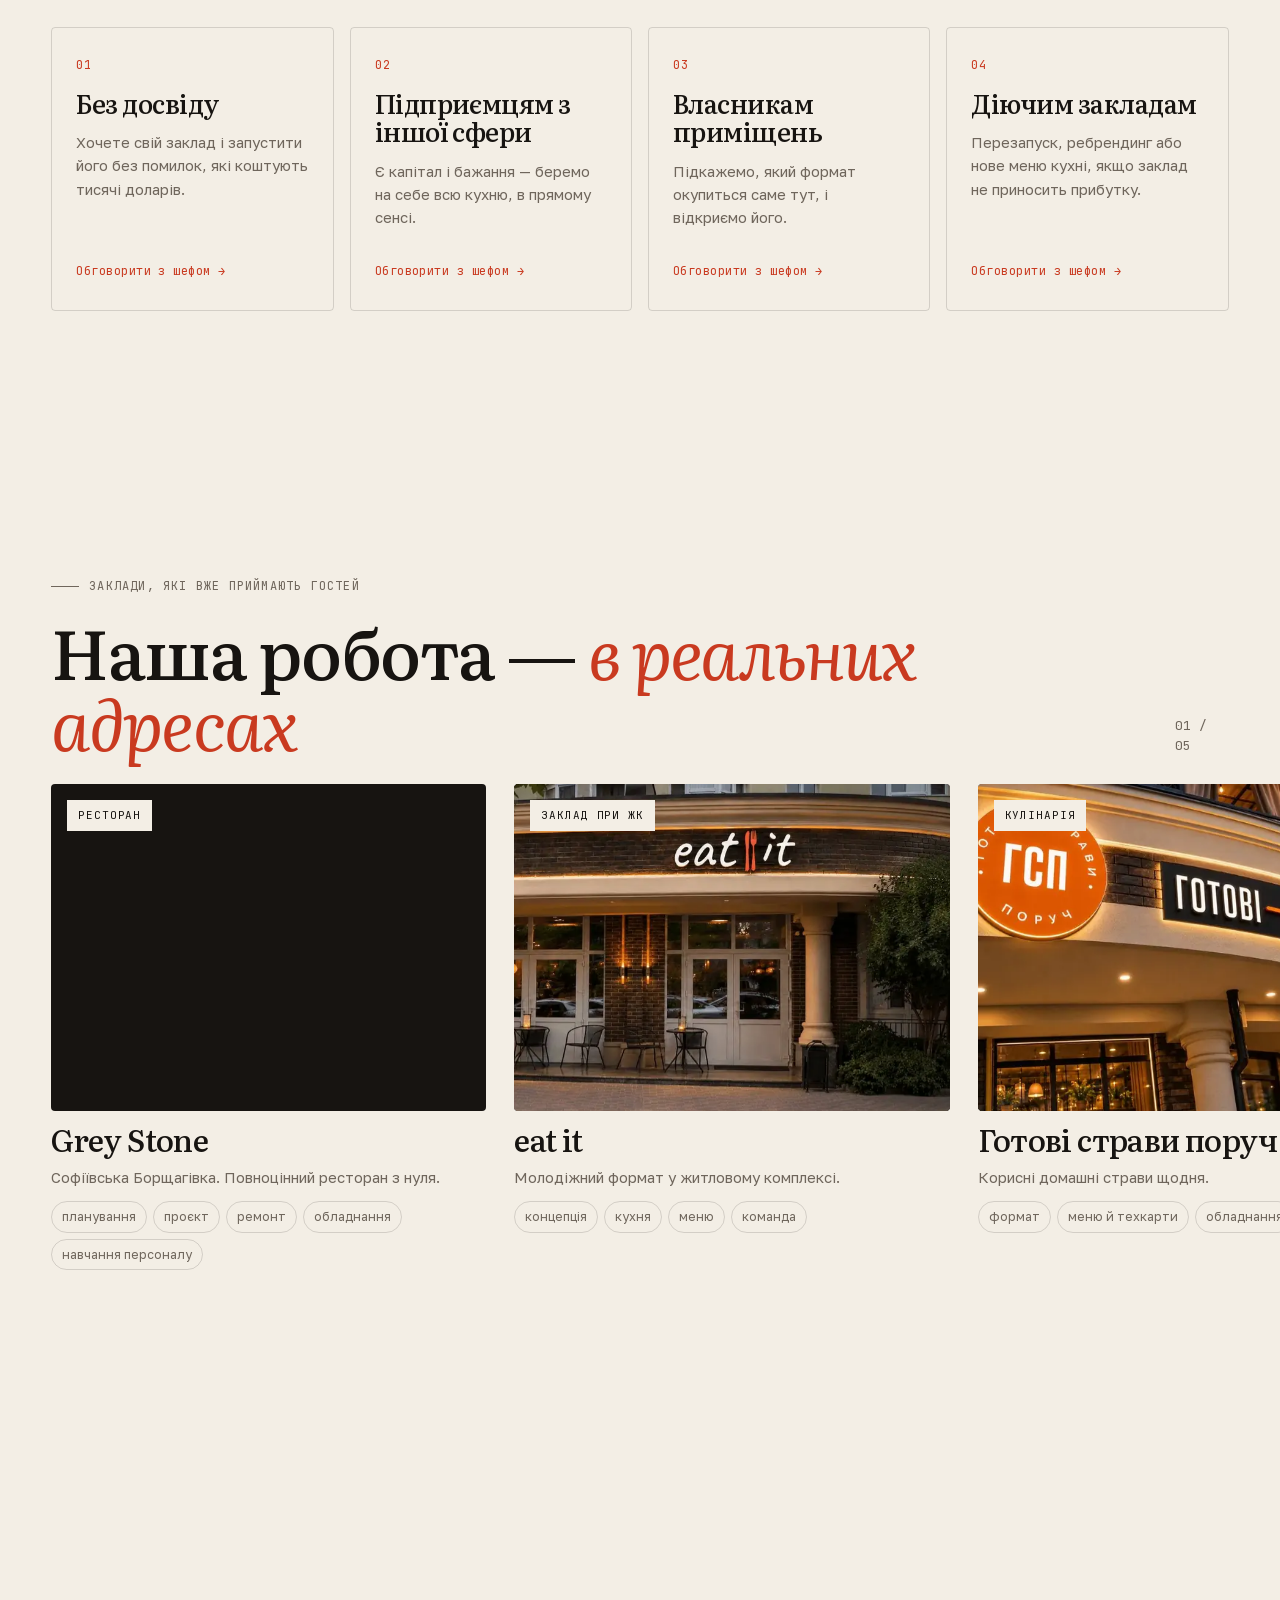
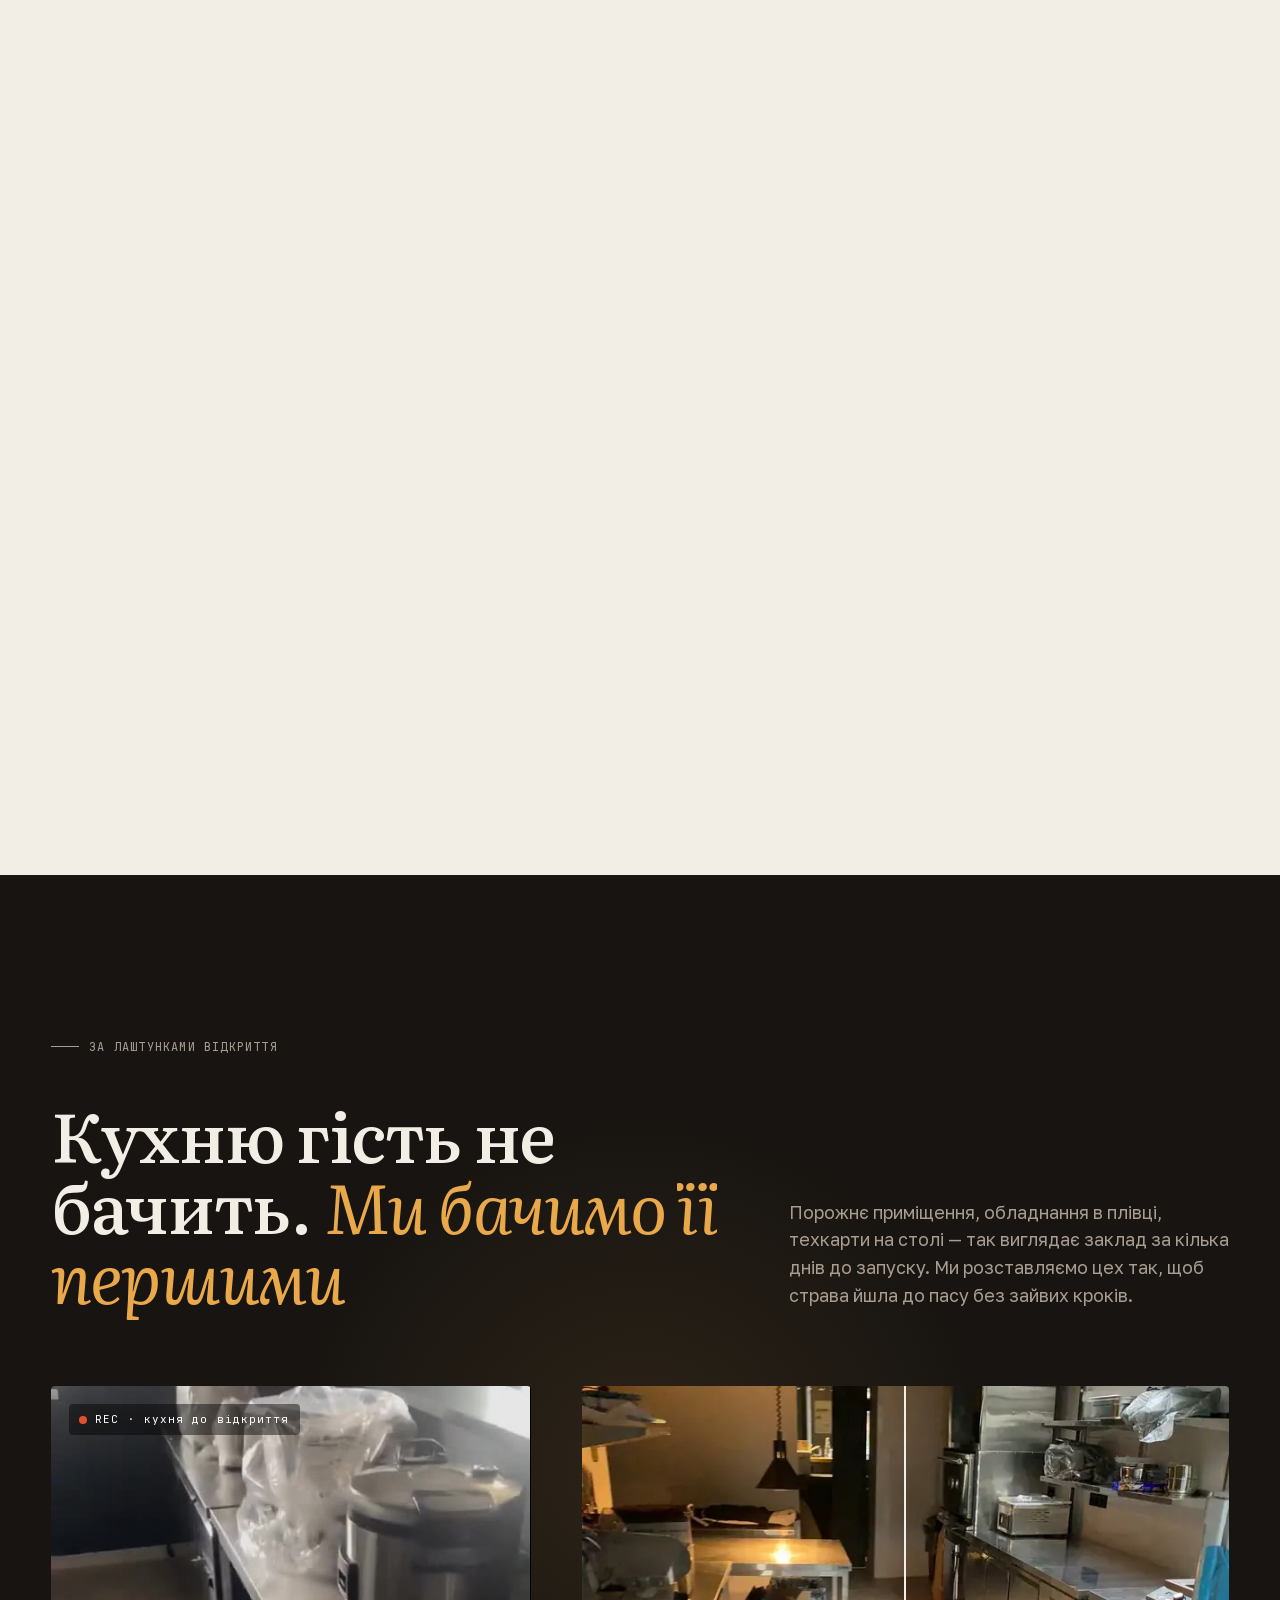
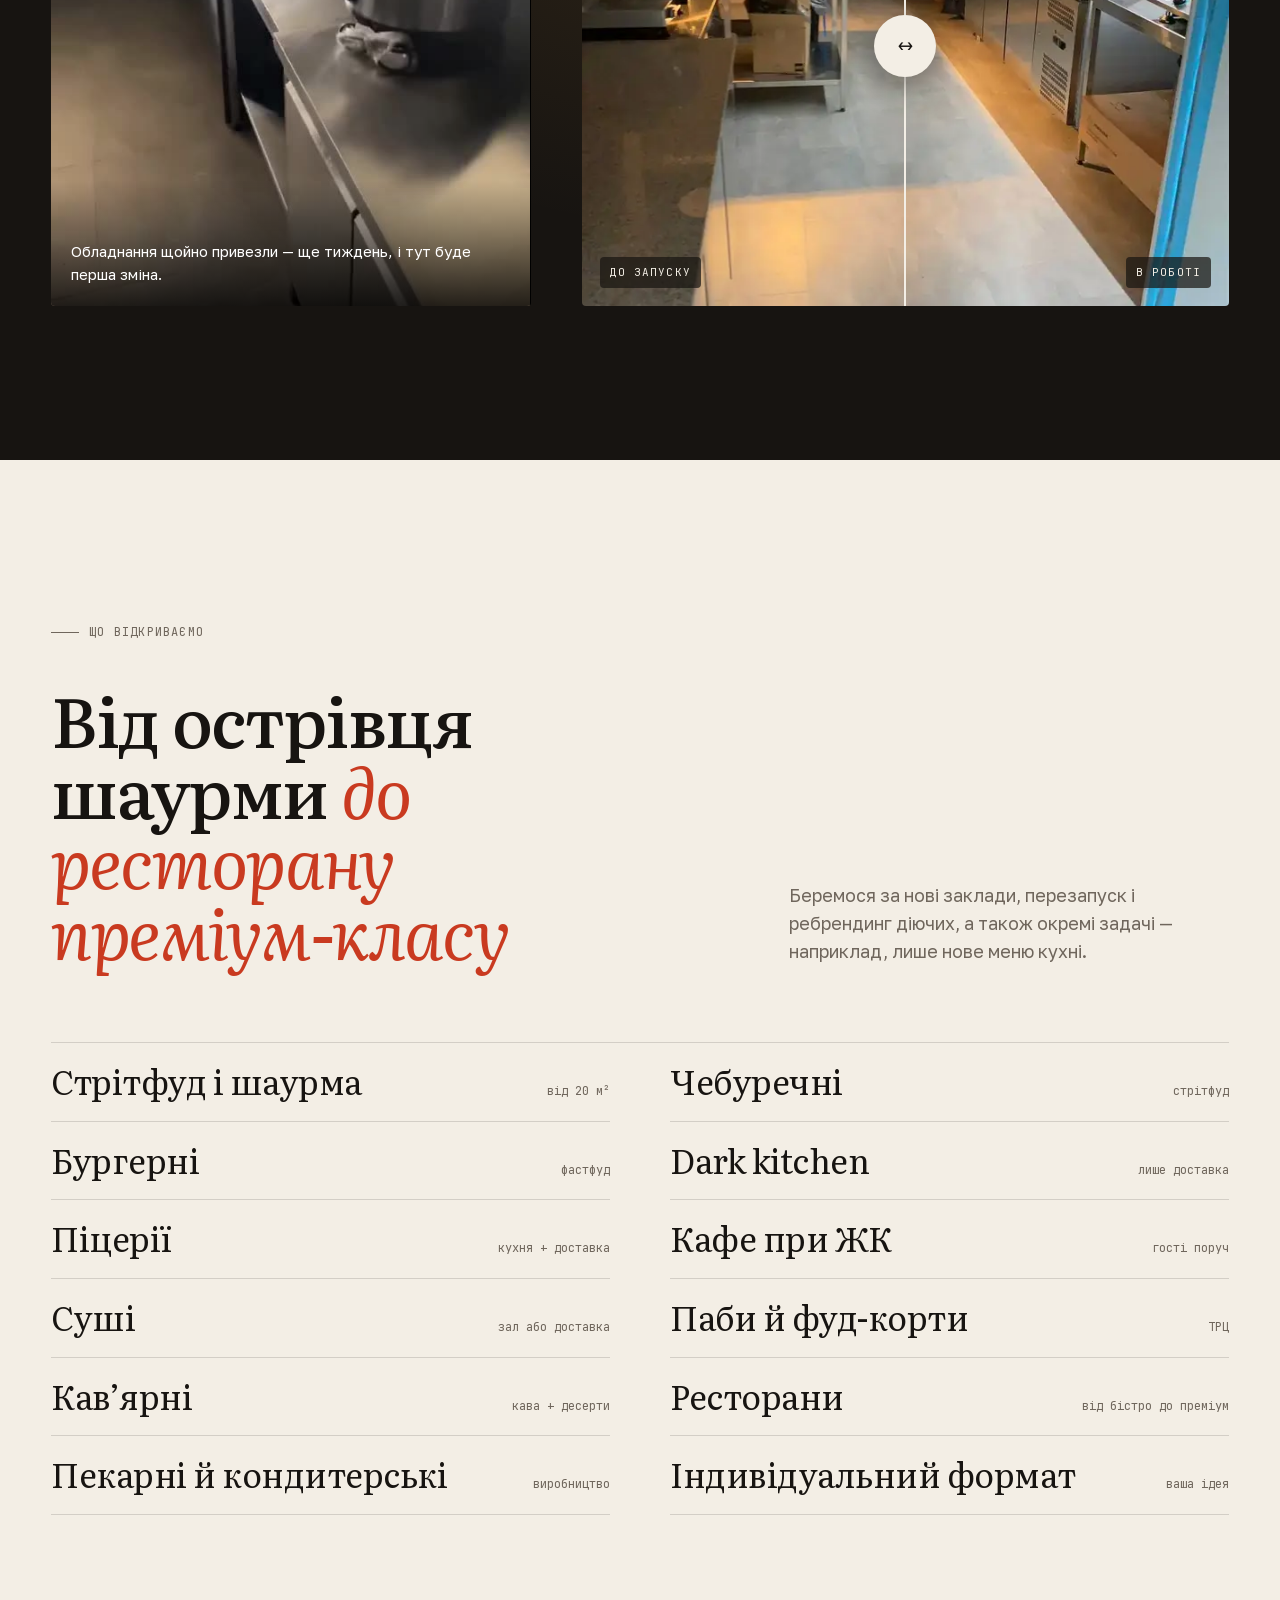
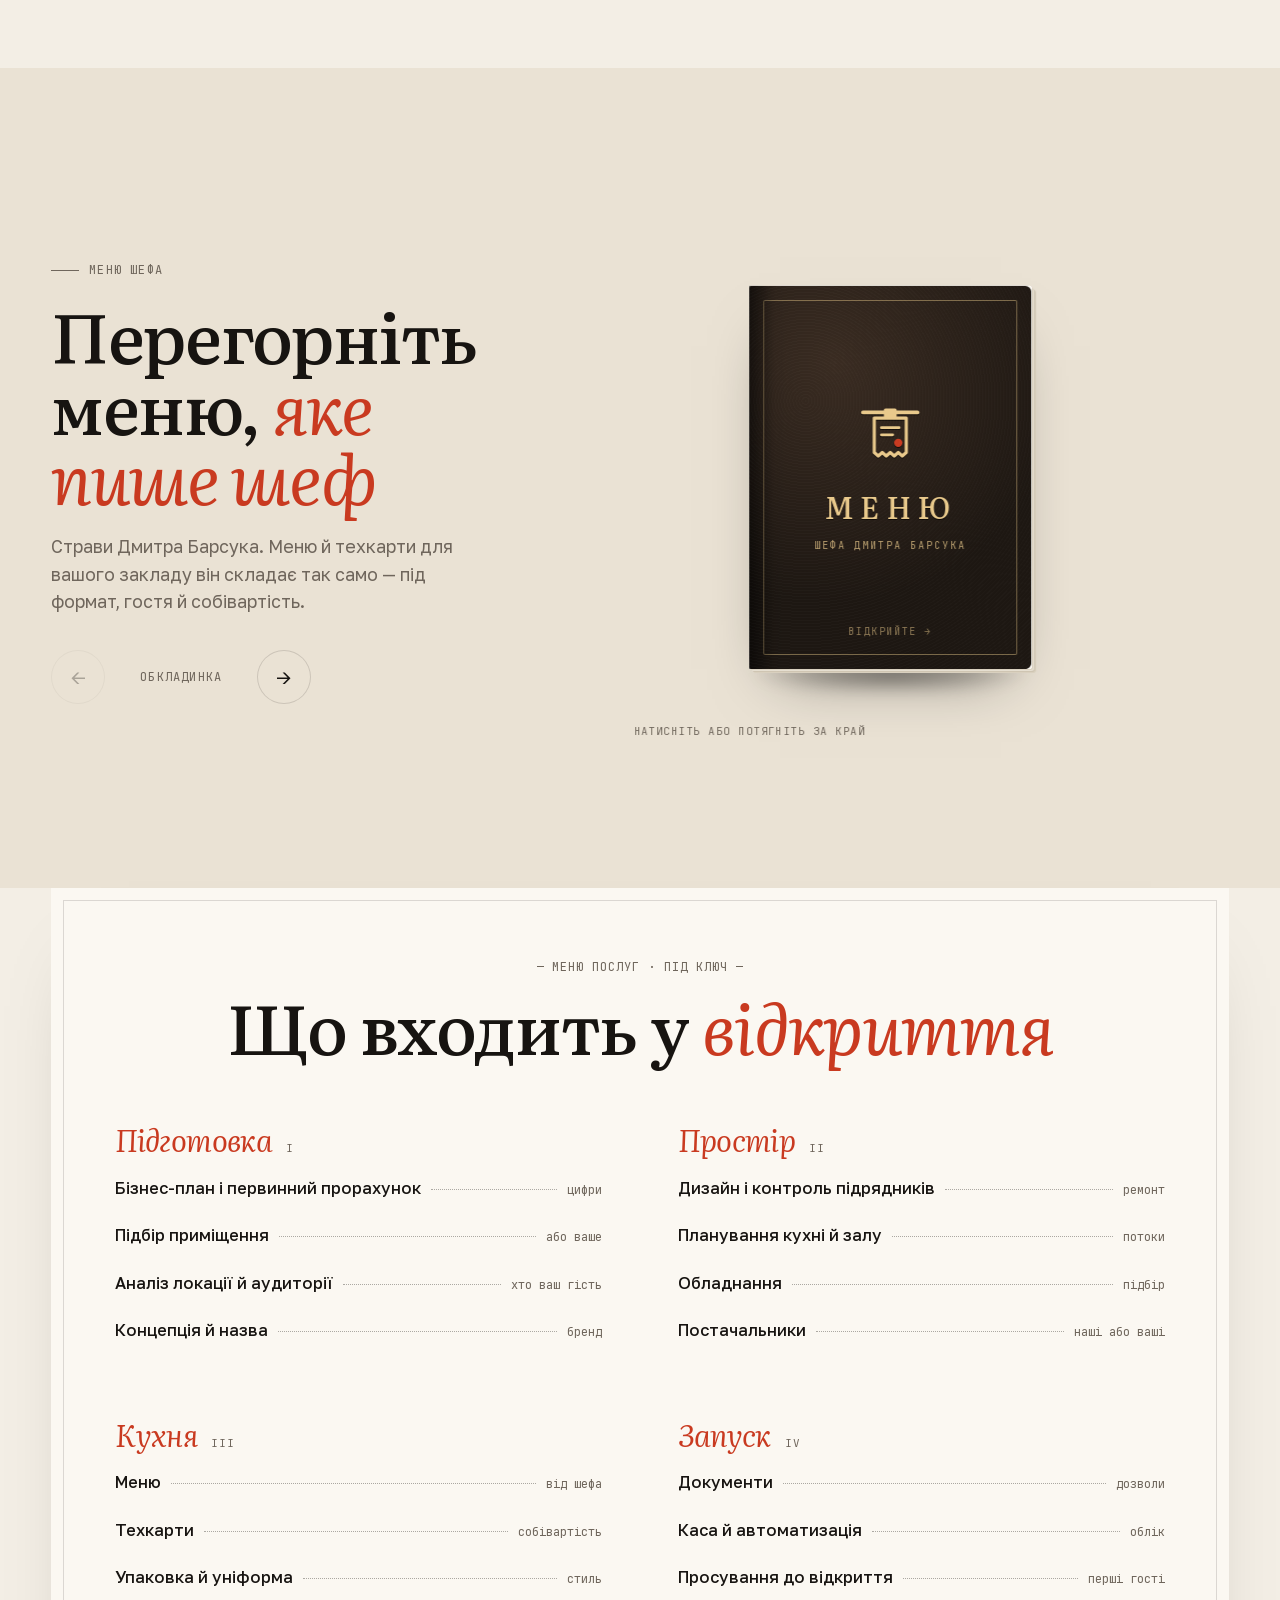
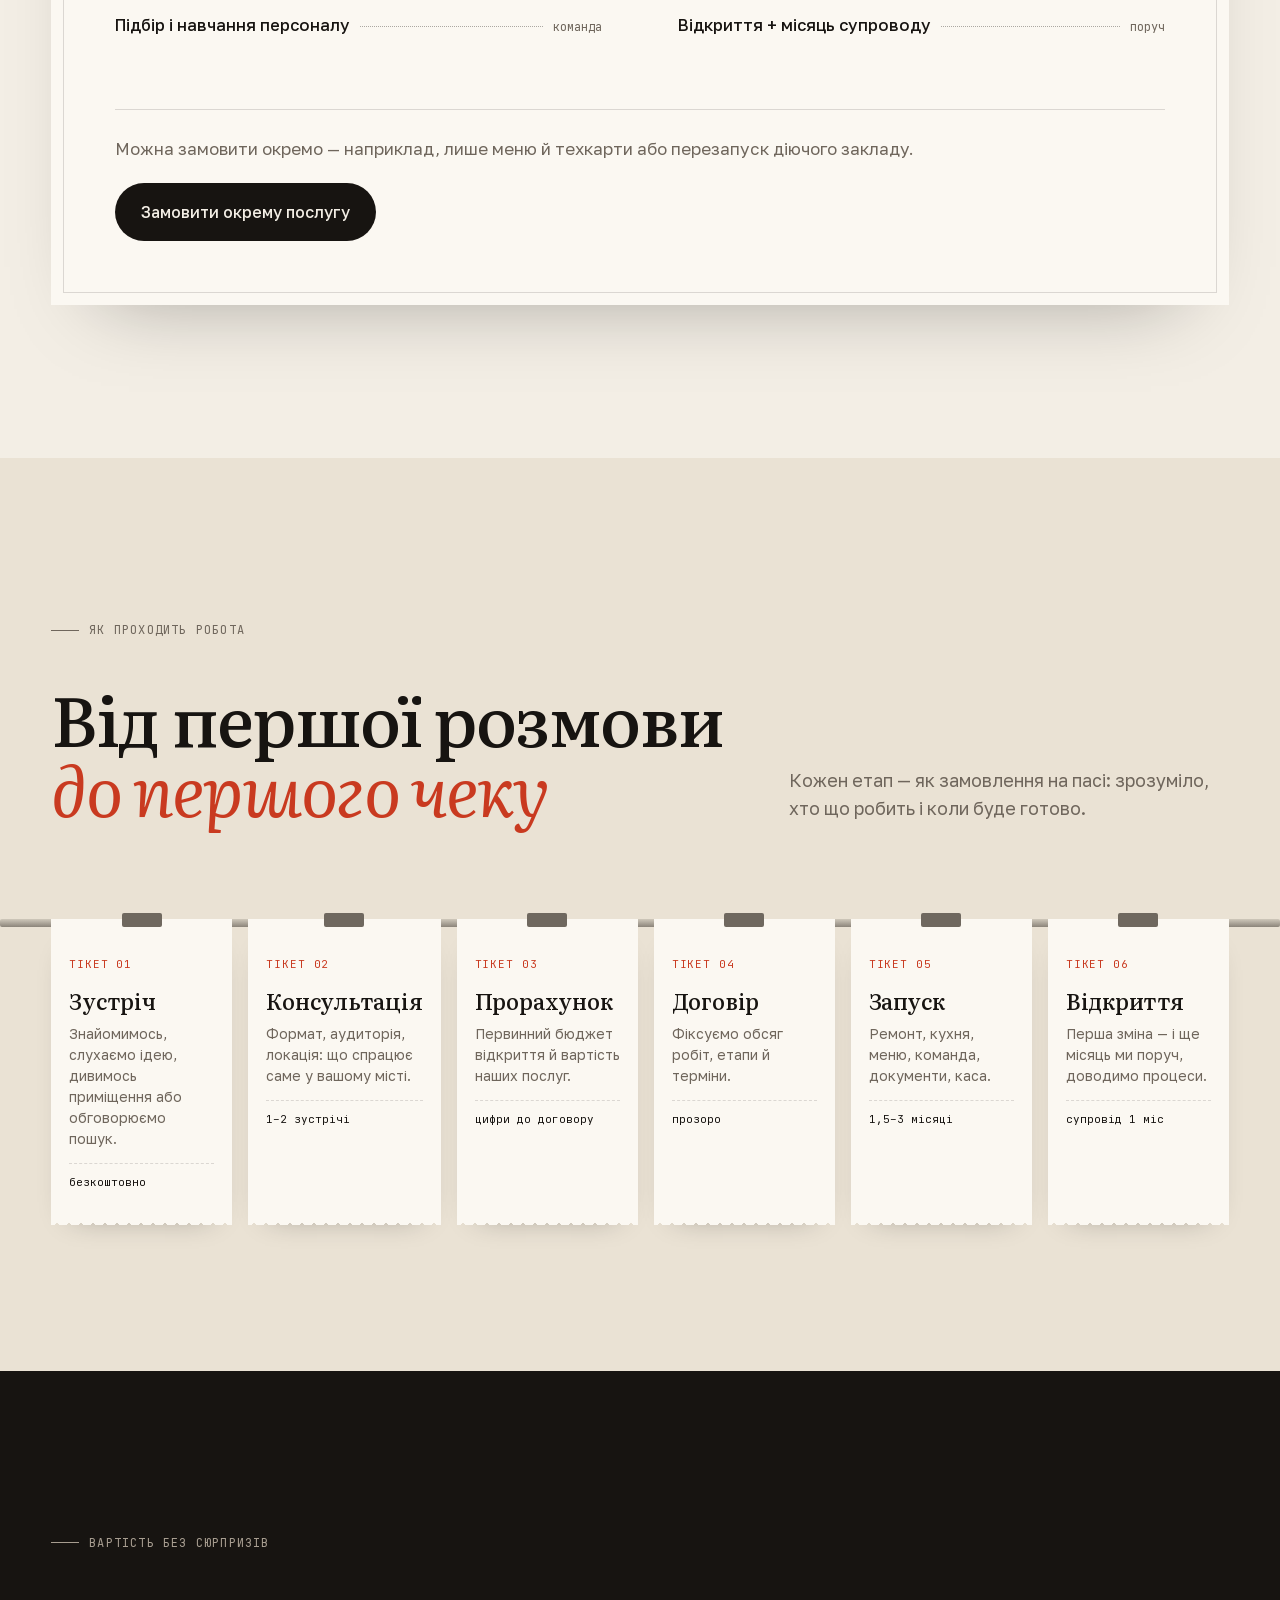
==== commit cbeefb61: "pas: center chef stats Co-Authored-By: Claude Sonnet 5.5 <noreply@anthropic.com> Claude-Session: htt" ====
--- a/pas/index.html
+++ b/pas/index.html
@@ -22,7 +22,7 @@
 <link rel="preload" href="fonts/golos.woff2" as="font" type="font/woff2" crossorigin>
 <link rel="preload" as="image" href="img/d-duck-m.webp" media="(max-width:860px)">
 <link rel="preload" as="image" href="img/d-duck.webp" media="(min-width:861px)">
-<link rel="stylesheet" href="style.css?v=27">
+<link rel="stylesheet" href="style.css?v=28">
 <script>try{if(localStorage.getItem('pas-theme')==='dark')document.documentElement.classList.add('theme-dark')}catch(e){}document.documentElement.classList.replace('no-js','js');if(sessionStorage.getItem('pas-pre')||matchMedia('(prefers-reduced-motion: reduce)').matches)document.documentElement.classList.add('no-pre');</script>
 </head>
 <body>
@@ -510,6 +510,6 @@
 <script src="js/gsap.min.js" defer></script>
 <script src="js/ScrollTrigger.min.js" defer></script>
 <script src="js/lenis.min.js" defer></script>
-<script src="app.js?v=27" defer></script>
+<script src="app.js?v=28" defer></script>
 </body>
 </html>
--- a/pas/style.css
+++ b/pas/style.css
@@ -774,3 +774,8 @@
   .proj__head h2{font-size:clamp(30px,6vh,56px)}
   .proj__head{margin-bottom:20px}
 }
+/* v18 centered stats */
+.stats--d{margin-bottom:clamp(20px,3vw,40px)}
+.stats--d .stat{text-align:center;padding:34px 12px 18px}
+.stats--d .stat+.stat{padding-left:12px}
+.stats--d .stat>span{margin-left:auto;margin-right:auto;max-width:22ch}
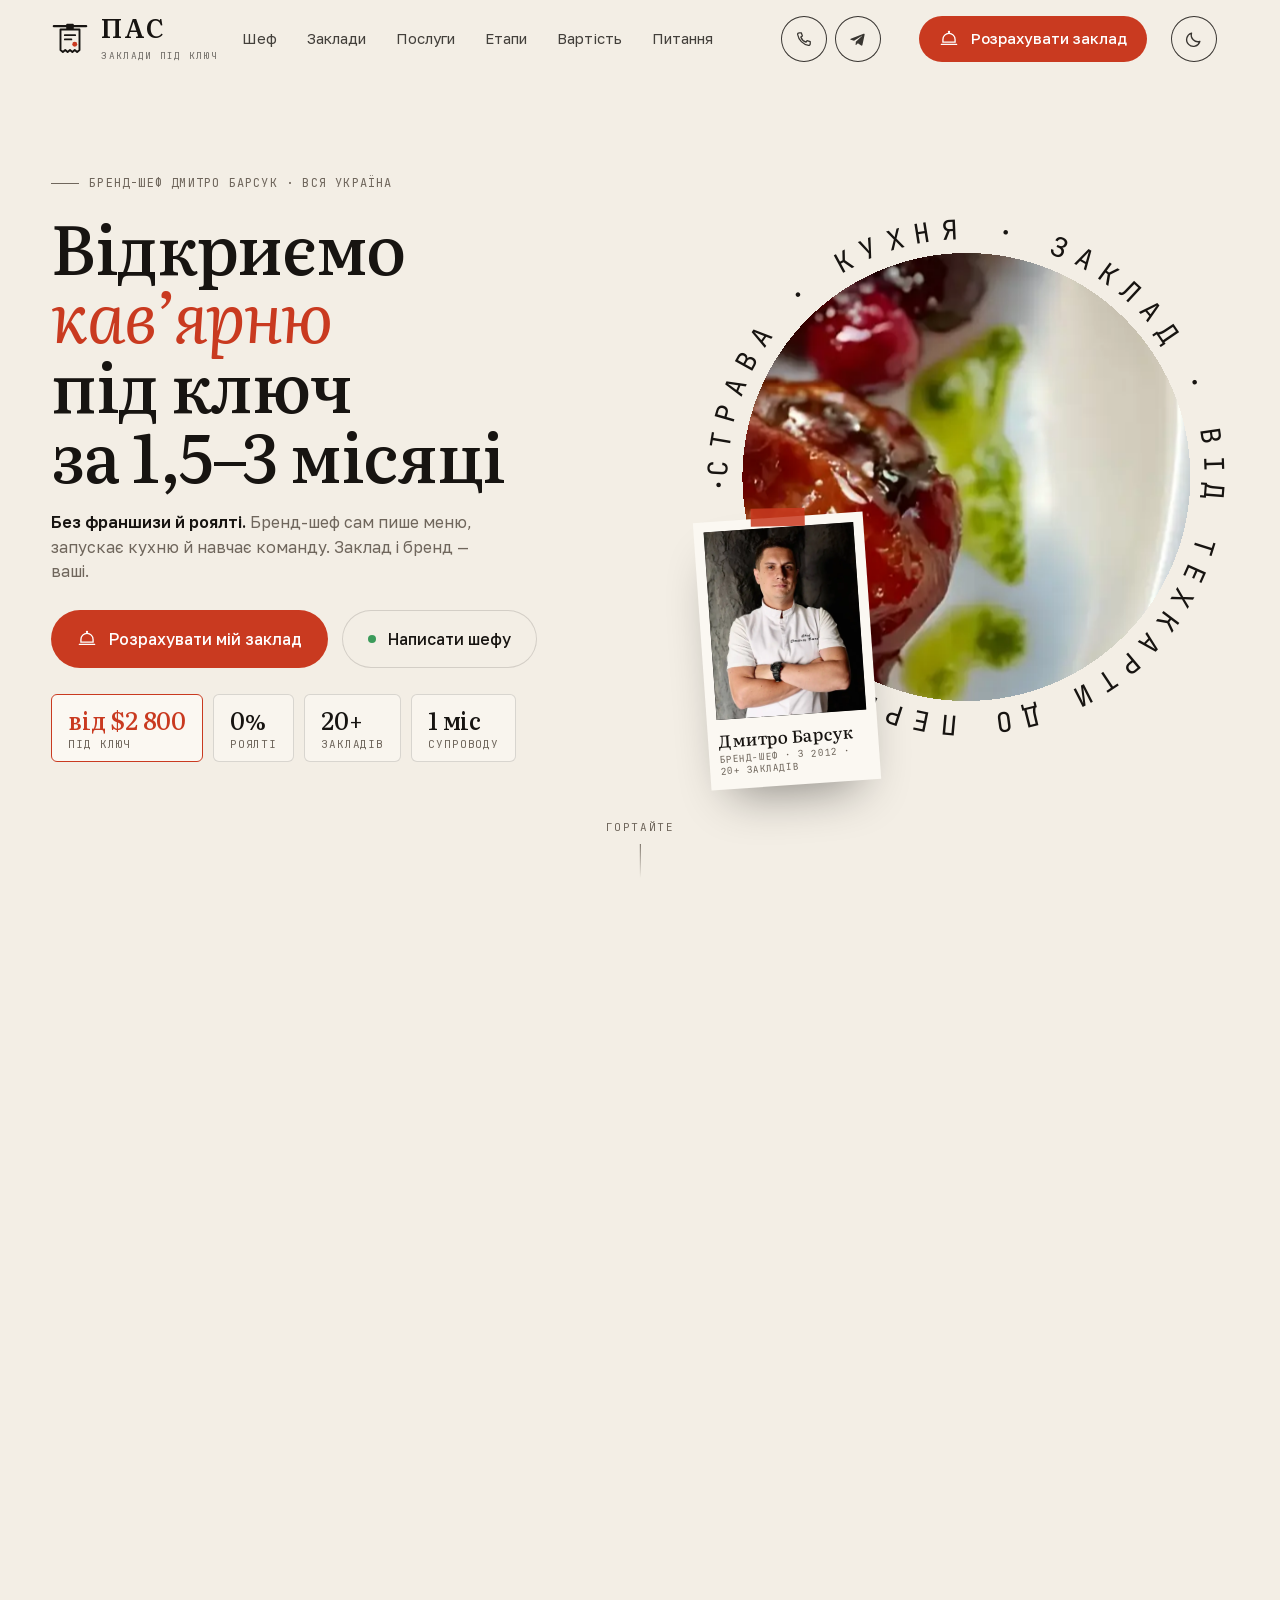
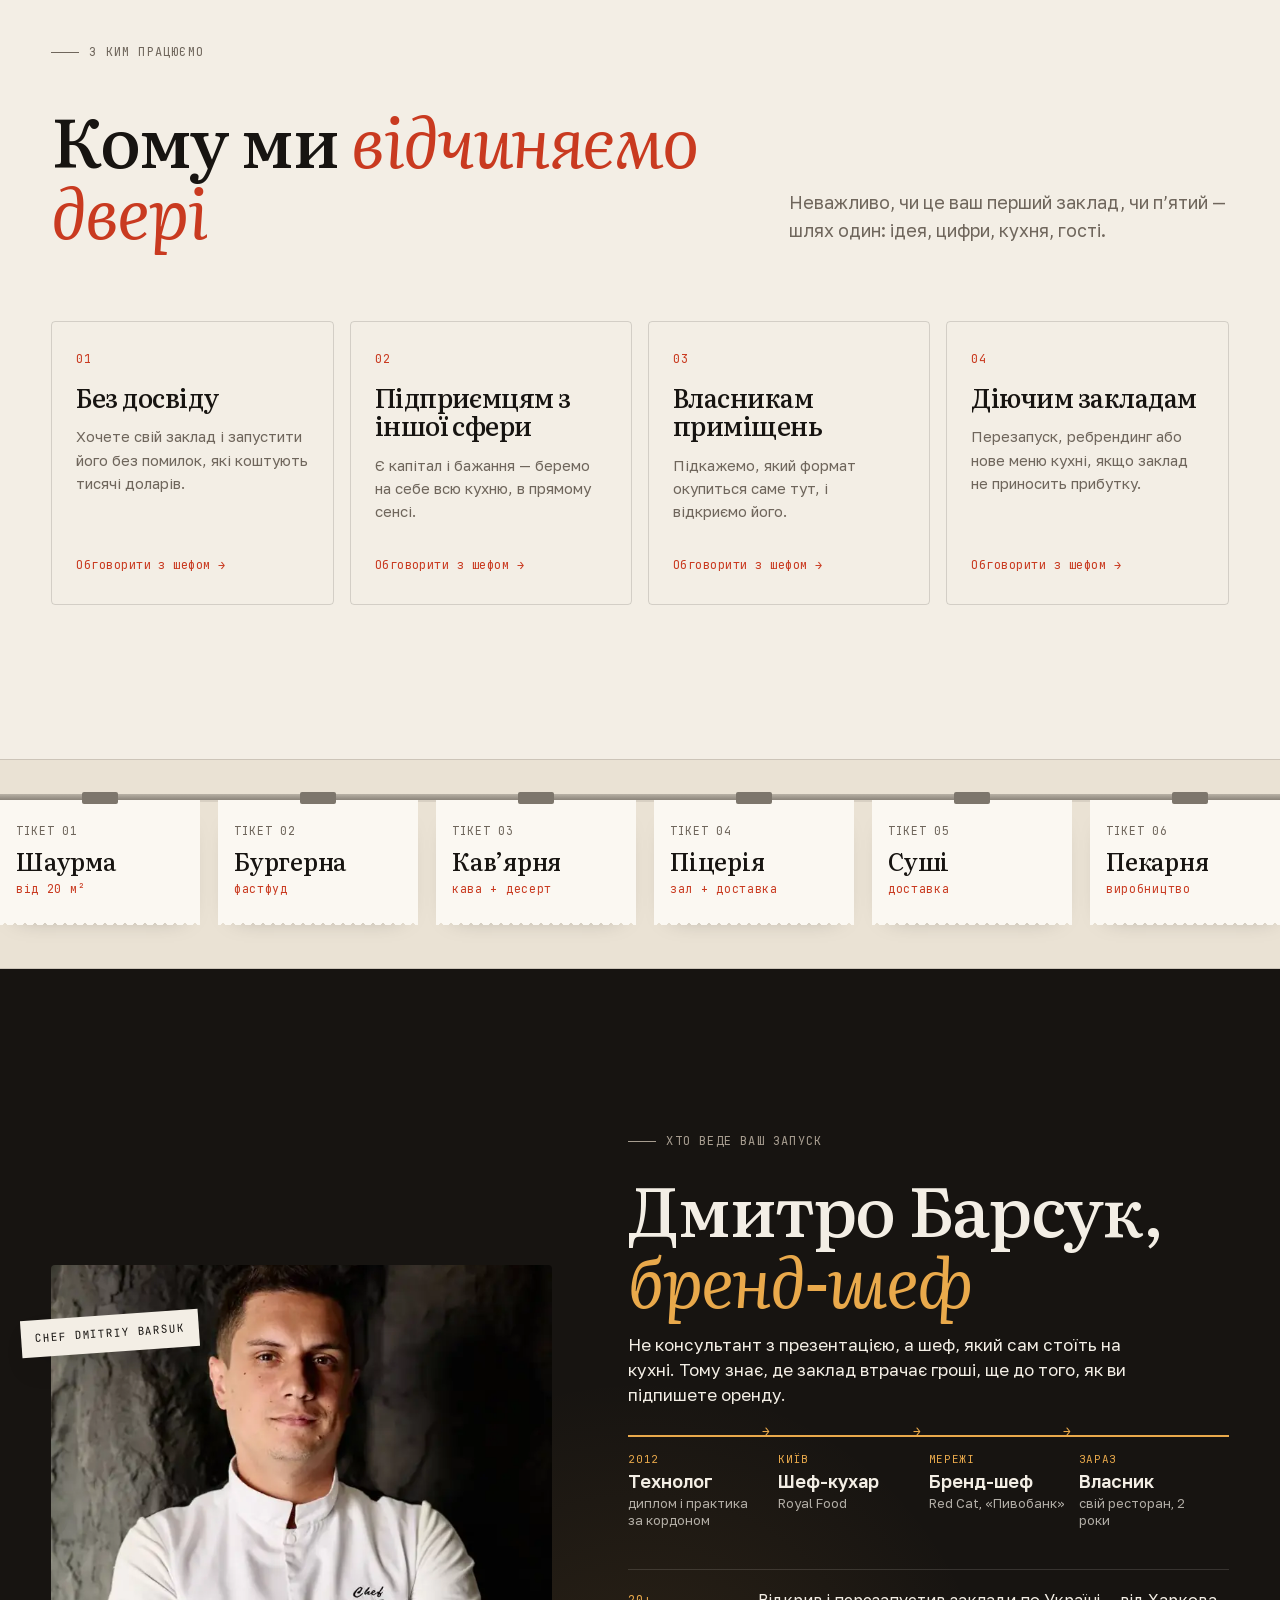
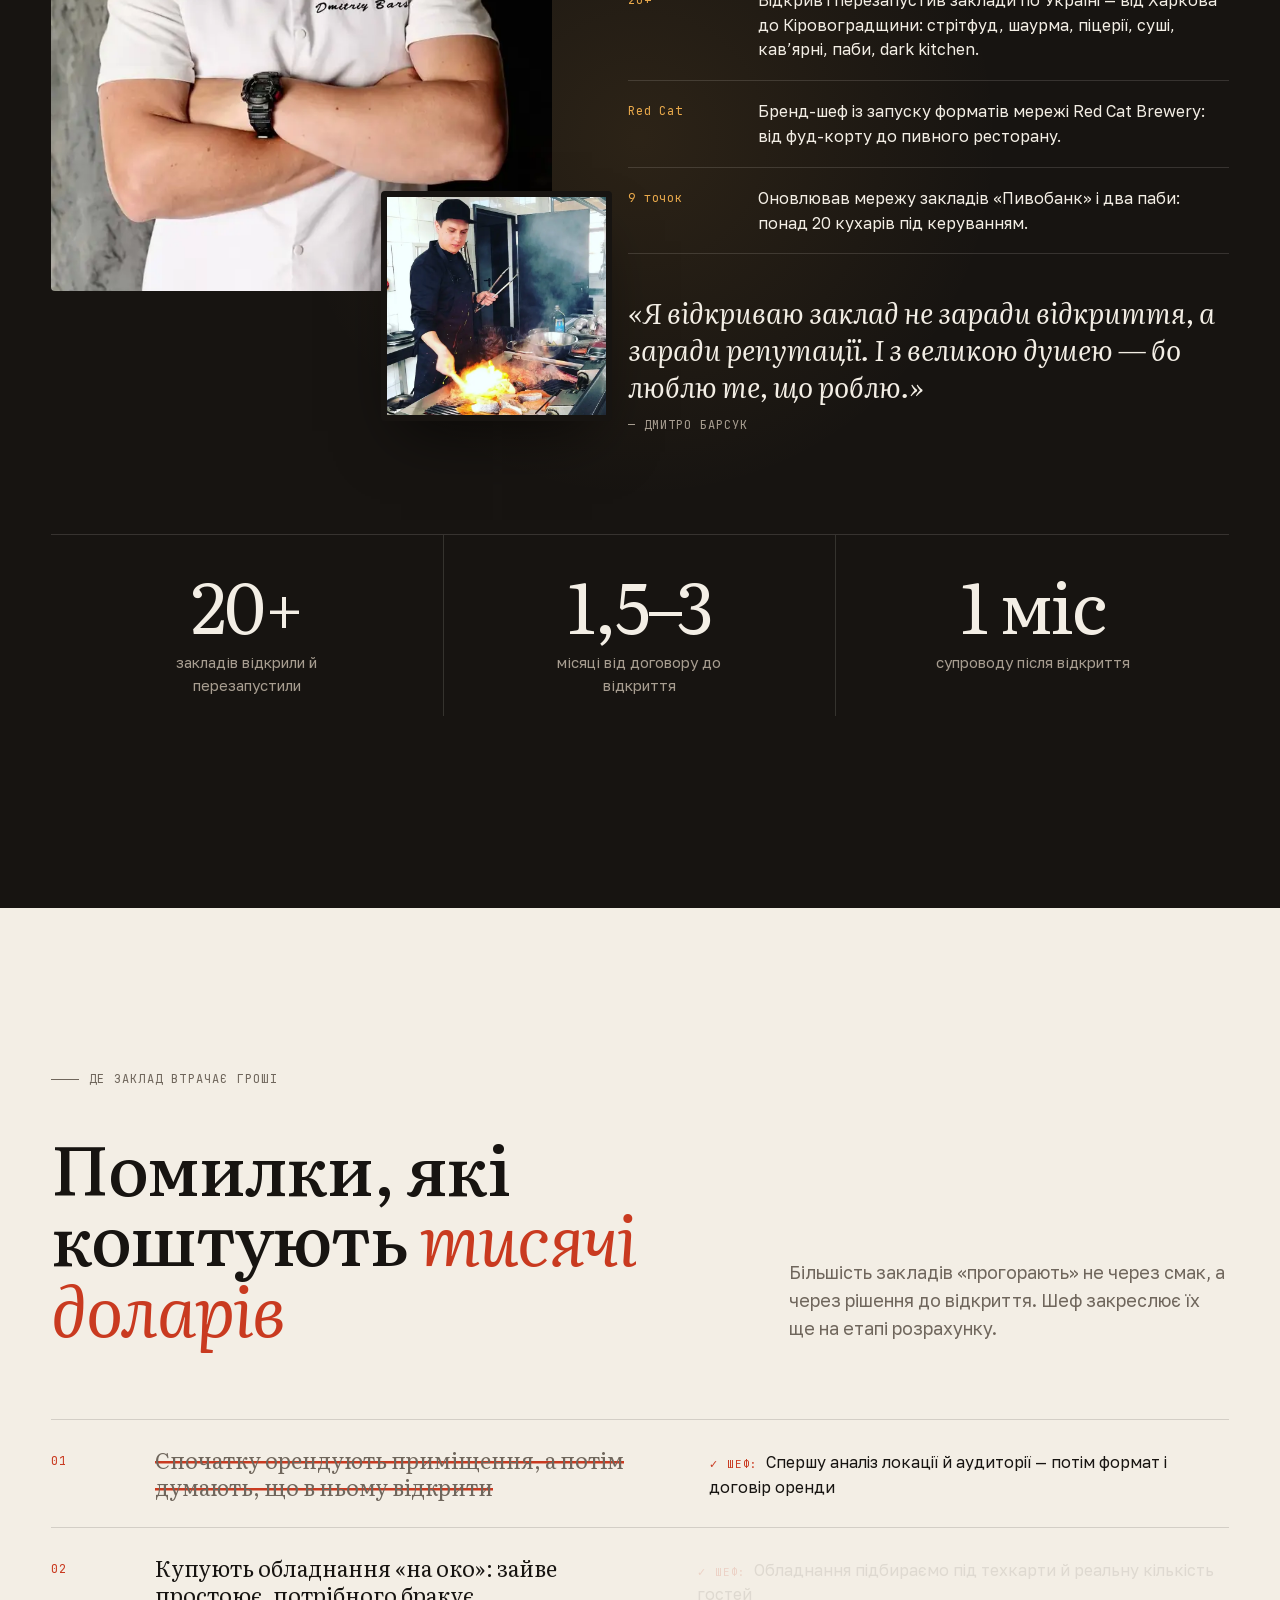
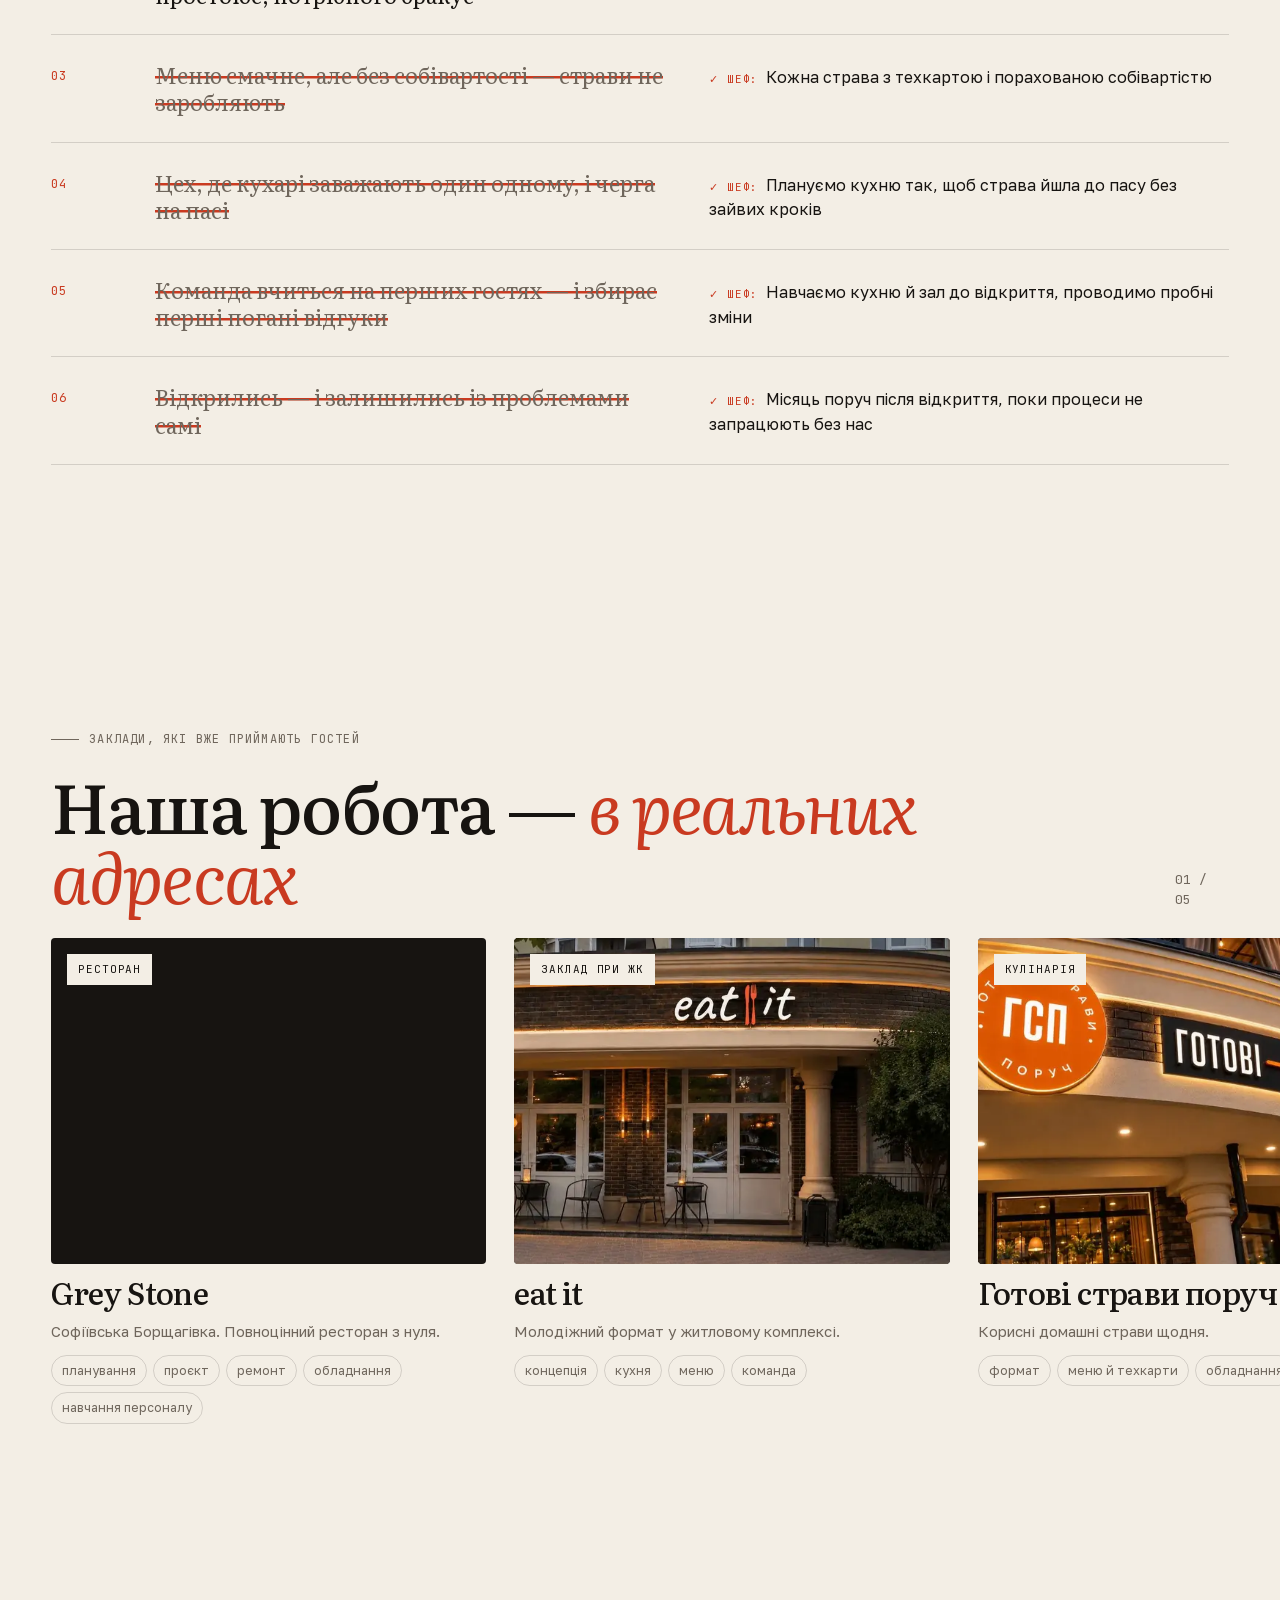
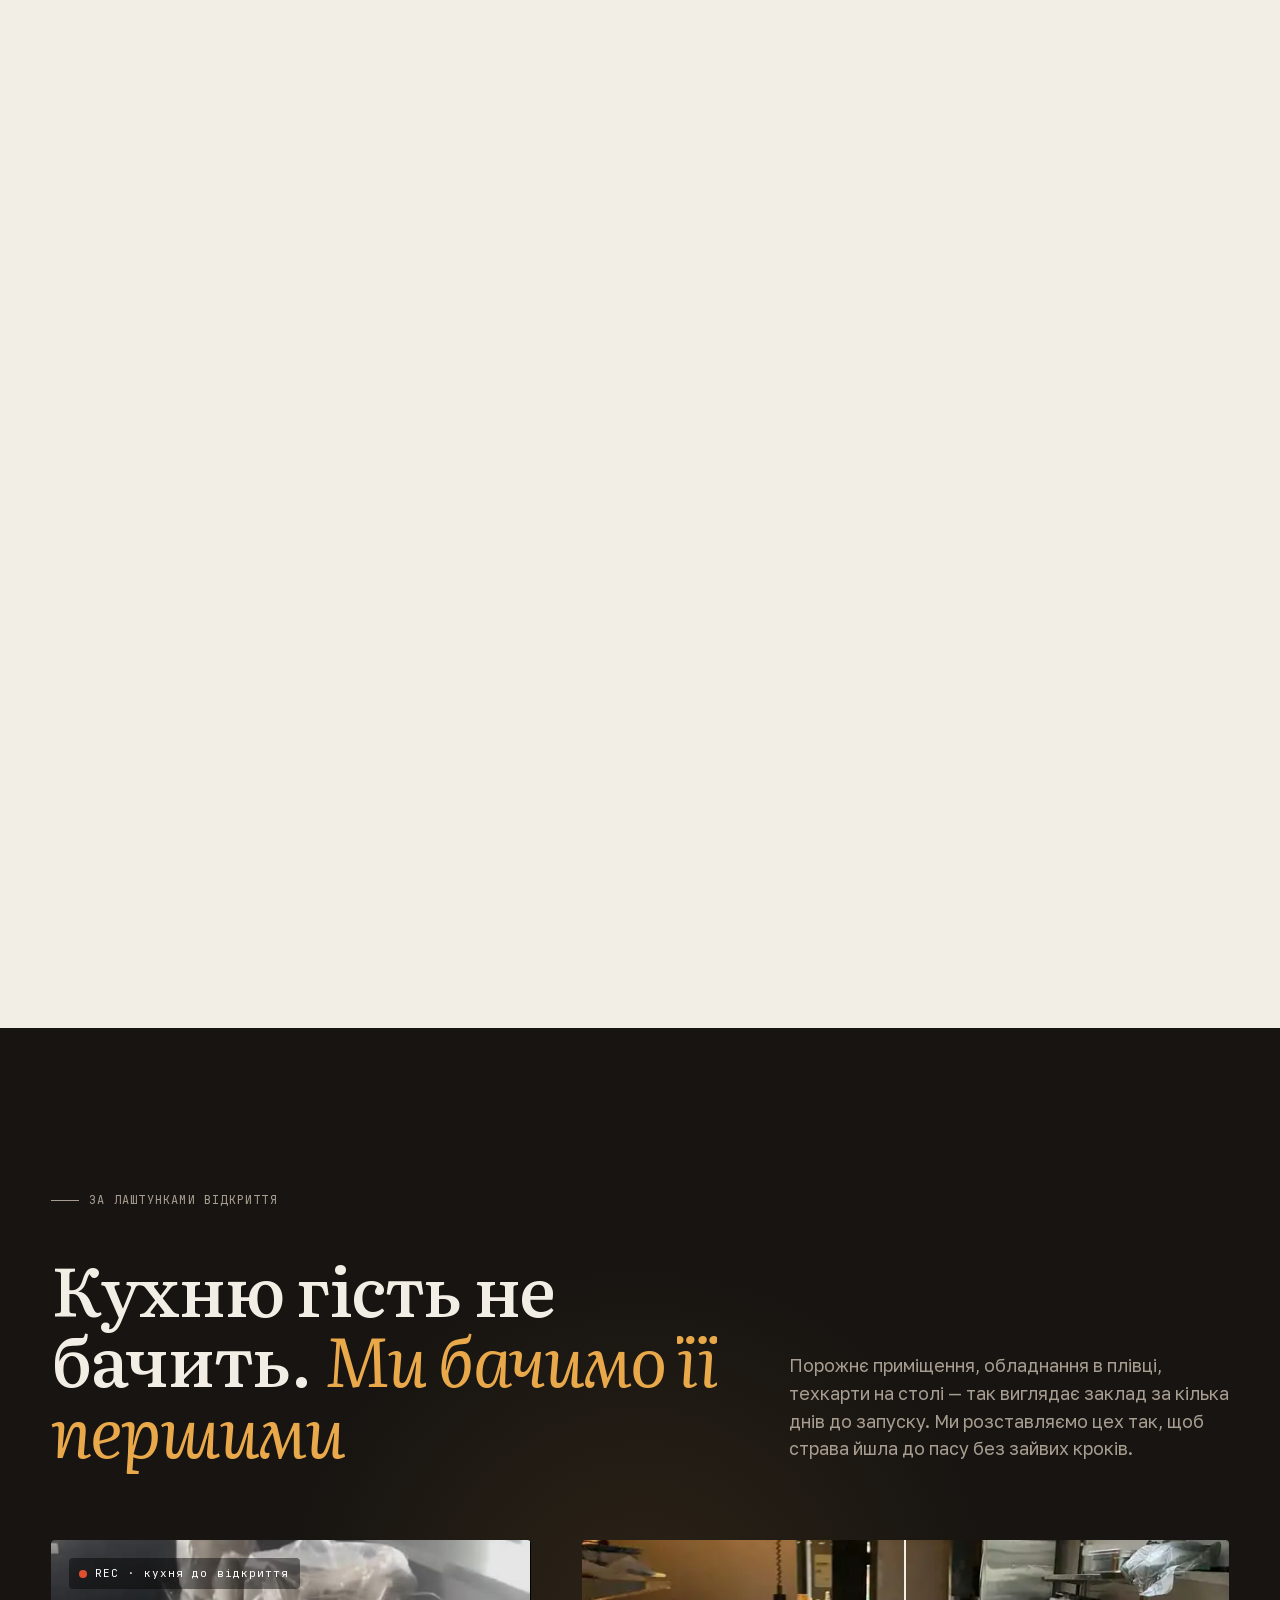
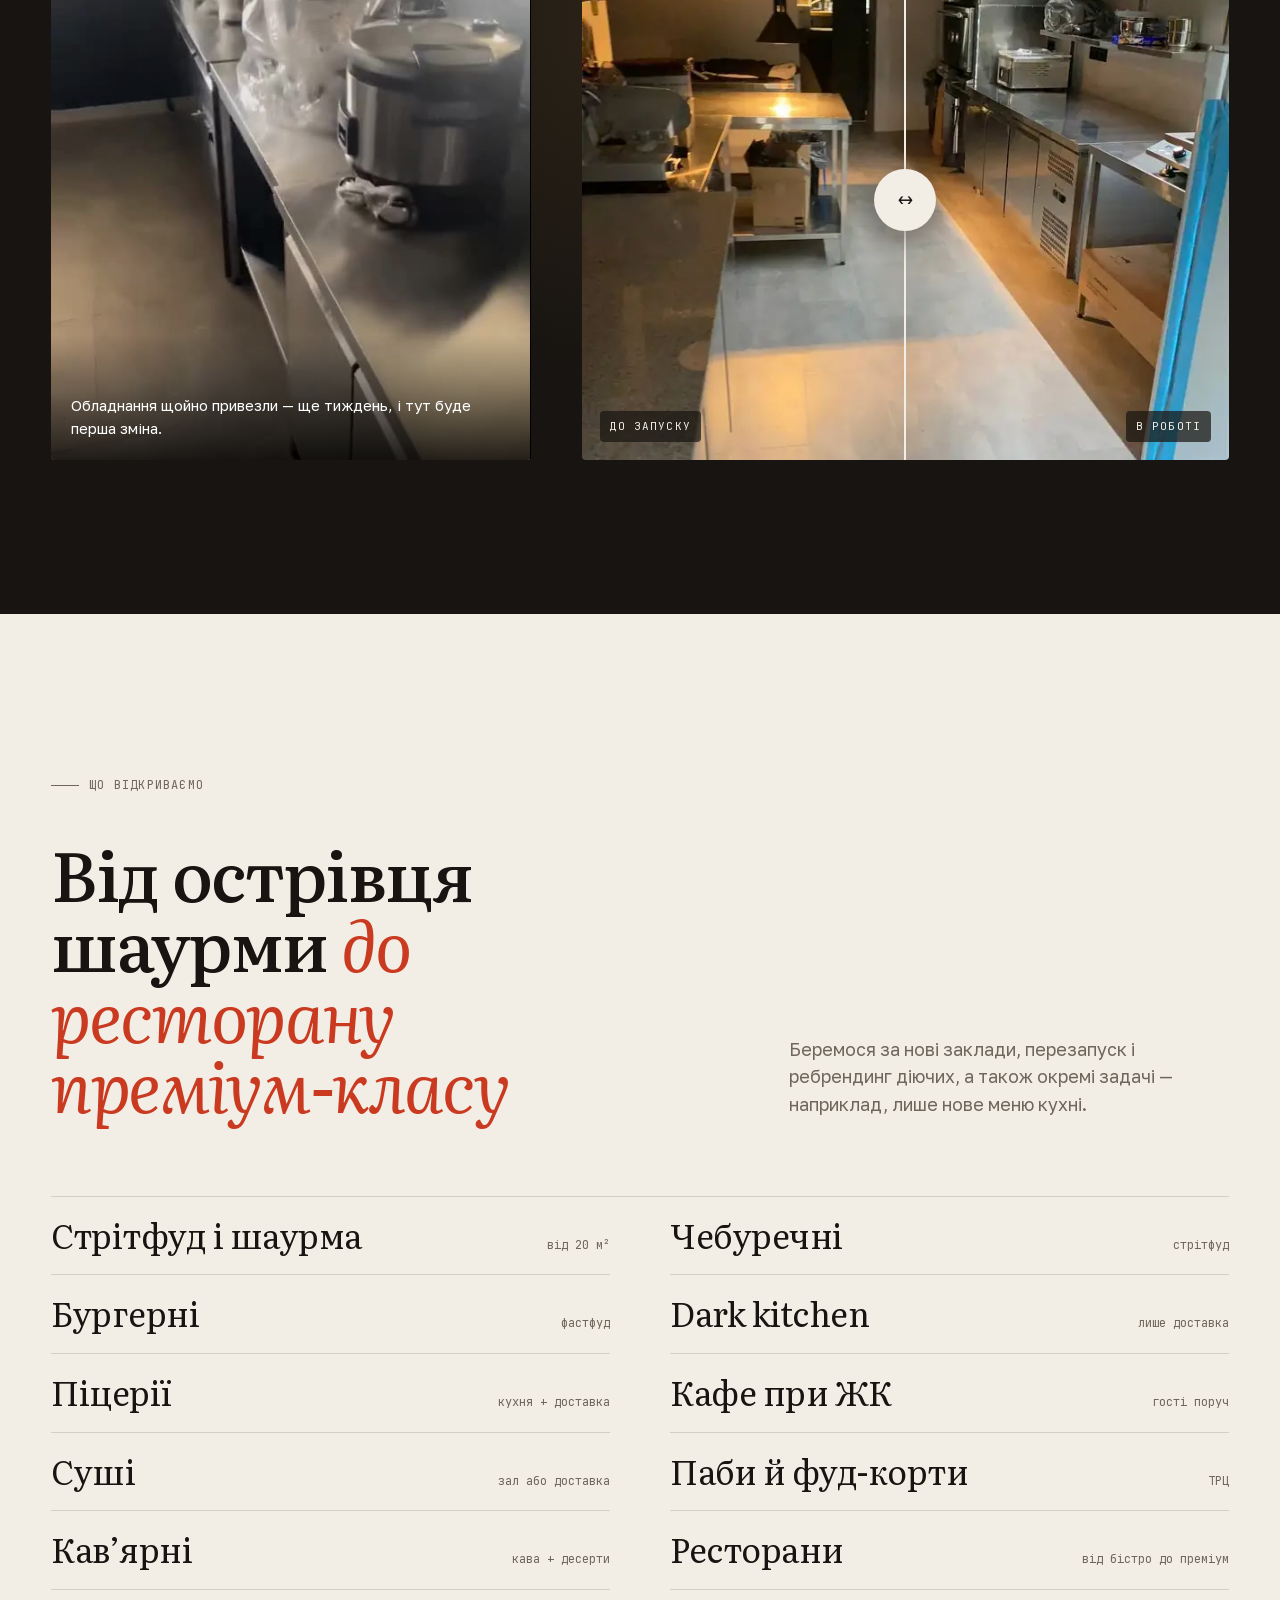
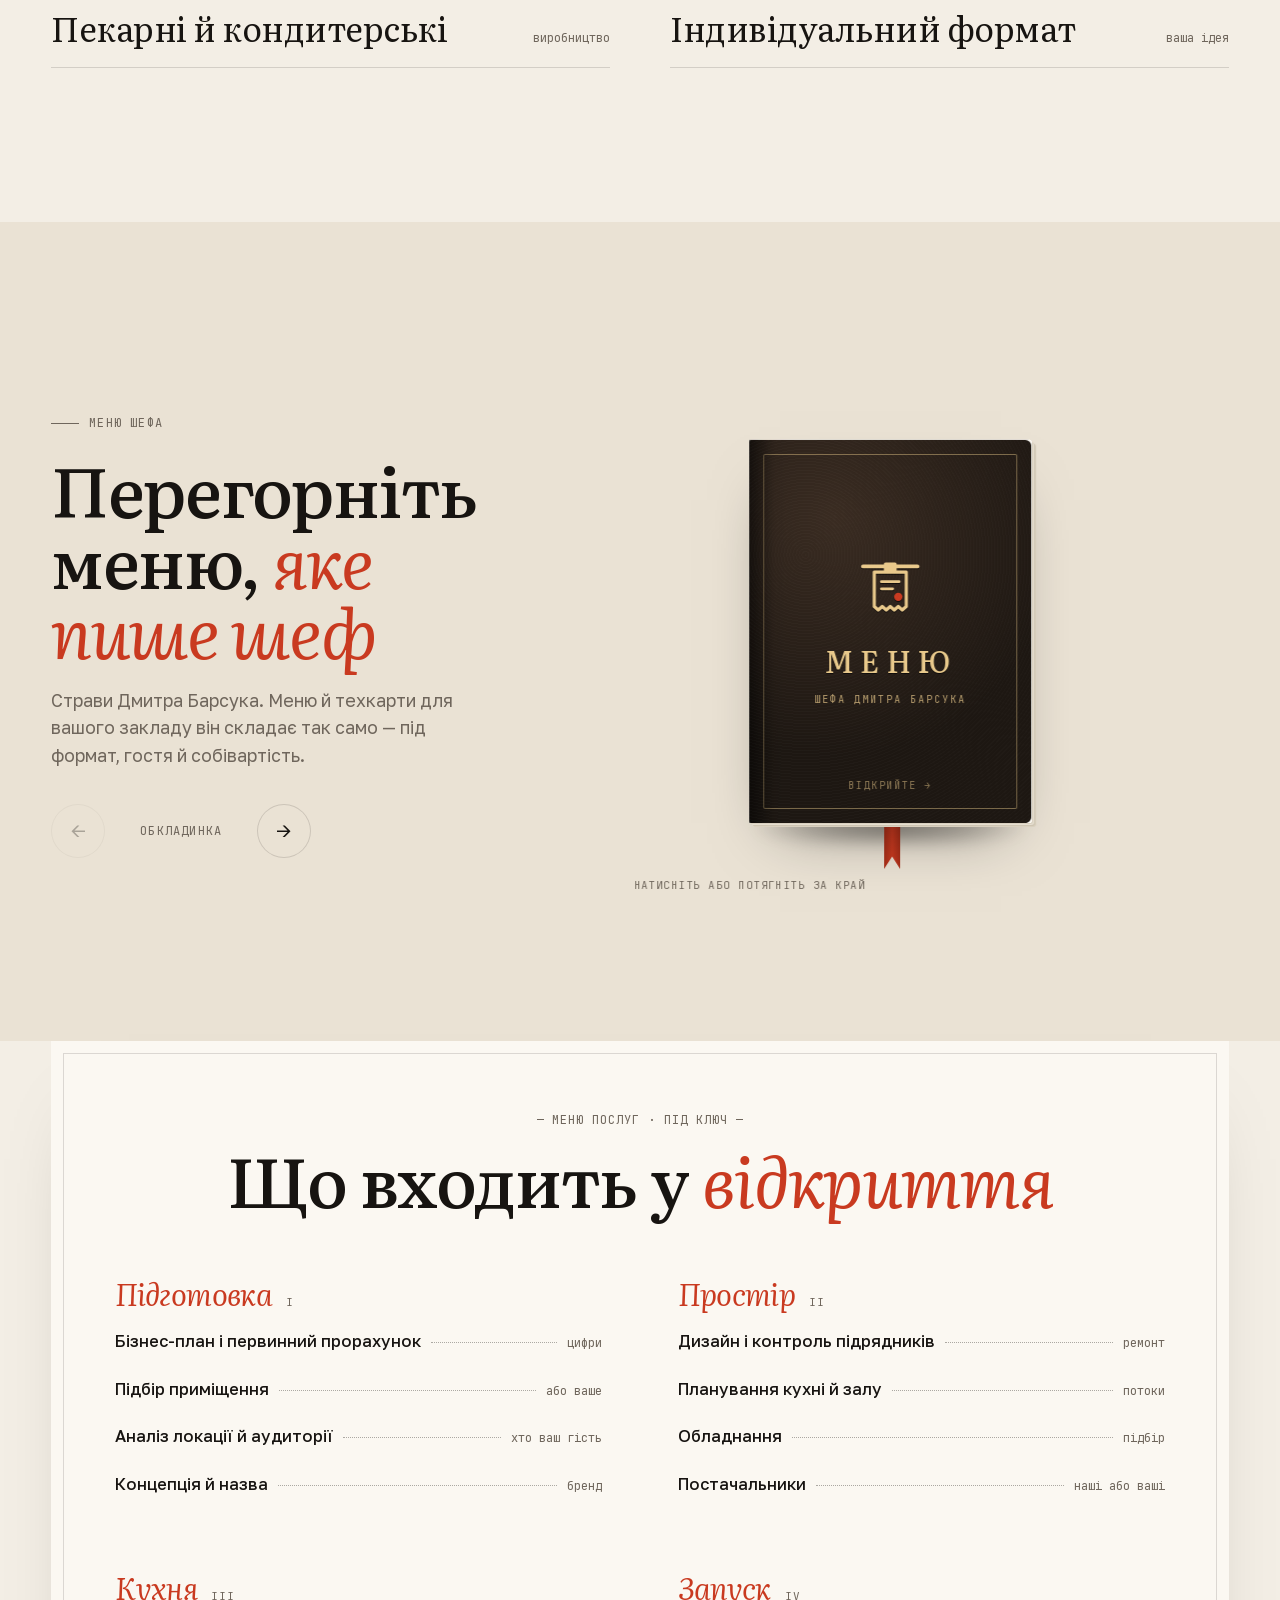
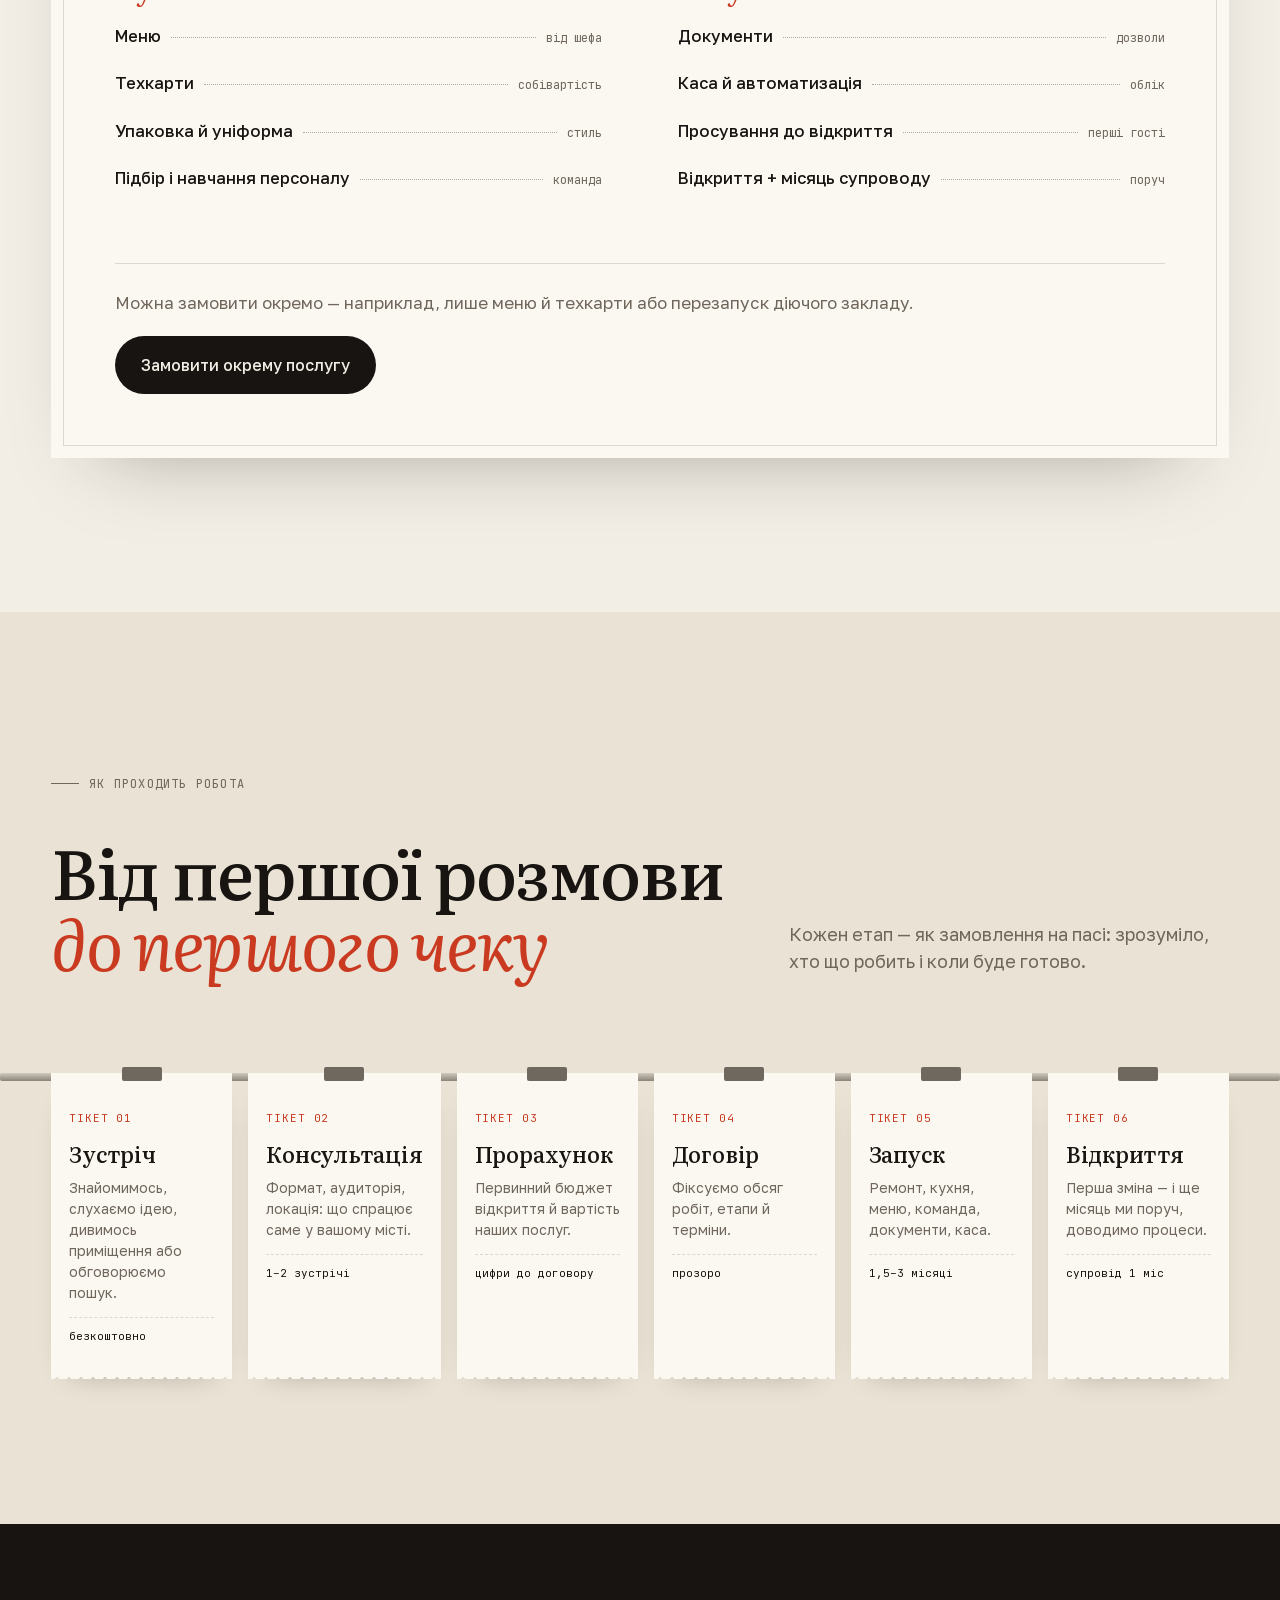
==== commit e283b27f: "pas: swap audience and mistakes blocks Co-Authored-By: Claude Sonnet 5.5 <noreply@anthropic.com> Cla" ====
--- a/pas/index.html
+++ b/pas/index.html
@@ -22,7 +22,7 @@
 <link rel="preload" href="fonts/golos.woff2" as="font" type="font/woff2" crossorigin>
 <link rel="preload" as="image" href="img/d-duck-m.webp" media="(max-width:860px)">
 <link rel="preload" as="image" href="img/d-duck.webp" media="(min-width:861px)">
-<link rel="stylesheet" href="style.css?v=28">
+<link rel="stylesheet" href="style.css?v=29">
 <script>try{if(localStorage.getItem('pas-theme')==='dark')document.documentElement.classList.add('theme-dark')}catch(e){}document.documentElement.classList.replace('no-js','js');if(sessionStorage.getItem('pas-pre')||matchMedia('(prefers-reduced-motion: reduce)').matches)document.documentElement.classList.add('no-pre');</script>
 </head>
 <body>
@@ -112,21 +112,18 @@
 <!-- INTRO + STATS -->
 
 
-<!-- LOSSES -->
-<section class="sec" id="pomylky" style="padding-top:0">
-  <div class="wrap">
-    <div class="sec-head">
-      <div><span class="label">Де заклад втрачає гроші</span><h2 style="margin-top:20px" data-split>Помилки, які коштують <em>тисячі доларів</em></h2></div>
-      <p class="lead" data-r>Більшість закладів «прогорають» не через смак, а через рішення до відкриття. Шеф закреслює їх ще на етапі розрахунку.</p>
-    </div>
-    <ol class="loss" id="loss">
-      <li><span class="loss__n">01</span><p class="loss__x"><span>Спочатку орендують приміщення, а потім думають, що в ньому відкрити</span></p><p class="loss__v">Спершу аналіз локації й аудиторії — потім формат і договір оренди</p></li>
-      <li><span class="loss__n">02</span><p class="loss__x"><span>Купують обладнання «на око»: зайве простоює, потрібного бракує</span></p><p class="loss__v">Обладнання підбираємо під техкарти й реальну кількість гостей</p></li>
-      <li><span class="loss__n">03</span><p class="loss__x"><span>Меню смачне, але без собівартості — страви не заробляють</span></p><p class="loss__v">Кожна страва з техкартою і порахованою собівартістю</p></li>
-      <li><span class="loss__n">04</span><p class="loss__x"><span>Цех, де кухарі заважають один одному, і черга на пасі</span></p><p class="loss__v">Плануємо кухню так, щоб страва йшла до пасу без зайвих кроків</p></li>
-      <li><span class="loss__n">05</span><p class="loss__x"><span>Команда вчиться на перших гостях — і збирає перші погані відгуки</span></p><p class="loss__v">Навчаємо кухню й зал до відкриття, проводимо пробні зміни</p></li>
-      <li><span class="loss__n">06</span><p class="loss__x"><span>Відкрились — і залишились із проблемами самі</span></p><p class="loss__v">Місяць поруч після відкриття, поки процеси не запрацюють без нас</p></li>
-    </ol>
+<section class="sec" id="dlia-koho">
+  <div class="wrap">
+    <div class="sec-head">
+      <div><span class="label">З ким працюємо</span><h2 style="margin-top:20px" data-split>Кому ми <em>відчиняємо двері</em></h2></div>
+      <p class="lead" data-r>Неважливо, чи це ваш перший заклад, чи п’ятий — шлях один: ідея, цифри, кухня, гості.</p>
+    </div>
+    <div class="who">
+      <div class="wc" data-r><span class="mono">01</span><h3>Без досвіду</h3><p>Хочете свій заклад і запустити його без помилок, які коштують тисячі доларів.</p><a href="#kontakt" class="wc__go">Обговорити з шефом →</a></div>
+      <div class="wc" data-r><span class="mono">02</span><h3>Підприємцям з іншої сфери</h3><p>Є капітал і бажання — беремо на себе всю кухню, в прямому сенсі.</p><a href="#kontakt" class="wc__go">Обговорити з шефом →</a></div>
+      <div class="wc" data-r><span class="mono">03</span><h3>Власникам приміщень</h3><p>Підкажемо, який формат окупиться саме тут, і відкриємо його.</p><a href="#kontakt" class="wc__go">Обговорити з шефом →</a></div>
+      <div class="wc" data-r><span class="mono">04</span><h3>Діючим закладам</h3><p>Перезапуск, ребрендинг або нове меню кухні, якщо заклад не приносить прибутку.</p><a href="#kontakt" class="wc__go">Обговорити з шефом →</a></div>
+    </div>
   </div>
 </section>
 
@@ -171,18 +168,21 @@
   </div>
 </section>
 
-<section class="sec" id="dlia-koho">
-  <div class="wrap">
-    <div class="sec-head">
-      <div><span class="label">З ким працюємо</span><h2 style="margin-top:20px" data-split>Кому ми <em>відчиняємо двері</em></h2></div>
-      <p class="lead" data-r>Неважливо, чи це ваш перший заклад, чи п’ятий — шлях один: ідея, цифри, кухня, гості.</p>
-    </div>
-    <div class="who">
-      <div class="wc" data-r><span class="mono">01</span><h3>Без досвіду</h3><p>Хочете свій заклад і запустити його без помилок, які коштують тисячі доларів.</p><a href="#kontakt" class="wc__go">Обговорити з шефом →</a></div>
-      <div class="wc" data-r><span class="mono">02</span><h3>Підприємцям з іншої сфери</h3><p>Є капітал і бажання — беремо на себе всю кухню, в прямому сенсі.</p><a href="#kontakt" class="wc__go">Обговорити з шефом →</a></div>
-      <div class="wc" data-r><span class="mono">03</span><h3>Власникам приміщень</h3><p>Підкажемо, який формат окупиться саме тут, і відкриємо його.</p><a href="#kontakt" class="wc__go">Обговорити з шефом →</a></div>
-      <div class="wc" data-r><span class="mono">04</span><h3>Діючим закладам</h3><p>Перезапуск, ребрендинг або нове меню кухні, якщо заклад не приносить прибутку.</p><a href="#kontakt" class="wc__go">Обговорити з шефом →</a></div>
-    </div>
+<!-- LOSSES -->
+<section class="sec" id="pomylky">
+  <div class="wrap">
+    <div class="sec-head">
+      <div><span class="label">Де заклад втрачає гроші</span><h2 style="margin-top:20px" data-split>Помилки, які коштують <em>тисячі доларів</em></h2></div>
+      <p class="lead" data-r>Більшість закладів «прогорають» не через смак, а через рішення до відкриття. Шеф закреслює їх ще на етапі розрахунку.</p>
+    </div>
+    <ol class="loss" id="loss">
+      <li><span class="loss__n">01</span><p class="loss__x"><span>Спочатку орендують приміщення, а потім думають, що в ньому відкрити</span></p><p class="loss__v">Спершу аналіз локації й аудиторії — потім формат і договір оренди</p></li>
+      <li><span class="loss__n">02</span><p class="loss__x"><span>Купують обладнання «на око»: зайве простоює, потрібного бракує</span></p><p class="loss__v">Обладнання підбираємо під техкарти й реальну кількість гостей</p></li>
+      <li><span class="loss__n">03</span><p class="loss__x"><span>Меню смачне, але без собівартості — страви не заробляють</span></p><p class="loss__v">Кожна страва з техкартою і порахованою собівартістю</p></li>
+      <li><span class="loss__n">04</span><p class="loss__x"><span>Цех, де кухарі заважають один одному, і черга на пасі</span></p><p class="loss__v">Плануємо кухню так, щоб страва йшла до пасу без зайвих кроків</p></li>
+      <li><span class="loss__n">05</span><p class="loss__x"><span>Команда вчиться на перших гостях — і збирає перші погані відгуки</span></p><p class="loss__v">Навчаємо кухню й зал до відкриття, проводимо пробні зміни</p></li>
+      <li><span class="loss__n">06</span><p class="loss__x"><span>Відкрились — і залишились із проблемами самі</span></p><p class="loss__v">Місяць поруч після відкриття, поки процеси не запрацюють без нас</p></li>
+    </ol>
   </div>
 </section>
 
@@ -510,6 +510,6 @@
 <script src="js/gsap.min.js" defer></script>
 <script src="js/ScrollTrigger.min.js" defer></script>
 <script src="js/lenis.min.js" defer></script>
-<script src="app.js?v=28" defer></script>
+<script src="app.js?v=29" defer></script>
 </body>
 </html>
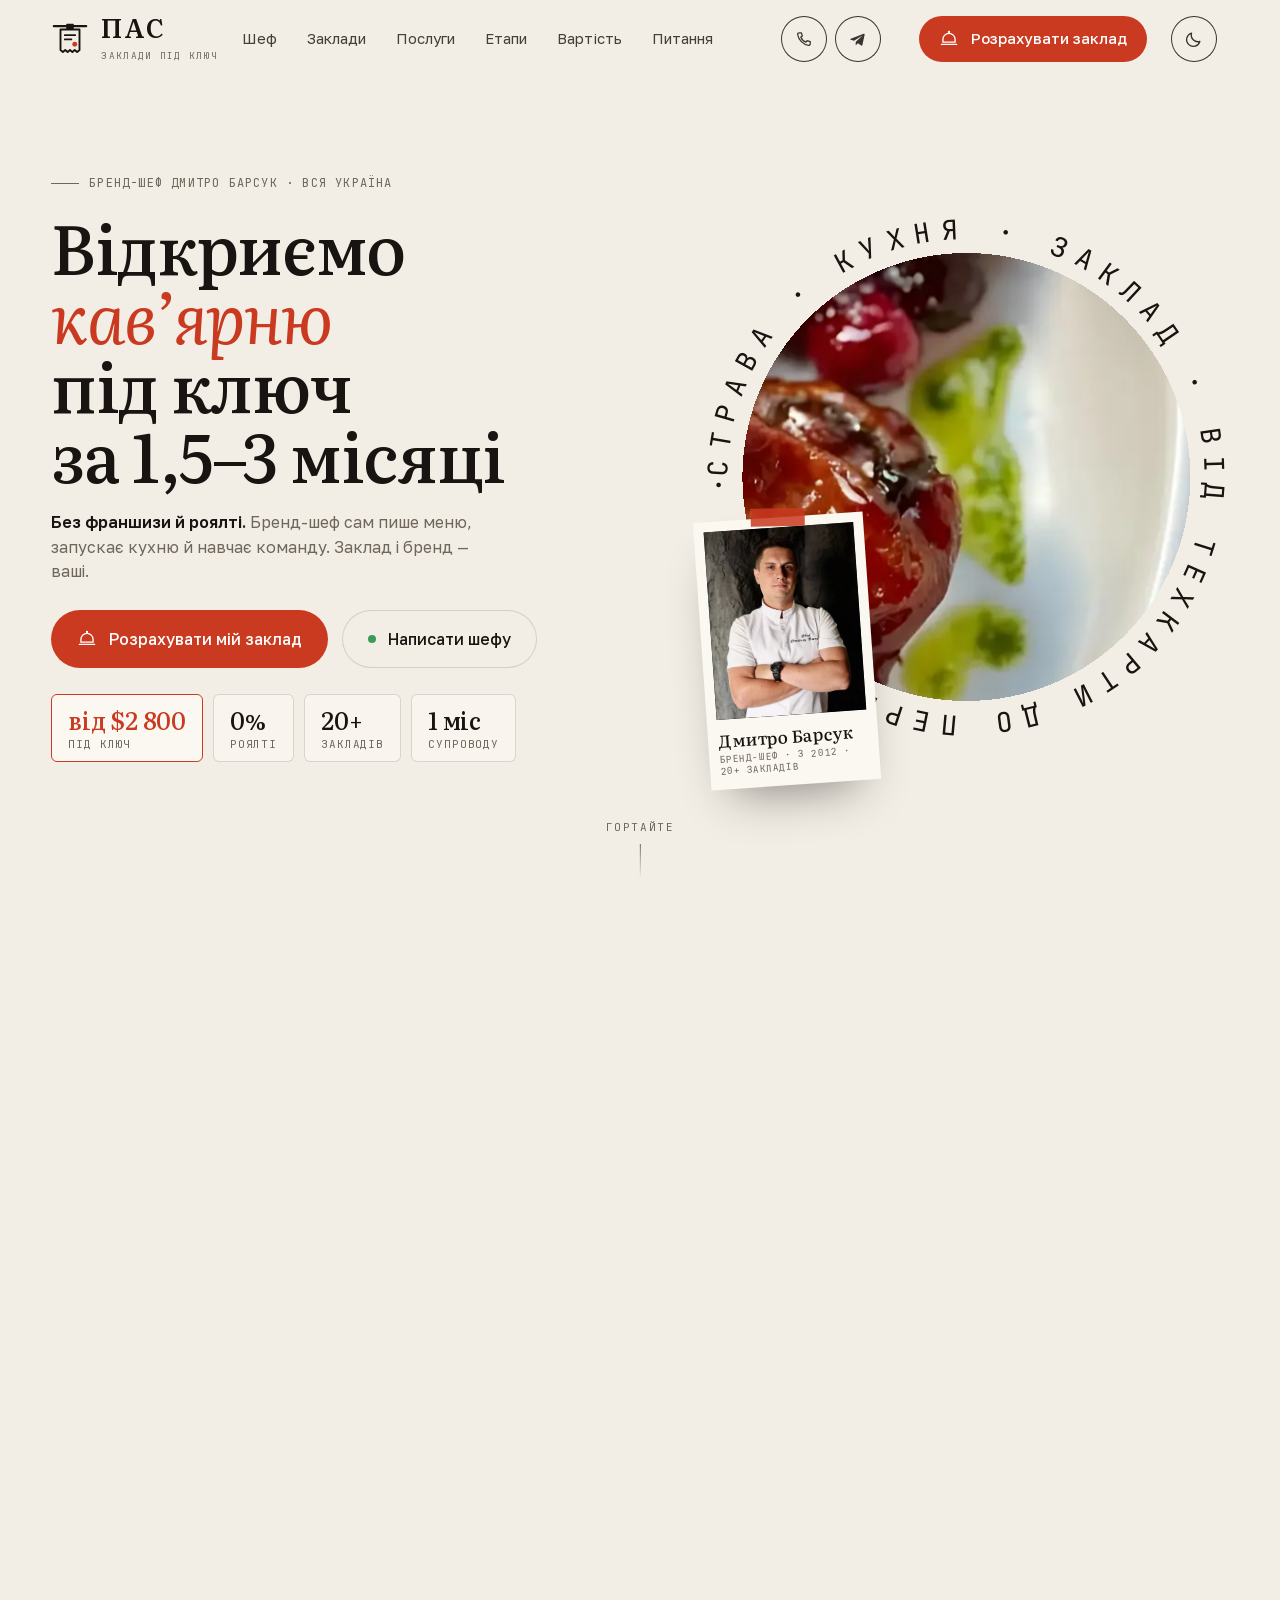
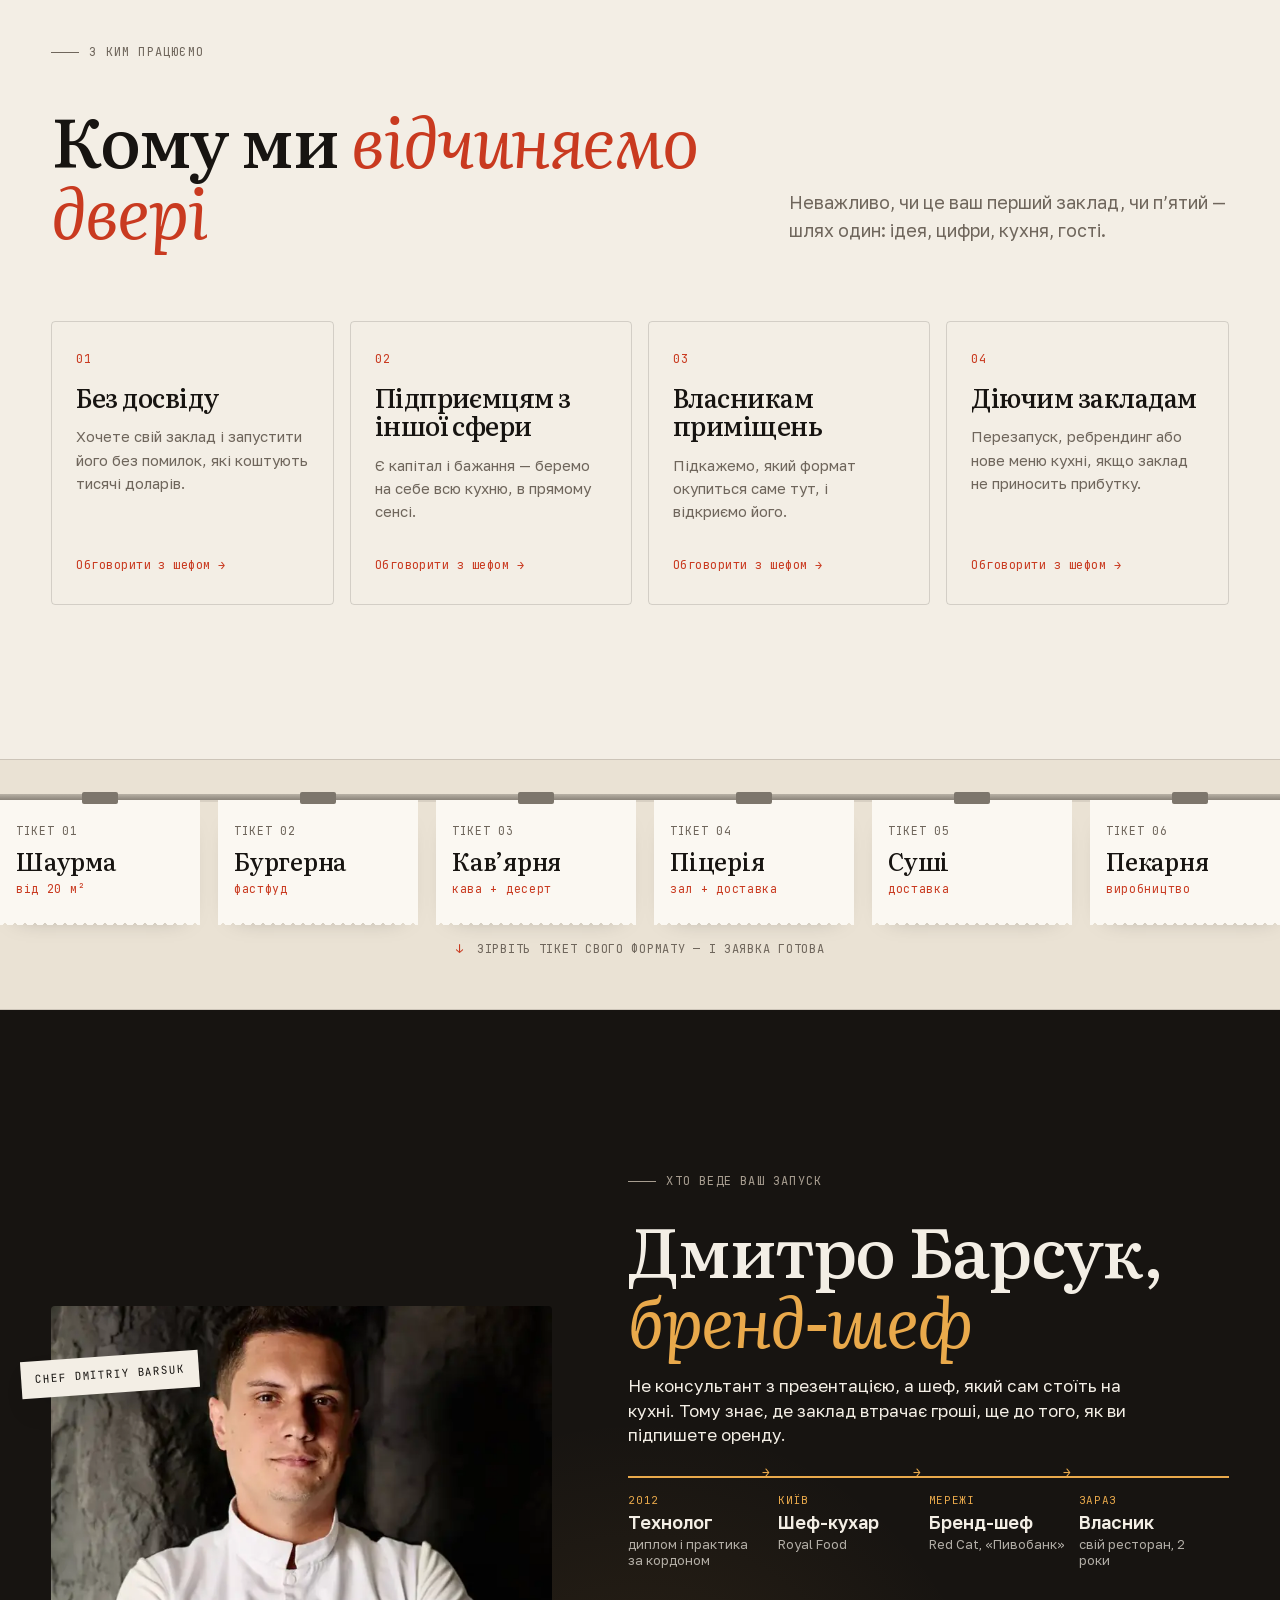
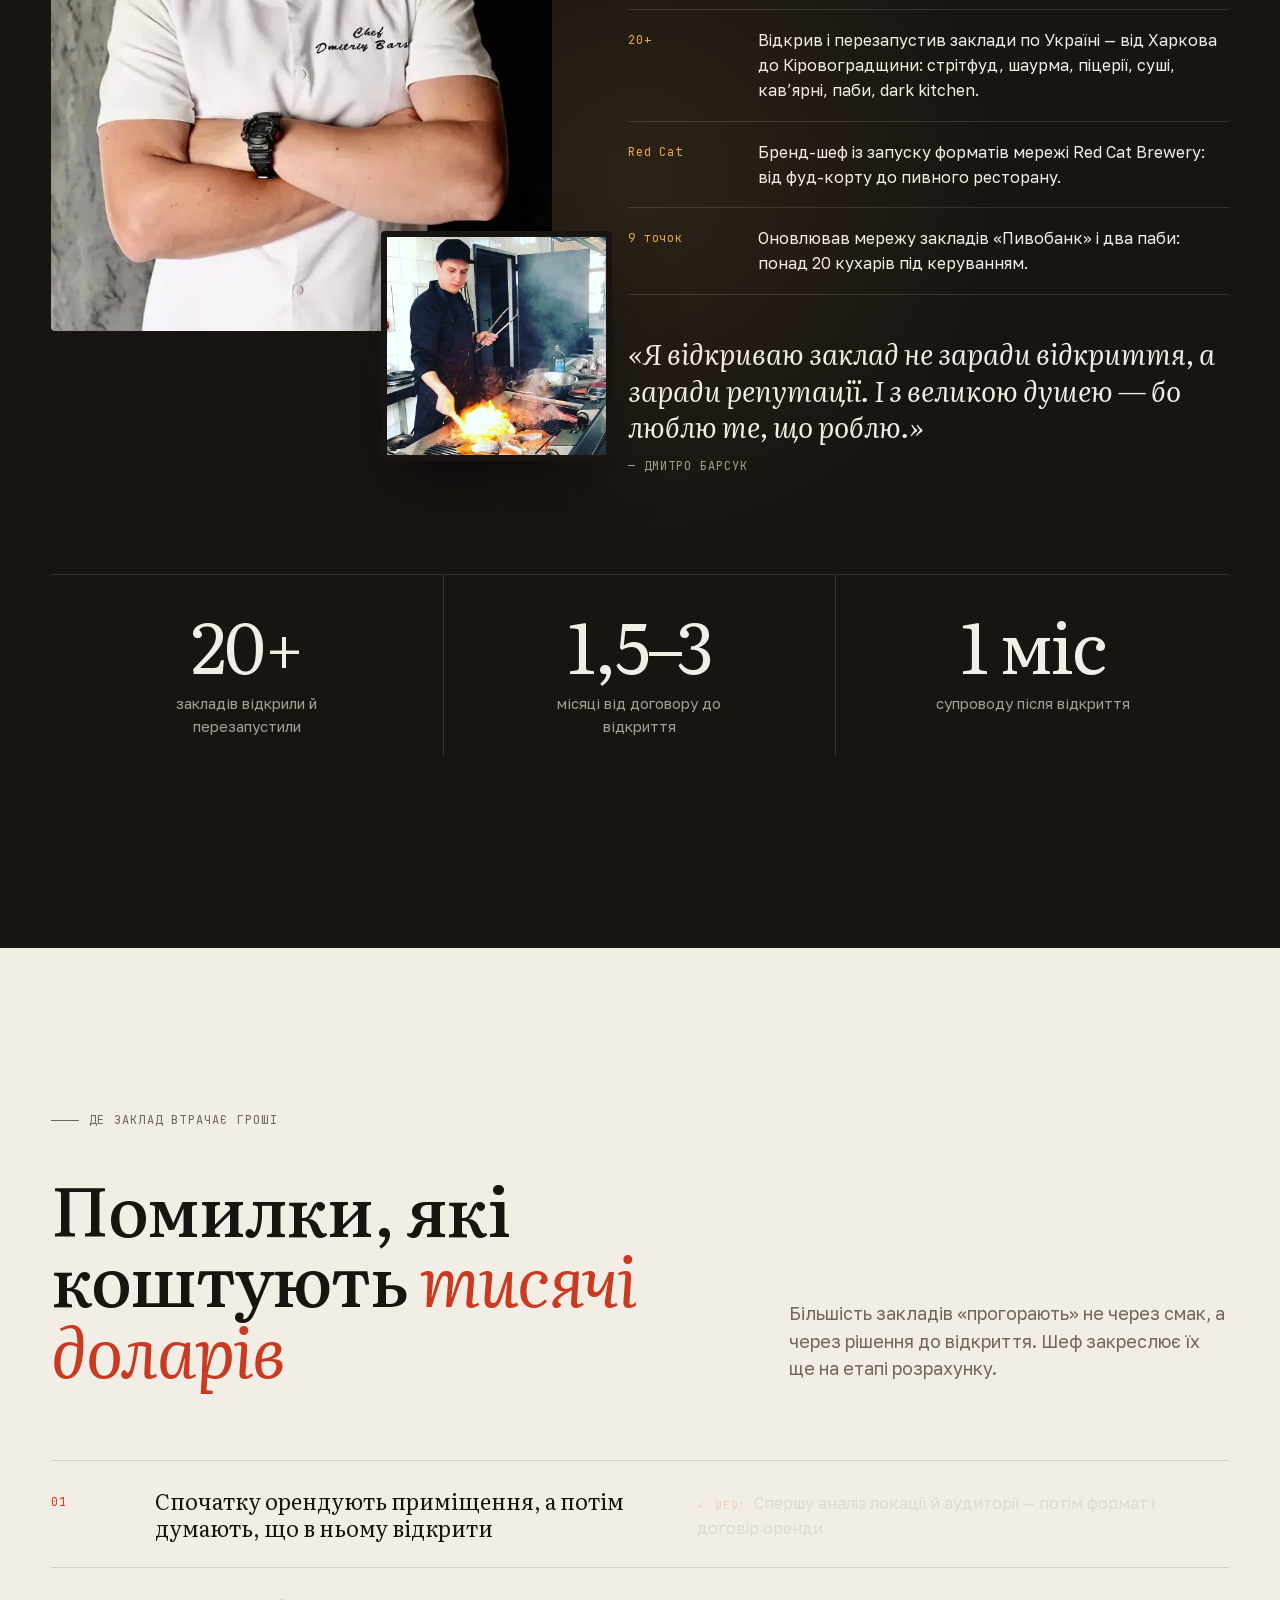
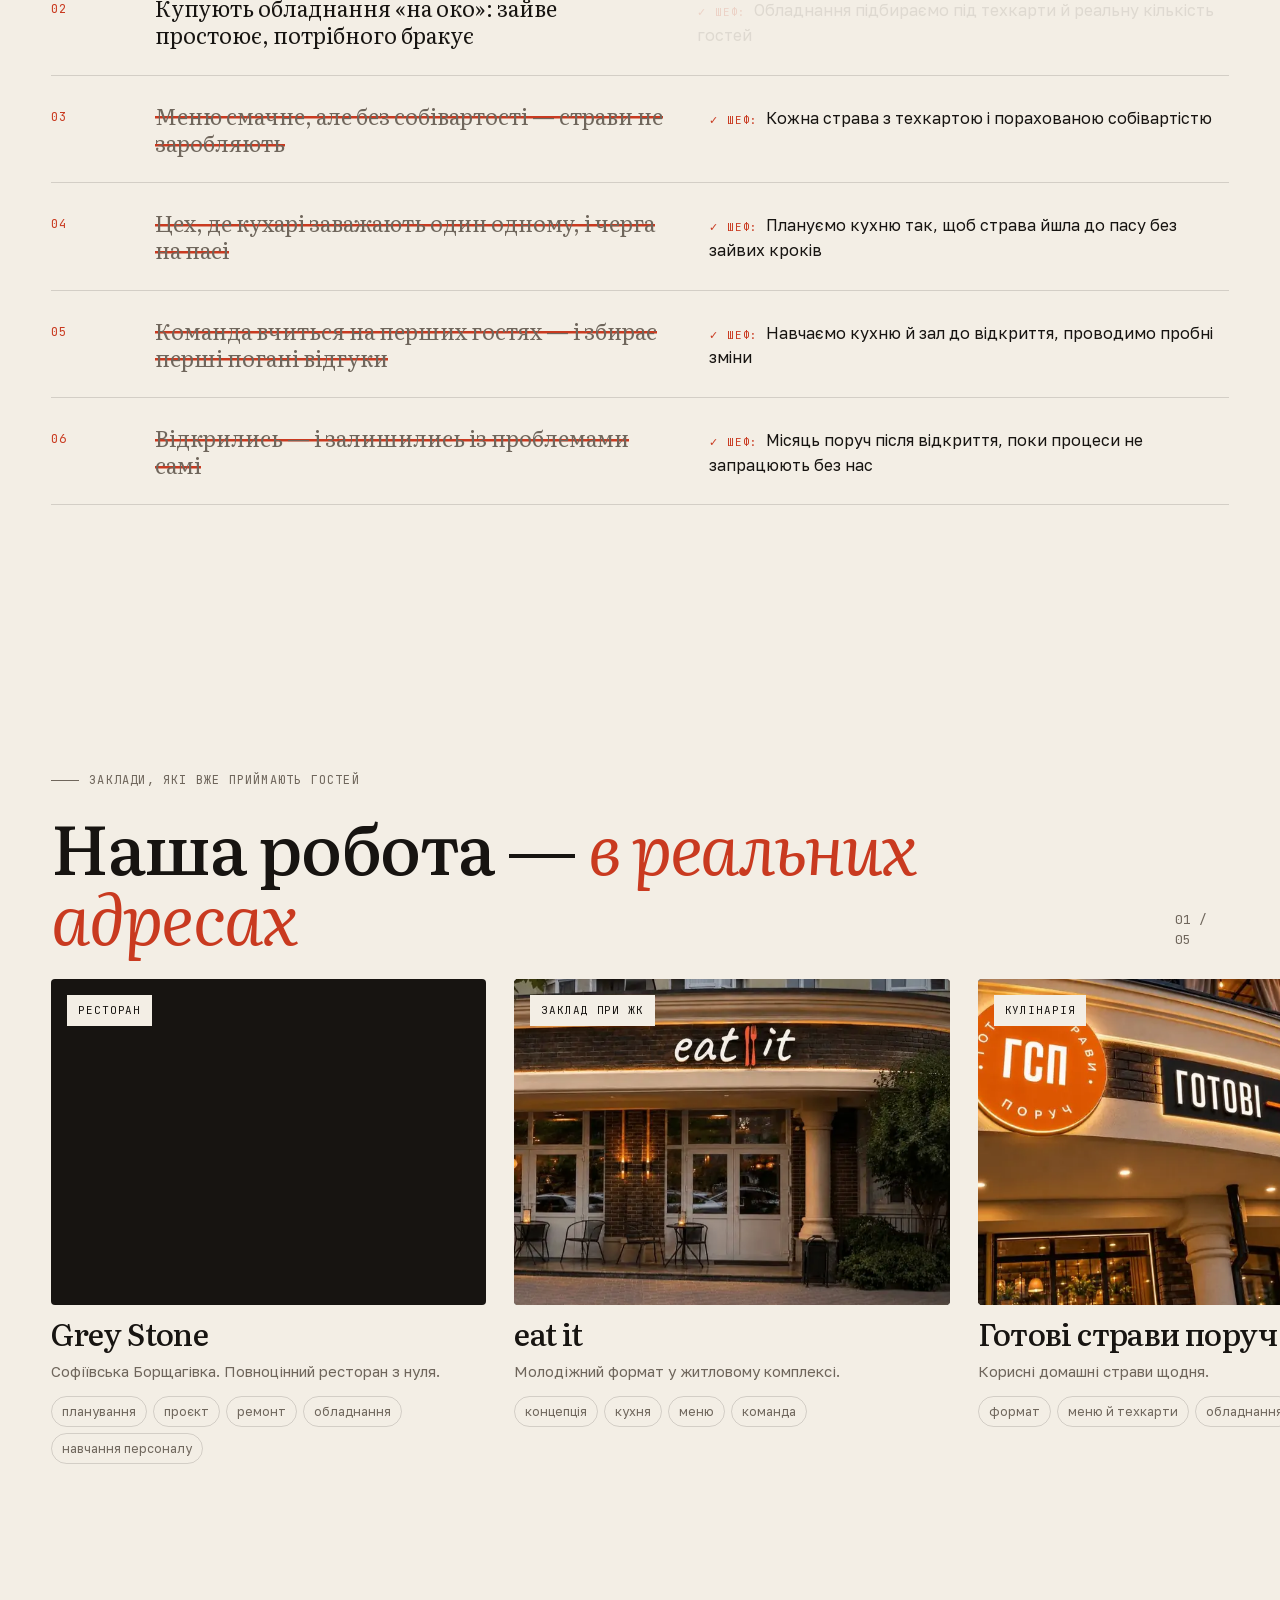
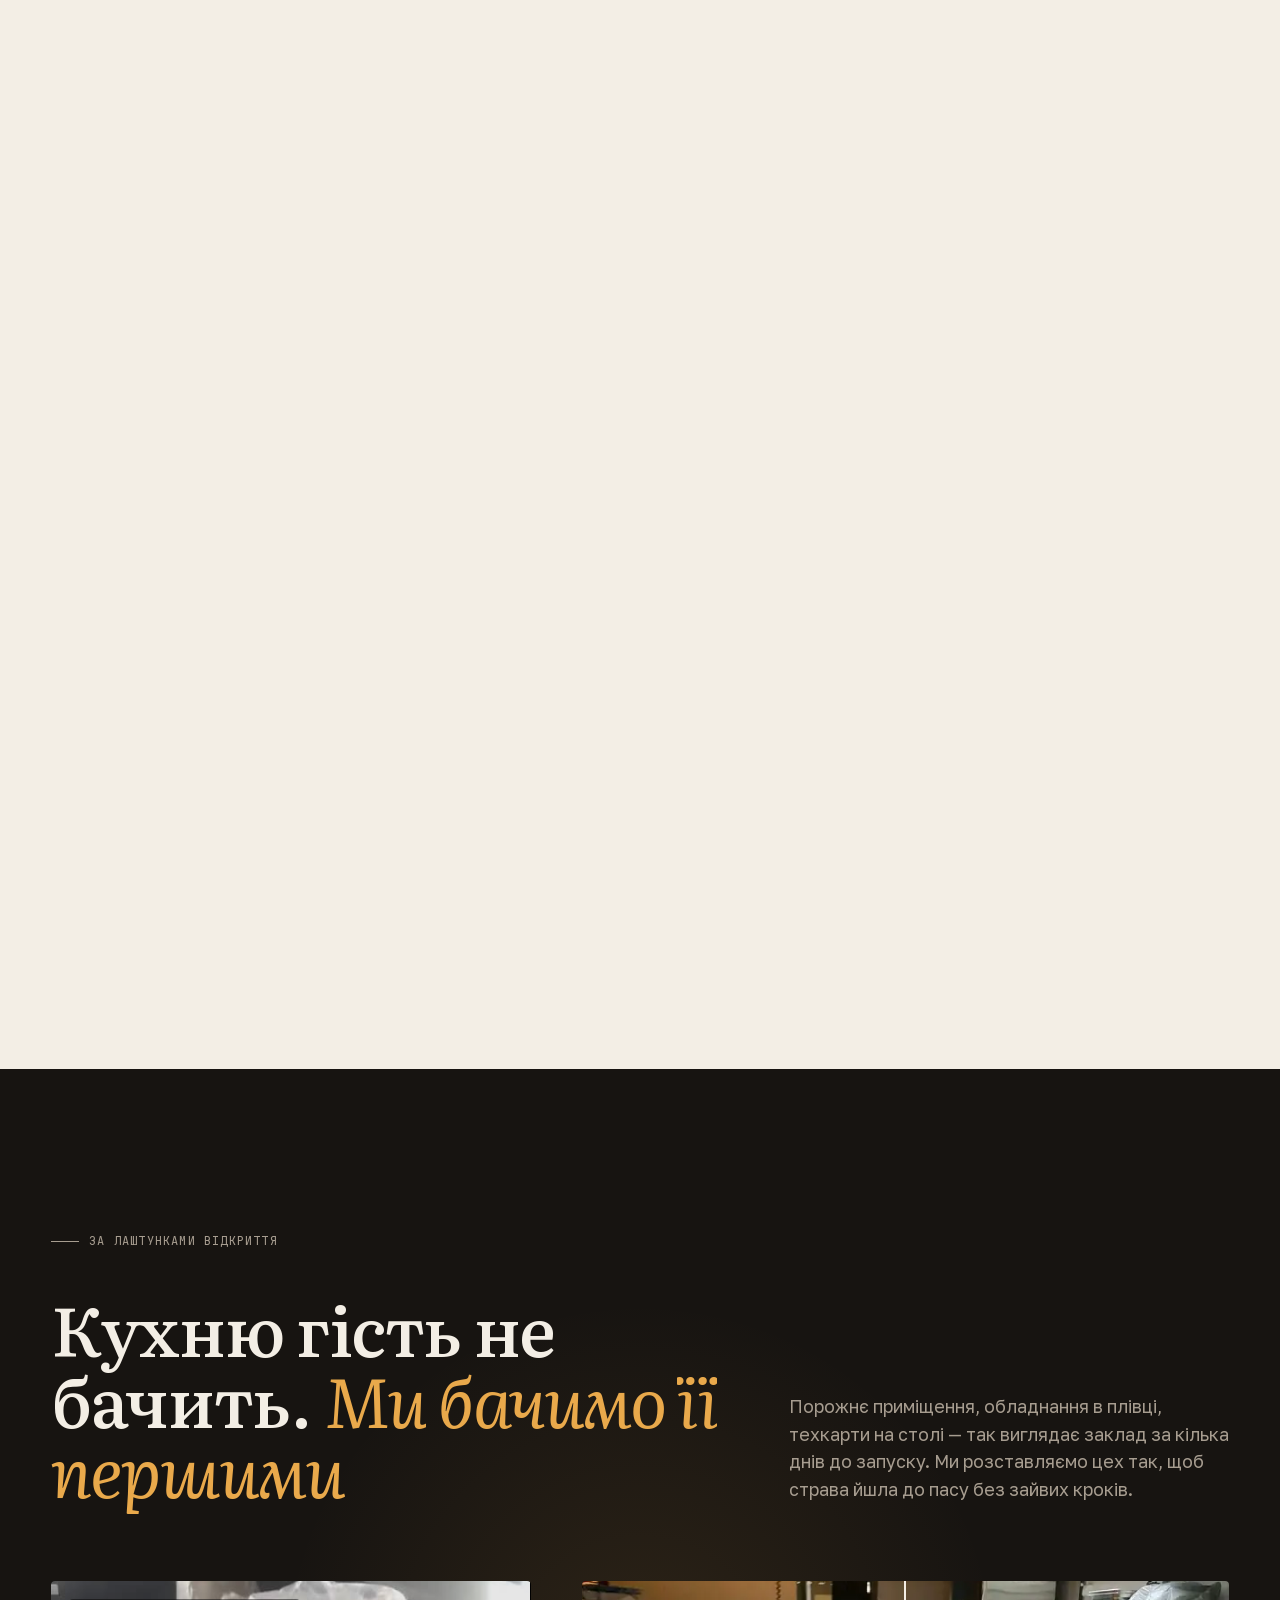
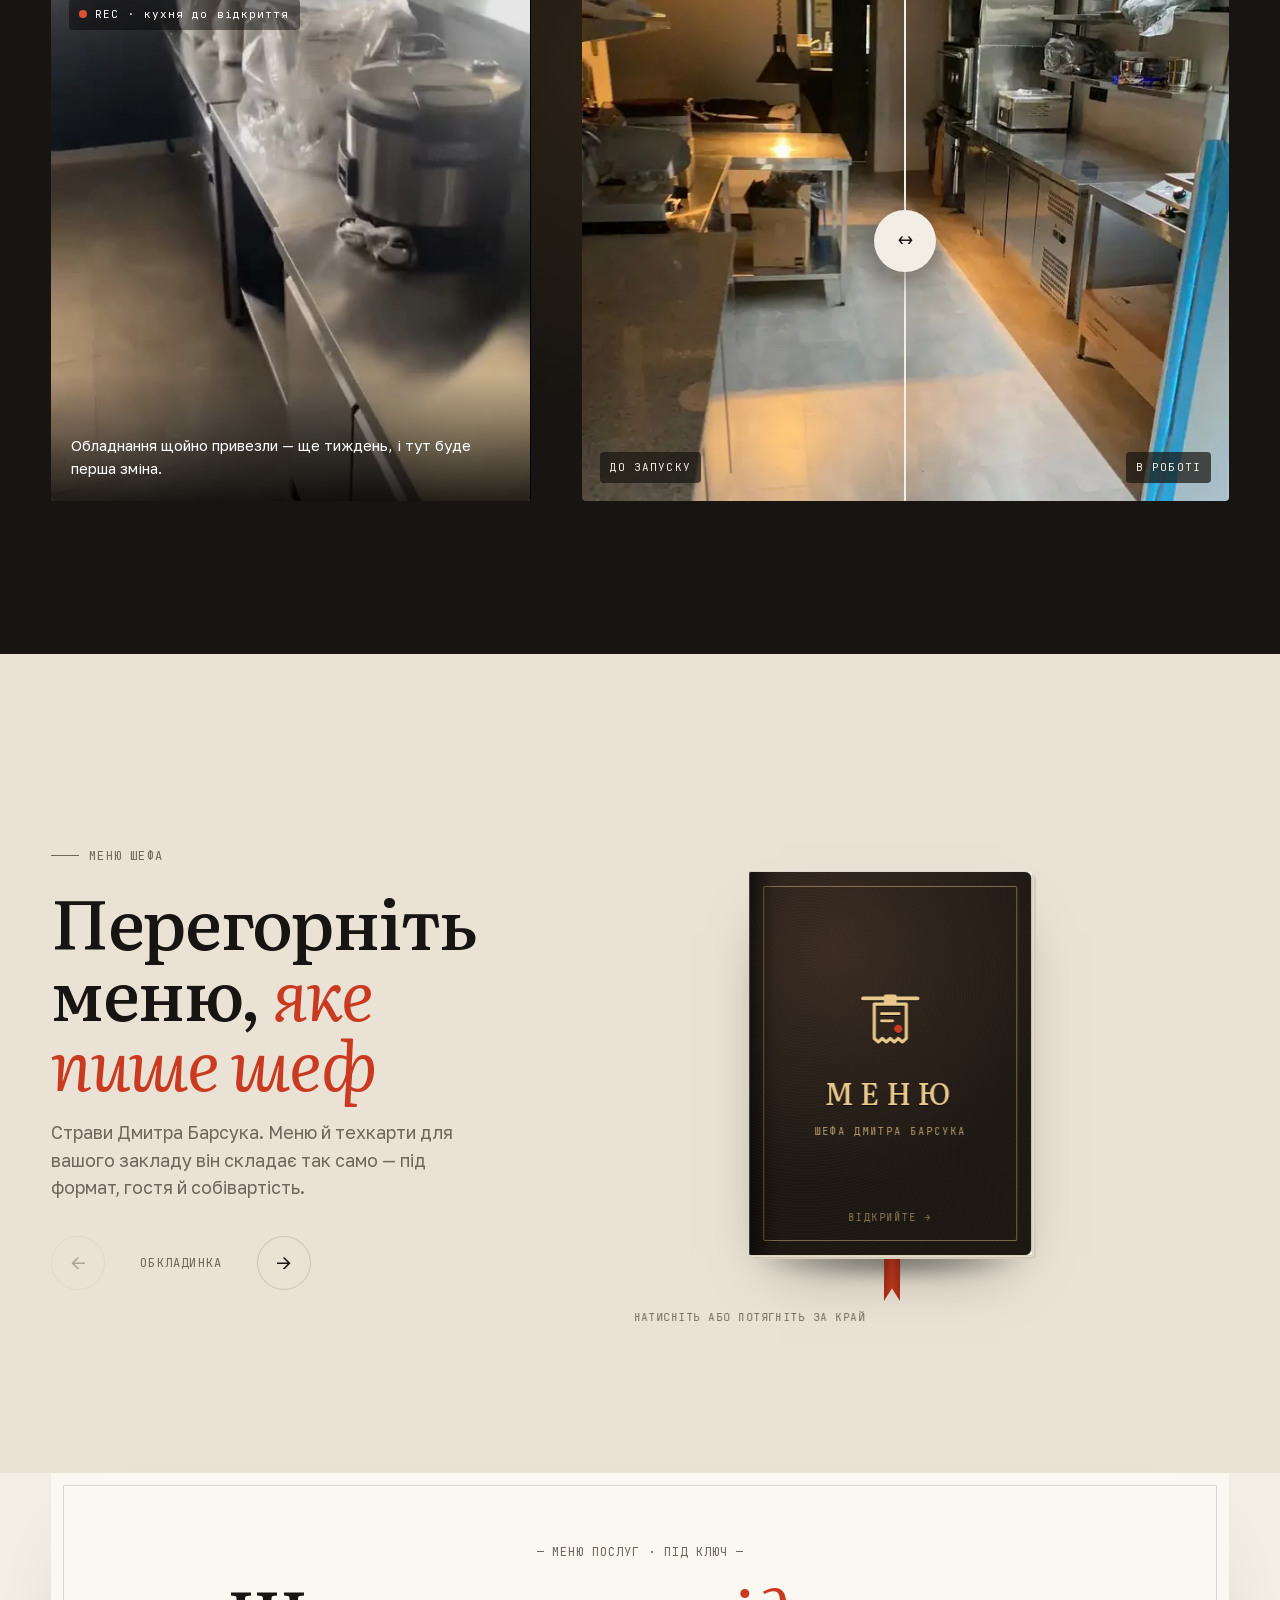
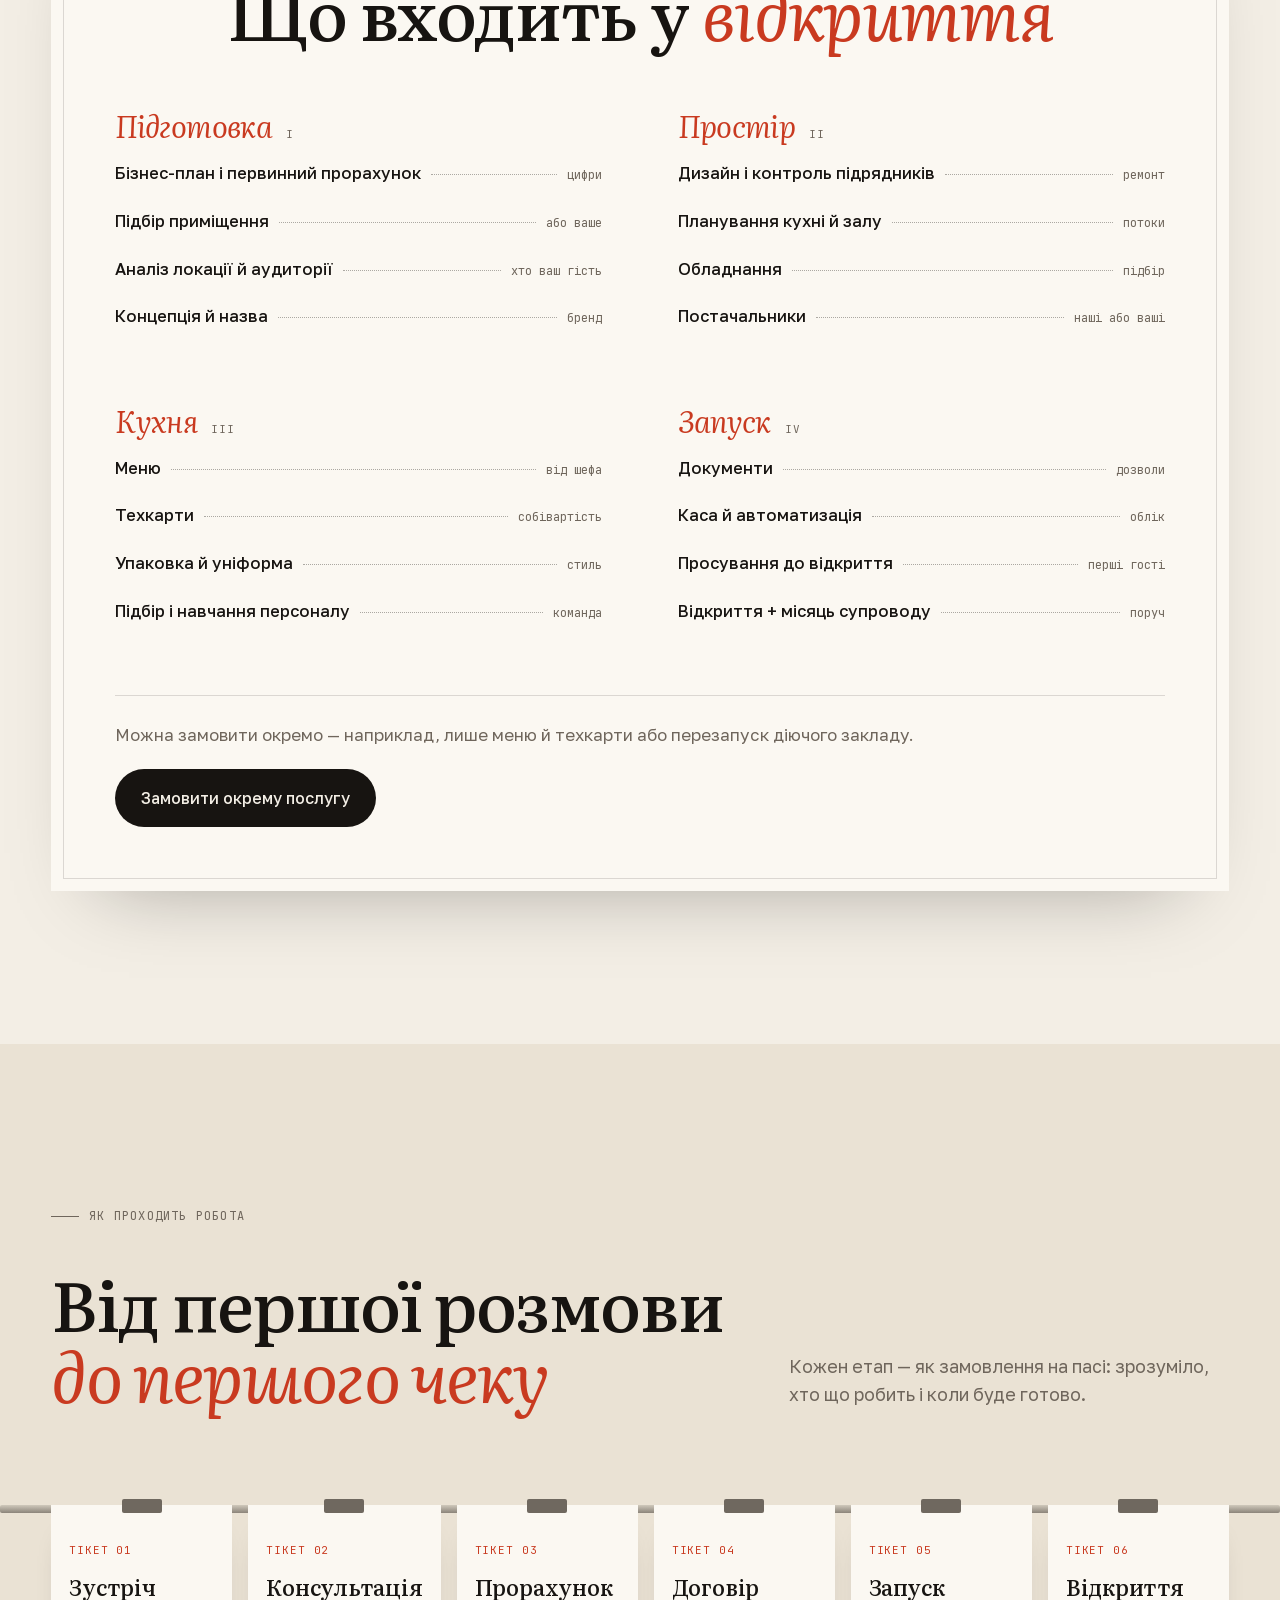
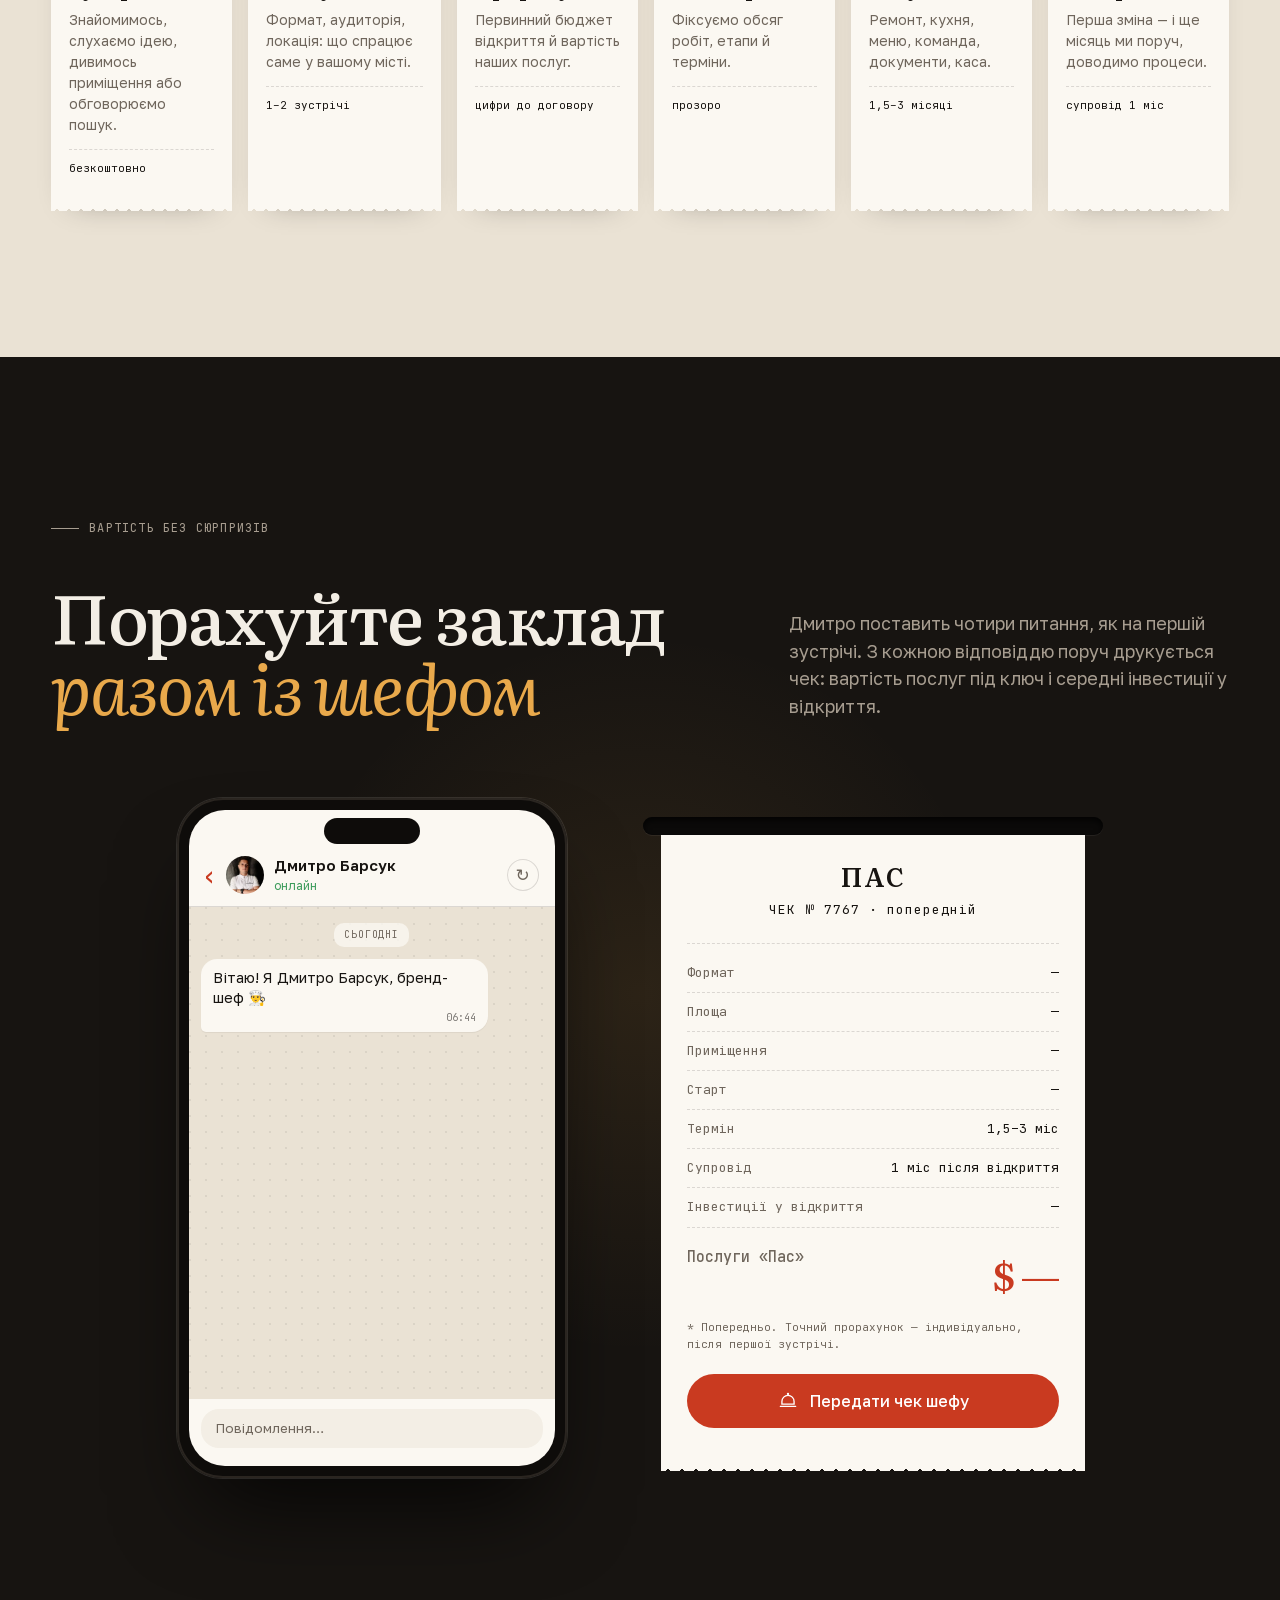
==== commit 1dd5a613: "pas v30: tear-off tickets, hide formats block Co-Authored-By: Claude Sonnet 5.5 <noreply@anthropic.c" ====
--- a/pas/index.html
+++ b/pas/index.html
@@ -22,7 +22,7 @@
 <link rel="preload" href="fonts/golos.woff2" as="font" type="font/woff2" crossorigin>
 <link rel="preload" as="image" href="img/d-duck-m.webp" media="(max-width:860px)">
 <link rel="preload" as="image" href="img/d-duck.webp" media="(min-width:861px)">
-<link rel="stylesheet" href="style.css?v=29">
+<link rel="stylesheet" href="style.css?v=30">
 <script>try{if(localStorage.getItem('pas-theme')==='dark')document.documentElement.classList.add('theme-dark')}catch(e){}document.documentElement.classList.replace('no-js','js');if(sessionStorage.getItem('pas-pre')||matchMedia('(prefers-reduced-motion: reduce)').matches)document.documentElement.classList.add('no-pre');</script>
 </head>
 <body>
@@ -227,7 +227,7 @@
 </section>
 
 <!-- FORMATS -->
-<section class="sec" id="formaty">
+<section class="sec" id="formaty" hidden style="display:none">
   <div class="wrap">
     <div class="sec-head">
       <div><span class="label">Що відкриваємо</span><h2 style="margin-top:20px" data-split>Від острівця шаурми <em>до ресторану преміум-класу</em></h2></div>
@@ -510,6 +510,6 @@
 <script src="js/gsap.min.js" defer></script>
 <script src="js/ScrollTrigger.min.js" defer></script>
 <script src="js/lenis.min.js" defer></script>
-<script src="app.js?v=29" defer></script>
+<script src="app.js?v=30" defer></script>
 </body>
 </html>
--- a/pas/style.css
+++ b/pas/style.css
@@ -779,3 +779,13 @@
 .stats--d .stat{text-align:center;padding:34px 12px 18px}
 .stats--d .stat+.stat{padding-left:12px}
 .stats--d .stat>span{margin-left:auto;margin-right:auto;max-width:22ch}
+
+/* v19 tear-off tickets */
+.tk{cursor:grab;user-select:none;-webkit-user-select:none;transition:opacity .3s}
+.tk:hover{box-shadow:0 18px 28px -16px rgba(0,0,0,.5)}
+.tk--torn{opacity:.18;pointer-events:none}
+.tk--torn b::after{content:"";}
+.tk--fly{box-shadow:0 24px 40px -14px rgba(0,0,0,.5)}
+.rail__hint{position:relative;text-align:center;margin-top:22px;font-family:var(--mono);font-size:12px;letter-spacing:.06em;text-transform:uppercase;color:var(--muted)}
+.rail__hint span{display:inline-block;color:var(--red);margin-right:6px;animation:hintdown 1.4s ease-in-out infinite}
+@keyframes hintdown{0%,100%{transform:translateY(-2px)}50%{transform:translateY(3px)}}
